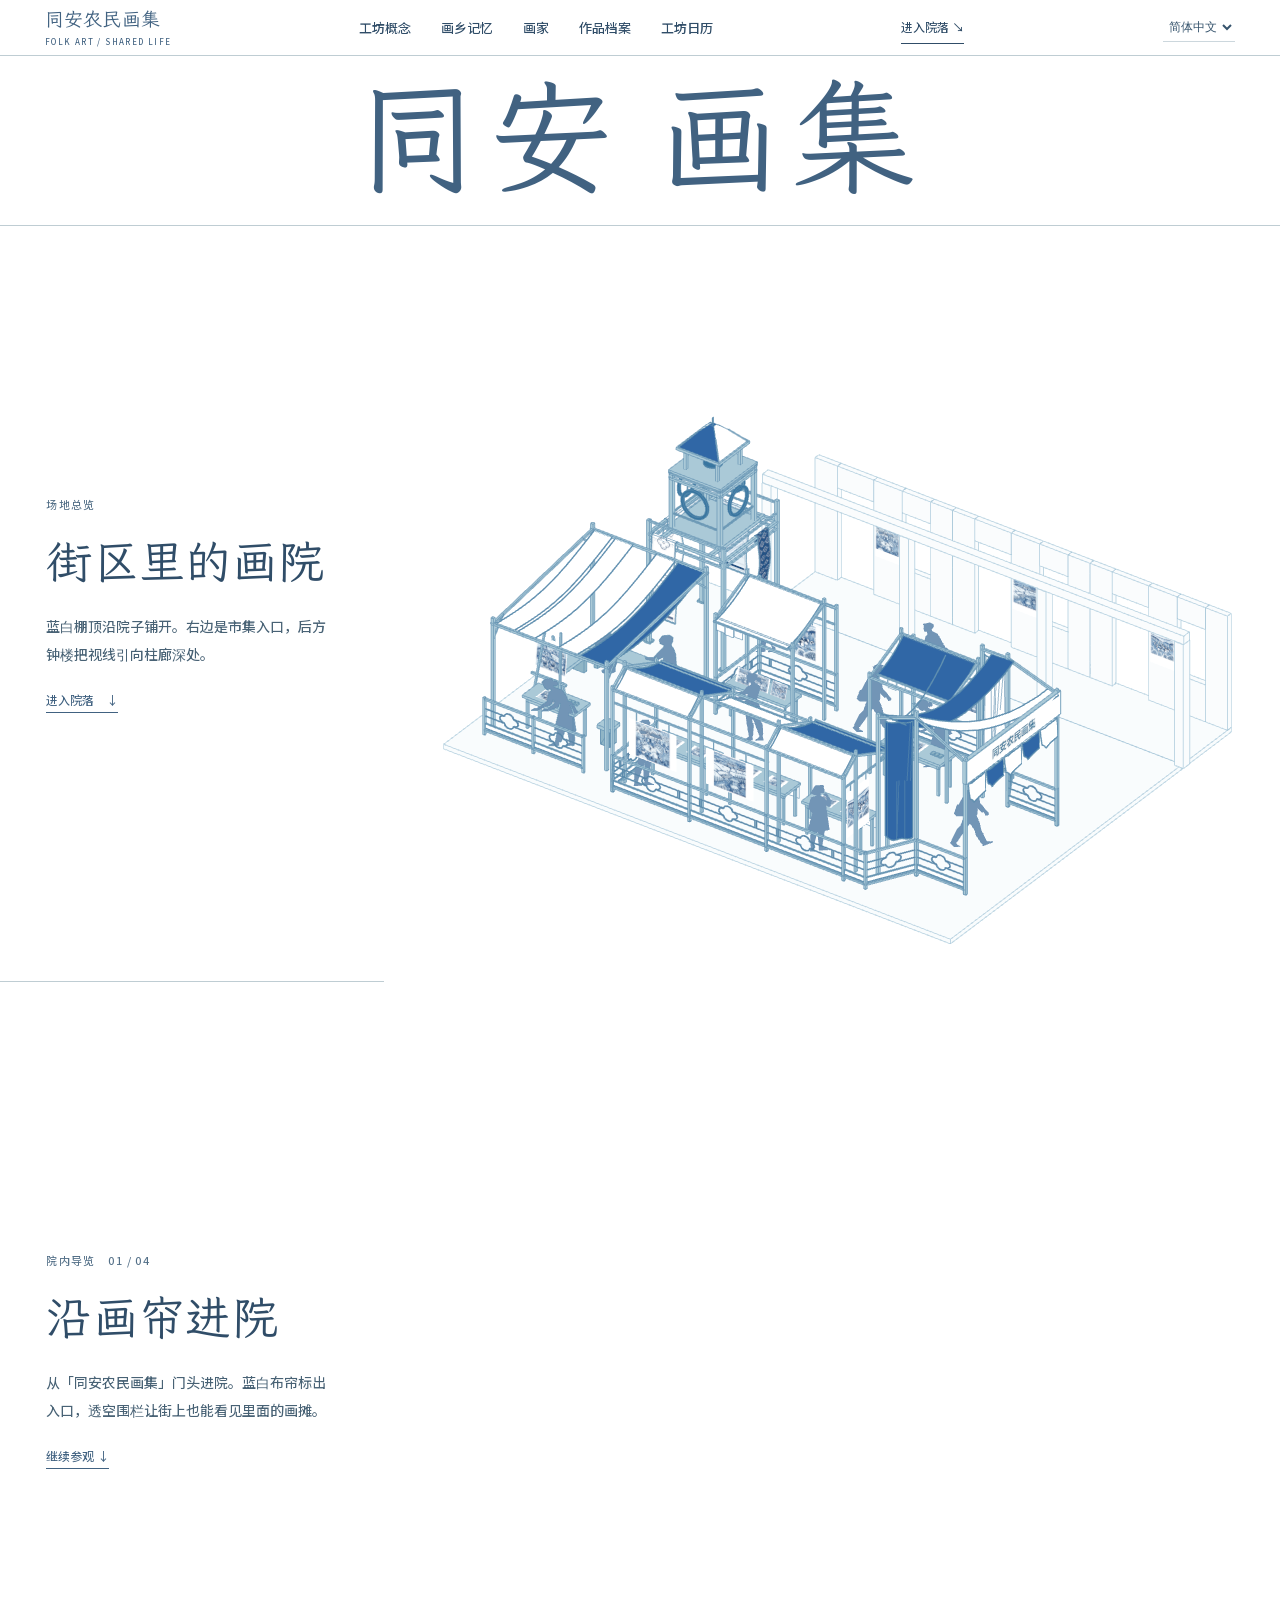
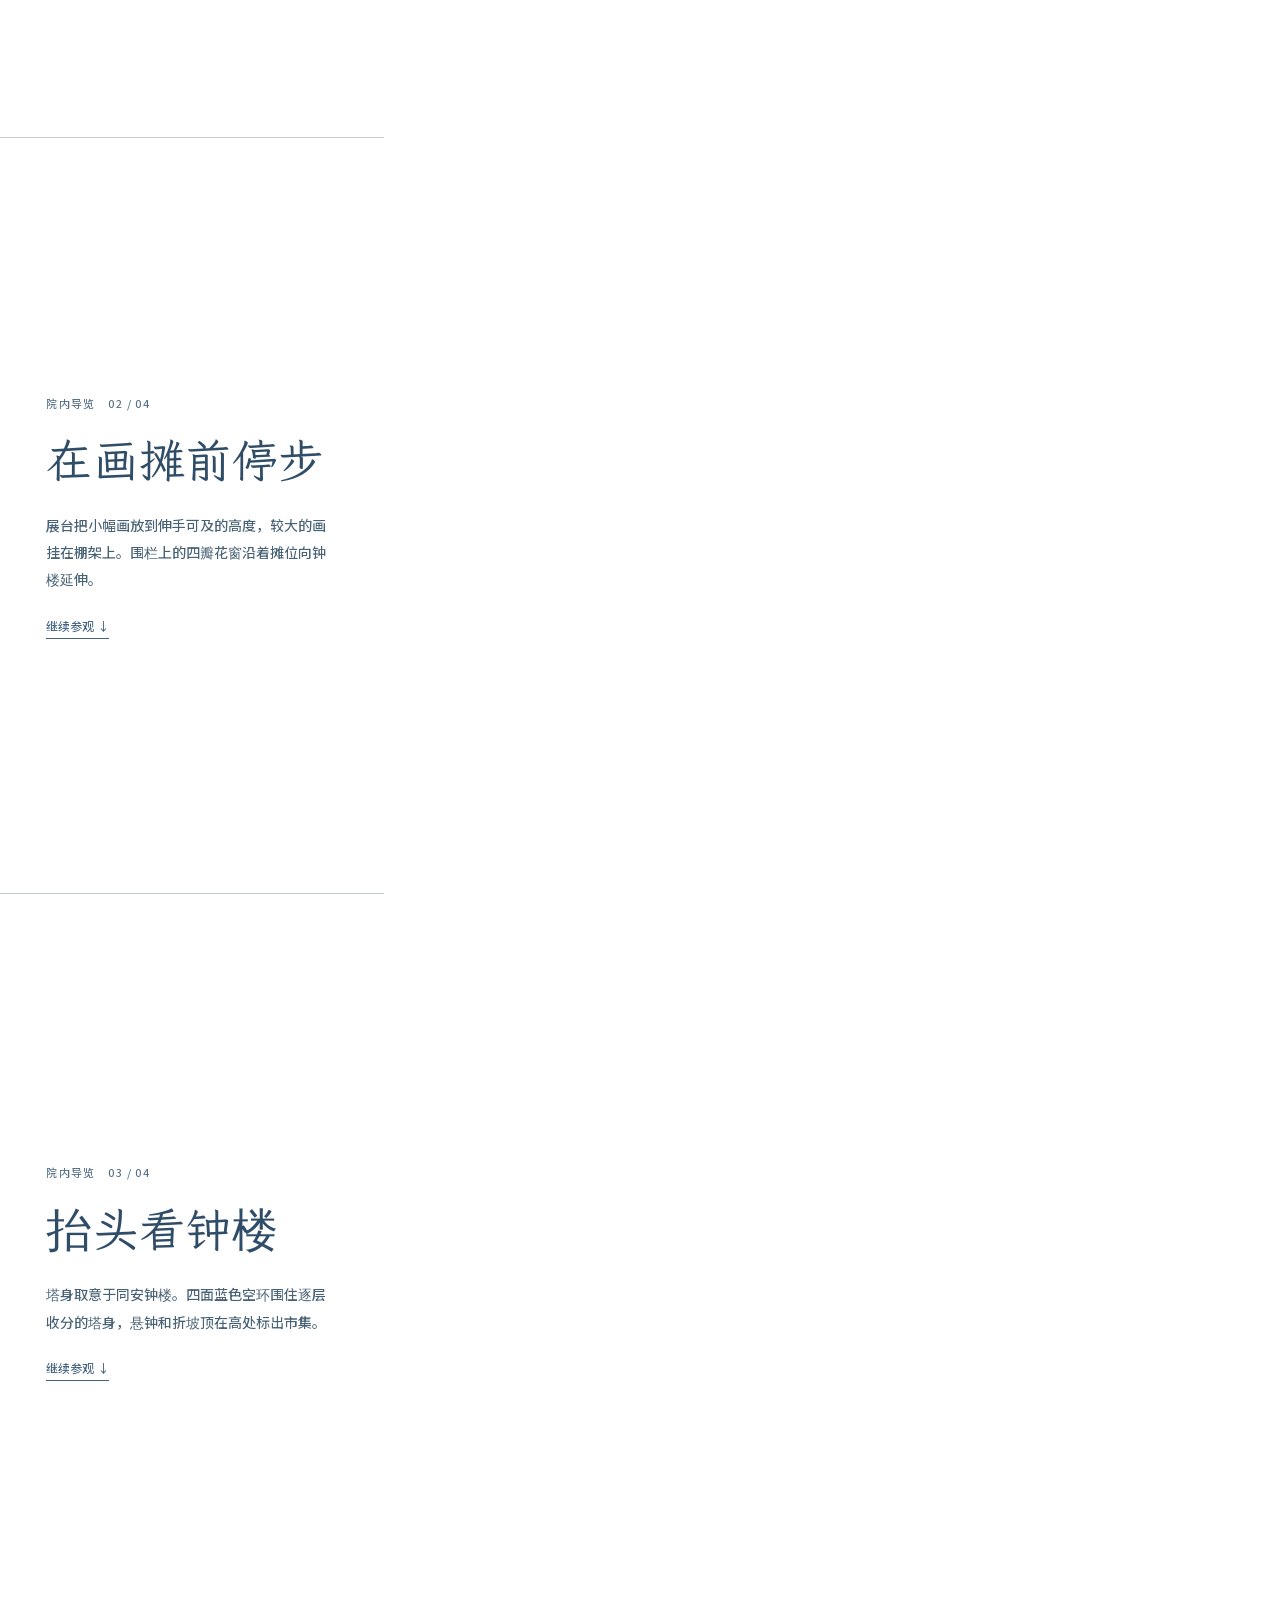
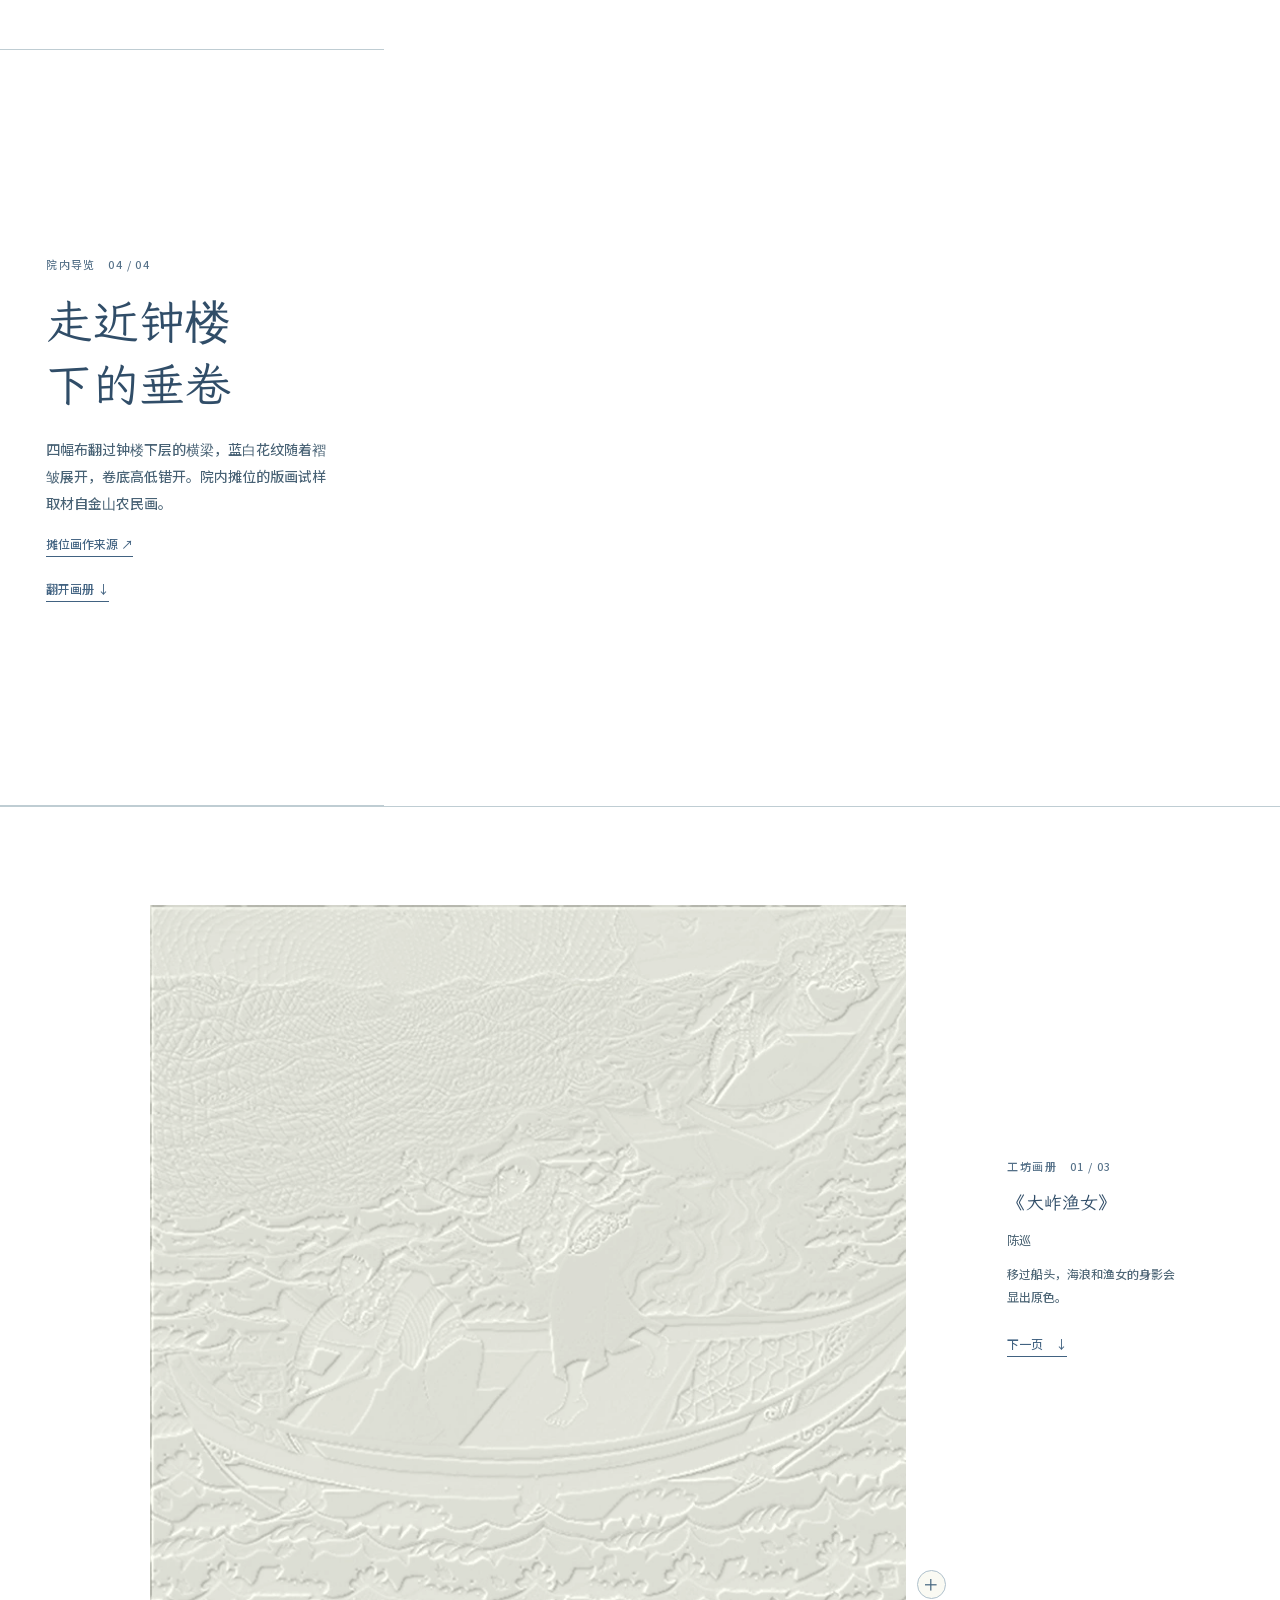
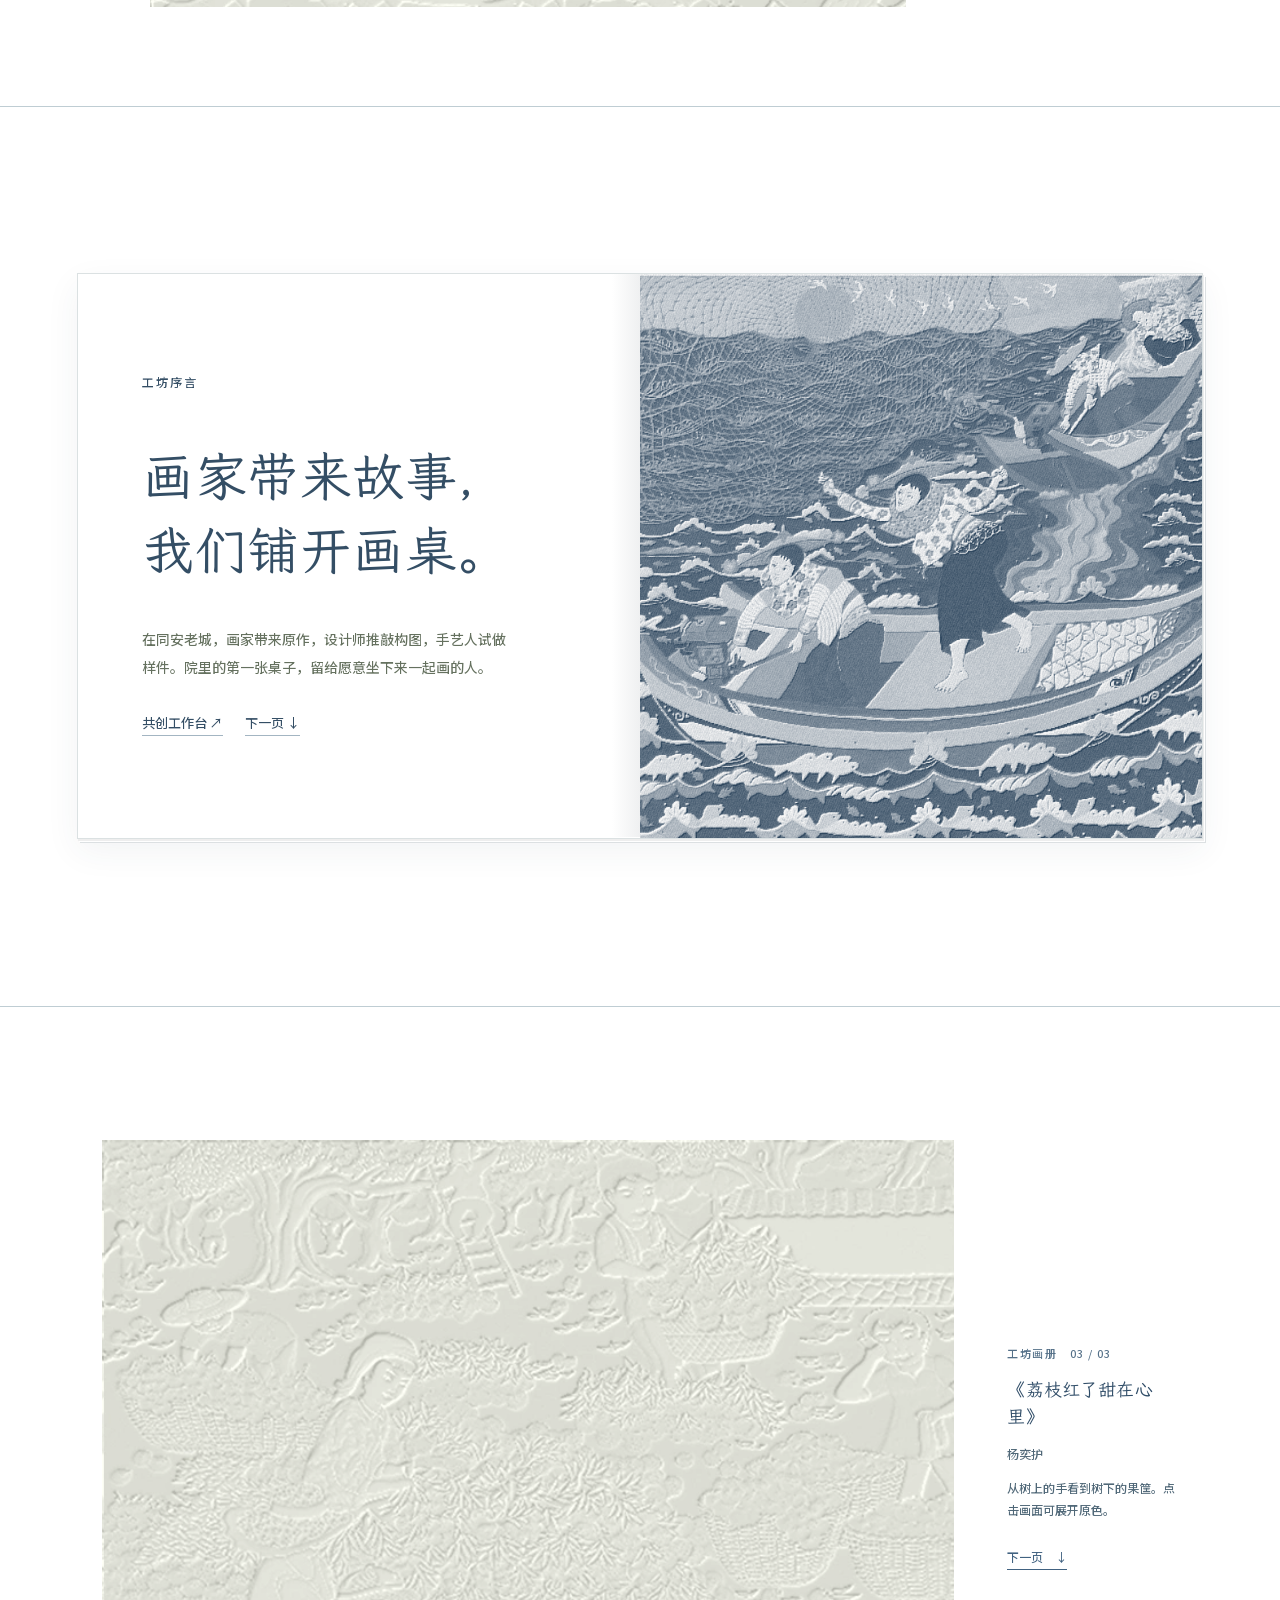
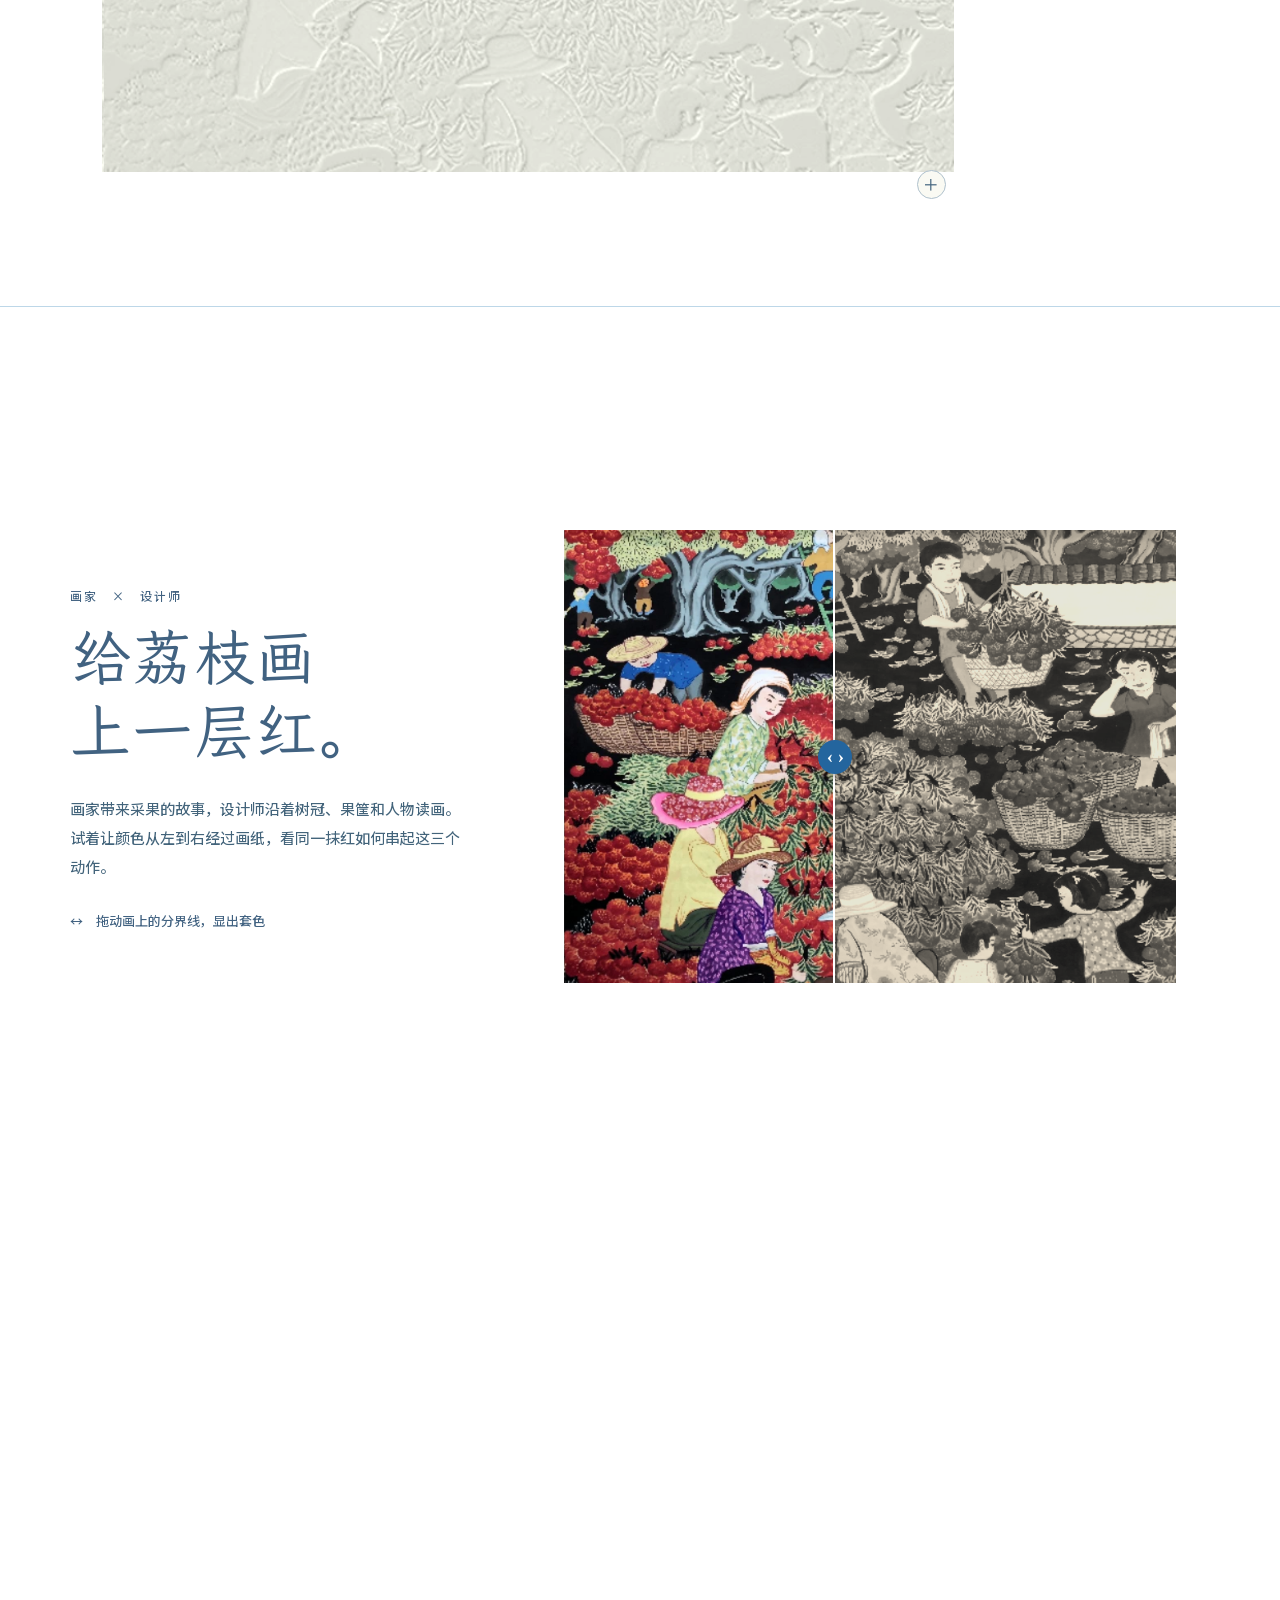
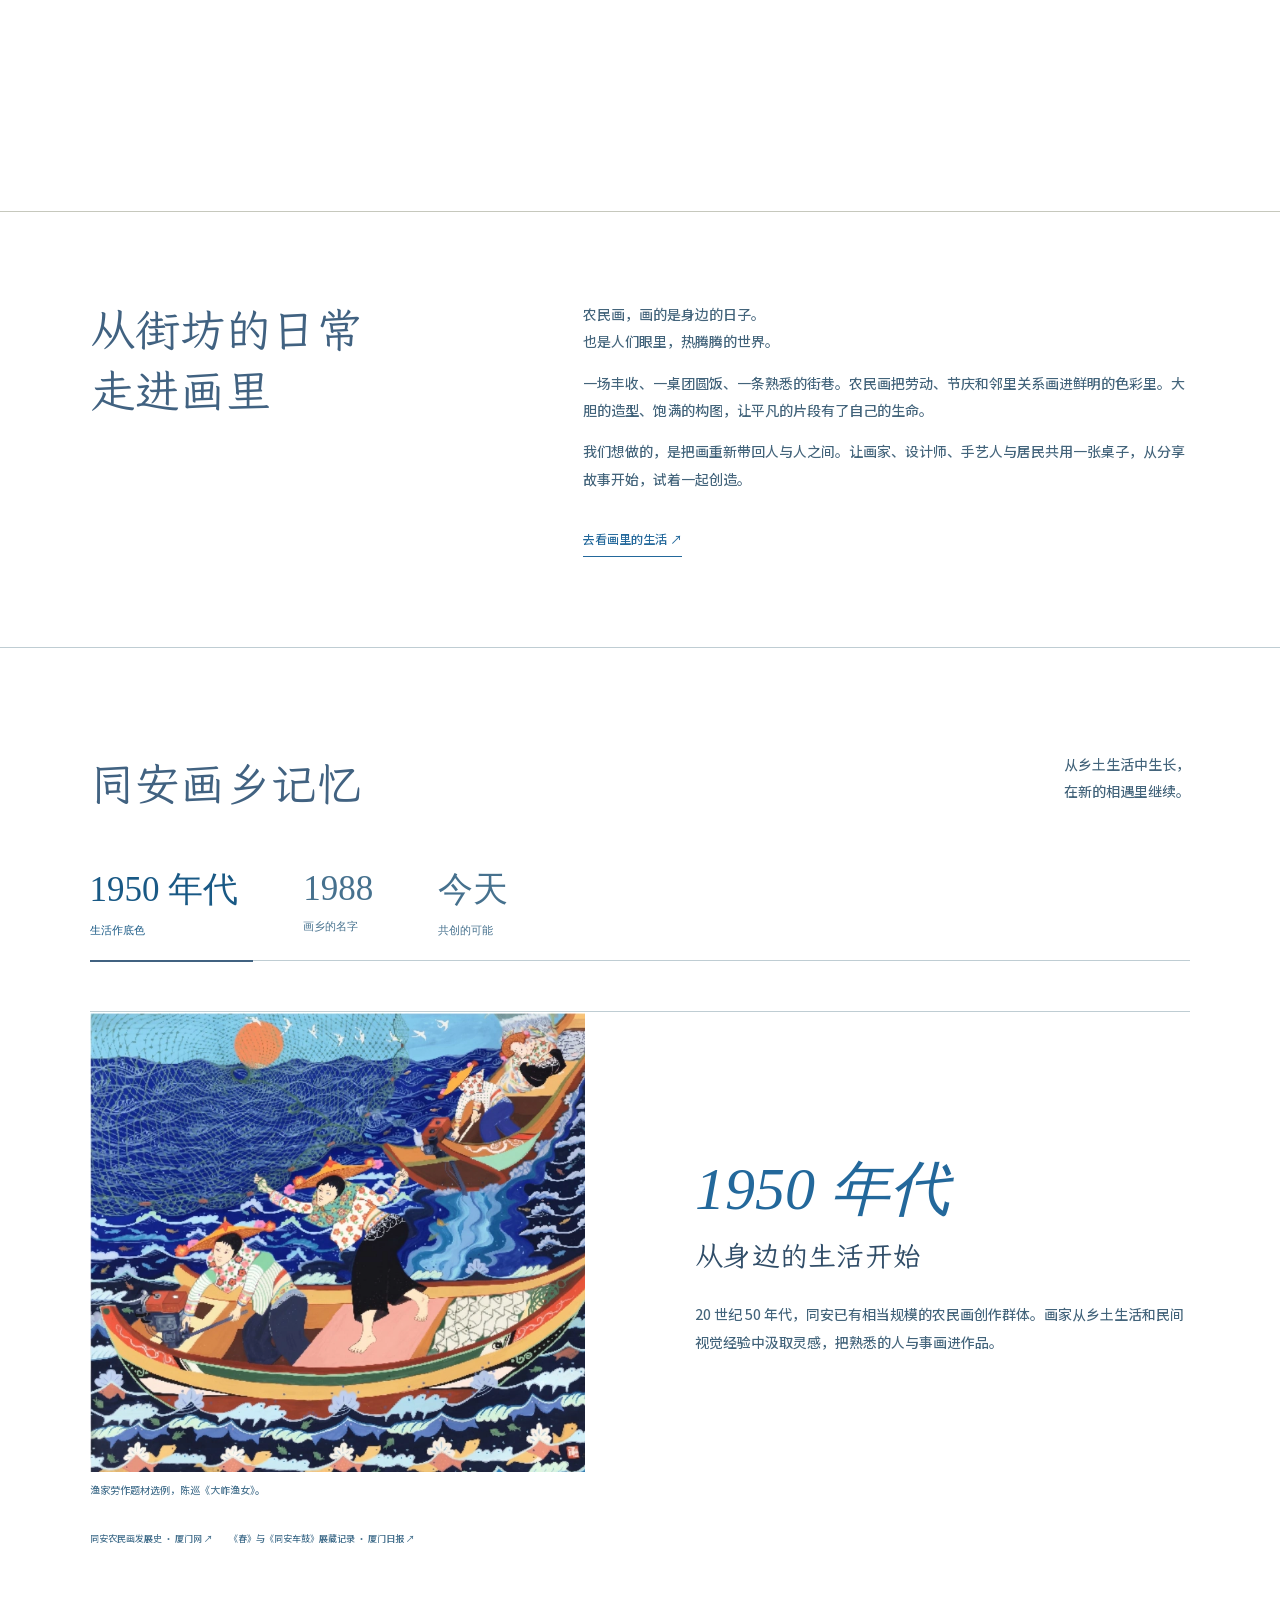
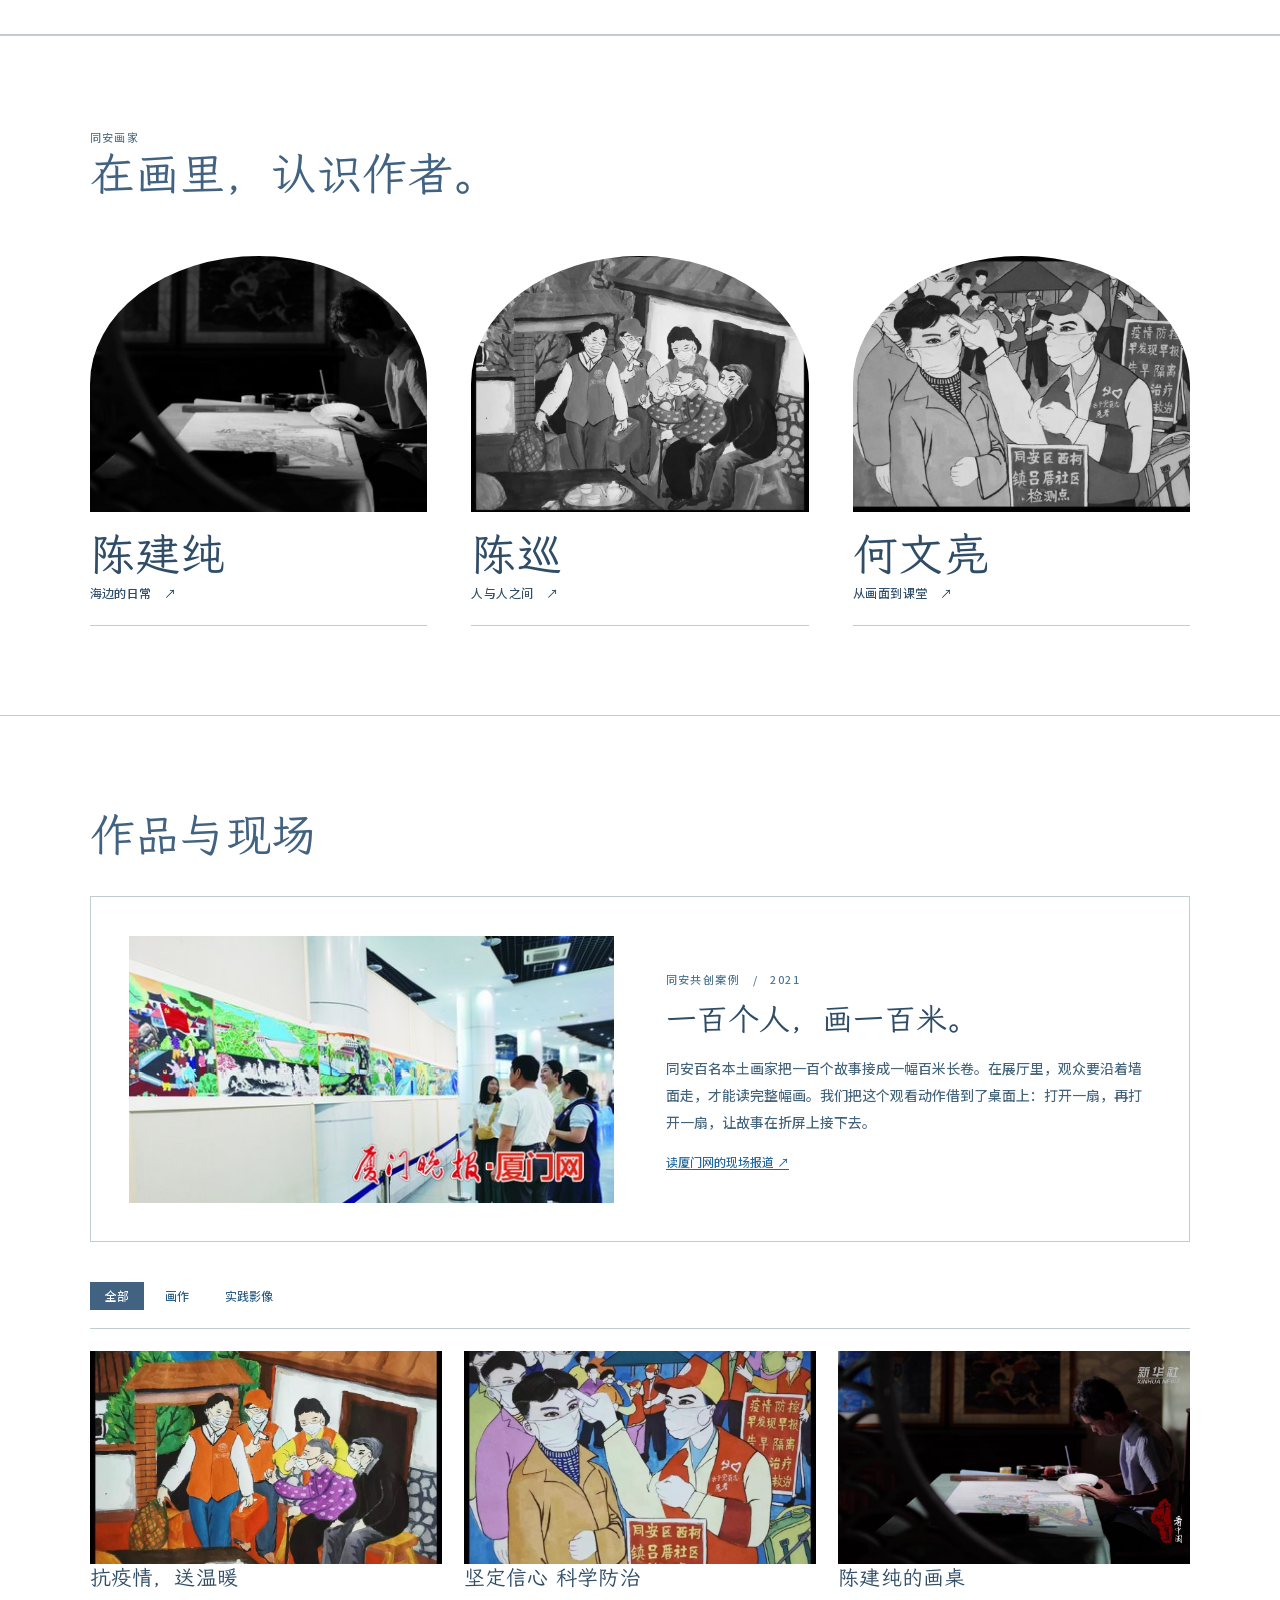
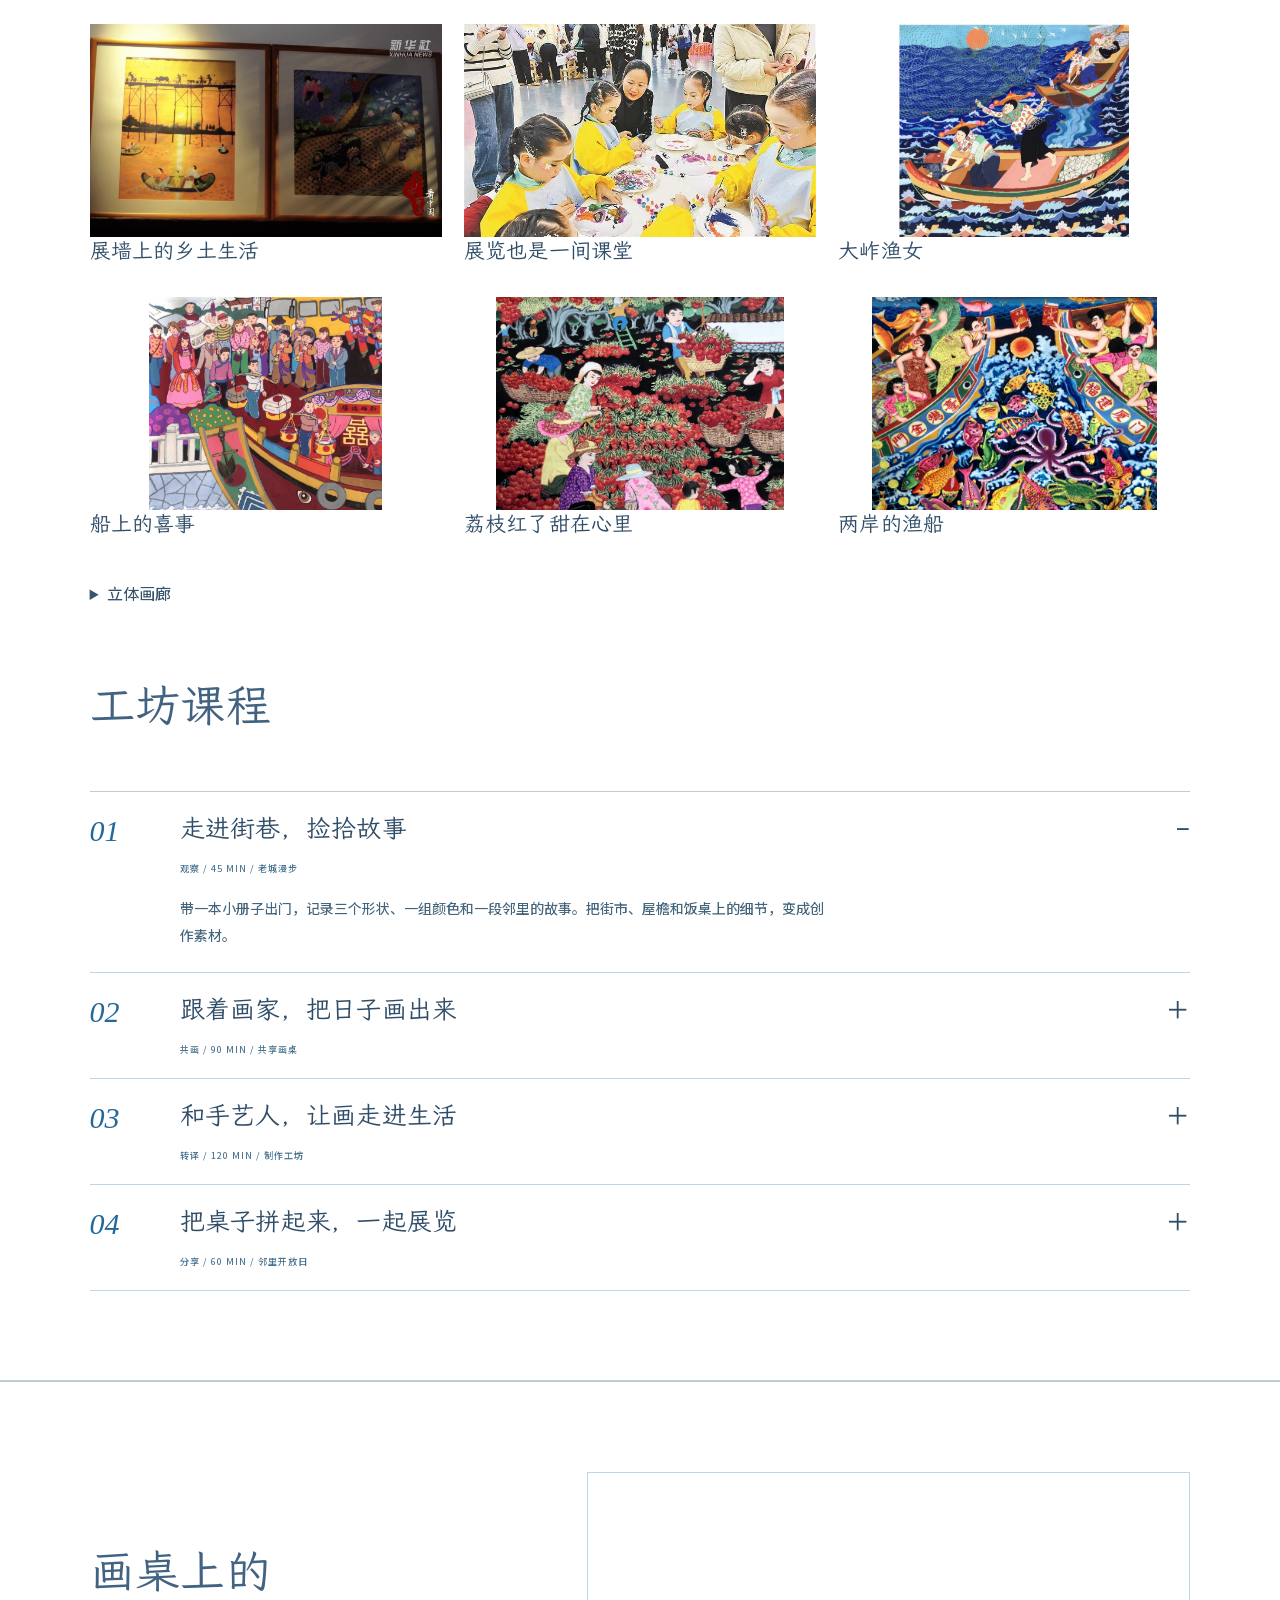
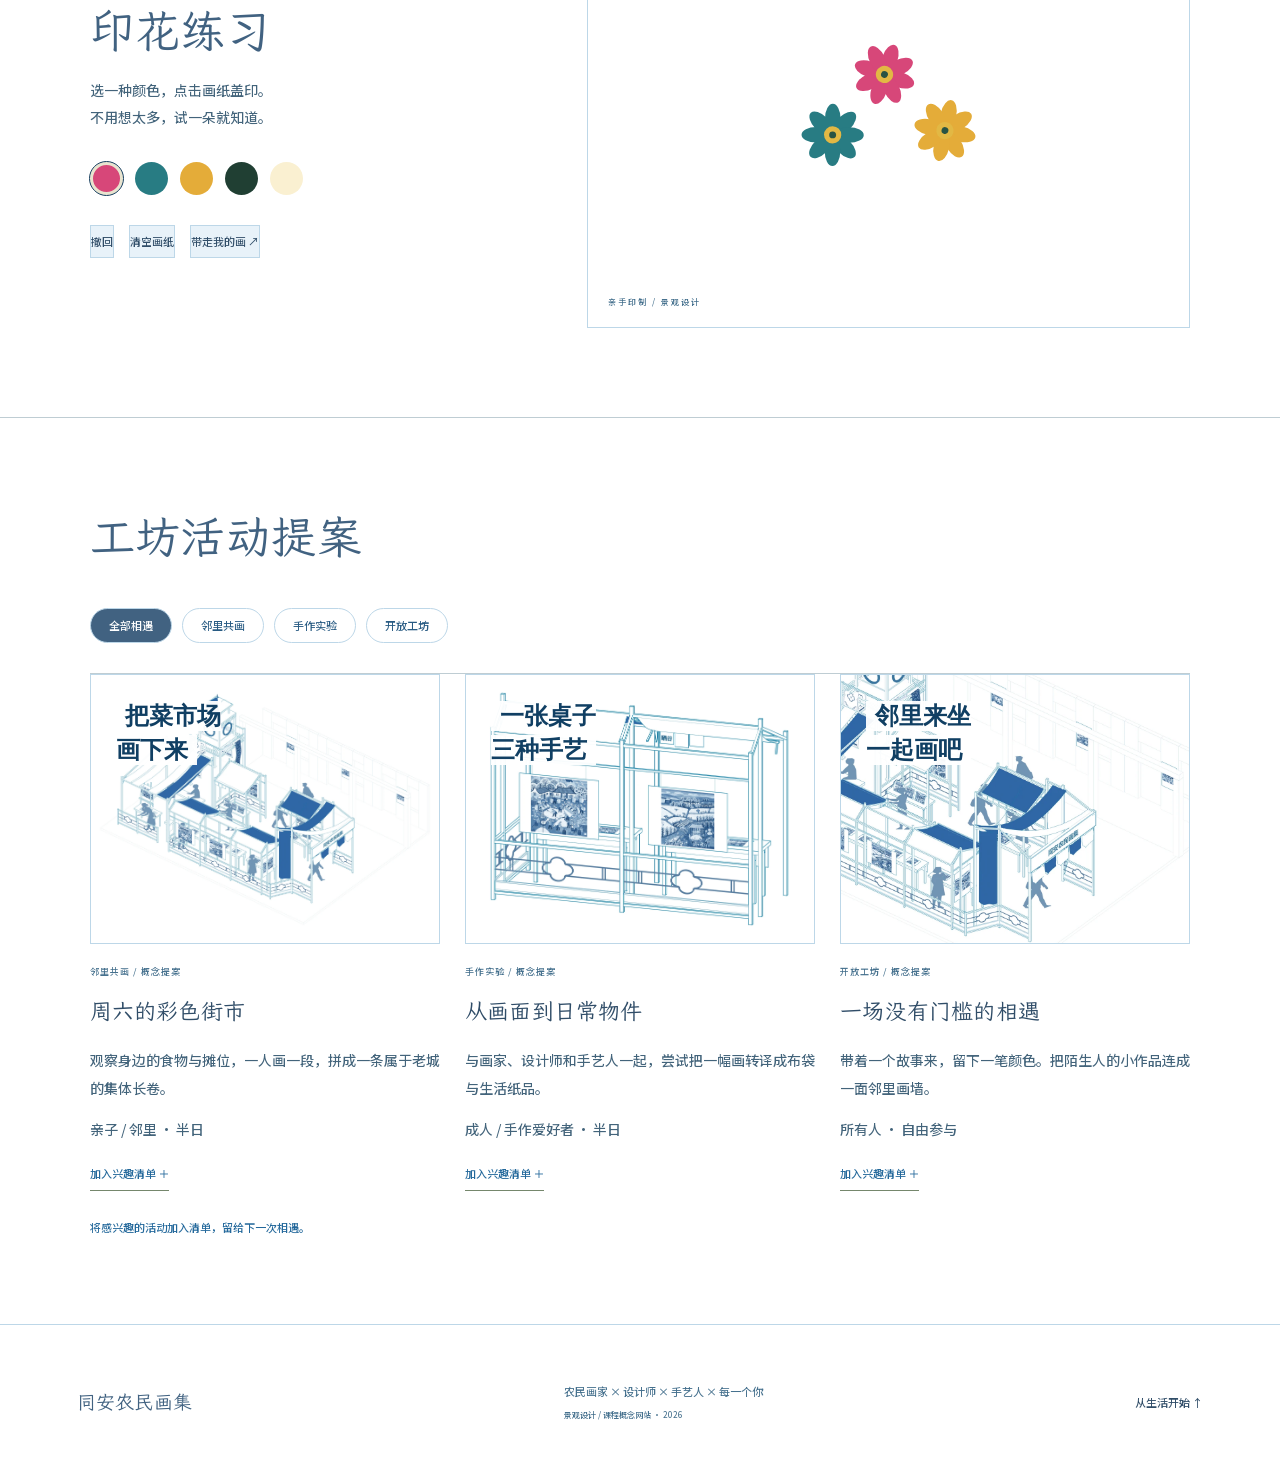
==== index.html @ f21d1964 "Tour the updated bell tower courtyard" ====
<!doctype html><html lang="zh-CN"><head><meta charset="utf-8"><link rel="icon" href="data:,"><meta name="viewport" content="width=device-width,initial-scale=1"><title>同安农民画集</title><link rel="stylesheet" href="v2.css?v=20e"><link rel="stylesheet" href="atelier.css?v=20e"><link rel="stylesheet" href="exhibition.css?v=20e"><link rel="stylesheet" href="studio-story.css?v=20e"><link rel="stylesheet" href="bench.css?v=20e"><link rel="stylesheet" href="courtyard.css?v=belltower1"><link rel="stylesheet" href="edition.css?v=20e"><link rel="stylesheet" href="tour.css?v=belltower1"><script type="importmap">{"imports":{"three":"./vendor/three.module.js"}}</script></head><body><header><a class="logo" href="#"><span>同安农民画集<small>FOLK ART / SHARED LIFE</small></span></a><nav><a href="#concept">工坊概念</a><a href="#history">画乡记忆</a><a href="#artists">画家</a><a href="#studio">作品档案</a><a href="#events">工坊日历</a></nav><a class="nav-cta" href="#visit-0">进入院落 ↘</a><label class="language-picker"><select data-language aria-label="语言"><option lang="zh-CN" value="zh-CN">简体中文</option><option lang="zh-HK" value="zh-HK">香港繁體</option><option lang="en" value="en">English</option><option lang="ja" value="ja">日本語</option></select></label></header><main><section class="court-hero" id="home"><h1 class="market-mast" aria-label="同安画集"><span>同安</span><span>画集</span></h1><div class="tour-story"><div class="tour-stage"><figure class="court-stage"><div id="court-viewport" tabindex="0" aria-label="院落三维模型，拖动或按左右方向键旋转，Home 回到当前导览视角"><img src="assets/court-plan.webp?v=belltower1" alt="同安农民画集院落轴测，右侧入口、前排画摊与后方钟楼"></div>
</figure></div><div class="tour-text"><section class="tour-stop" id="site-context"><div><small>场地总览</small><h2>街区里的画院</h2><p>蓝白棚顶沿院子铺开。右边是市集入口，后方钟楼把视线引向柱廊深处。</p><a class="tour-next" href="#visit-0">进入院落　↓</a></div></section><section class="tour-stop" id="visit-0"><div><small>院内导览　01 / 04</small><h2>沿画帘进院</h2><p>从「同安农民画集」门头进院。蓝白布帘标出入口，透空围栏让街上也能看见里面的画摊。</p><a class="tour-next" href="#visit-1">继续参观 ↓</a></div></section><section class="tour-stop" id="visit-1"><div><small>院内导览　02 / 04</small><h2>在画摊前停步</h2><p>展台把小幅画放到伸手可及的高度，较大的画挂在棚架上。围栏上的四瓣花窗沿着摊位向钟楼延伸。</p><a class="tour-next" href="#visit-2">继续参观 ↓</a></div></section><section class="tour-stop" id="visit-2"><div><small>院内导览　03 / 04</small><h2>抬头看钟楼</h2><p>塔身取意于同安钟楼。四面蓝色空环围住逐层收分的塔身，悬钟和折坡顶在高处标出市集。</p><a class="tour-next" href="#visit-3">继续参观 ↓</a></div></section><section class="tour-stop" id="visit-3"><div><small>院内导览　04 / 04</small><h2>走近钟楼下的垂卷</h2><p>四幅布翻过钟楼下层的横梁，蓝白花纹随着褶皱展开，卷底高低错开。院内摊位的版画试样取材自金山农民画。</p><a target="_blank" rel="noopener" href="https://www.thepaper.cn/newsDetail_forward_20449765">摊位画作来源 ↗</a><a class="tour-next" href="#print-sea">翻开画册 ↓</a></div></section></div></div></section><section class="folio" id="print-sea"><button class="rub-print" data-art="sea" aria-label="显影或收起《大岞渔女》" aria-pressed="false"><span class="impression"></span><span class="pigment"></span><b class="folio-plus">＋</b></button><aside><small>工坊画册　01 / 03</small><h2>《大岞渔女》</h2><p>陈巡</p><p>移过船头，海浪和渔女的身影会显出原色。</p><a href="#print-guide">下一页　↓</a></aside></section><section id="print-guide" class="folio-guide"><article class="guide-spread"><div class="guide-copy"><small>工坊序言</small><h2>画家带来故事，<br>我们铺开画桌。</h2><p>在同安老城，画家带来原作，设计师推敲构图，手艺人试做样件。院里的第一张桌子，留给愿意坐下来一起画的人。</p><nav><a href="#concept">共创工作台 ↗</a><a href="#print-lychee">下一页 ↓</a></nav></div><button class="guide-plate" aria-label="显影或收起渔女画稿" aria-pressed="false"><span class="plate-ink"></span></button></article></section><section class="folio" id="print-lychee"><button class="rub-print" data-art="lychee" aria-label="显影或收起《荔枝红了甜在心里》" aria-pressed="false"><span class="impression"></span><span class="pigment"></span><b class="folio-plus">＋</b></button><aside><small>工坊画册　03 / 03</small><h2>《荔枝红了甜在心里》</h2><p>杨奕护</p><p>从树上的手看到树下的果筐。点击画面可展开原色。</p><a href="#concept">下一页　↓</a></aside></section><section id="concept" aria-label="同安工坊互动故事">
<div class="bench-sticky">
<div class="bench-layout"><div class="bench-copy">
<small id="bench-role">画家　×　设计师</small>
<h2 id="bench-title">给荔枝画<br><em>上一层红。</em></h2>
<p id="bench-body">画家带来采果的故事，设计师沿着树冠、果筐和人物读画。试着让颜色从左到右经过画纸，看同一抹红如何串起这三个动作。</p>
<div class="bench-action" id="bench-hint">↔　拖动画上的分界线，显出套色</div>
</div><div class="bench-visual">
<div class="bench-scene print-scene"><div class="edition-paper"><div class="paper-meta"><b>同安画坊</b><span>套色试印</span></div><div class="print-field"><img src="assets/journal-lychee.webp" class="underprint" alt="荔枝采收图的单色试印"><img class="overprint" src="assets/journal-lychee.webp" alt=""><span class="ruler-handle"><b>‹ ›</b></span><input type="range" min="0" max="100" value="58" aria-label="套色覆盖范围"></div><div class="paper-meta"><i>荔枝红了甜在心里</i><span>套色试印</span></div></div></div>
<div class="bench-scene sample-scene" id="product-plate" hidden><div id="screen-model"></div><small>荔枝采收　/　桌屏试样</small></div>
<div class="bench-scene dispatch-scene" hidden><div class="ticket"><div class="ticket-head"><b>同安工坊</b><span>样件流转单</span></div><img src="assets/journal-lychee.webp" alt="流转单上的荔枝画样"><h3>荔枝三折屏</h3><div class="ticket-line"><span>制作</span><b>收到预订后，小批打样</b></div><div class="ticket-line"><span>交付</span><b id="delivery"></b></div><i class="seal" id="channel-stamp"></i></div><div class="bench-options"><button data-channel="0">街边小店</button><button data-channel="1">线上预订</button></div></div>
<div class="bench-scene feedback-scene" hidden><div class="edition-paper proof-paper"><div class="paper-meta"><b>试样记录</b><span id="proof-ver">初样</span></div><div class="proof-art"></div><div class="paper-meta"><i id="proof-label">采果全景</i><span>工作台留样</span></div></div><div class="bench-options"><button data-revise="0">保留全景</button><button data-revise="1">放大采果人</button></div></div>
</div></div></div></section><section id="story" class="story section"><div class="section-index">01 / THE EVERYDAY IS EXTRAORDINARY</div><div class="story-grid"><h2>从街坊的日常<br>走进画里</h2><div><p class="lead">农民画，画的是身边的日子。<br>也是人们眼里，热腾腾的世界。</p><p>一场丰收、一桌团圆饭、一条熟悉的街巷。农民画把劳动、节庆和邻里关系画进鲜明的色彩里。大胆的造型、饱满的构图，让平凡的片段有了自己的生命。</p><p>我们想做的，是把画重新带回人与人之间。让画家、设计师、手艺人与居民共用一张桌子，从分享故事开始，试着一起创造。</p><a class="text-link" href="#studio">去看画里的生活 ↗</a></div></div><div hidden class="motif-strip"><article><div class="motif flower">✳</div><span>01 / 色彩</span><h3>大胆一点，也没关系。</h3><p>让桃红、湖蓝和明黄相遇，用颜色讲心情。</p></article><article><div class="motif fish">◒</div><span>02 / 造型</span><h3>不必“像”，要有自己的样子。</h3><p>夸张一条鱼，放大一朵花，画出独有的观察。</p></article><article><div class="motif people">♧</div><span>03 / 故事</span><h3>画里的主角，就是我们。</h3><p>把劳动、相聚和日常的细节连成一个故事。</p></article></div></section><section class="history section" id="history"><div class="section-index">02 / ROOTED IN TONG’AN</div><div class="section-head"><h2>同安画乡记忆</h2><p>从乡土生活中生长，<br>在新的相遇里继续。</p></div><div class="history-tabs" role="tablist" aria-label="农民画发展阶段"><button role="tab" aria-selected="true" data-era="0">1950 年代 <span>生活作底色</span></button><button role="tab" aria-selected="false" data-era="1">1988 <span>画乡的名字</span></button><button role="tab" aria-selected="false" data-era="2">今天 <span>共创的可能</span></button></div><div class="history-body"><figure class="archive-history"><button class="zoom-photo"><img src="assets/real-tongan-0.jpg" alt="新华社报道中陈列的两幅同安农民画"></button><figcaption>2024 年影像资料 · 同安农民画陈列，新华社 / 同安区融媒体中心</figcaption></figure><div id="era-copy"></div></div><a class="source-link" href="https://zt.xmnn.cn/politics/2022/xds/xmjy/202107/t20210723_40410.html" target="_blank" rel="noopener">同安农民画发展史 · 厦门网 ↗</a>　<a class="source-link" target="_blank" rel="noopener" href="https://www.mnw.cn/xiamen/zhanwu/1716818.html">《春》与《同安车鼓》展藏记录 · 厦门日报 ↗</a></section><section class="makers section" id="artists"><small>同安画家</small><h2>在画里，认识作者。</h2><div class="maker-list"><a href="artist-chen-jianchun.html"><span>陈建纯<small>海边的日常　↗</small></span><img loading="lazy" src="assets/real-tongan-1.jpg" alt=""></a><a href="artist-chen-xun.html"><span>陈巡<small>人与人之间　↗</small></span><img loading="lazy" src="assets/work-chen-xun.jpg" alt=""></a><a href="artist-he-wenliang.html"><span>何文亮<small>从画面到课堂　↗</small></span><img loading="lazy" src="assets/work-he-wenliang.jpg" alt=""></a></div></section><section id="studio" class="section studio"><div class="section-index">同安 · 作品与实践</div><div class="section-head"><h2>作品与现场</h2></div>
<figure class="scroll-case"><img loading="lazy" src="assets/local-scroll.jpg" alt="观众在展厅观看集体创作的同安百米农民画长卷"><figcaption><small>同安共创案例　/　2021</small><h3>一百个人，画一百米。</h3><p>同安百名本土画家把一百个故事接成一幅百米长卷。在展厅里，观众要沿着墙面走，才能读完整幅画。我们把这个观看动作借到了桌面上：打开一扇，再打开一扇，让故事在折屏上接下去。</p><a target="_blank" rel="noopener" href="https://zt.xmnn.cn/politics/2022/xds/xmjy/202107/t20210723_40410.html">读厦门网的现场报道 ↗</a></figcaption></figure><div class="archive-filters" aria-label="展品分类"><button data-kind="全部" aria-pressed="true">全部</button><button data-kind="作品">画作</button><button data-kind="实践">实践影像</button></div><div class="archive-wall" id="archive-wall"></div>
<details id="original-paint"><summary>立体画廊</summary><div class="art-picker" role="group" aria-label="选择作品"><button type="button" data-artwork="cloth" data-file="painting-texture.png" aria-pressed="true">层叠花布</button><button type="button" data-artwork="sea" data-file="journal-sea.webp" aria-pressed="false">大岞渔女</button><button type="button" data-artwork="wedding" data-file="journal-wedding.webp" aria-pressed="false">船上的喜事</button><button type="button" data-artwork="lychee" data-file="journal-lychee.webp" aria-pressed="false">荔枝红了甜在心里</button><button type="button" data-artwork="boats" data-file="journal-boats.webp" aria-pressed="false">两岸的渔船</button><button type="button" data-artwork="work-chen-xun" data-file="work-chen-xun.jpg" aria-pressed="false">抗疫情，送温暖</button><button type="button" data-artwork="work-he-wenliang" data-file="work-he-wenliang.jpg" aria-pressed="false">坚定信心 科学防治</button></div><div class="room-window"><div id="model" aria-label="立体画作，拖动或使用左右方向键旋转"><span id="room-status" role="status">正在搭起画架…</span></div><div id="relief-model" hidden tabindex="0" aria-label="立体画作，拖动或使用左右方向键旋转"><img hidden alt=""></div><div class="camera-bar"><span>拖动查看层次</span><div class="weave-views"><button data-camera="room" aria-pressed="true">原画视角</button><button data-camera="table" aria-pressed="false">靠近画桌</button><button data-camera="side" aria-pressed="false">侧看</button></div><div class="relief-views" hidden><button data-relief-view="front" aria-pressed="true">原画视角</button><button data-relief-view="detail">观看细节</button><button data-relief-view="side">侧看</button></div></div></div></details><h2 class="course-heading">工坊课程</h2><div class="course-list"><button class="course active" aria-expanded="true"><span>01</span><div><h3>走进街巷，捡拾故事</h3><small>观察 / 45 MIN / 老城漫步</small><p>带一本小册子出门，记录三个形状、一组颜色和一段邻里的故事。把街市、屋檐和饭桌上的细节，变成创作素材。</p></div><b>−</b></button><button class="course" aria-expanded="false"><span>02</span><div><h3>跟着画家，把日子画出来</h3><small>共画 / 90 MIN / 共享画桌</small><p>试着用夸张的造型与自由的构图表达生活。从一个人、一朵花开始，画出属于自己的同安故事。</p></div><b>＋</b></button><button class="course" aria-expanded="false"><span>03</span><div><h3>和手艺人，让画走进生活</h3><small>转译 / 120 MIN / 制作工坊</small><p>将画面拆解、重组，尝试转印、拼贴和纸品制作。让一幅画成为布袋、卡片或一件陪伴日常的小物。</p></div><b>＋</b></button><button class="course" aria-expanded="false"><span>04</span><div><h3>把桌子拼起来，一起展览</h3><small>分享 / 60 MIN / 邻里开放日</small><p>把各自的作品摆在一起，讲讲画背后的故事。邀请路过的邻居坐下，也为下一次共创留下新的线索。</p></div><b>＋</b></button></div></section><section class="play section" id="play"><div class="play-left"><div class="section-index">04 / YOUR FIRST LITTLE CREATION</div><h2>画桌上的<br>印花练习</h2><p>选一种颜色，点击画纸盖印。<br>不用想太多，试一朵就知道。</p><div class="palette" aria-label="选择花朵颜色"></div><div class="drawing-actions"><button id="undo">撤回</button><button id="clear">清空画纸</button><button id="download">带走我的画 ↗</button></div></div><div class="paper-frame"><svg id="drawing" viewBox="0 0 650 450" role="img" aria-label="点击画纸印花"></svg><span>亲手印制 / 景观设计</span></div></section><section class="section events" id="events"><div class="section-index">05 / GOOD THINGS HAPPEN TOGETHER</div><div class="section-head"><h2>工坊活动提案</h2></div><div class="filters"><button class="selected" data-filter="all">全部相遇</button><button data-filter="邻里共画">邻里共画</button><button data-filter="手作实验">手作实验</button><button data-filter="开放工坊">开放工坊</button></div><div class="event-grid" id="event-grid"></div><div class="interest-summary" id="interest-summary">将感兴趣的活动加入清单，留给下一次相遇。</div></section></main><footer><a class="logo" href="#"><span>同安农民画集</span></a><p>农民画家 × 设计师 × 手艺人 × 每一个你<br><small>景观设计 / 课程概念网站 · 2026</small></p><a href="#story">从生活开始 ↑</a></footer><dialog id="photo-view"><button id="photo-close">关闭 ×</button><img alt=""><p></p></dialog><script src="archive.js?v=course4" defer></script><script src="rub-print.js?v=21c" defer></script><script src="bench.js?v=20e" defer></script><script type="module" src="folding-screen.js?v=20e"></script><div id="toast" role="status"></div><script src="v2.js?v=course4"></script><script type="module" src="courtyard.js?v=belltower1"></script><script type="module" src="painting-reliefs.js"></script><script defer src="languages.js?v=belltower1"></script><script defer src="language-switch.js?v=1"></script></body></html>
---- v2.css ----
:root{--paper:#f3eedc;--dark:#142f29;--pink:#da527e;--orange:#de994d;--muted:#7b8877}*{box-sizing:border-box}html{scroll-behavior:smooth;scroll-padding-top:90px}body{margin:0;background:var(--paper);color:var(--dark);font-family:'Microsoft YaHei',Arial,sans-serif}button,a{-webkit-tap-highlight-color:transparent}button{font:inherit;cursor:pointer}a{color:inherit;text-decoration:none}button:focus-visible,a:focus-visible{outline:3px solid var(--pink);outline-offset:5px}header{height:90px;padding:0 5%;display:flex;align-items:center;justify-content:space-between;border-bottom:1px solid #a9b29c;position:relative;z-index:10}.logo{display:flex;gap:14px;align-items:center;font:900 38px Georgia}.logo span{font:700 20px 'SimSun',serif;border-left:1px solid #a6b29b;padding-left:14px}.logo small{display:block;font:8px Arial;letter-spacing:1.4px;margin-top:6px}nav{display:flex;gap:30px;font-size:12px}.nav-cta{font-size:12px;border-bottom:1px solid;padding:9px 0}.hero{height:810px;min-height:650px;max-height:calc(100svh - 90px);position:relative;overflow:hidden;background:radial-gradient(ellipse at 70% 60%,#e4e3c8,transparent 60%)}.hero-type{position:absolute;z-index:2;left:6%;top:15%;pointer-events:none}.hero-type a{pointer-events:auto}.overline,.section-index{font-size:10px;letter-spacing:2px}.hero h1{font:900 clamp(50px,5.5vw,87px)/1.25 'SimSun','Songti SC',serif;letter-spacing:-3px;margin:35px 0 22px}.hero h1 span{color:var(--pink)}.hero-copy{font-size:13px;line-height:2;color:#687665}.pill{display:inline-block;background:var(--dark);border-radius:40px;padding:17px 27px;color:var(--paper);font-size:12px;margin-top:20px}.hero-bottom{position:absolute;bottom:24px;left:6%;right:6%;display:flex;justify-content:space-between;font-size:9px;letter-spacing:1px;pointer-events:none}#model{position:absolute;top:0;bottom:0;left:30%;right:0;touch-action:pan-y}#model canvas{width:100%;height:100%;display:block;touch-action:pan-y}#loading{position:absolute;left:40%;top:45%;font-size:12px}#labels{position:absolute;inset:0;pointer-events:none}.model-label{position:absolute;pointer-events:auto;white-space:nowrap;background:#f5eddaed;border:1px solid #b6b89b;border-radius:2px;padding:8px 12px;font-size:10px;transform:translate(-50%,-50%);box-shadow:2px 3px 0 #253d2522}.model-label b{color:#c24e71;margin-right:8px}.model-tools{position:absolute;bottom:75px;right:6%;display:flex;gap:15px}.model-tools button{font-size:10px;background:#f6f0decc;border:1px solid #a7b59b;padding:10px}.hero-caption{position:absolute;bottom:119px;right:6%;font-size:10px;color:#697864}.side-note{position:absolute;right:22px;top:70px;writing-mode:vertical-rl;font-size:10px;letter-spacing:4px;color:#6d806b}.ribbon{padding:25px 4%;background:var(--dark);color:var(--paper);display:flex;justify-content:space-around;align-items:center;gap:20px;font:18px 'SimSun',serif}.ribbon i{color:var(--pink);font-style:normal;font-size:27px}.section{padding:110px 8%;scroll-margin-top:0}.section-index{color:#74816b;margin-bottom:45px}h2{font:700 clamp(35px,3.8vw,60px)/1.4 'SimSun','Songti SC',serif;margin:0;letter-spacing:-1px}h2 em{font-style:normal;color:var(--pink)}p{font-size:13px;line-height:2;color:#65715f}.story-grid{display:grid;grid-template-columns:1fr 1fr;gap:12%}.lead{font-size:19px;line-height:1.9;color:var(--dark);margin-top:0}.text-link{font-size:12px;border-bottom:1px solid;padding:10px 0;display:inline-block;margin-top:15px}.motif-strip{display:grid;grid-template-columns:repeat(3,1fr);margin-top:80px}.motif-strip article{padding:10px 30px;border-left:1px solid #bfc5ae}.motif-strip article:first-child{padding-left:0;border:0}.motif{height:130px;font:130px Georgia;line-height:1;color:var(--pink);margin-bottom:35px}.fish{color:#4e9499;transform:rotate(-15deg)}.people{color:#c69339}.motif-strip span{font-size:10px;color:#819077}.motif-strip h3{font:700 21px 'SimSun',serif;margin-top:20px}.motif-strip p{font-size:11px}.history{background:#dfe4ce}.section-head{display:flex;justify-content:space-between;align-items:end;gap:40px}.section-head>p{margin-bottom:10px}.history-tabs{display:flex;border-bottom:1px solid #9ba68a;margin-top:65px}.history-tabs button{background:none;border:0;color:#7d8b72;font:35px Georgia;padding:20px 30px 22px 0;margin-right:35px;position:relative;text-align:left}.history-tabs span{font:11px 'Microsoft YaHei';display:block;margin-top:10px}.history-tabs button[aria-selected=true]{color:var(--dark)}.history-tabs button[aria-selected=true]:after{content:'';position:absolute;bottom:-2px;left:0;right:15px;height:4px;background:var(--pink)}.history-body{display:grid;grid-template-columns:1fr 1fr;gap:10%;align-items:center;margin-top:50px}.history-art{height:330px;background:#2c6561;position:relative;overflow:hidden;border:9px solid #e6bf6e}.sun-shape{color:#e9b53d;font:200px Georgia;position:absolute;top:-60px;right:25px}.hill{position:absolute;border-radius:50%;width:600px;height:270px;background:repeating-radial-gradient(ellipse at center,#e15a80 0 3px,#b9446d 5px 8px);transform:rotate(-15deg);left:-60px;bottom:-170px}.hill.h2{left:170px;bottom:-200px;transform:rotate(30deg);background:repeating-radial-gradient(ellipse at center,#eddeb3 0 3px,#588c82 5px 8px)}.history-art-text{font:700 43px/1.5 'SimSun',serif;position:absolute;left:30px;top:25px;color:#f6e7b7}.history-art small{position:absolute;bottom:15px;left:20px;font-size:9px;color:#fff0d5}#era-copy h3{font:700 28px 'SimSun';margin-top:10px}#era-copy .year{font:italic 60px Georgia;color:#b34c6d}.source-link{font-size:9px;opacity:.6;display:inline-block;margin-top:25px}.course-list{margin-top:55px;border-top:1px solid #acb59d}.course{display:flex;width:100%;gap:40px;text-align:left;padding:30px 0;border:0;border-bottom:1px solid #b8c0a9;background:transparent;color:var(--dark)}.course>span{font:italic 30px Georgia;color:#bc5a77;min-width:50px}.course>div{flex:1}.course h3{font:700 25px 'SimSun';margin:0 0 13px}.course small{font-size:9px;letter-spacing:1px;color:#7d886e}.course p{max-height:0;overflow:hidden;margin:0;transition:.3s;max-width:650px}.course.active p{max-height:180px;margin-top:20px}.course b{font-weight:400;font-size:24px}.play{display:grid;grid-template-columns:1fr 1.4fr;gap:6%;background:#dce2ca;align-items:center}.play .section-index{font-size:9px}.play h2{font-size:48px}.palette{display:flex;gap:12px;margin:30px 0}.palette button{width:33px;height:33px;border-radius:50%;border:3px solid transparent}.palette .active{outline:1px solid var(--dark);border-color:#e9e4cf}.drawing-actions{display:flex;gap:15px;flex-wrap:wrap}.drawing-actions button{background:none;border:0;border-bottom:1px solid #93a083;padding:9px 0;color:var(--dark);font-size:11px}.paper-frame{background:#f7efd7;padding:20px;transform:rotate(2deg);box-shadow:12px 15px 0 #abb59b55}.paper-frame svg{width:100%;background:#ede2bf;display:block;cursor:crosshair}.paper-frame>span{display:block;font-size:8px;letter-spacing:2px;padding-top:15px;color:#8b9275}.filters{display:flex;gap:10px;margin:40px 0 30px}.filters button{border:1px solid #abb59e;border-radius:30px;background:none;padding:10px 18px;font-size:11px;color:var(--dark)}.filters .selected{background:var(--dark);color:var(--paper)}.event-grid{display:grid;grid-template-columns:repeat(3,1fr);gap:25px}.event-card .poster{height:270px;position:relative;overflow:hidden;padding:25px;color:#f6e8bf}.poster strong{font:700 35px/1.4 'SimSun',serif;position:relative;z-index:1}.poster:after{content:'✺';font:250px Georgia;position:absolute;right:-30px;bottom:-95px;color:#e5b94e}.poster.p1{background:repeating-linear-gradient(45deg,#286763 0 3px,#326e69 3px 24px)}.poster.p2{background:#d04d76}.poster.p2:after{content:'✳';color:#f0dca9;bottom:-50px}.poster.p3{background:#508fa0}.poster.p3:after{content:'♧';color:#233f35;bottom:-60px}.event-card .event-meta{font-size:9px;color:#b24b6d;margin-top:22px;letter-spacing:1px}.event-card h3{font:700 22px 'SimSun'}.event-card p{font-size:11px}.event-card button{background:none;border:0;border-bottom:1px solid #75876c;padding:10px 0;color:var(--dark);font-size:11px}.interest-summary{margin-top:30px;font-size:11px;color:#718366}.location{display:grid;grid-template-columns:1fr 1.2fr;gap:9%;background:#e3e6d4;align-items:center}.location .lead{margin-top:35px}.fine{font-size:10px;opacity:.7}.town-map{height:430px;position:relative;background:#d0d7bd;overflow:hidden}.map-road{position:absolute;background:#efe9d5;width:45px;height:600px;left:45%;top:-70px;transform:rotate(24deg)}.r2{transform:rotate(-62deg);left:55%;top:-80px}.north{position:absolute;top:15px;left:20px;font:14px Georgia}.block{position:absolute;border:0;color:#3e624f;background:#b8c5a4;font:700 16px 'SimSun';padding:22px;transition:.2s}.block:hover{background:#f0dcae;transform:translateY(-3px)}.block small{display:block;font:9px 'Microsoft YaHei';margin-top:10px}.historic{right:15px;top:30px;transform:rotate(-5deg)}.resident{left:15px;top:98px;transform:rotate(5deg)}.shops{bottom:74px;left:20px;transform:rotate(-8deg)}.public{right:15px;bottom:62px;transform:rotate(6deg)}.map-em{position:absolute;left:45%;top:42%;background:var(--pink);color:#faecd0;padding:17px;font:700 26px Georgia;transform:rotate(-8deg);box-shadow:6px 8px 0 #183c3233;text-align:center}.map-em small{font:9px 'Microsoft YaHei';display:block;margin-top:7px}#zone-detail{position:absolute;bottom:0;width:100%;padding:12px 20px;background:#f1eddcd9;font-size:10px;line-height:1.6;margin:0;min-height:49px}.closing{text-align:center;background:var(--dark);color:#efe6ca;padding:100px 20px}.closing p{color:#b5bea3;font-size:12px}.closing h2{font-size:80px;margin:30px 0}.closing .pill{background:#ebd8aa;color:var(--dark)}footer{display:flex;padding:45px 6%;align-items:center;justify-content:space-between}footer p{font-size:11px}footer small{font-size:8px}footer>a:last-child{font-size:11px}#toast{position:fixed;bottom:35px;left:50%;transform:translateX(-50%);padding:15px 25px;background:var(--dark);color:var(--paper);font-size:12px;z-index:30;opacity:0;pointer-events:none;transition:.3s}#toast.show{opacity:1}@media(min-width:1700px){.section{padding-left:15%;padding-right:15%}}@media(max-width:850px){header{height:75px;padding:0 5%}nav{display:none}.logo{font-size:30px}.logo span{font-size:17px}.nav-cta{font-size:10px}.hero{max-height:none;height:900px}.hero-type{top:45px}.hero h1{font-size:58px;margin-top:20px}.hero-copy{font-size:12px}#model{top:300px;left:0;right:0;bottom:80px}.hero-bottom{font-size:7px;bottom:20px}.hero-bottom span:first-child{display:none}.hero-bottom{justify-content:center}.side-note{display:none}.hero-caption{bottom:103px;right:7%}.model-tools{bottom:55px;left:6%;right:6%;justify-content:center}.ribbon{font-size:12px;flex-wrap:wrap;gap:12px;padding:20px}.ribbon i{font-size:18px}.section{padding:70px 7%}.section-index{font-size:8px;margin-bottom:30px}.story-grid,.history-body,.play,.location{grid-template-columns:1fr;gap:35px}h2{font-size:38px}.lead{font-size:17px}.motif-strip{margin-top:45px;grid-template-columns:1fr}.motif-strip article{border:0;border-top:1px solid #bbc2ac;padding:30px 0;display:grid;grid-template-columns:90px 1fr;column-gap:20px}.motif-strip article:first-child{padding-top:25px}.motif{grid-row:span 3;height:80px;font-size:85px;margin:0}.motif-strip h3{font-size:20px;margin:12px 0 0}.motif-strip p{margin-bottom:0}.section-head{display:block}.section-head p{margin-top:25px}.history-tabs{margin-top:25px}.history-tabs button{font-size:27px;margin-right:10px;padding-right:15px}.history-tabs span{font-size:10px}.history-art{height:280px}.course{gap:14px}.course>span{min-width:30px;font-size:24px}.course h3{font-size:21px;line-height:1.5}.course small{font-size:8px}.play h2{font-size:38px}.paper-frame{margin-top:10px}.event-grid{grid-template-columns:1fr}.event-card{margin-bottom:25px}.event-card .poster{height:270px}.filters{gap:6px;flex-wrap:wrap}.filters button{padding:9px 13px}.town-map{height:400px}.block{padding:18px 12px;font-size:14px}.closing{padding:70px 15px}.closing h2{font-size:50px}footer{gap:20px;flex-wrap:wrap}footer p{font-size:9px}}@media(prefers-reduced-motion:reduce){html{scroll-behavior:auto}*{transition:none!important}}
---- atelier.css ----
.hero{isolation:isolate;color:#fff2d4;background:#10241a;height:clamp(580px,56vw,860px);min-height:0;max-height:none}.hero-type{top:12%;left:5.5%}.hero h1{font-size:clamp(48px,5.4vw,88px);text-shadow:0 2px 16px #091b1880}.hero h1 span{color:#f47f9b}.hero-copy{color:#f5e9ca}.hero .pill{background:#f8e8c4;color:#17392c}.hero-bottom{z-index:4;color:#fff1d5;text-shadow:0 1px 5px #132317}.hero-bottom a{pointer-events:auto}#model{position:absolute;inset:0;z-index:-2;background:#10241a url(assets/hero-art-v3.png) center/cover no-repeat}#model canvas{touch-action:pan-y}.hero:after{content:'';position:absolute;inset:0;background:linear-gradient(90deg,#0c2119a8,transparent 44%),linear-gradient(0deg,#09180df0,transparent 12%);z-index:-1;pointer-events:none}.stage-pins{pointer-events:none;position:absolute;inset:0}.pin{position:absolute;pointer-events:auto;font-size:12px;color:#fff6df;text-shadow:0 1px 4px #000;background:#153125de;border:1px solid #dfc58e;border-radius:22px;padding:5px 12px 5px 5px}.pin span{display:inline-grid;place-items:center;background:#e8c58c;color:#182e22;border-radius:100%;width:23px;height:23px;margin-right:5px}.pin-a{left:68%;top:35%}.pin-b{left:57%;top:71%}.stage-tools{position:absolute;bottom:58px;right:5.5%;display:flex;gap:7px}.stage-tools button{background:#11281de6;border:1px solid #ddc38e;color:#ffefca;padding:10px 15px;border-radius:20px;font-size:11px}.motif-strip[hidden]{display:none}.archive{margin:60px 0}.feature-case,.concept-intro{display:grid;grid-template-columns:1.4fr 1fr;gap:7%;align-items:center}.archive h3{font:700 28px/1.5 SimSun,serif;margin:15px 0}.archive small,.concept-intro small{font-size:11px;color:#945234;letter-spacing:2px}.archive figure,.archive-history,.concept-intro figure{margin:0}.zoom-photo{display:block;border:0;padding:0;background:transparent;width:100%;cursor:zoom-in}.zoom-photo img{display:block;width:100%;height:auto}.archive figcaption,.archive-history figcaption,.concept-intro figcaption{font-size:10px;line-height:1.6;color:#717866;padding:10px 0}.feature-case figure{padding:14px 14px 0;background:#e8dec4}.case-pair{display:grid;grid-template-columns:1fr 1fr;gap:5%;margin-top:65px}.case-pair img{height:clamp(180px,24vw,360px);object-fit:cover}.concept-intro{background:#193a31;color:#f4e8c8;padding:25px;margin:70px 0 0}.concept-intro small,.concept-intro p,.concept-intro figcaption{color:#eadfc5}.concept-intro h2{margin-top:24px}.concept-intro em{color:#ff97ab}#photo-view{border:0;padding:16px;background:#eee6d0;max-width:90vw;color:#17392c}#photo-view::backdrop{background:#081b19dd}#photo-view img{display:block;max-width:85vw;max-height:75vh;margin:auto}#photo-close{float:right;margin-bottom:8px;border:1px solid;background:transparent;padding:7px 12px}#photo-view p{clear:both;margin:8px 0 0}.ribbon{border-top:1px solid #cec5a1}.hero-type{max-width:38%}@media(max-width:850px){.hero{height:760px}.hero-type{top:26px;max-width:94%}.hero h1{font-size:44px;margin:16px 0}.hero-copy{line-height:1.6}.hero .pill{margin-top:4px;padding:12px 17px}#model{inset:275px 0 40px;background-position:68% center}.hero:after{background:linear-gradient(180deg,#10241a 27%,transparent 48%,transparent 85%,#10241a)}.stage-tools{bottom:35px}.hero-bottom{bottom:12px}.pin-a{left:56%;top:52%}.pin-b{left:30%;top:74%}.case-pair,.feature-case,.concept-intro{grid-template-columns:1fr;gap:25px}.case-pair article+article{margin-top:25px}.archive{margin:35px 0}.concept-intro{padding:18px;margin:40px 0}.case-pair img{height:auto}}
---- exhibition.css ----
:root{--night:#16181b;--light:#eeeadf;--brass:#ddbf92;--rule:#454649;--paper:#efece3;--dark:#242a29;--pink:#9c7563}body,header,footer{background:var(--night);color:var(--light)}header{height:74px;border-color:var(--rule)}header nav{font-size:13px}.nav-cta,.entry-link{color:var(--brass)}.room-hero{display:grid;grid-template-columns:minmax(230px,.82fr) minmax(0,2fr);align-items:center;gap:3vw;padding:36px 4vw 42px 6vw;max-width:1900px;margin:auto;border-bottom:1px solid var(--rule)}.eyebrow,.archive-note{font-size:11px;letter-spacing:.12em;color:var(--brass)}.exhibit-title h1{font:500 clamp(70px,7.3vw,118px)/1.08 'STZhongsong','SimSun',serif;letter-spacing:.055em;margin:30px 0 20px}.exhibit-title h1 i{font-style:normal;color:#dec7a1}.exhibit-title .subtitle{font:500 clamp(18px,1.7vw,27px) 'SimSun',serif;color:var(--light)}.exhibit-title p{color:#bbbcb8;font-size:14px;line-height:1.95}.entry-link{display:inline-flex;border-bottom:1px solid #887e6c;font-size:13px;padding:9px 0;margin-top:15px}.room-window{height:clamp(480px,72vh,740px);position:relative;background:radial-gradient(ellipse at 49% 54%,#4c4e59,#292d35 63%,#222529);border:1px solid #373a3d;isolation:isolate}.room-window #model{inset:0 0 55px;z-index:0;background:none;cursor:grab;touch-action:pan-y}.room-window #model:active{cursor:grabbing}#room-status{position:absolute;top:48%;width:100%;text-align:center;color:#ece1c8;font-size:13px}.camera-bar{position:absolute;bottom:0;left:22px;right:22px;height:55px;border-top:1px solid #ffffff29;display:flex;align-items:center;justify-content:space-between;color:#d7d6d0;font-size:11px}.camera-bar>span:before{content:'↔';margin-right:9px}.camera-bar button,.archive-filters button{color:#cccecb;border:0;background:none;font-size:12px;padding:7px 15px}.camera-bar button[aria-pressed=true],.archive-filters button[aria-pressed=true]{background:#dfcbab;color:#242627}.section{padding:clamp(60px,7vw,115px) max(7vw,calc((100vw - 1320px)/2))}.section h2{font-size:clamp(33px,3.5vw,58px);font-weight:500;line-height:1.35}.section p{font-size:14px;line-height:1.95}.section-index{color:#a69a87;margin-bottom:30px}.story,.play,.location{background:#eeeadf;color:#232c29}.story-grid{grid-template-columns:.8fr 1.2fr;gap:8%}.history,.studio,.events{background:var(--night);color:var(--light)}.history,.studio{border-bottom:1px solid var(--rule)}.history p,.studio p,.events p{color:#c2c2bc}.history-tabs{margin-top:30px;border-color:var(--rule)}.history-tabs button{color:#a8aba3}.history-tabs button[aria-selected=true],#era-copy .year,.course>span,.event-card button,.event-card .event-meta,.interest-summary{color:var(--brass)}.history-tabs button[aria-selected=true]:after{background:var(--brass);height:2px}.archive-history figcaption,.source-link{color:#b4b5ab}.source-link{opacity:1}.archive-filters{display:flex;gap:6px;margin:26px 0 22px;padding-bottom:18px;border-bottom:1px solid var(--rule)}.archive-wall{display:grid;grid-template-columns:repeat(3,minmax(0,1fr));gap:30px 22px}.archive-item{border:0;background:none;text-align:left;padding:0;color:inherit}.archive-item img{width:100%;aspect-ratio:1.65;object-fit:cover;display:block;transition:transform .25s}.archive-item:hover img{transform:translateY(-4px)}.archive-item small{display:block;margin:14px 0 8px;font-size:10px;color:var(--brass)}.archive-item strong{font:500 21px 'SimSun',serif}.archive-note{margin:22px 0;color:#acada6}.concept-intro{background:#27292c;margin-top:70px}.course{color:var(--light);border-color:var(--rule);padding:22px 0}.course small{color:#b9bcb6}.filters button{color:var(--light);border-color:#62645a}.filters .selected{background:var(--brass);color:var(--night)}.paper-frame{transform:none}.gallery-dialog{width:min(1100px,95vw);max-height:90svh;background:#202226!important;color:var(--light)!important;padding:24px!important}.gallery-dialog .detail-grid{display:grid;grid-template-columns:1.6fr 1fr;clear:both;gap:26px;align-items:center}.gallery-dialog .detail-grid img{max-width:100%!important;max-height:70vh!important}.gallery-dialog h3{font:400 30px/1.3 'SimSun',serif}.gallery-dialog p{color:#c6c7be;font-size:14px}.gallery-dialog small,.gallery-dialog a{color:var(--brass);font-size:12px}.gallery-dialog #photo-close{color:var(--light);border-color:#686860}footer p{color:#b4b7b0}@media(max-width:850px){.room-hero{grid-template-columns:1fr;padding:30px 5% 26px;gap:22px}.exhibit-title{position:relative}.exhibit-title h1{font-size:48px;margin:12px 0 8px}.exhibit-title h1 br{display:none}.exhibit-title p:not(.subtitle){display:none}.exhibit-title .subtitle{font-size:17px;margin:0}.entry-link{position:absolute;right:0;bottom:0}.room-window{height:clamp(340px,94vw,500px)}.room-window #model{inset:0 0 48px}.camera-bar{height:48px;left:12px;right:12px}.camera-bar button{padding:7px 10px}.archive-wall{grid-template-columns:repeat(2,minmax(0,1fr));gap:20px 13px}.archive-item strong{font-size:17px}.story-grid,.gallery-dialog .detail-grid{grid-template-columns:1fr}.gallery-dialog .detail-grid img{max-height:45vh!important}.section{padding:58px 6%}}
.room-hero{grid-template-columns:minmax(210px,.70fr) minmax(0,1.7fr);max-width:1350px;padding-top:20px;padding-bottom:24px}.room-window{height:clamp(565px,80svh,980px);border:0;background:radial-gradient(ellipse at 51% 48%,#262e29 0,#1a1e1d 44%,#16181b 76%)}.camera-bar{left:14%;right:14%}.exhibit-title p{max-width:25em}.room-window #model{inset:0 0 46px}.camera-bar{height:45px}@media(max-width:850px){.room-hero{grid-template-columns:1fr;padding:22px 5%}.room-window{height:clamp(480px,134vw,690px)}.camera-bar{left:0;right:0}}
---- studio-story.css ----
.room-hero{--accent:#f6a68d;display:grid;grid-template-columns:minmax(255px,.81fr) minmax(0,1.44fr);gap:0 4%;align-items:center;max-width:none;padding:25px max(6%,calc((100vw - 1510px)/2)) 20px;background:radial-gradient(ellipse at 73% 36%,#283c33 0,transparent 53%),#17221e;color:#f2e9d8}
header{background:#17221e;border-color:#415249}
.exhibit-title{max-width:485px}.exhibit-title .eyebrow,.concept-lede .eyebrow{font-size:11px;color:#d1ba91;letter-spacing:.12em}
.exhibit-title h1{font:500 clamp(70px,8.25vw,142px)/1.03 'STZhongsong','Songti SC','SimSun',serif;letter-spacing:-.055em;margin:32px 0 42px}.exhibit-title h1 i{display:block;color:var(--accent);font-style:normal}
.episode-copy{min-height:148px;max-width:25em}.episode-copy small,.book-text small,.scroll-case small{font-size:11px;letter-spacing:.13em;color:var(--accent)}.episode-copy h2{font:500 clamp(23px,2.2vw,36px)/1.45 'SimSun',serif;margin:8px 0}.exhibit-title .episode-copy p{display:block;font-size:14px;line-height:1.9;color:#d3d8ca;margin:7px 0}.entry-link{position:static;margin-top:12px;font-size:13px;color:#f3d6af}.entry-link span{padding-left:22px}
.room-window{height:clamp(450px,70svh,820px);background:transparent;border:0}.room-window #model{inset:0 0 42px}.camera-bar{left:8%;right:8%;font-size:11px}.camera-bar button{border-radius:25px}
.episode-controls{grid-column:1/-1;display:flex;align-items:center;gap:4%;margin-top:18px}.episode-stops{flex:1;display:grid;grid-template-columns:repeat(4,1fr);gap:16px}.episode-stops button,#play-story{background:transparent;border:0;color:#b4c2b8;text-align:left;font:italic 13px Georgia,serif;position:relative}.episode-stops button{padding:12px 0 4px;border-top:1px solid #647068}.episode-stops button b{font:400 13px 'Microsoft YaHei',sans-serif;display:inline-block;margin-left:7px}.episode-stops button[aria-pressed=true]{color:#ffd8be;border-color:var(--accent)}.episode-stops button[aria-pressed=true]:before{content:'';position:absolute;background:var(--accent);height:3px;top:-2px;left:0;width:var(--played,0%)}#play-story{font:12px 'Microsoft YaHei',sans-serif;border:1px solid #7a887e;padding:9px 14px;border-radius:24px;color:#e4e5d6;white-space:nowrap}
.scene-plate{position:absolute;inset:0;display:grid;place-content:center;justify-items:center;background:#20342c;overflow:hidden}.scene-plate[hidden]{display:none}.scene-plate figure{margin:0;width:100%;height:100%;display:grid;align-content:center;justify-items:center;padding:5%}.scene-plate figure img{max-width:100%;max-height:53vh;object-fit:contain;box-shadow:0 15px 36px #0a181977}.scene-plate figcaption,.scene-plate>small{color:#d9c7a6;font:italic 12px Georgia,serif;letter-spacing:.04em;text-align:center;margin:16px 0}.scene-plate:not([hidden]){animation:scene-in .65s ease both}#paint-plate{background:radial-gradient(ellipse at top right,#684a43,#2e292b 65%)}#product-plate{display:block;background:radial-gradient(ellipse at 55% 30%,#4c5850,#24342d 70%)}#product-plate[hidden]{display:none}#screen-model{position:absolute;inset:0 0 44px;display:grid;place-items:center;color:#e2d5c2}#screen-model canvas{width:100%;height:100%;display:block}#product-plate>small{position:absolute;bottom:5px;left:0;right:0}#return-plate{background:#e6e0d1;color:#253d33;gap:25px;padding:6%}#return-plate img{max-width:100%;max-height:24vh;mix-blend-mode:multiply}.loop-story{text-align:center}.loop-story span{font-size:12px;letter-spacing:.22em}.loop-story strong{display:block;font:500 clamp(34px,5vw,78px)/1.4 'SimSun',serif}.loop-story div{display:flex;align-items:center;justify-content:center;gap:0}.loop-story i{font-style:normal;font-size:12px;padding:9px 6px}.loop-story i+i:before{content:'→';margin-right:12px;color:#99543c}
@keyframes scene-in{from{opacity:0;transform:translateY(12px)}to{opacity:1;transform:translateY(0)}}.episode-copy.changing{animation:scene-in .45s ease}.concept-chapter{background:#f2ecdc;color:#27372f}.concept-lede{display:grid;grid-template-columns:1.1fr .9fr;align-items:end;gap:10%}.concept-lede .eyebrow{color:#826149}.concept-lede h2{font-weight:500;font-size:clamp(36px,4.4vw,72px);line-height:1.22;letter-spacing:-.035em;margin:18px 0 0}.concept-lede h3{margin:0;font:500 21px 'SimSun',serif}.concept-lede p{margin:8px 0 0;color:#48594c}
.concept-book{margin-top:38px;background:#fbf8ed;border:1px solid #cecbb9}.book-nav{display:grid;grid-template-columns:repeat(4,1fr)}.book-nav button,.book-foot button,#journal-view button{font:inherit;cursor:pointer}.book-nav button{border:0;border-bottom:1px solid #d5d0c0;background:#e7e3d4;color:#404d43;padding:15px 6px;font-size:14px}.book-nav button[aria-pressed=true]{background:#28473b;color:#f6eedb}.book-nav button+button{border-left:1px solid #c9c6b5}#concept-panel{display:grid;grid-template-columns:1fr 1.2fr;gap:7%;padding:clamp(24px,4vw,65px);align-items:center;min-height:315px}.book-text small,.scroll-case small{color:#8a543e}.book-text h3,.scroll-case h3{font:500 clamp(25px,2.4vw,41px)/1.35 'SimSun',serif;margin:12px 0}.book-text p{margin:8px 0;color:#34453a}.book-text p:last-child{color:#685b4a}#concept-panel figure{margin:0}#book-image{width:100%;max-height:220px;object-fit:contain;mix-blend-mode:multiply}#concept-panel figcaption{font-size:11px;color:#706e61;text-align:center;margin-top:12px}.book-foot{display:flex;justify-content:space-between;align-items:center;gap:10px;padding:14px clamp(18px,4vw,65px);border-top:1px solid #d5d0c0}.book-foot button,#journal-view button{background:none;border:none;color:#334e3f;padding:5px 0;font-size:13px}.book-foot button:hover{text-decoration:underline}#journal-view{width:min(1100px,95vw);max-height:90svh;padding:20px;background:#f8f6ee;color:#28382e;border:0}#journal-view::backdrop{background:#102219d9}#journal-view>div{display:flex;align-items:center;justify-content:space-between}#journal-view a{display:inline-block;color:#72533e;font-size:13px;border-bottom:1px solid;margin:12px 0}#journal-view img{width:100%;display:block}
.scroll-case{display:grid;grid-template-columns:1fr 1fr;align-items:center;gap:5%;margin:30px 0 40px;padding:clamp(16px,3vw,42px);background:#263930;color:#eee7d9}.scroll-case img{width:100%}.scroll-case small{color:#e4bca2}.scroll-case a{font-size:12px;color:#f3c4a6;border-bottom:1px solid}.archive-item img[src*="journal-"]{object-fit:contain;background:#252a27}.section.story{border-top:1px solid #c6c8bd}.archive-note{line-height:1.8}
@media(max-width:850px){.room-hero{padding:20px 5% 23px;grid-template-columns:1fr;gap:0}.exhibit-title{max-width:none}.exhibit-title h1{font-size:clamp(50px,9vw,72px);margin:13px 0 16px}.exhibit-title h1 i{display:inline}.episode-copy{min-height:94px;max-width:38em}.episode-copy h2{font-size:22px;margin:5px 0}.exhibit-title .episode-copy p{font-size:12px;line-height:1.7}.entry-link{margin:0;padding:2px 0;font-size:11px}.room-window{height:clamp(345px,99vw,560px);margin-top:15px}.camera-bar{left:0;right:0}.episode-controls{margin-top:12px;gap:8px}.episode-stops{gap:5px}.episode-stops button b{margin-left:3px;font-size:11px}.episode-stops button{font-size:10px}#play-story{font-size:10px;padding:7px}.concept-lede,#concept-panel,.scroll-case{grid-template-columns:1fr;gap:22px}#concept-panel{min-height:370px}.book-nav button{font-size:12px}.scroll-case img{max-height:300px;object-fit:contain}.scene-plate figure img{max-height:39vh}.scene-plate figcaption{font-size:10px}.exhibit-title .eyebrow{font-size:10px}}
@media(prefers-reduced-motion:reduce){*,*:before{animation-duration:.001ms!important;scroll-behavior:auto!important}}


.camera-bar[hidden]{display:none}.fold-control{position:absolute;bottom:42px;left:50%;transform:translateX(-50%);display:flex;align-items:center;white-space:nowrap;font-size:12px;color:#f1ddbd;background:#203229d9;padding:6px 12px;border-radius:20px}.fold-control input{width:90px;accent-color:#f6ac90}.fold-control[hidden]{display:none}#studio .archive-item strong{line-height:1.4}#concept,#studio{scroll-margin-top:0}
---- bench.css ----
:root{--ink:#2a332d;--rouge:#99452f;--sand:#f7f2e5}
#concept{height:345svh;position:relative;background:var(--sand);color:var(--ink);scroll-margin:0}html{scroll-padding-top:0}
.bench-sticky{position:sticky;top:0;height:100svh;min-height:520px;display:flex;flex-direction:column;padding:clamp(15px,3.6vh,50px) max(5.5vw,calc((100vw - 1510px)/2));overflow:hidden}
.bench-mast,.bench-nav{display:flex;align-items:center;justify-content:space-between;border-bottom:1px solid #736f5c65;padding-bottom:13px;font:12px/1.5 'Microsoft YaHei',sans-serif;letter-spacing:.14em}.bench-mast span:first-child{font-weight:650}.bench-mast i{color:var(--rouge);padding:0 .6em}.bench-layout{flex:1;min-height:0;display:grid;grid-template-columns:minmax(0,.75fr) minmax(0,1.3fr);gap:6%;align-items:center;padding:22px 0}.bench-copy{max-width:31em}.bench-copy small{font-size:12px;letter-spacing:.16em;color:var(--rouge)}.bench-copy h2{font:500 clamp(43px,4.75vw,88px)/1.22 'STZhongsong','SimSun',serif;margin:18px 0 25px;letter-spacing:-.055em}.bench-copy em{color:var(--rouge);font-style:normal}.bench-copy p{font:15px/1.95 'Microsoft YaHei',sans-serif;color:#475247;max-width:29em}.bench-action{font-size:13px;font-weight:600;margin-top:30px}.bench-visual{position:relative;height:100%;max-height:640px;min-height:0;isolation:isolate;background-color:#e5dcc6;background-image:repeating-linear-gradient(94deg,transparent 0 7px,#87724809 8px 9px)}.bench-scene{position:absolute;inset:0;display:grid;align-content:center;justify-items:center;overflow:hidden}.bench-scene[hidden]{display:none!important}.edition-paper{background:#f9f6eb;padding:3% 3% 1.8%;box-shadow:1px 12px 22px #41351e36;transform:rotate(-3deg);width:min(83%,64vh);position:relative}.paper-meta{display:flex;align-items:center;justify-content:space-between;font:10px/1.4 Georgia,'Microsoft YaHei',serif;letter-spacing:.09em}.paper-meta:first-child{padding-bottom:2%}.paper-meta:last-child{padding-top:2%}.print-field,.proof-art{position:relative;aspect-ratio:745/553;isolation:isolate;overflow:hidden;background:#ebcfac}.print-field img{width:100%;height:100%;object-fit:cover;position:absolute;inset:0}.underprint{filter:grayscale(1) sepia(.45) contrast(.8);mix-blend-mode:multiply}.overprint{clip-path:inset(0 calc(100% - var(--ink-pos,58%)) 0 0)}.print-field input{position:absolute;inset:0;width:100%;height:100%;margin:0;opacity:0;cursor:ew-resize;touch-action:pan-y}.print-field:focus-within{outline:3px solid #a9442c;outline-offset:4px}.ruler-handle{position:absolute;left:var(--ink-pos,58%);top:0;bottom:0;border-left:2px solid #ffe9c7;pointer-events:none}.ruler-handle b{position:absolute;top:50%;left:0;transform:translate(-50%,-50%);border-radius:50%;width:34px;height:34px;display:grid;place-items:center;background:#faf0d7;color:#402d21;font:700 19px Georgia;box-shadow:0 2px 7px #33291b66}
.bench-nav{border:0;border-top:1px solid #736f5c65;padding:14px 0 0;gap:7%}.bench-page{font:italic 25px Georgia;color:var(--rouge)}.bench-page i{font-size:13px;color:#645f51}.bench-nav>div{display:flex;flex:1;gap:14px}.bench-nav button{flex:1;text-align:left;padding:10px 0;border:none;border-top:2px solid #b8b5a5;background:none;color:#575e53;font-size:13px}.bench-nav button[aria-current=step]{color:var(--rouge);border-color:var(--rouge);font-weight:bold}
#concept #product-plate{position:absolute;inset:0;background:radial-gradient(ellipse at center,#546451,#263d33);display:grid}#concept #screen-model{inset:4% 3% 10%}#concept #product-plate>small{bottom:2%;font-size:12px}#concept .fold-control{bottom:9%}
.dispatch-scene{background:#aabbb0}.ticket{position:relative;background:#faf4dc;padding:5%;width:min(68%,43vh);color:#354d40;box-shadow:0 11px 22px #344c3b36;transform:rotate(3deg);margin-bottom:10px}.ticket-head,.ticket-line{display:flex;justify-content:space-between;align-items:center;font-size:11px;gap:8px}.ticket-head{border-bottom:1px dashed #978e79;padding-bottom:8px}.ticket img{width:100%;height:clamp(70px,15vh,145px);object-fit:cover;margin:12px 0 0}.ticket h3{font:500 25px 'SimSun',serif;margin:9px 0}.ticket-line{border-top:1px solid #c9c4ad;padding:6px 0}.seal{position:absolute;right:0;top:35%;transform:translateX(24%) rotate(-11deg);border:3px double #a33c30;color:#a33c30;background:#f9ebd6;font:bold 17px 'SimSun',serif;padding:7px 11px}.bench-options{position:relative;display:flex;gap:3px;padding:3px;background:#293c32;border-radius:30px;margin-top:8px}.bench-options button{border:0;background:none;color:#f1e8d3;border-radius:22px;font-size:12px;padding:8px 14px}.bench-options button[aria-pressed=true]{background:#f2e6cb;color:#24352a}.feedback-scene{background:#d4b7a3}.proof-paper{transform:rotate(2deg);width:min(70%,49vh);margin-bottom:15px}.proof-art{background:url('assets/journal-lychee.webp') 50% 50% / 100% auto;transition:background-size .8s,background-position .8s}.revised .proof-art{background-size:185% auto;background-position:34% 42%}.bench-scene.arriving{animation:bench-wipe .8s cubic-bezier(.2,.7,.18,1) both}.bench-scene.arriving .edition-paper,.bench-scene.arriving .ticket{animation:paper-down .8s ease-out}@keyframes bench-wipe{from{clip-path:inset(0 100% 0 0)}to{clip-path:inset(0)}}@keyframes paper-down{from{translate:5% -2%}to{translate:0 0}}
.room-window{animation:bench-wipe 1.15s ease-out}.room-hero .entry-link{padding:12px 21px;background:#e9cc9e;border-radius:25px;color:#203228;border:0}
@media(max-width:750px){#concept{height:300svh}.bench-sticky{padding:12px 5%;min-height:420px}.bench-mast{font-size:10px;padding-bottom:7px}.bench-layout{display:flex;flex-direction:column;align-items:stretch;padding:12px 0;gap:10px}.bench-copy{max-width:none}.bench-copy h2{font-size:clamp(27px,7vw,43px);margin:4px 0}.bench-copy h2 br{display:none}.bench-copy p{font-size:12px;line-height:1.6;max-width:none;margin:6px 0}.bench-action{font-size:11px;margin:7px 0 0}.bench-visual{flex:1}.edition-paper{width:min(80%,41svh)}.bench-nav{gap:10px;padding-top:5px}.bench-nav>div{gap:6px}.bench-nav button{font-size:11px}.bench-page{font-size:17px}.ticket{width:min(66%,35svh);padding:3%}.ticket img{height:10svh}.ticket-line{font-size:9px}.bench-options button{padding:5px 12px}.proof-paper{width:min(68%,33svh)}}
@media(max-height:550px){#concept{height:auto}.bench-sticky{position:relative;height:auto;min-height:500px}.bench-visual{min-height:255px}.bench-layout{min-height:350px}.edition-paper{width:min(68%,320px)}}
---- courtyard.css ----
:root{--line:#bdd7e8;--navy:#194e79;--blue:#2968a2;--wash:#eef6fb;--night:#fff;--light:#184e77;--brass:#2968a2;--paper:#fff;--dark:#153d5c;--accent:#266ba5;--ink:#184870;--sand:#f8fbfd;--rouge:#2467a4;--rule:#c0d8e8;--pink:#2b75ad}
body,header,footer{color:var(--navy);background:white}header{height:74px;border-color:var(--line)}.logo{color:var(--blue)}.logo span{border-color:var(--line)}.nav-cta,header nav a{color:var(--navy)}
.court-hero{padding:clamp(24px,3.8vw,75px) max(5.5%,calc((100vw - 1580px)/2)) 24px;display:grid;grid-template-columns:minmax(220px,.68fr) minmax(0,1.7fr);gap:0 2%;align-items:center;background:#fff}.court-intro{position:relative;z-index:2}.court-kicker{display:flex;align-items:center;gap:10px;font-size:11px;color:#517a99;letter-spacing:.11em}.court-kicker i{width:25px;border-top:1px solid #72a6c8}.court-intro h1{font:500 clamp(66px,6vw,110px)/1.07 'STZhongsong','SimSun',serif;letter-spacing:-.065em;margin:28px 0 23px}.court-intro em{font-style:normal;color:var(--blue)}.court-intro p{font-size:14px;line-height:2;color:#446782;margin:0}.court-entry{display:inline-flex;align-items:center;gap:25px;margin-top:28px;padding:11px 18px;background:#2968a2;color:#fff;font-size:13px}.court-stage{min-width:0;margin:0}#court-viewport{width:100%;position:relative;height:clamp(340px,62svh,820px);overflow:hidden;cursor:grab;background:#fff;touch-action:pan-y}#court-viewport:active{cursor:grabbing}#court-viewport:focus-visible{outline:1px solid var(--blue)}#court-viewport img,#court-viewport canvas{width:100%;height:100%;position:absolute;inset:0;display:block}#court-viewport img{object-fit:contain;pointer-events:none;transition:transform .65s ease-out}#court-viewport img[hidden]{display:none}#court-caption{display:flex;gap:15px;align-items:baseline;margin:10px 0 0;line-height:1.7;color:#547a95;font-size:11px}#court-caption strong{color:var(--blue);white-space:nowrap;font-size:14px}.court-route{grid-column:1/-1;display:flex;gap:30px;align-items:center;border-top:1px solid var(--line);margin-top:22px;padding:12px 0 0}.court-route>span{font-size:12px}.court-route>div{display:flex;flex-wrap:wrap;gap:5px}.court-route button{padding:8px 14px;border:1px solid transparent;background:transparent;color:#366b92;font-size:13px}.court-route button[aria-pressed=true]{color:#194f7e;background:#edf5fb;border-color:#b5d3e6}.court-route button:hover{background:#eff7fb}
#concept,.section,.history,.studio,.events,.location,.story,.play{background:#fff;color:var(--navy)}#concept,.section,footer{border-top:1px solid var(--line)}.bench-sticky{background:#f6fafd}.bench-mast,.bench-nav,.book-foot{border-color:var(--line)}.bench-copy p,.section p,.history p,.studio p,.events p,.location p,.section-head p{color:#43647b}.bench-copy h2 em,.bench-copy small,.bench-nav button[aria-current=step]{color:var(--blue)}.bench-nav button{border-color:#cadce8;color:#57788d}.bench-nav button[aria-current=step]{border-color:var(--blue)}.bench-page i{color:#5b7f98}.bench-visual,.dispatch-scene,.feedback-scene{background-color:#edf6fc;background-image:linear-gradient(#d3e4ef66 1px,transparent 1px),linear-gradient(90deg,#d3e4ef66 1px,transparent 1px);background-size:32px 32px}.edition-paper,.ticket,.paper-frame,.paper-frame svg{background:white;color:var(--navy)}.edition-paper,.ticket{box-shadow:0 4px 16px #163e6821;border:1px solid #cae0ee}.ruler-handle{border-color:white}.ruler-handle b,.fold-control,.bench-options{background:#24659e;color:white}.bench-options button[aria-pressed=true]{background:#fff;color:#1e5686}.seal{background:white;color:#28659b;border-color:#28659b}.ticket-head,.ticket-line{border-color:var(--line)}#concept #product-plate{background:radial-gradient(ellipse,#f9fcff,#deebf5)}#product-plate>small{color:#295b82}.bench-action,.section-index,.source-link,.archive-note,.archive-history figcaption,.event-card .event-meta,.course small,.scroll-case small,.concept-intro small,.concept-intro figcaption,.history-tabs button,.paper-frame>span,footer p,.interest-summary{color:#46718e}.scroll-case,.concept-intro{background:var(--wash);color:var(--navy)}.scroll-case a,.archive-item small,.course>span,#era-copy .year,.interest-summary,.event-card button,.section .text-link{color:#23689b}.section .archive-item strong{color:var(--navy)}.archive-filters button,.filters button{border-color:var(--line);color:#285b83}.archive-filters button[aria-pressed=true],.filters .selected{color:white;background:var(--blue)}.archive-item img[src*="journal-"]{background:#edf5fb}.history-tabs button[aria-selected=true]{color:#195985}.history-tabs button[aria-selected=true]:after{background:var(--blue)}.course{color:var(--navy);border-color:var(--line)}.gallery-dialog{background:#fff!important;color:var(--navy)!important}.gallery-dialog #photo-close,.gallery-dialog small,.gallery-dialog a,.gallery-dialog p{color:var(--navy)}.paper-frame{box-shadow:none;border:1px solid var(--line)}.drawing-actions button,.town-map .block,.map-em{background:#e8f2f9;color:var(--navy);border:1px solid var(--line)}.town-map{background:#f4f9fc}.map-road{background:white;border-color:var(--line)}#zone-detail{background:#ffffffed;color:#325b7a}.poster.p1,.poster.p2,.poster.p3{background-color:#eef6fb;background-position:center;background-size:contain;background-repeat:no-repeat;color:#103f63;border:1px solid var(--line)}.poster.p1{background-image:url('assets/court-plan.webp?v=belltower1')}.poster.p2{background-image:url('assets/court-stalls.webp?v=belltower1')}.poster.p3{background-image:url('assets/court-plan.webp?v=belltower1');background-size:155%;background-position:80% 60%}.poster:after{display:none}.poster strong{background:#fffffff2;padding:2px 9px;font-size:24px;box-decoration-break:clone}#original-paint{border-block:1px solid var(--line);margin-top:26px}#original-paint summary{cursor:pointer;padding:18px 0}#original-paint .room-window{background:#eff5f8}.camera-bar button,.camera-bar{color:#255a7e}.camera-bar button[aria-pressed=true]{color:#fff;background:var(--blue)}
@media(max-width:780px){.court-hero{padding:25px 5% 15px;grid-template-columns:1fr}.court-intro h1{font-size:clamp(46px,9vw,70px);margin:14px 0}.court-intro h1 br{display:none}.court-intro p{font-size:12px}.court-entry{margin:12px 0 0;padding:7px 11px}.court-stage{margin-top:10px}#court-viewport{height:clamp(250px,70vw,490px)}#court-caption{gap:8px;font-size:10px}.court-route{gap:8px;margin-top:12px;flex-wrap:wrap}.court-route button{padding:6px 9px;font-size:12px}}
---- edition.css ----
:root{--stock:#eeeee6;--plaster:#e6e7de;--cobalt:#205ca0;--rule:#b5c7d0;--navy:#184e85;--blue:#205ca0}
body,header,footer,.court-hero,.section,.studio,.history,.story,.play,.location,.events,#concept,.bench-sticky{background-color:var(--stock)}
header{height:56px;padding:0 3.5%;border-bottom:1px solid var(--rule)}header .logo{font-size:28px}.logo span{font-size:16px}
.court-hero{padding:0;grid-template-columns:30% 70%;gap:0}.market-mast{display:flex;justify-content:space-around;align-items:center;grid-column:1/-1;position:relative;border-bottom:1px solid var(--rule);padding:1.4vw 3.5vw 1.9vw;color:var(--cobalt);overflow:hidden}.market-mast>span{font:900 clamp(82px,12.8vw,238px)/.97 'STZhongsong','SimSun',serif;letter-spacing:.035em;transform:scaleY(1.07)}.market-mast>a{height:clamp(48px,8vw,126px);width:clamp(38px,6.7vw,100px);display:flex;align-items:center;justify-content:center;position:relative;background:repeating-linear-gradient(89deg,#e3e6de 0 16%,#f6f6f0 18% 35%);clip-path:polygon(0 8%,32% 0,67% 9%,100% 0,98% 91%,66% 100%,32% 92%,2% 100%)}.market-mast b{font:700 clamp(10px,1vw,18px)/1.4 'Microsoft YaHei';text-align:center;color:#32638c}.court-intro{padding:3vw 3.7vw;height:100%;display:flex;flex-direction:column;align-items:flex-start;justify-content:center;border-right:1px solid var(--rule)}.court-intro h1{font:500 clamp(28px,3.1vw,65px)/1.24 'SimSun',serif;letter-spacing:-.055em;margin:22px 0 12px}.court-intro p{font-size:13px}.court-kicker{font-size:10px}.court-entry{font-size:12px}.court-stage{padding:1.2vw 3.3vw 12px;background:#fdfefb}#court-viewport{height:clamp(280px,48svh,670px);mix-blend-mode:multiply}#court-caption{margin-top:2px}.court-route{margin:0;padding:10px 3.5%;border-bottom:1px solid var(--rule)}.court-route button[aria-pressed=true]{background:var(--cobalt);color:white}
.print-triptych{display:grid;grid-template-columns:1fr .88fr 1fr;border-bottom:1px solid var(--rule);background:var(--plaster)}.print-triptych>*{min-width:0}.rub-print{border:0;background:transparent;position:relative;overflow:hidden;cursor:crosshair;min-height:clamp(310px,34vw,570px);color:var(--navy)}.rub-print .impression,.rub-print .pigment{position:absolute;inset:7% 6% 12%;background-position:center;background-size:cover;pointer-events:none;mask-image:linear-gradient(to bottom,transparent,black 3% 97%,transparent)}[data-art=sea]{--relief:url('assets/relief-sea.webp');--art:url('assets/journal-sea.webp')}[data-art=lychee]{--relief:url('assets/relief-lychee.webp');--art:url('assets/journal-lychee.webp')}.impression{background-image:var(--relief);mix-blend-mode:multiply}.rub-print .pigment{inset:0;background-image:var(--art);background-size:88% 81%;background-repeat:no-repeat;background-position:center 36.85%;mask-image:radial-gradient(circle at var(--x,50%) var(--y,50%),black 0 14%,transparent 28%);opacity:0;transition:opacity .22s}.rub-print .impression{inset:0;background-size:88% 81%;background-repeat:no-repeat;background-position:center 36.85%}.rub-print.explore .pigment,.rub-print:focus-visible .pigment,.rub-print[aria-pressed=true] .pigment{opacity:1}.rub-print[aria-pressed=true] .pigment{mask-image:none}.rub-caption{position:absolute;display:flex;align-items:center;justify-content:space-between;bottom:3%;left:6%;right:6%;font-size:12px}.rub-caption b{font-size:18px}.manifesto{display:grid;place-items:center;padding:28px 12%;border-inline:1px solid var(--rule)}.blue-roll{position:relative;display:flex;flex-direction:column;justify-content:center;padding:38px 13%;width:100%;height:100%;background:linear-gradient(90deg,#225c9f,#205da3 12% 89%,#1c5596);color:#fff}.blue-roll:before,.blue-roll:after{content:'';position:absolute;left:-4%;right:-4%;height:18px;background:#215b9c;border-radius:9px}.blue-roll:before{top:0}.blue-roll:after{bottom:0}.blue-roll small{font-size:10px;letter-spacing:.14em}.blue-roll h2{font:500 clamp(23px,2.1vw,44px)/1.4 'SimSun',serif;margin:18px 0 10px}.blue-roll p{font-size:13px;line-height:1.85;margin:0 0 18px}.blue-roll a{margin-top:auto;padding-top:16px;border-top:1px solid #ffffff66;font-size:12px}.section{border-color:var(--rule)}.section h2,.bench-copy h2{color:var(--cobalt)}.scroll-case,.concept-intro{border:1px solid var(--rule);background:transparent}.history-body,.course-list,.event-grid{border-top:1px solid var(--rule)}.event-card .poster{background-color:#f7f8f2}.bench-visual{background-color:var(--plaster)}
@media(max-width:780px){.court-hero{grid-template-columns:1fr}.market-mast{padding:15px 4%}.market-mast>span{font-size:clamp(51px,14vw,95px)}.court-intro{padding:16px 5%;border:0;border-bottom:1px solid var(--rule);display:grid;grid-template-columns:1fr auto;column-gap:10px}.court-kicker{grid-column:1/-1}.court-intro h1{font-size:24px;margin:6px 0}.court-intro p{grid-column:1/-1;font-size:12px}.court-entry{grid-column:2;grid-row:2;margin:0}.court-stage{padding:8px 4%}.court-route{padding:8px 4%}.print-triptych{grid-template-columns:1fr 1fr}.manifesto{grid-row:2;grid-column:1/-1;padding:12px 7%;border:0;border-top:1px solid var(--rule)}.blue-roll{padding:20px 7%;display:grid;grid-template-columns:1fr 1.4fr;column-gap:12px}.blue-roll small,.blue-roll h2{grid-column:1}.blue-roll h2{margin:7px 0;font-size:22px}.blue-roll p{grid-column:2;grid-row:1/4;margin:0;font-size:11px}.blue-roll a{font-size:11px;padding-top:7px}.blue-roll:before,.blue-roll:after{height:9px}.rub-print{min-height:49vw}.rub-caption{font-size:9px}.rub-print:last-child{border-left:1px solid var(--rule)}}
---- tour.css ----
:root{--blue:rgb(65,98,129);--cobalt:rgb(65,98,129);--navy:#304d68;--ink:#304d68;--rouge:#416281;--rule:#bfcdd3;--stock:#f5f5ef;--brass:#416281}
.logo span{border:0;padding:0}.market-mast>a{color:var(--blue)}.court-hero{display:block}.tour-story{display:grid;grid-template-columns:30% 70%;align-items:start;position:relative}.tour-stage{grid-column:2;grid-row:1;position:sticky;top:0;align-self:start;height:100svh;display:flex;flex-direction:column;justify-content:center;background:#fcfcf8;border-left:1px solid var(--rule)}.tour-stage .court-stage{padding:12px 3% 15px;background:transparent}.tour-stage #court-viewport{height:clamp(250px,72svh,900px)}.tour-stage .court-route{padding:12px 3%;gap:14px}.tour-text{grid-area:1/1}.tour-stop{display:grid;align-items:center;min-height:92svh;padding:35px 12%;border-bottom:1px solid var(--rule);scroll-margin-top:0}.tour-stop small,.folio aside small,.makers>small,.artist-bio main small{font-size:11px;letter-spacing:.13em;color:#547088}.tour-stop h2{font:500 clamp(30px,3.6vw,64px)/1.25 SimSun,serif;letter-spacing:-.05em;margin:19px 0}.tour-stop p{font-size:14px;line-height:1.95;color:#486275}.tour-stop a,.folio a{display:block;width:fit-content;color:#416281;border-bottom:1px solid;font-size:12px;padding:5px 0}.tour-next{margin-top:20px}
.folio,.folio-guide{min-height:100svh;display:grid;align-content:center;border-block-start:1px solid var(--rule);padding:5vw 8vw;background:#f4f4ec}.folio{grid-template-columns:minmax(0,1fr) minmax(128px,.20fr);gap:5%;align-items:center}.folio aside h2{font:500 18px/1.5 SimSun,serif;margin:16px 0 0}.folio aside p{font-size:12px;line-height:1.85;color:#506878}.folio aside a{margin-top:24px}.folio .rub-print{width:100%;height:min(78svh,66vw);background:transparent;min-height:0}.folio .impression,.folio .pigment{inset:0;background-size:contain;background-position:center;mask-image:none}.folio .pigment{mask-image:radial-gradient(circle at var(--x,50%) var(--y,50%),black 0 10%,transparent 23%)}.folio .rub-print[aria-pressed=true] .pigment{mask-image:none}.folio-plus{position:absolute;bottom:8px;right:8px;color:#476780;border-radius:50%;border:1px solid #aec0cc;background:#fafaf3;width:29px;line-height:27px}.folio-guide{place-items:center;background:#e6e9e4}.folio-guide .blue-roll{width:min(550px,85%);min-height:min(65svh,620px);padding:55px 8%;height:auto;background:#416281;display:flex}.blue-roll:before,.blue-roll:after,.court-entry{background:#416281}.folio-guide h2{font-size:clamp(29px,3.1vw,54px)}.folio-guide .blue-roll p{color:white}.folio-guide .blue-roll a{margin-top:10px}.makers h2{margin-bottom:30px}.maker-list{display:grid;grid-template-columns:repeat(3,1fr);gap:4%}.maker-list a{display:flex;flex-direction:column-reverse;justify-content:space-between;border-bottom:1px solid var(--rule);padding:20px 0}.maker-list img{width:100%;height:clamp(185px,20vw,360px);object-fit:cover;border-radius:50% 50% 0 0;filter:grayscale(1);transition:filter .35s}.maker-list a:hover img,.maker-list a:focus-visible img{filter:grayscale(0)}.maker-list span{display:block;font:500 clamp(27px,3.5vw,58px) SimSun,serif;margin-top:16px}.maker-list small{display:block;font:12px/2 'Microsoft YaHei'}
.artist-bio{color:#364f67;background:#f7f7f1;margin:0;font:15px/1.9 'Microsoft YaHei',sans-serif}.artist-bio a{color:inherit;text-decoration:none}.artist-bio header,.artist-bio footer{display:flex;align-items:center;justify-content:space-between;border-bottom:1px solid #b8c8d1;padding:16px 6%;font-size:13px}.artist-bio footer{border-top:1px solid #b8c8d1}.artist-bio main{max-width:1400px;margin:auto;display:grid;align-items:center;grid-template-columns:1fr .85fr;gap:10%;min-height:73vh;padding:4vw 7%}.artist-bio h1{font:500 clamp(55px,8vw,132px)/1.2 SimSun,serif;margin:15px 0 32px;color:#416281}.artist-bio h2{font:500 26px SimSun,serif}.artist-bio figure{margin:0}.artist-bio figure img{width:100%;max-height:67vh;object-fit:cover;border-radius:48% 48% 0 0;outline:1px solid #6d8ba3;outline-offset:7px}.artist-bio figcaption{font-size:11px;margin-top:12px}.bio-refs{display:flex;gap:16px;flex-wrap:wrap;font-size:12px}.bio-refs a{border-bottom:1px solid}.court-route button[aria-pressed=true],.archive-filters button[aria-pressed=true],.filters .selected{background:#416281}
@media(max-width:780px){.tour-story{display:block}.tour-stage{top:0;height:51svh;z-index:2;border:0;justify-content:flex-start}.tour-stage #court-viewport{height:32svh;min-height:130px}.tour-stage .court-route{padding:3px 4%;gap:4px}.tour-stage .court-stage{padding:3px 4%}.tour-stage #court-caption{line-height:1.4}.tour-text{margin-top:-51svh;padding-top:51svh}.tour-stop{min-height:64svh;padding:12px 7%;align-content:start;scroll-margin-top:51svh}.tour-stop h2{font-size:32px;margin:12px 0}.tour-stop p{font-size:13px}.folio{grid-template-columns:1fr;padding:8%;gap:14px;min-height:94svh}.folio .rub-print{height:56svh}.folio aside h2{margin:5px 0}.folio aside p{margin:3px 0}.folio aside a{margin-top:5px}.folio-guide .blue-roll{padding:30px 8%}.maker-list{grid-template-columns:1fr}.maker-list a{flex-direction:row;align-items:center}.maker-list img{width:35%;height:125px}.artist-bio main{grid-template-columns:1fr;padding:35px 8%;gap:30px}.artist-bio main figure{max-width:450px}.artist-bio h1{margin:8px 0 20px}}

@font-face{font-family:StudioKai;src:url(assets/studio-kai.woff2) format('woff2');font-display:swap;font-weight:400 700}
@font-face{font-family:StudioSans;src:url(assets/studio-sans.woff2) format('woff2');font-display:swap;font-weight:400 600}
:root{--stock:#fff;--sand:#fff;--plaster:#fff;--wash:#fff;--paper:#fff;--night:#fff}
html,body,header,footer,main,section,.section,.section.history,.section.studio,.section.play,.section.story,.section.events,.artist-bio,.court-hero,.tour-stage,.court-stage,.folio,.folio-guide,.bench-sticky,.bench-visual,.bench-scene,#concept,#concept #product-plate,.ticket,.edition-paper,.paper-frame,.paper-frame svg,.archive-item img[src*="journal-"],.poster,.artist-bio main{background-color:white!important}
.bench-visual,#concept #product-plate{background-image:none!important}.print-field{background:#fff}.section-index,.bench-mast,.bench-nav{display:none}.rub-print .impression{mix-blend-mode:normal}.bench-layout{flex:1}
body,button,.artist-bio,.bench-copy p,.tour-stop p,.court-route button,.folio aside p,.maker-list small,.blue-roll p,small,nav{font-family:StudioSans,"Microsoft YaHei",sans-serif}
h1,h2,h3,.logo span,.market-mast>span,.tour-stop h2,.bench-copy h2,.folio aside h2,.folio-guide h2,.maker-list span,.artist-bio h1,.artist-bio h2,.section h2,.archive-item strong,.course h3,.scroll-case h3,.blue-roll h2{font-family:StudioKai,KaiTi,serif!important;font-weight:400!important;letter-spacing:.01em}
.market-mast>span{font-size:clamp(64px,9.8vw,150px);line-height:1.14;transform:none;letter-spacing:.07em}.market-mast{padding:1vw 5%}.logo span{font-size:19px}.logo small{font-family:StudioSans,sans-serif;font-size:8px}.tour-stop{min-height:84svh}.tour-stop h2{line-height:1.37}.folio-guide .blue-roll{background:#416281}.folio-guide .blue-roll p{color:white}.course-heading{margin-top:55px}.bench-action{color:#416281}
@media(max-width:780px){.tour-stop{min-height:64svh}.market-mast>span{font-size:clamp(50px,12vw,95px)}}

.market-mast{display:flex;justify-content:center;gap:.3em;margin:0;font-size:clamp(58px,9vw,142px)}
.tour-stage #court-viewport{height:83svh}.tour-stage{border-left:0}.archive-item strong{margin-top:12px}
.folio-guide{padding:8vh 6vw;min-height:100svh}.guide-spread{width:min(1140px,100%);display:grid;grid-template-columns:1fr 1fr;color:#344e65;border:1px solid #dbe1e2;background:#fff;box-shadow:1px 2px 0 #eee,2px 3px 0 #fff,3px 4px 0 #dce0e2,0 12px 32px #313d5710}
.guide-copy{display:flex;flex-direction:column;justify-content:center;align-items:flex-start;padding:clamp(26px,5vw,78px);background:linear-gradient(90deg,#fff 95%,#eff0f1);min-width:0}.guide-copy small{font-size:12px;letter-spacing:.18em}.guide-copy h2{font-size:clamp(31px,3.8vw,62px);line-height:1.4;margin:1em 0 .45em;text-wrap:balance}.guide-copy p{line-height:2;font-size:14px;max-width:26em}.guide-copy nav{display:flex;gap:1.8em;margin-top:1.6em;flex-wrap:wrap}.guide-copy a{font-size:13px;border-bottom:1px solid #a3b5c2;padding-bottom:4px;color:inherit}
.guide-plate{display:block;position:relative;min-height:clamp(390px,44vw,650px);overflow:hidden;padding:0;border:0;cursor:crosshair;background:#4c6880 url(assets/journal-sea.webp) center/cover;isolation:isolate}.guide-plate canvas,.plate-ink{position:absolute;inset:0;width:100%;height:100%;object-fit:cover}.plate-ink{z-index:1;background:url(assets/journal-sea.webp) center/cover;opacity:0;mask-image:radial-gradient(ellipse 110px 120px at var(--x,50%) var(--y,50%),black 25%,transparent 100%);transition:opacity .22s}.guide-plate:hover .plate-ink,.guide-plate:focus-visible .plate-ink,.guide-plate[aria-pressed=true] .plate-ink{opacity:1}.guide-plate[aria-pressed=true] .plate-ink{mask-image:none}.guide-plate:focus-visible{outline:2px solid #416281;outline-offset:4px}
@media(max-width:780px){.tour-stage{height:47svh}.tour-stage #court-viewport{height:46svh}.tour-text{margin-top:-47svh;padding-top:47svh}.tour-stop{scroll-margin-top:47svh}.guide-spread{grid-template-columns:1fr}.guide-copy{background:#fff;padding:8%}.guide-copy h2{margin:.5em 0}.guide-copy p{margin:.3em 0}.guide-copy nav{margin-top:.8em}.guide-plate{min-height:270px;aspect-ratio:1.85}.folio-guide{padding:7vh 6%}}
@media(max-height:550px) and (min-width:781px){#concept{height:340svh}.bench-sticky{position:sticky;top:0;height:100svh;min-height:0}.bench-layout{min-height:0}}

@font-face{font-family:StudioHK;src:url(assets/type-hk.woff2) format('woff2');font-style:normal;font-weight:400;font-display:swap}
@font-face{font-family:StudioEnglish;src:url(assets/type-en.woff2) format('woff2');font-style:normal;font-weight:400;font-display:swap}
@font-face{font-family:StudioJapanese;src:url(assets/type-jp.woff2) format('woff2');font-style:normal;font-weight:400;font-display:swap}
html:lang(zh-HK){--display-face:StudioHK,"Songti TC",serif;--body-face:"PingFang HK","Microsoft JhengHei",StudioHK,sans-serif}
html:lang(en){--display-face:StudioEnglish,Georgia,serif;--body-face:"Segoe UI",Arial,sans-serif}
html:lang(ja){--display-face:StudioJapanese,"Yu Mincho",serif;--body-face:"Yu Gothic","Hiragino Sans",StudioJapanese,sans-serif}
html:not(:lang(zh-CN)) :is(body,button,p,small,nav,.artist-bio,.court-route button){font-family:var(--body-face)!important}
html:not(:lang(zh-CN)) :is(h1,h2,h3,.market-mast>span,.logo span,.maker-list span,.archive-item strong,.year){font-family:var(--display-face)!important}
.language-picker{display:inline-flex;align-items:center;flex:0 0 auto;margin-left:12px}.language-picker select{color:#36546d;background:#fff;border:0;border-bottom:1px solid #ccd7dd;padding:6px 2px;cursor:pointer;font:12px/1.5 system-ui,sans-serif}
html:lang(en) .market-mast>span{font-size:clamp(46px,7.2vw,136px);letter-spacing:-.035em}
html:lang(en) .tour-stop h2,html:lang(en) .guide-copy h2{line-height:1.1;overflow-wrap:break-word}
html:lang(en) .artist-bio h1{font-size:clamp(44px,6.8vw,100px)}
@media(max-width:780px){header{column-gap:5px}.language-picker{margin-left:0}.language-picker select{max-width:84px;font-size:11px}.nav-cta{white-space:nowrap}.artist-bio header{flex-wrap:wrap}}

.guide-copy{container-type:inline-size}.guide-copy h2{width:100%;font-size:clamp(23px,12cqw,52px);line-height:1.42;text-wrap:initial}.tour-stop h2{text-wrap:balance}
html:lang(en) .guide-copy h2{font-size:clamp(27px,11.4cqw,50px);line-height:1.14}


#concept .bench-scene,#concept .bench-visual,#concept .edition-paper,#concept .ticket,#original-paint .room-window,#original-paint .camera-bar,#original-paint #model,#original-paint #relief-model{background:#fff!important;border:0;box-shadow:none}
#concept .edition-paper,#concept .ticket{padding:0;transform:none;rotate:none;width:min(90%,72vh)}
#concept .edition-paper .paper-meta,#concept .ticket-head,#concept .ticket .seal{display:none}
#concept .ticket-line{border:none}#concept .ticket img{margin:0}
#concept .edition-paper .proof-art{margin:0}#concept .bench-scene.arriving .edition-paper,#concept .bench-scene.arriving .ticket{animation:none}
#original-paint{border:0}#original-paint summary{color:#36546d}#original-paint .room-window{position:relative}
#relief-model{position:absolute;inset:0 0 50px;overflow:hidden;touch-action:pan-y;cursor:grab}
#relief-model:active{cursor:grabbing}#relief-model canvas,#relief-model img{display:block;width:100%;height:100%;object-fit:contain}
#original-paint [hidden]{display:none!important}.art-picker{display:flex;flex-wrap:wrap;gap:.45em 1.1em;padding:12px 0 20px}
.art-picker button,.show-relief{font:inherit;font-size:13px;color:#416281;padding:.45em 0;border:0;border-bottom:1px solid transparent;background:white;cursor:pointer}
.art-picker button[aria-pressed=true],.show-relief{border-bottom-color:currentColor}.show-relief{display:block;margin-top:15px}
#original-paint .relief-views{display:flex;gap:1em;justify-content:flex-end}.art-picker button:focus-visible,#relief-model:focus-visible{outline:2px solid #416281;outline-offset:3px}


@media(max-width:780px){.guide-spread{grid-template-columns:minmax(0,1fr)}.guide-plate{width:100%;min-width:0;aspect-ratio:auto}.tour-stage #court-viewport{height:calc(47svh - 16px)}}
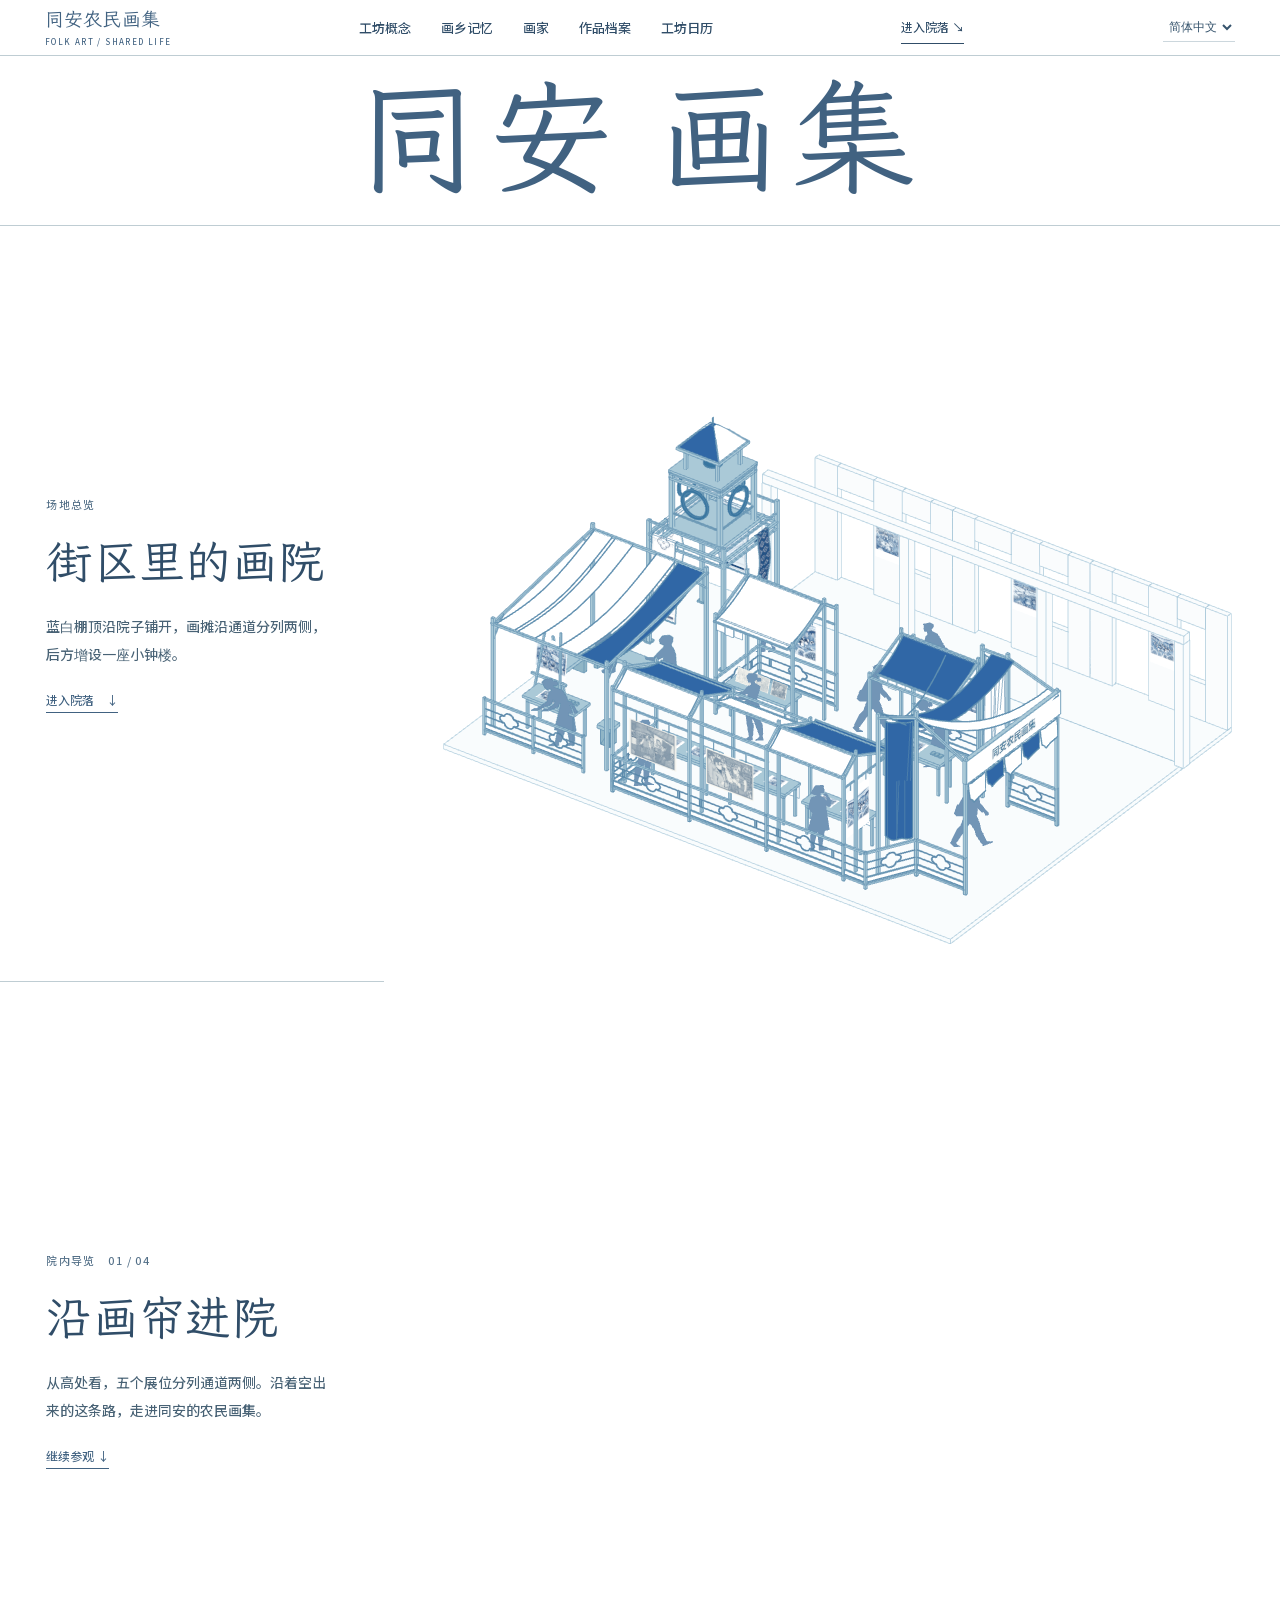
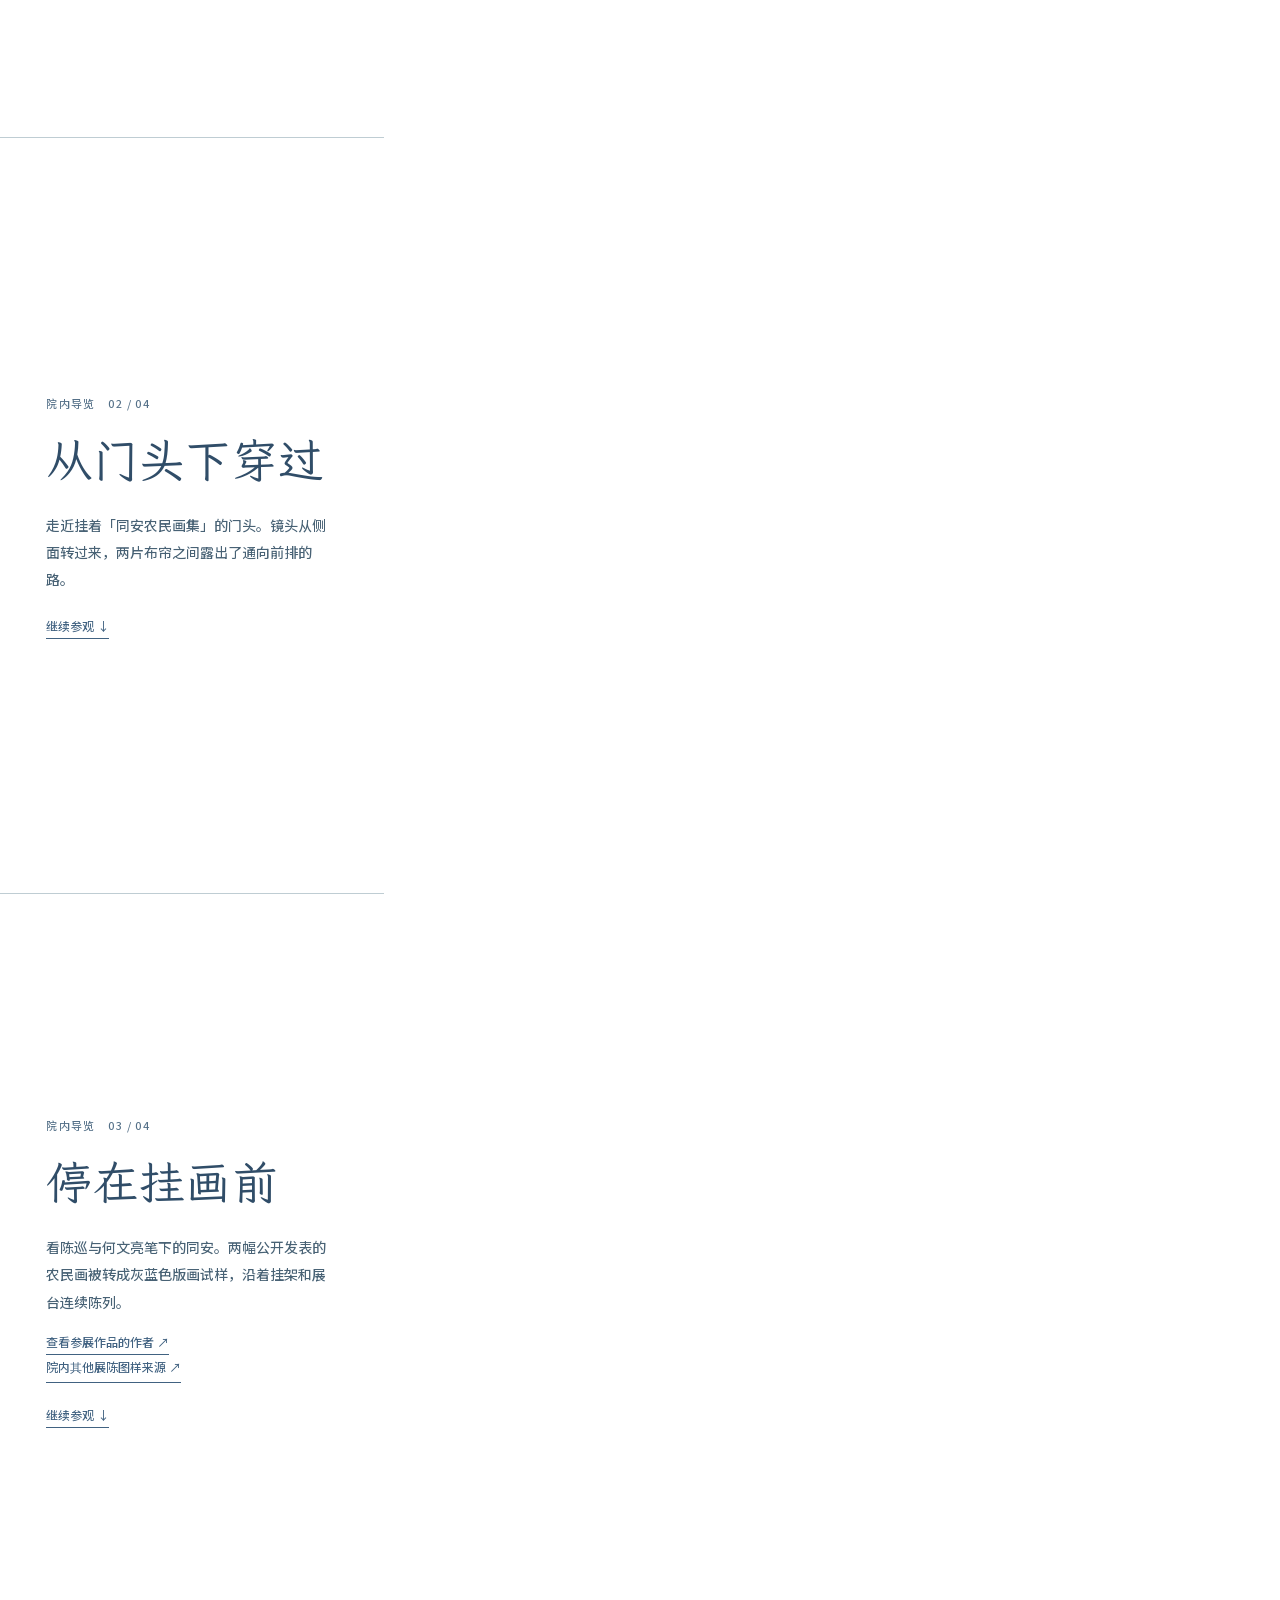
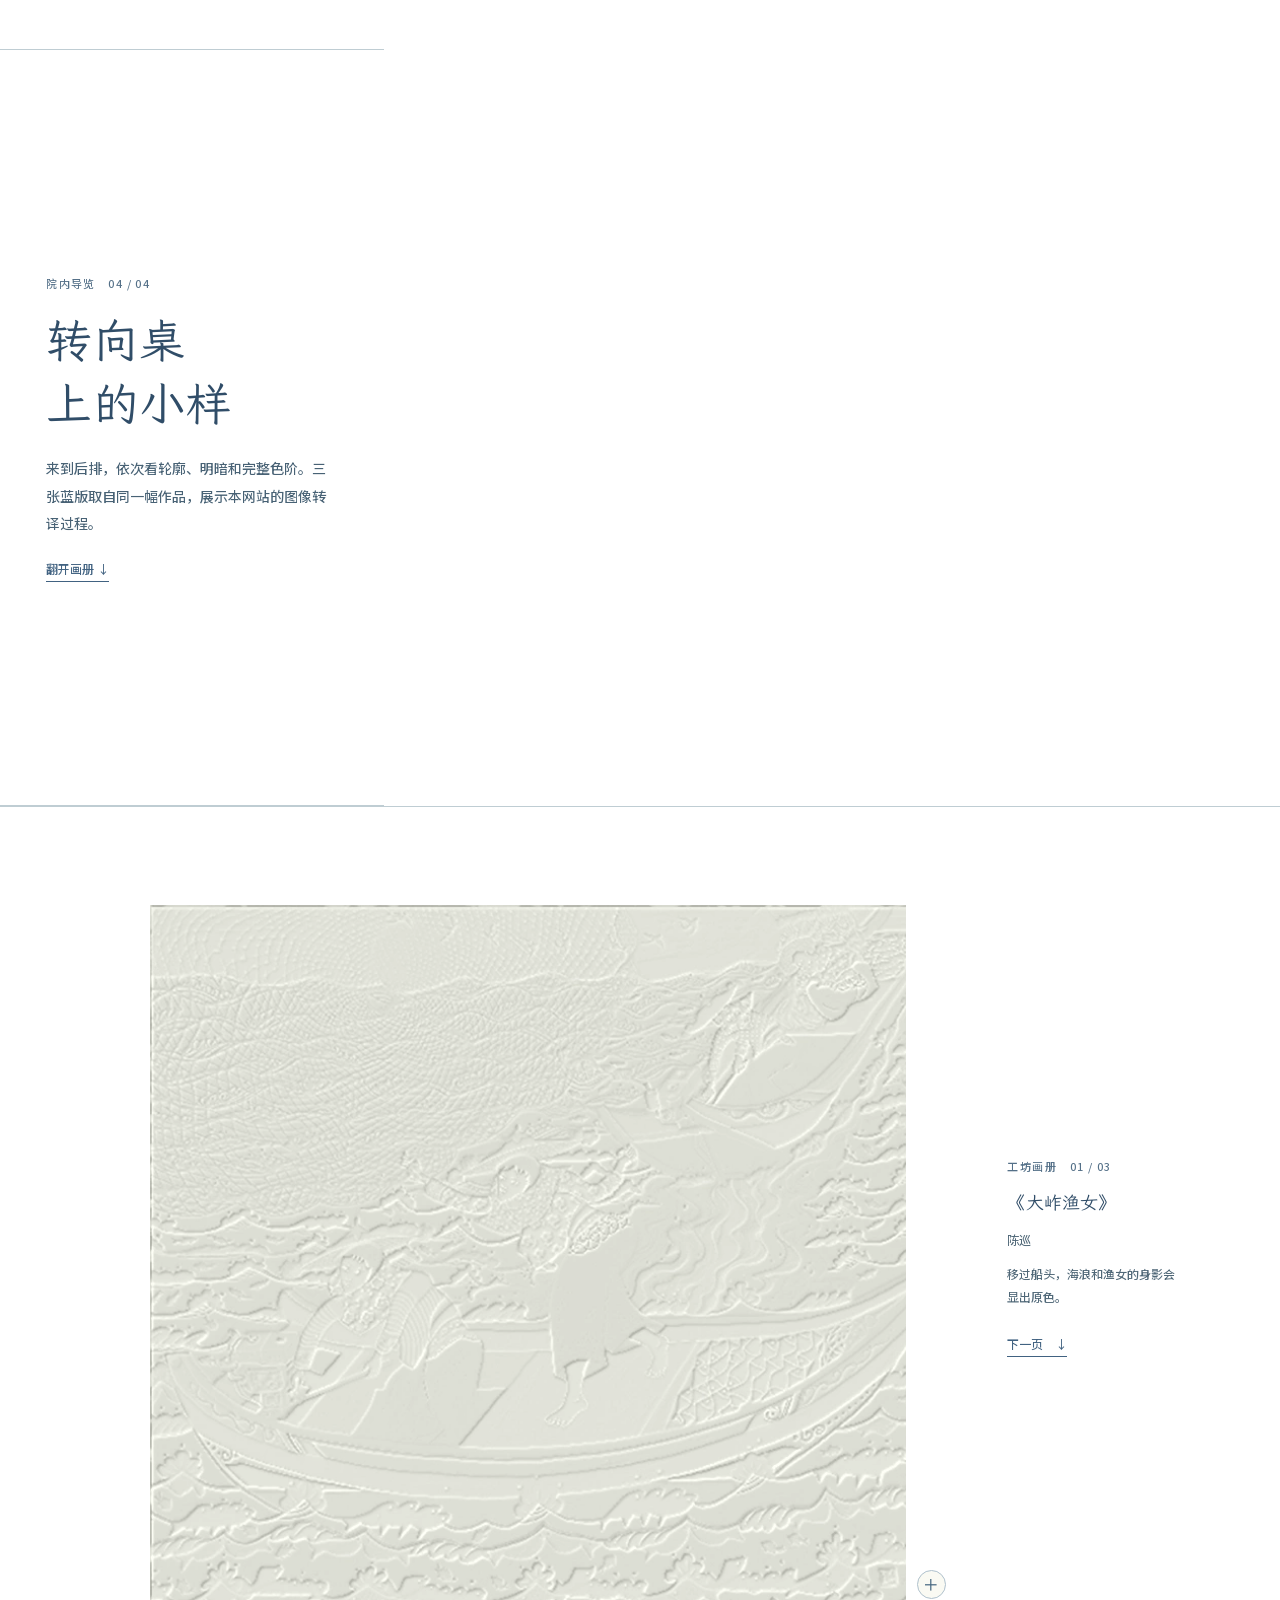
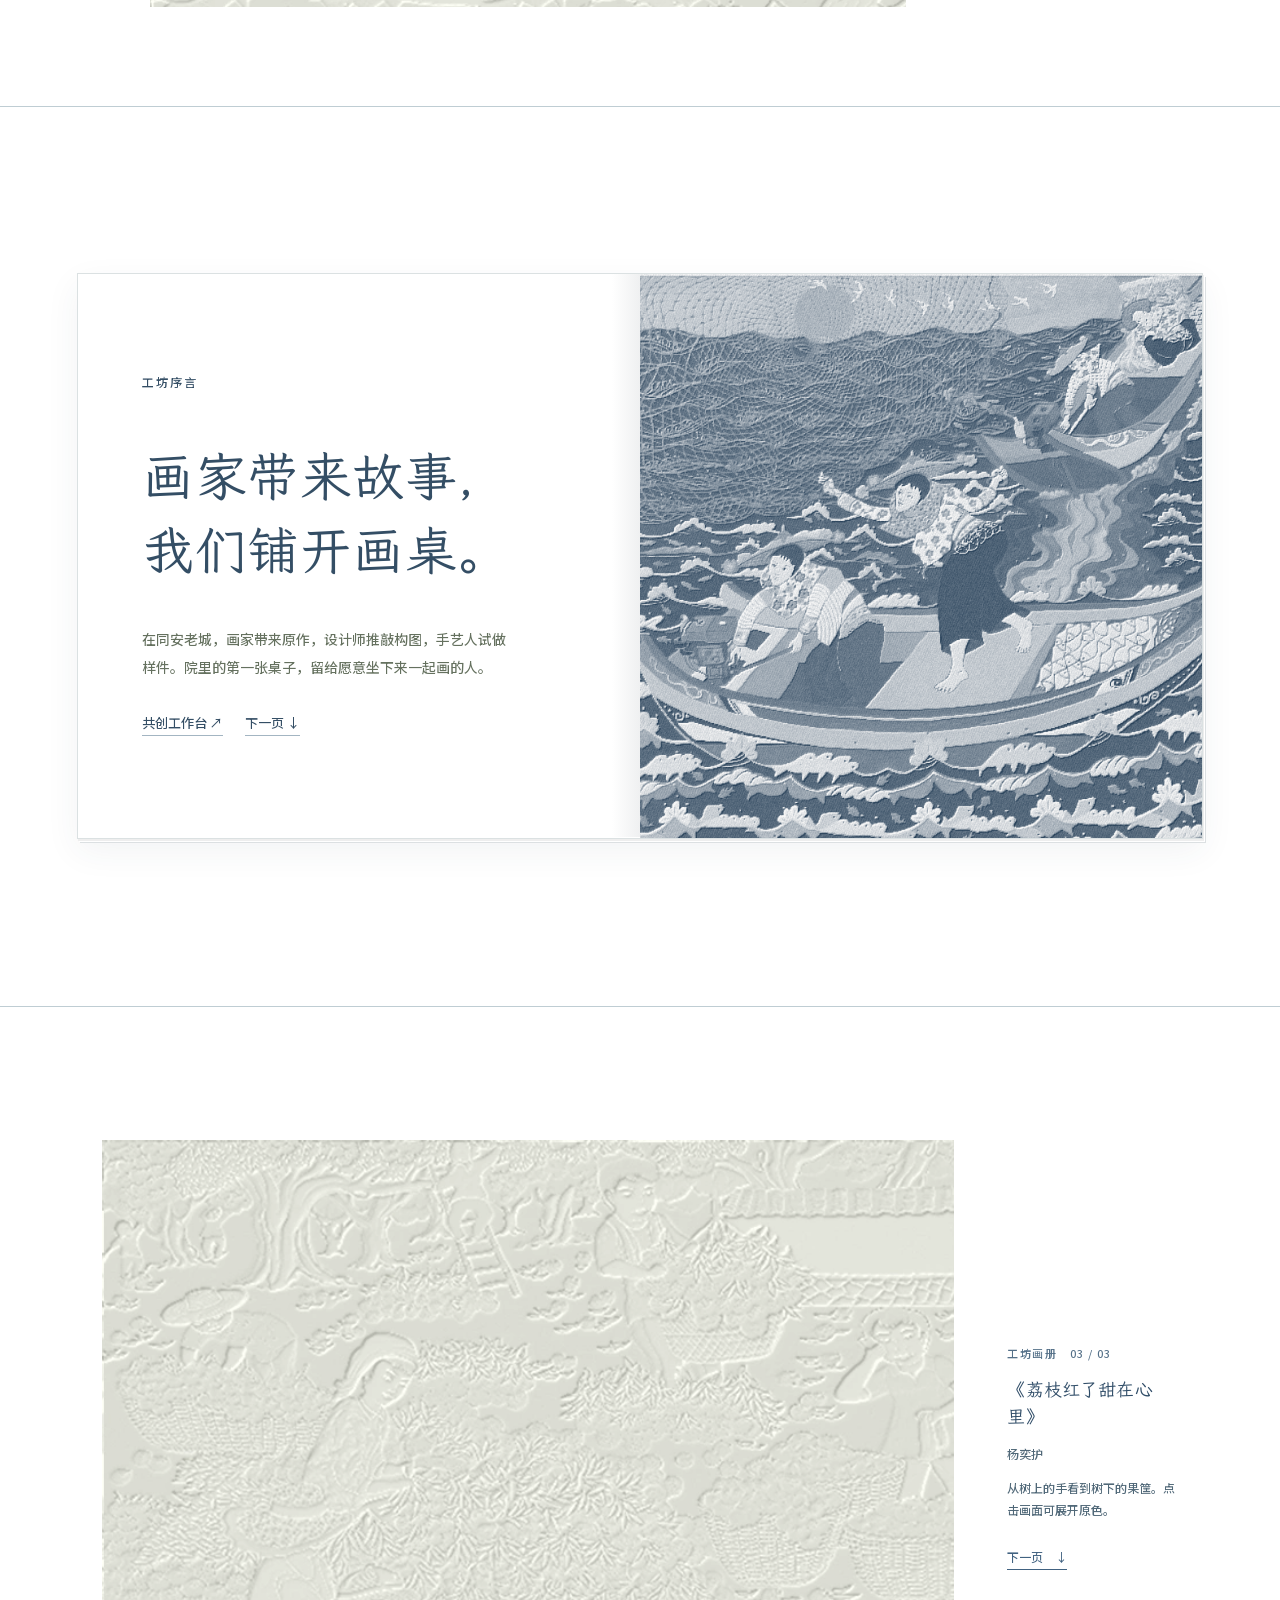
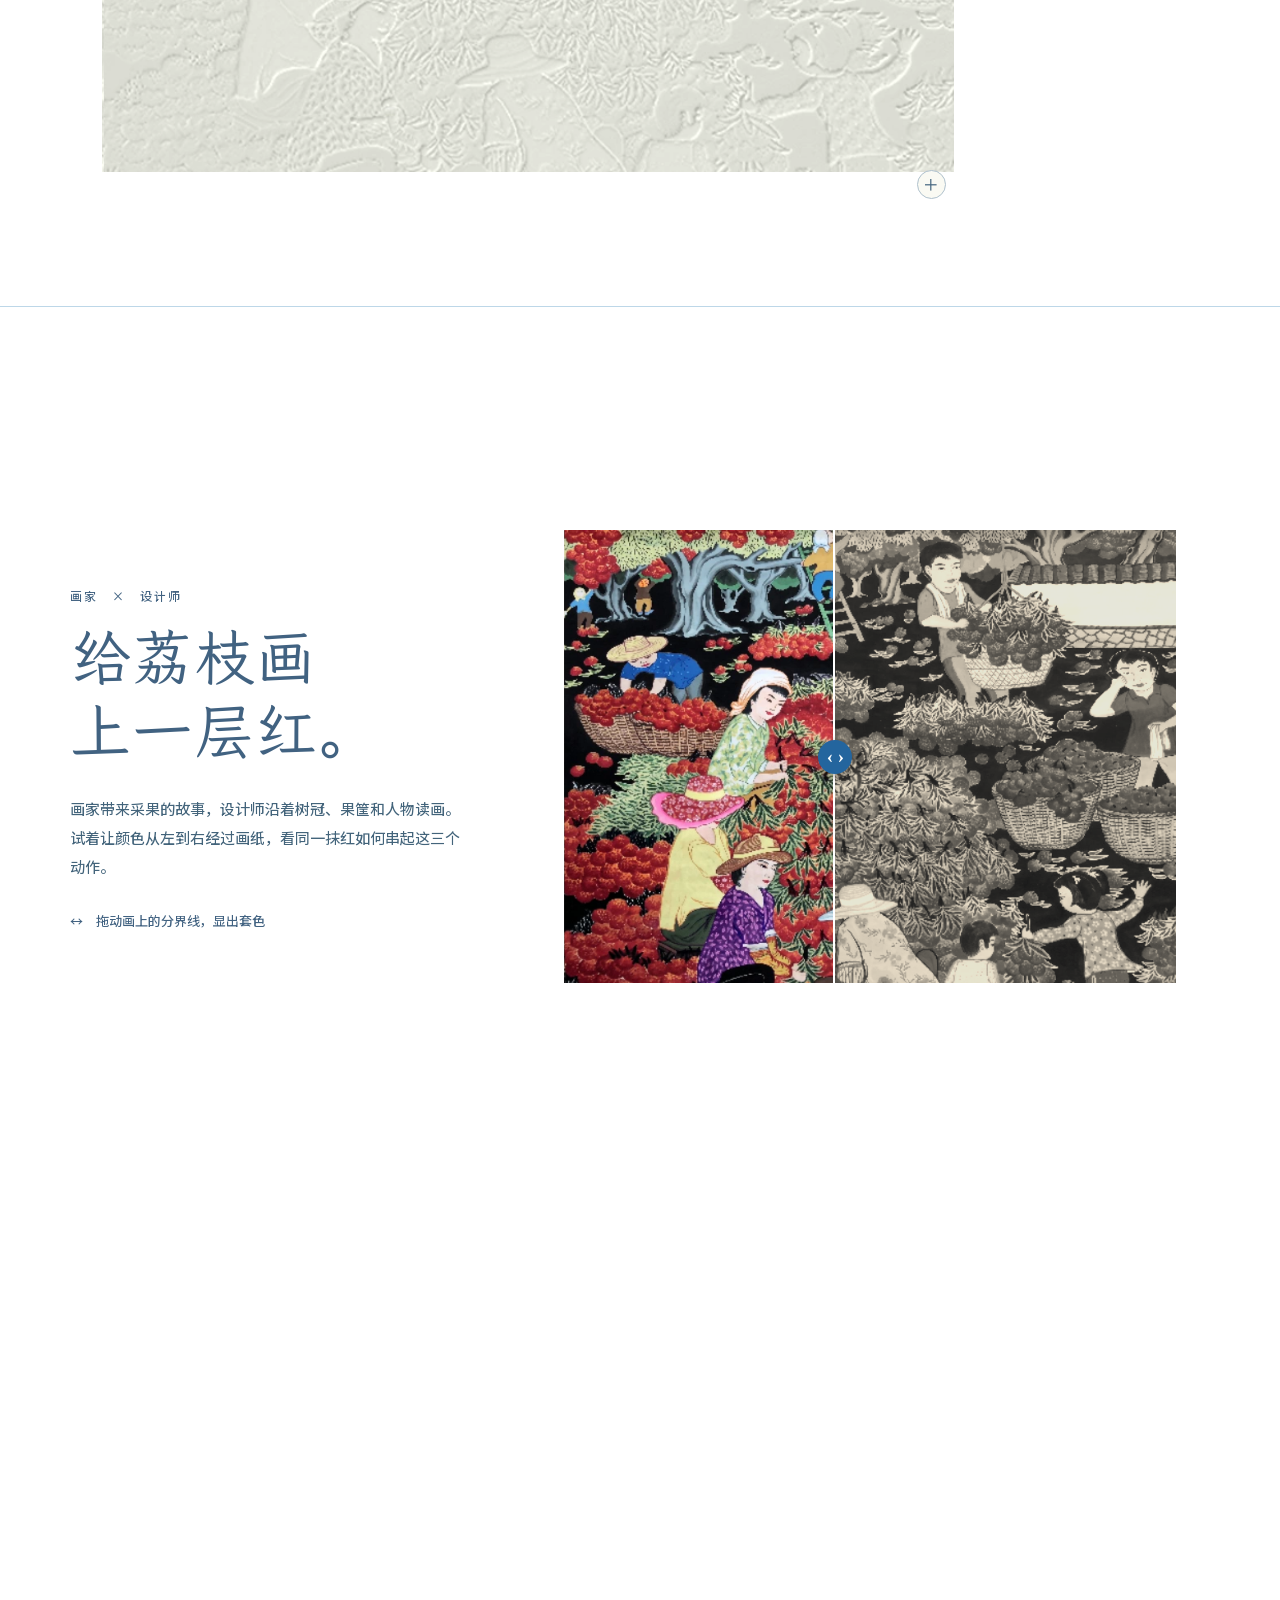
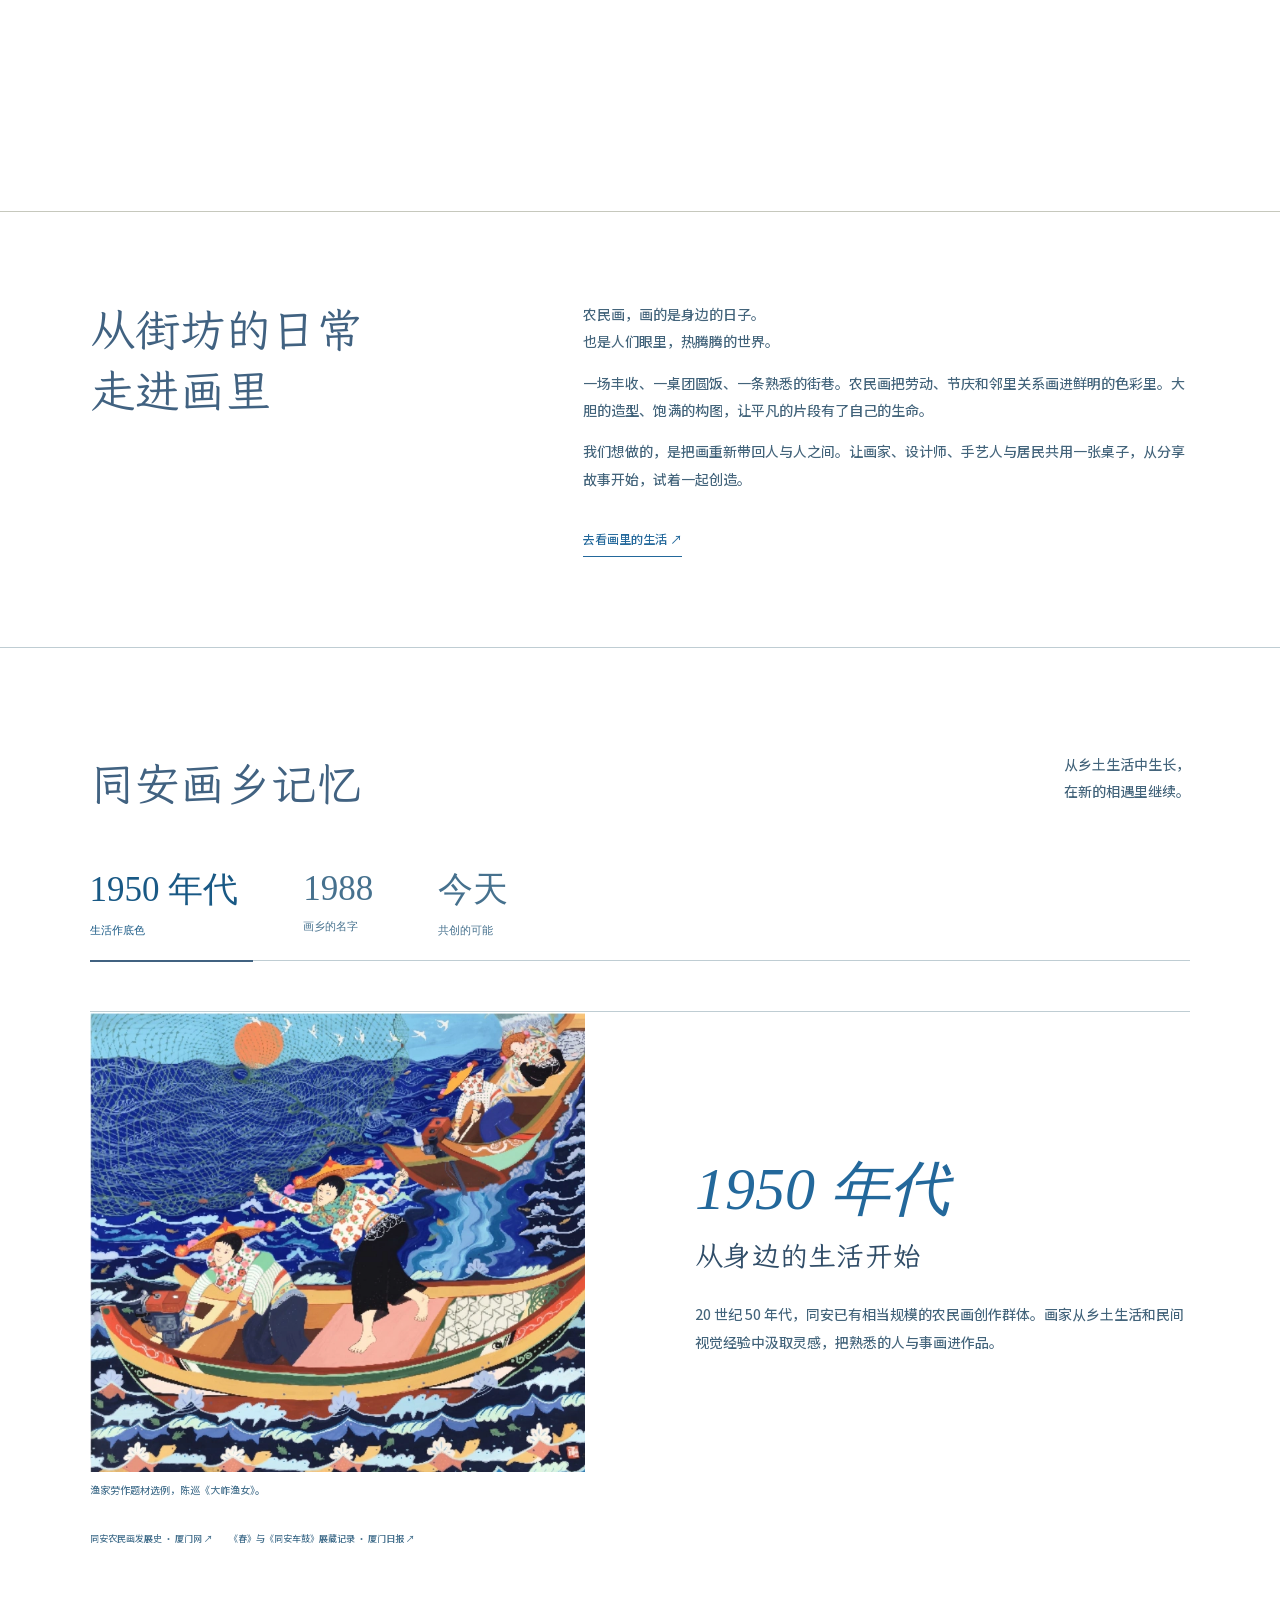
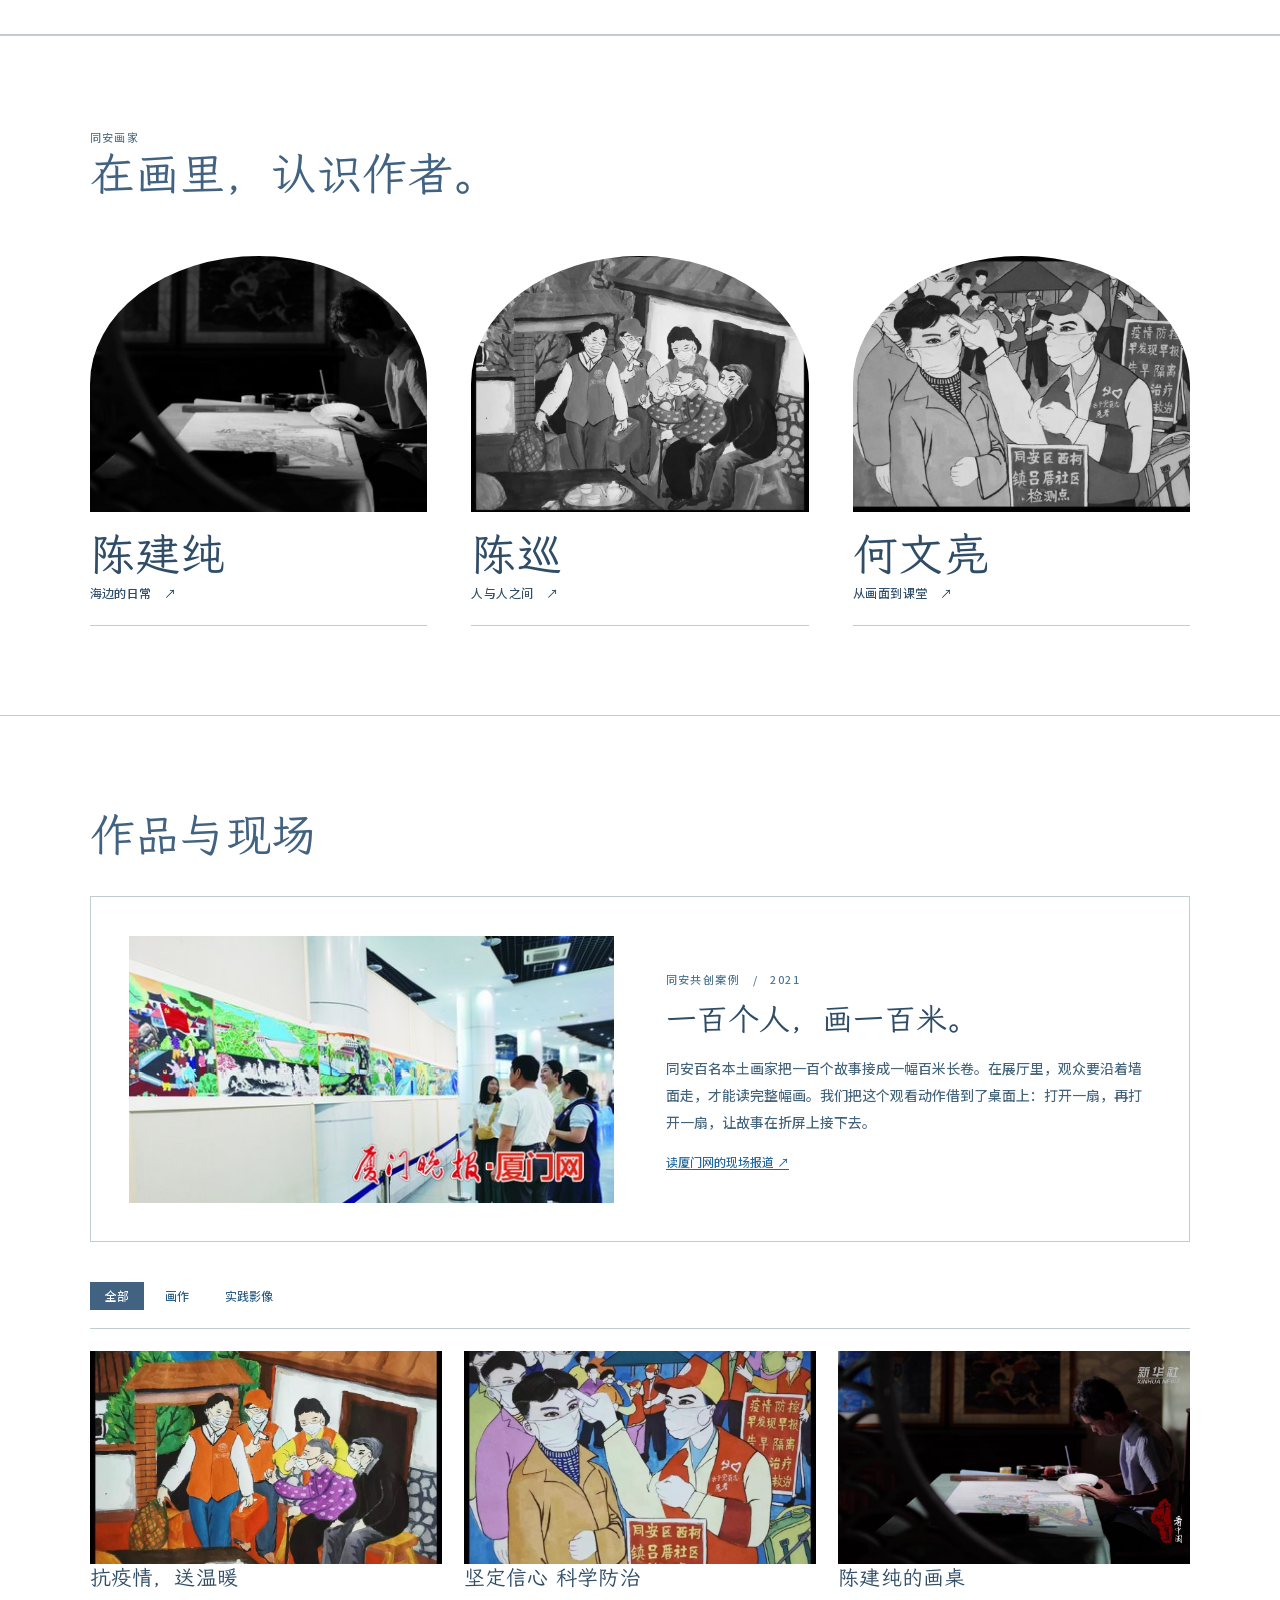
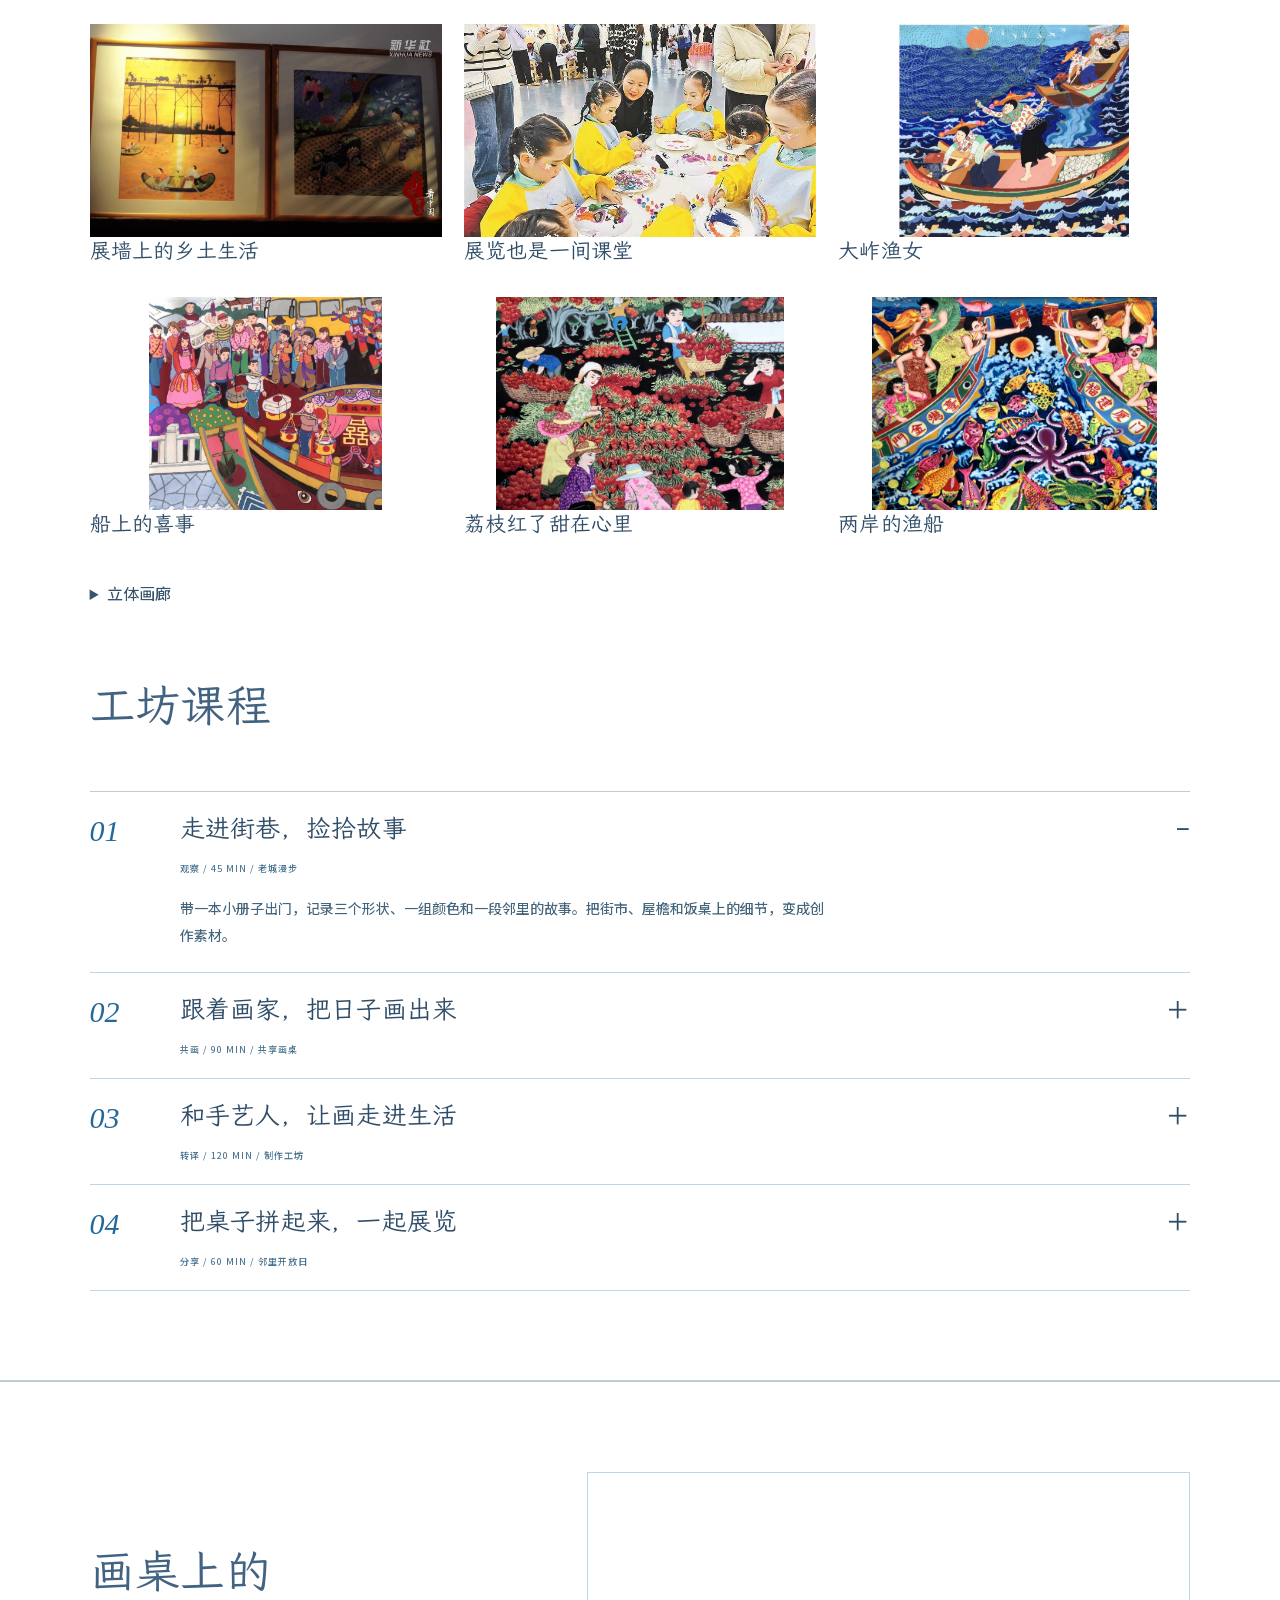
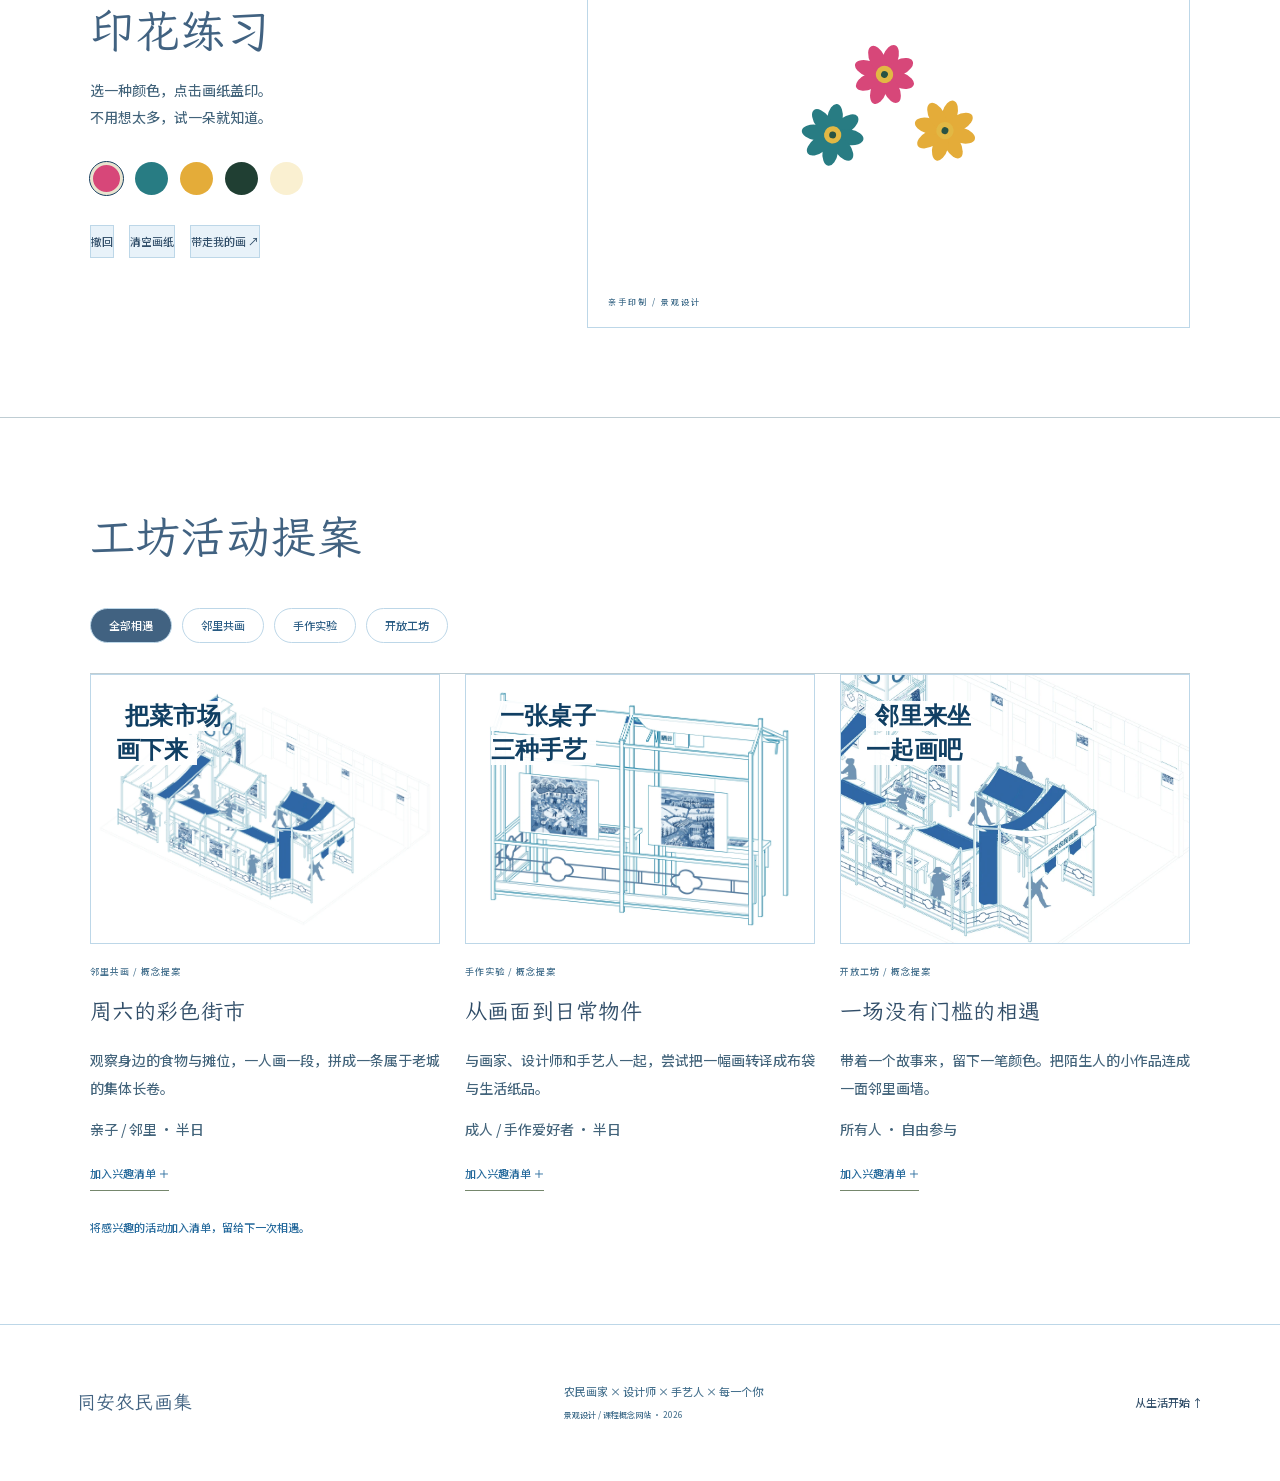
==== commit 61697e0d: "Restore painting stalls and artist table on the courtyard tour" ====
--- a/index.html
+++ b/index.html
@@ -1,5 +1,5 @@
 <!doctype html><html lang="zh-CN"><head><meta charset="utf-8"><link rel="icon" href="data:,"><meta name="viewport" content="width=device-width,initial-scale=1"><title>同安农民画集</title><link rel="stylesheet" href="v2.css?v=20e"><link rel="stylesheet" href="atelier.css?v=20e"><link rel="stylesheet" href="exhibition.css?v=20e"><link rel="stylesheet" href="studio-story.css?v=20e"><link rel="stylesheet" href="bench.css?v=20e"><link rel="stylesheet" href="courtyard.css?v=belltower1"><link rel="stylesheet" href="edition.css?v=20e"><link rel="stylesheet" href="tour.css?v=belltower1"><script type="importmap">{"imports":{"three":"./vendor/three.module.js"}}</script></head><body><header><a class="logo" href="#"><span>同安农民画集<small>FOLK ART / SHARED LIFE</small></span></a><nav><a href="#concept">工坊概念</a><a href="#history">画乡记忆</a><a href="#artists">画家</a><a href="#studio">作品档案</a><a href="#events">工坊日历</a></nav><a class="nav-cta" href="#visit-0">进入院落 ↘</a><label class="language-picker"><select data-language aria-label="语言"><option lang="zh-CN" value="zh-CN">简体中文</option><option lang="zh-HK" value="zh-HK">香港繁體</option><option lang="en" value="en">English</option><option lang="ja" value="ja">日本語</option></select></label></header><main><section class="court-hero" id="home"><h1 class="market-mast" aria-label="同安画集"><span>同安</span><span>画集</span></h1><div class="tour-story"><div class="tour-stage"><figure class="court-stage"><div id="court-viewport" tabindex="0" aria-label="院落三维模型，拖动或按左右方向键旋转，Home 回到当前导览视角"><img src="assets/court-plan.webp?v=belltower1" alt="同安农民画集院落轴测，右侧入口、前排画摊与后方钟楼"></div>
-</figure></div><div class="tour-text"><section class="tour-stop" id="site-context"><div><small>场地总览</small><h2>街区里的画院</h2><p>蓝白棚顶沿院子铺开。右边是市集入口，后方钟楼把视线引向柱廊深处。</p><a class="tour-next" href="#visit-0">进入院落　↓</a></div></section><section class="tour-stop" id="visit-0"><div><small>院内导览　01 / 04</small><h2>沿画帘进院</h2><p>从「同安农民画集」门头进院。蓝白布帘标出入口，透空围栏让街上也能看见里面的画摊。</p><a class="tour-next" href="#visit-1">继续参观 ↓</a></div></section><section class="tour-stop" id="visit-1"><div><small>院内导览　02 / 04</small><h2>在画摊前停步</h2><p>展台把小幅画放到伸手可及的高度，较大的画挂在棚架上。围栏上的四瓣花窗沿着摊位向钟楼延伸。</p><a class="tour-next" href="#visit-2">继续参观 ↓</a></div></section><section class="tour-stop" id="visit-2"><div><small>院内导览　03 / 04</small><h2>抬头看钟楼</h2><p>塔身取意于同安钟楼。四面蓝色空环围住逐层收分的塔身，悬钟和折坡顶在高处标出市集。</p><a class="tour-next" href="#visit-3">继续参观 ↓</a></div></section><section class="tour-stop" id="visit-3"><div><small>院内导览　04 / 04</small><h2>走近钟楼下的垂卷</h2><p>四幅布翻过钟楼下层的横梁，蓝白花纹随着褶皱展开，卷底高低错开。院内摊位的版画试样取材自金山农民画。</p><a target="_blank" rel="noopener" href="https://www.thepaper.cn/newsDetail_forward_20449765">摊位画作来源 ↗</a><a class="tour-next" href="#print-sea">翻开画册 ↓</a></div></section></div></div></section><section class="folio" id="print-sea"><button class="rub-print" data-art="sea" aria-label="显影或收起《大岞渔女》" aria-pressed="false"><span class="impression"></span><span class="pigment"></span><b class="folio-plus">＋</b></button><aside><small>工坊画册　01 / 03</small><h2>《大岞渔女》</h2><p>陈巡</p><p>移过船头，海浪和渔女的身影会显出原色。</p><a href="#print-guide">下一页　↓</a></aside></section><section id="print-guide" class="folio-guide"><article class="guide-spread"><div class="guide-copy"><small>工坊序言</small><h2>画家带来故事，<br>我们铺开画桌。</h2><p>在同安老城，画家带来原作，设计师推敲构图，手艺人试做样件。院里的第一张桌子，留给愿意坐下来一起画的人。</p><nav><a href="#concept">共创工作台 ↗</a><a href="#print-lychee">下一页 ↓</a></nav></div><button class="guide-plate" aria-label="显影或收起渔女画稿" aria-pressed="false"><span class="plate-ink"></span></button></article></section><section class="folio" id="print-lychee"><button class="rub-print" data-art="lychee" aria-label="显影或收起《荔枝红了甜在心里》" aria-pressed="false"><span class="impression"></span><span class="pigment"></span><b class="folio-plus">＋</b></button><aside><small>工坊画册　03 / 03</small><h2>《荔枝红了甜在心里》</h2><p>杨奕护</p><p>从树上的手看到树下的果筐。点击画面可展开原色。</p><a href="#concept">下一页　↓</a></aside></section><section id="concept" aria-label="同安工坊互动故事">
+</figure></div><div class="tour-text"><section class="tour-stop" id="site-context"><div><small>场地总览</small><h2>街区里的画院</h2><p>蓝白棚顶沿院子铺开，画摊沿通道分列两侧，后方增设一座小钟楼。</p><a class="tour-next" href="#visit-0">进入院落　↓</a></div></section><section class="tour-stop" id="visit-0"><div><small>院内导览　01 / 04</small><h2>沿画帘进院</h2><p>从高处看，五个展位分列通道两侧。沿着空出来的这条路，走进同安的农民画集。</p><a class="tour-next" href="#visit-1">继续参观 ↓</a></div></section><section class="tour-stop" id="visit-1"><div><small>院内导览　02 / 04</small><h2>从门头下穿过</h2><p>走近挂着「同安农民画集」的门头。镜头从侧面转过来，两片布帘之间露出了通向前排的路。</p><a class="tour-next" href="#visit-2">继续参观 ↓</a></div></section><section class="tour-stop" id="visit-2"><div><small>院内导览　03 / 04</small><h2>停在挂画前</h2><p>看陈巡与何文亮笔下的同安。两幅公开发表的农民画被转成灰蓝色版画试样，沿着挂架和展台连续陈列。</p><a href="#artists">查看参展作品的作者 ↗</a><a href="https://www.thepaper.cn/newsDetail_forward_20449765" target="_blank" rel="noopener">院内其他展陈图样来源 ↗</a><a class="tour-next" href="#visit-3">继续参观 ↓</a></div></section><section class="tour-stop" id="visit-3"><div><small>院内导览　04 / 04</small><h2>转向桌上的小样</h2><p>来到后排，依次看轮廓、明暗和完整色阶。三张蓝版取自同一幅作品，展示本网站的图像转译过程。</p><a class="tour-next" href="#print-sea">翻开画册 ↓</a></div></section></div></div></section><section class="folio" id="print-sea"><button class="rub-print" data-art="sea" aria-label="显影或收起《大岞渔女》" aria-pressed="false"><span class="impression"></span><span class="pigment"></span><b class="folio-plus">＋</b></button><aside><small>工坊画册　01 / 03</small><h2>《大岞渔女》</h2><p>陈巡</p><p>移过船头，海浪和渔女的身影会显出原色。</p><a href="#print-guide">下一页　↓</a></aside></section><section id="print-guide" class="folio-guide"><article class="guide-spread"><div class="guide-copy"><small>工坊序言</small><h2>画家带来故事，<br>我们铺开画桌。</h2><p>在同安老城，画家带来原作，设计师推敲构图，手艺人试做样件。院里的第一张桌子，留给愿意坐下来一起画的人。</p><nav><a href="#concept">共创工作台 ↗</a><a href="#print-lychee">下一页 ↓</a></nav></div><button class="guide-plate" aria-label="显影或收起渔女画稿" aria-pressed="false"><span class="plate-ink"></span></button></article></section><section class="folio" id="print-lychee"><button class="rub-print" data-art="lychee" aria-label="显影或收起《荔枝红了甜在心里》" aria-pressed="false"><span class="impression"></span><span class="pigment"></span><b class="folio-plus">＋</b></button><aside><small>工坊画册　03 / 03</small><h2>《荔枝红了甜在心里》</h2><p>杨奕护</p><p>从树上的手看到树下的果筐。点击画面可展开原色。</p><a href="#concept">下一页　↓</a></aside></section><section id="concept" aria-label="同安工坊互动故事">
 <div class="bench-sticky">
 <div class="bench-layout"><div class="bench-copy">
 <small id="bench-role">画家　×　设计师</small>
@@ -13,7 +13,7 @@
 <div class="bench-scene feedback-scene" hidden><div class="edition-paper proof-paper"><div class="paper-meta"><b>试样记录</b><span id="proof-ver">初样</span></div><div class="proof-art"></div><div class="paper-meta"><i id="proof-label">采果全景</i><span>工作台留样</span></div></div><div class="bench-options"><button data-revise="0">保留全景</button><button data-revise="1">放大采果人</button></div></div>
 </div></div></div></section><section id="story" class="story section"><div class="section-index">01 / THE EVERYDAY IS EXTRAORDINARY</div><div class="story-grid"><h2>从街坊的日常<br>走进画里</h2><div><p class="lead">农民画，画的是身边的日子。<br>也是人们眼里，热腾腾的世界。</p><p>一场丰收、一桌团圆饭、一条熟悉的街巷。农民画把劳动、节庆和邻里关系画进鲜明的色彩里。大胆的造型、饱满的构图，让平凡的片段有了自己的生命。</p><p>我们想做的，是把画重新带回人与人之间。让画家、设计师、手艺人与居民共用一张桌子，从分享故事开始，试着一起创造。</p><a class="text-link" href="#studio">去看画里的生活 ↗</a></div></div><div hidden class="motif-strip"><article><div class="motif flower">✳</div><span>01 / 色彩</span><h3>大胆一点，也没关系。</h3><p>让桃红、湖蓝和明黄相遇，用颜色讲心情。</p></article><article><div class="motif fish">◒</div><span>02 / 造型</span><h3>不必“像”，要有自己的样子。</h3><p>夸张一条鱼，放大一朵花，画出独有的观察。</p></article><article><div class="motif people">♧</div><span>03 / 故事</span><h3>画里的主角，就是我们。</h3><p>把劳动、相聚和日常的细节连成一个故事。</p></article></div></section><section class="history section" id="history"><div class="section-index">02 / ROOTED IN TONG’AN</div><div class="section-head"><h2>同安画乡记忆</h2><p>从乡土生活中生长，<br>在新的相遇里继续。</p></div><div class="history-tabs" role="tablist" aria-label="农民画发展阶段"><button role="tab" aria-selected="true" data-era="0">1950 年代 <span>生活作底色</span></button><button role="tab" aria-selected="false" data-era="1">1988 <span>画乡的名字</span></button><button role="tab" aria-selected="false" data-era="2">今天 <span>共创的可能</span></button></div><div class="history-body"><figure class="archive-history"><button class="zoom-photo"><img src="assets/real-tongan-0.jpg" alt="新华社报道中陈列的两幅同安农民画"></button><figcaption>2024 年影像资料 · 同安农民画陈列，新华社 / 同安区融媒体中心</figcaption></figure><div id="era-copy"></div></div><a class="source-link" href="https://zt.xmnn.cn/politics/2022/xds/xmjy/202107/t20210723_40410.html" target="_blank" rel="noopener">同安农民画发展史 · 厦门网 ↗</a>　<a class="source-link" target="_blank" rel="noopener" href="https://www.mnw.cn/xiamen/zhanwu/1716818.html">《春》与《同安车鼓》展藏记录 · 厦门日报 ↗</a></section><section class="makers section" id="artists"><small>同安画家</small><h2>在画里，认识作者。</h2><div class="maker-list"><a href="artist-chen-jianchun.html"><span>陈建纯<small>海边的日常　↗</small></span><img loading="lazy" src="assets/real-tongan-1.jpg" alt=""></a><a href="artist-chen-xun.html"><span>陈巡<small>人与人之间　↗</small></span><img loading="lazy" src="assets/work-chen-xun.jpg" alt=""></a><a href="artist-he-wenliang.html"><span>何文亮<small>从画面到课堂　↗</small></span><img loading="lazy" src="assets/work-he-wenliang.jpg" alt=""></a></div></section><section id="studio" class="section studio"><div class="section-index">同安 · 作品与实践</div><div class="section-head"><h2>作品与现场</h2></div>
 <figure class="scroll-case"><img loading="lazy" src="assets/local-scroll.jpg" alt="观众在展厅观看集体创作的同安百米农民画长卷"><figcaption><small>同安共创案例　/　2021</small><h3>一百个人，画一百米。</h3><p>同安百名本土画家把一百个故事接成一幅百米长卷。在展厅里，观众要沿着墙面走，才能读完整幅画。我们把这个观看动作借到了桌面上：打开一扇，再打开一扇，让故事在折屏上接下去。</p><a target="_blank" rel="noopener" href="https://zt.xmnn.cn/politics/2022/xds/xmjy/202107/t20210723_40410.html">读厦门网的现场报道 ↗</a></figcaption></figure><div class="archive-filters" aria-label="展品分类"><button data-kind="全部" aria-pressed="true">全部</button><button data-kind="作品">画作</button><button data-kind="实践">实践影像</button></div><div class="archive-wall" id="archive-wall"></div>
-<details id="original-paint"><summary>立体画廊</summary><div class="art-picker" role="group" aria-label="选择作品"><button type="button" data-artwork="cloth" data-file="painting-texture.png" aria-pressed="true">层叠花布</button><button type="button" data-artwork="sea" data-file="journal-sea.webp" aria-pressed="false">大岞渔女</button><button type="button" data-artwork="wedding" data-file="journal-wedding.webp" aria-pressed="false">船上的喜事</button><button type="button" data-artwork="lychee" data-file="journal-lychee.webp" aria-pressed="false">荔枝红了甜在心里</button><button type="button" data-artwork="boats" data-file="journal-boats.webp" aria-pressed="false">两岸的渔船</button><button type="button" data-artwork="work-chen-xun" data-file="work-chen-xun.jpg" aria-pressed="false">抗疫情，送温暖</button><button type="button" data-artwork="work-he-wenliang" data-file="work-he-wenliang.jpg" aria-pressed="false">坚定信心 科学防治</button></div><div class="room-window"><div id="model" aria-label="立体画作，拖动或使用左右方向键旋转"><span id="room-status" role="status">正在搭起画架…</span></div><div id="relief-model" hidden tabindex="0" aria-label="立体画作，拖动或使用左右方向键旋转"><img hidden alt=""></div><div class="camera-bar"><span>拖动查看层次</span><div class="weave-views"><button data-camera="room" aria-pressed="true">原画视角</button><button data-camera="table" aria-pressed="false">靠近画桌</button><button data-camera="side" aria-pressed="false">侧看</button></div><div class="relief-views" hidden><button data-relief-view="front" aria-pressed="true">原画视角</button><button data-relief-view="detail">观看细节</button><button data-relief-view="side">侧看</button></div></div></div></details><h2 class="course-heading">工坊课程</h2><div class="course-list"><button class="course active" aria-expanded="true"><span>01</span><div><h3>走进街巷，捡拾故事</h3><small>观察 / 45 MIN / 老城漫步</small><p>带一本小册子出门，记录三个形状、一组颜色和一段邻里的故事。把街市、屋檐和饭桌上的细节，变成创作素材。</p></div><b>−</b></button><button class="course" aria-expanded="false"><span>02</span><div><h3>跟着画家，把日子画出来</h3><small>共画 / 90 MIN / 共享画桌</small><p>试着用夸张的造型与自由的构图表达生活。从一个人、一朵花开始，画出属于自己的同安故事。</p></div><b>＋</b></button><button class="course" aria-expanded="false"><span>03</span><div><h3>和手艺人，让画走进生活</h3><small>转译 / 120 MIN / 制作工坊</small><p>将画面拆解、重组，尝试转印、拼贴和纸品制作。让一幅画成为布袋、卡片或一件陪伴日常的小物。</p></div><b>＋</b></button><button class="course" aria-expanded="false"><span>04</span><div><h3>把桌子拼起来，一起展览</h3><small>分享 / 60 MIN / 邻里开放日</small><p>把各自的作品摆在一起，讲讲画背后的故事。邀请路过的邻居坐下，也为下一次共创留下新的线索。</p></div><b>＋</b></button></div></section><section class="play section" id="play"><div class="play-left"><div class="section-index">04 / YOUR FIRST LITTLE CREATION</div><h2>画桌上的<br>印花练习</h2><p>选一种颜色，点击画纸盖印。<br>不用想太多，试一朵就知道。</p><div class="palette" aria-label="选择花朵颜色"></div><div class="drawing-actions"><button id="undo">撤回</button><button id="clear">清空画纸</button><button id="download">带走我的画 ↗</button></div></div><div class="paper-frame"><svg id="drawing" viewBox="0 0 650 450" role="img" aria-label="点击画纸印花"></svg><span>亲手印制 / 景观设计</span></div></section><section class="section events" id="events"><div class="section-index">05 / GOOD THINGS HAPPEN TOGETHER</div><div class="section-head"><h2>工坊活动提案</h2></div><div class="filters"><button class="selected" data-filter="all">全部相遇</button><button data-filter="邻里共画">邻里共画</button><button data-filter="手作实验">手作实验</button><button data-filter="开放工坊">开放工坊</button></div><div class="event-grid" id="event-grid"></div><div class="interest-summary" id="interest-summary">将感兴趣的活动加入清单，留给下一次相遇。</div></section></main><footer><a class="logo" href="#"><span>同安农民画集</span></a><p>农民画家 × 设计师 × 手艺人 × 每一个你<br><small>景观设计 / 课程概念网站 · 2026</small></p><a href="#story">从生活开始 ↑</a></footer><dialog id="photo-view"><button id="photo-close">关闭 ×</button><img alt=""><p></p></dialog><script src="archive.js?v=course4" defer></script><script src="rub-print.js?v=21c" defer></script><script src="bench.js?v=20e" defer></script><script type="module" src="folding-screen.js?v=20e"></script><div id="toast" role="status"></div><script src="v2.js?v=course4"></script><script type="module" src="courtyard.js?v=belltower1"></script><script type="module" src="painting-reliefs.js"></script><script defer src="languages.js?v=belltower1"></script><script defer src="language-switch.js?v=1"></script></body></html>
+<details id="original-paint"><summary>立体画廊</summary><div class="art-picker" role="group" aria-label="选择作品"><button type="button" data-artwork="cloth" data-file="painting-texture.png" aria-pressed="true">层叠花布</button><button type="button" data-artwork="sea" data-file="journal-sea.webp" aria-pressed="false">大岞渔女</button><button type="button" data-artwork="wedding" data-file="journal-wedding.webp" aria-pressed="false">船上的喜事</button><button type="button" data-artwork="lychee" data-file="journal-lychee.webp" aria-pressed="false">荔枝红了甜在心里</button><button type="button" data-artwork="boats" data-file="journal-boats.webp" aria-pressed="false">两岸的渔船</button><button type="button" data-artwork="work-chen-xun" data-file="work-chen-xun.jpg" aria-pressed="false">抗疫情，送温暖</button><button type="button" data-artwork="work-he-wenliang" data-file="work-he-wenliang.jpg" aria-pressed="false">坚定信心 科学防治</button></div><div class="room-window"><div id="model" aria-label="立体画作，拖动或使用左右方向键旋转"><span id="room-status" role="status">正在搭起画架…</span></div><div id="relief-model" hidden tabindex="0" aria-label="立体画作，拖动或使用左右方向键旋转"><img hidden alt=""></div><div class="camera-bar"><span>拖动查看层次</span><div class="weave-views"><button data-camera="room" aria-pressed="true">原画视角</button><button data-camera="table" aria-pressed="false">靠近画桌</button><button data-camera="side" aria-pressed="false">侧看</button></div><div class="relief-views" hidden><button data-relief-view="front" aria-pressed="true">原画视角</button><button data-relief-view="detail">观看细节</button><button data-relief-view="side">侧看</button></div></div></div></details><h2 class="course-heading">工坊课程</h2><div class="course-list"><button class="course active" aria-expanded="true"><span>01</span><div><h3>走进街巷，捡拾故事</h3><small>观察 / 45 MIN / 老城漫步</small><p>带一本小册子出门，记录三个形状、一组颜色和一段邻里的故事。把街市、屋檐和饭桌上的细节，变成创作素材。</p></div><b>−</b></button><button class="course" aria-expanded="false"><span>02</span><div><h3>跟着画家，把日子画出来</h3><small>共画 / 90 MIN / 共享画桌</small><p>试着用夸张的造型与自由的构图表达生活。从一个人、一朵花开始，画出属于自己的同安故事。</p></div><b>＋</b></button><button class="course" aria-expanded="false"><span>03</span><div><h3>和手艺人，让画走进生活</h3><small>转译 / 120 MIN / 制作工坊</small><p>将画面拆解、重组，尝试转印、拼贴和纸品制作。让一幅画成为布袋、卡片或一件陪伴日常的小物。</p></div><b>＋</b></button><button class="course" aria-expanded="false"><span>04</span><div><h3>把桌子拼起来，一起展览</h3><small>分享 / 60 MIN / 邻里开放日</small><p>把各自的作品摆在一起，讲讲画背后的故事。邀请路过的邻居坐下，也为下一次共创留下新的线索。</p></div><b>＋</b></button></div></section><section class="play section" id="play"><div class="play-left"><div class="section-index">04 / YOUR FIRST LITTLE CREATION</div><h2>画桌上的<br>印花练习</h2><p>选一种颜色，点击画纸盖印。<br>不用想太多，试一朵就知道。</p><div class="palette" aria-label="选择花朵颜色"></div><div class="drawing-actions"><button id="undo">撤回</button><button id="clear">清空画纸</button><button id="download">带走我的画 ↗</button></div></div><div class="paper-frame"><svg id="drawing" viewBox="0 0 650 450" role="img" aria-label="点击画纸印花"></svg><span>亲手印制 / 景观设计</span></div></section><section class="section events" id="events"><div class="section-index">05 / GOOD THINGS HAPPEN TOGETHER</div><div class="section-head"><h2>工坊活动提案</h2></div><div class="filters"><button class="selected" data-filter="all">全部相遇</button><button data-filter="邻里共画">邻里共画</button><button data-filter="手作实验">手作实验</button><button data-filter="开放工坊">开放工坊</button></div><div class="event-grid" id="event-grid"></div><div class="interest-summary" id="interest-summary">将感兴趣的活动加入清单，留给下一次相遇。</div></section></main><footer><a class="logo" href="#"><span>同安农民画集</span></a><p>农民画家 × 设计师 × 手艺人 × 每一个你<br><small>景观设计 / 课程概念网站 · 2026</small></p><a href="#story">从生活开始 ↑</a></footer><dialog id="photo-view"><button id="photo-close">关闭 ×</button><img alt=""><p></p></dialog><script src="archive.js?v=course4" defer></script><script src="rub-print.js?v=21c" defer></script><script src="bench.js?v=20e" defer></script><script type="module" src="folding-screen.js?v=20e"></script><div id="toast" role="status"></div><script src="v2.js?v=course4"></script><script type="module" src="courtyard.js?v=paint-route2"></script><script type="module" src="painting-reliefs.js"></script><script defer src="languages.js?v=paint-route2"></script><script defer src="language-switch.js?v=1"></script></body></html>
 
 
 
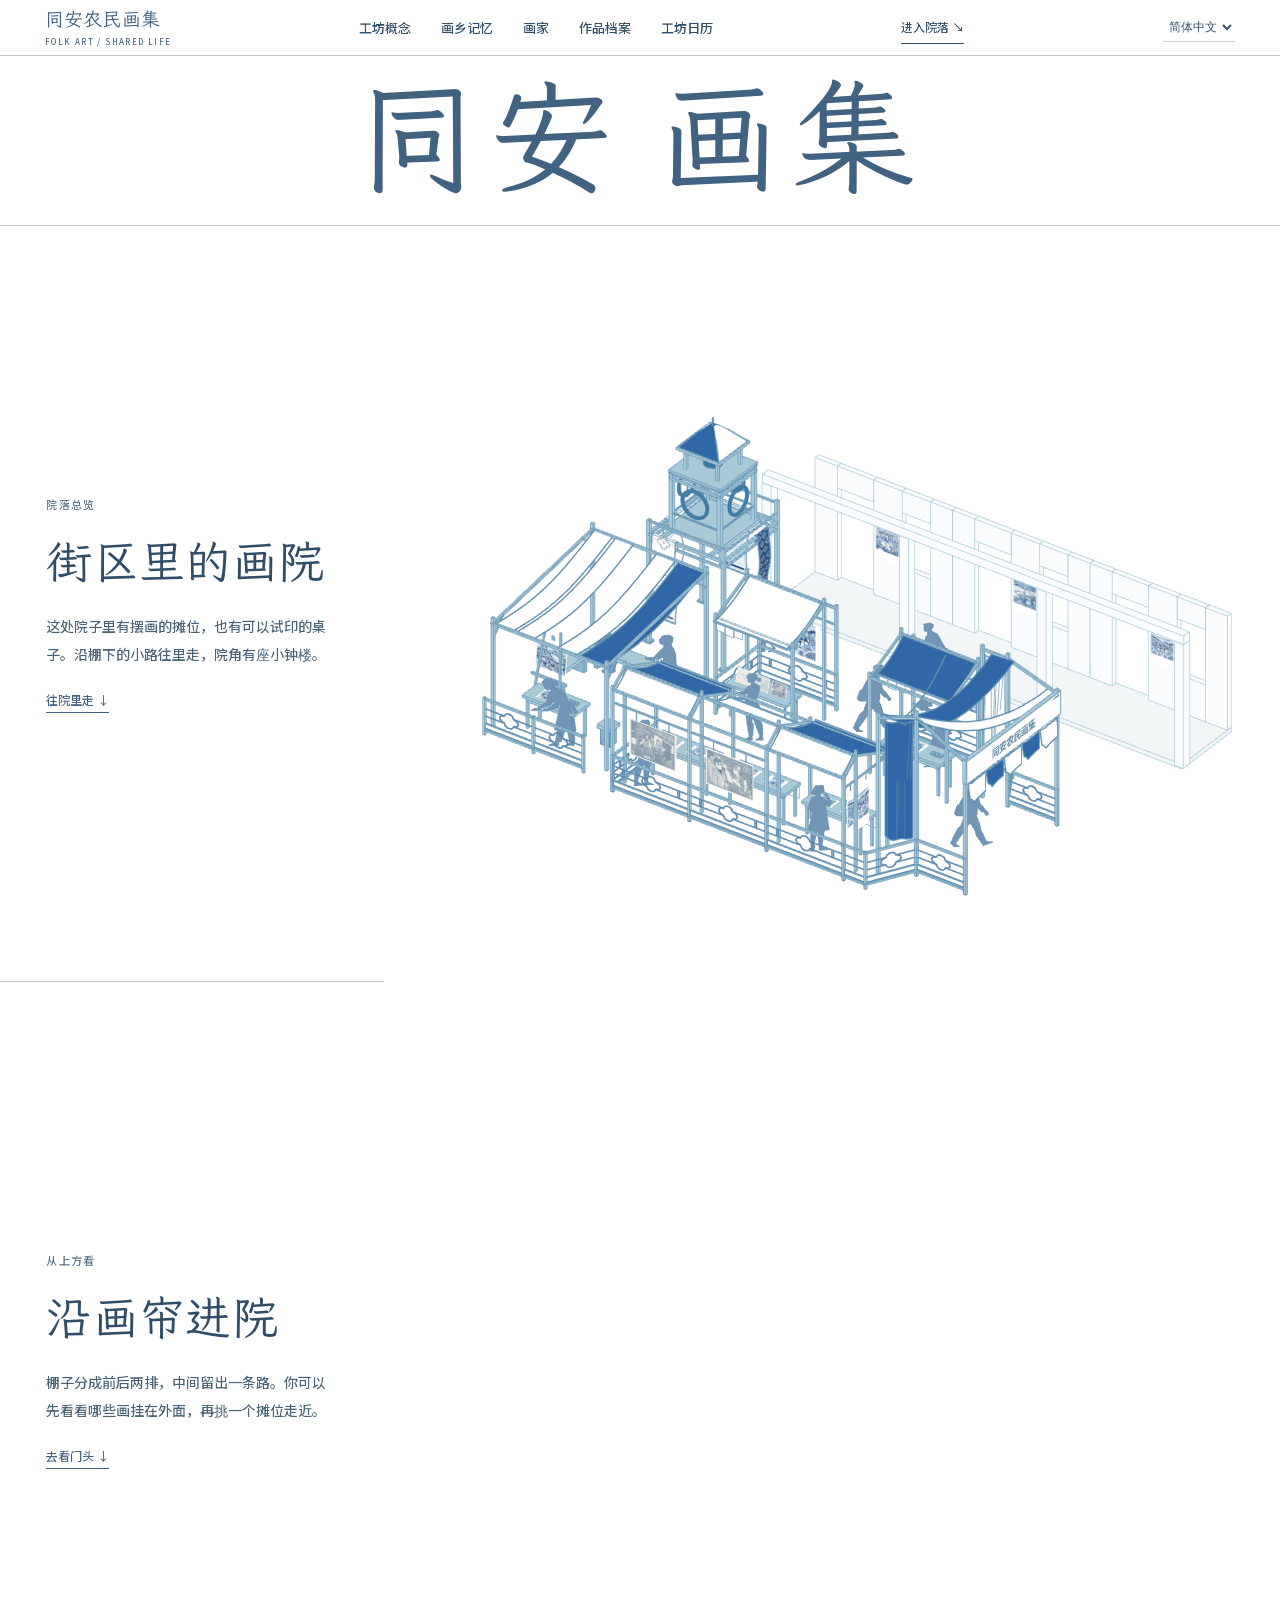
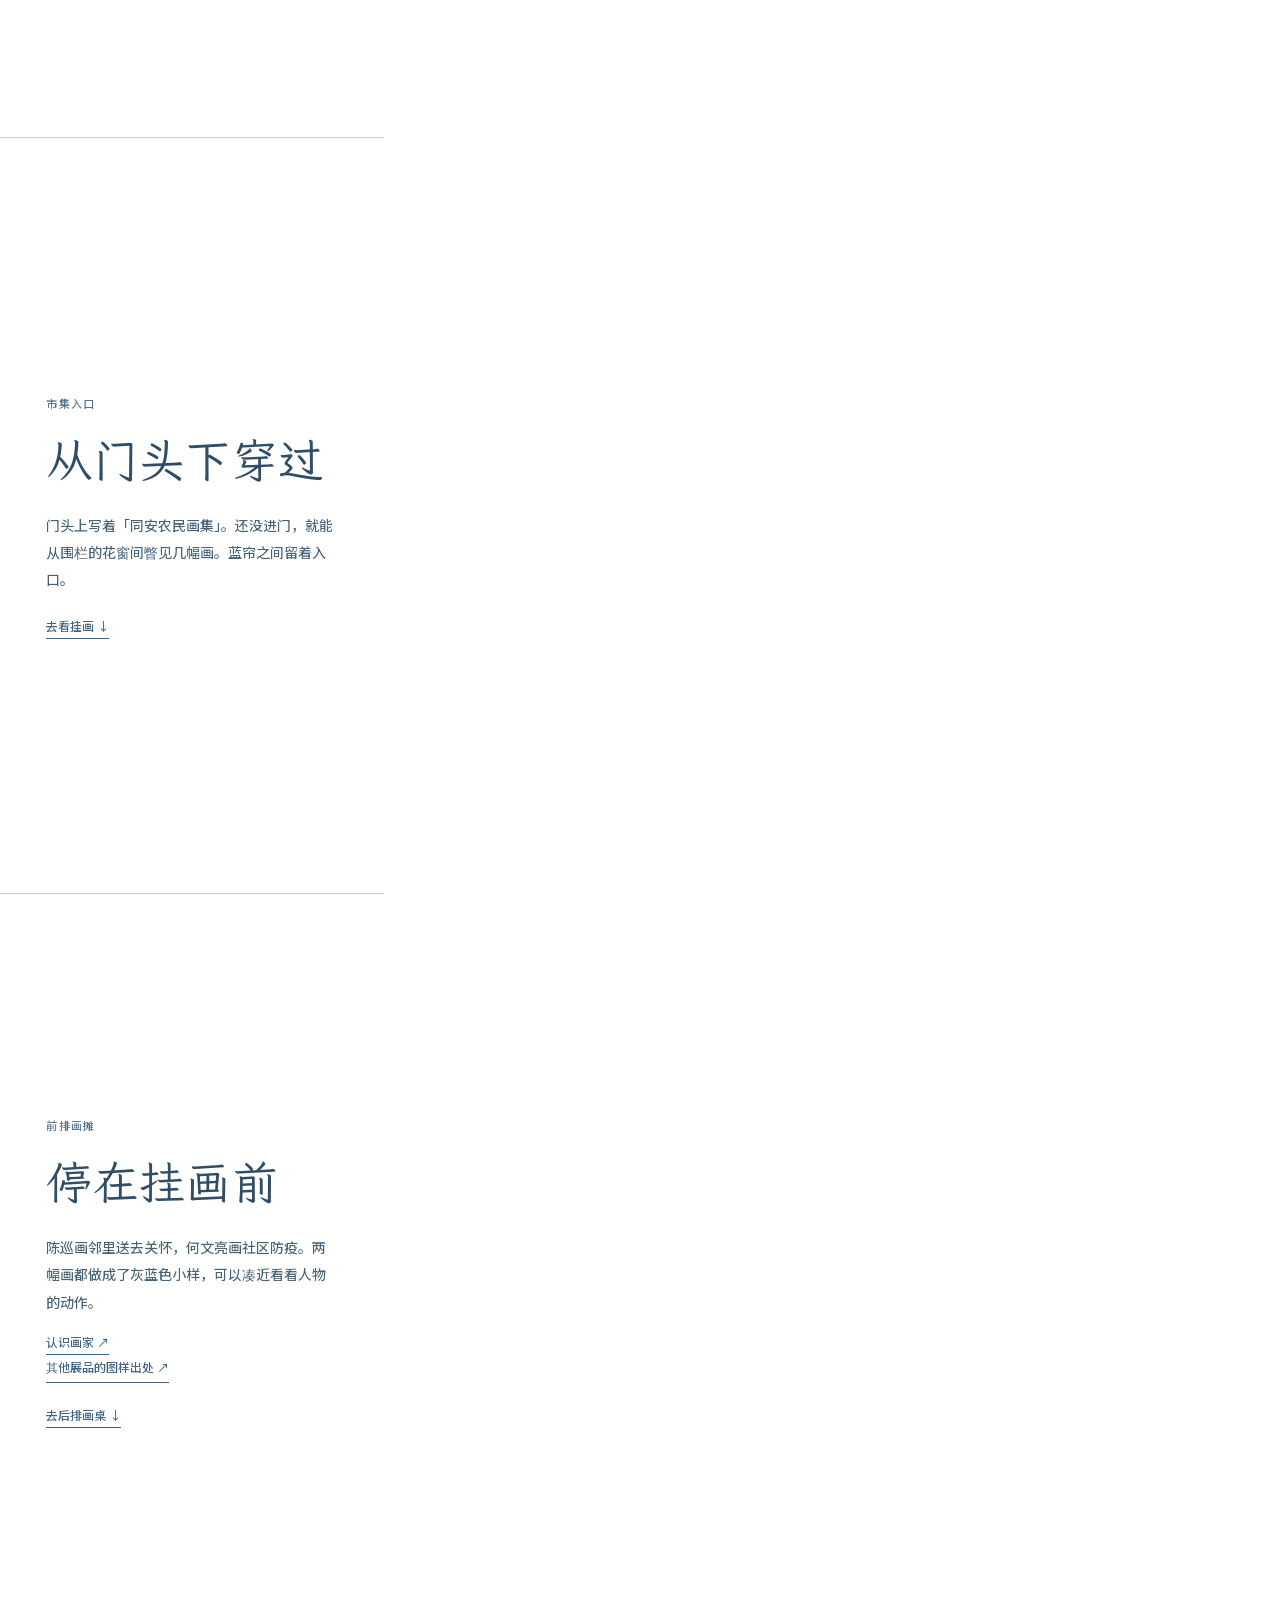
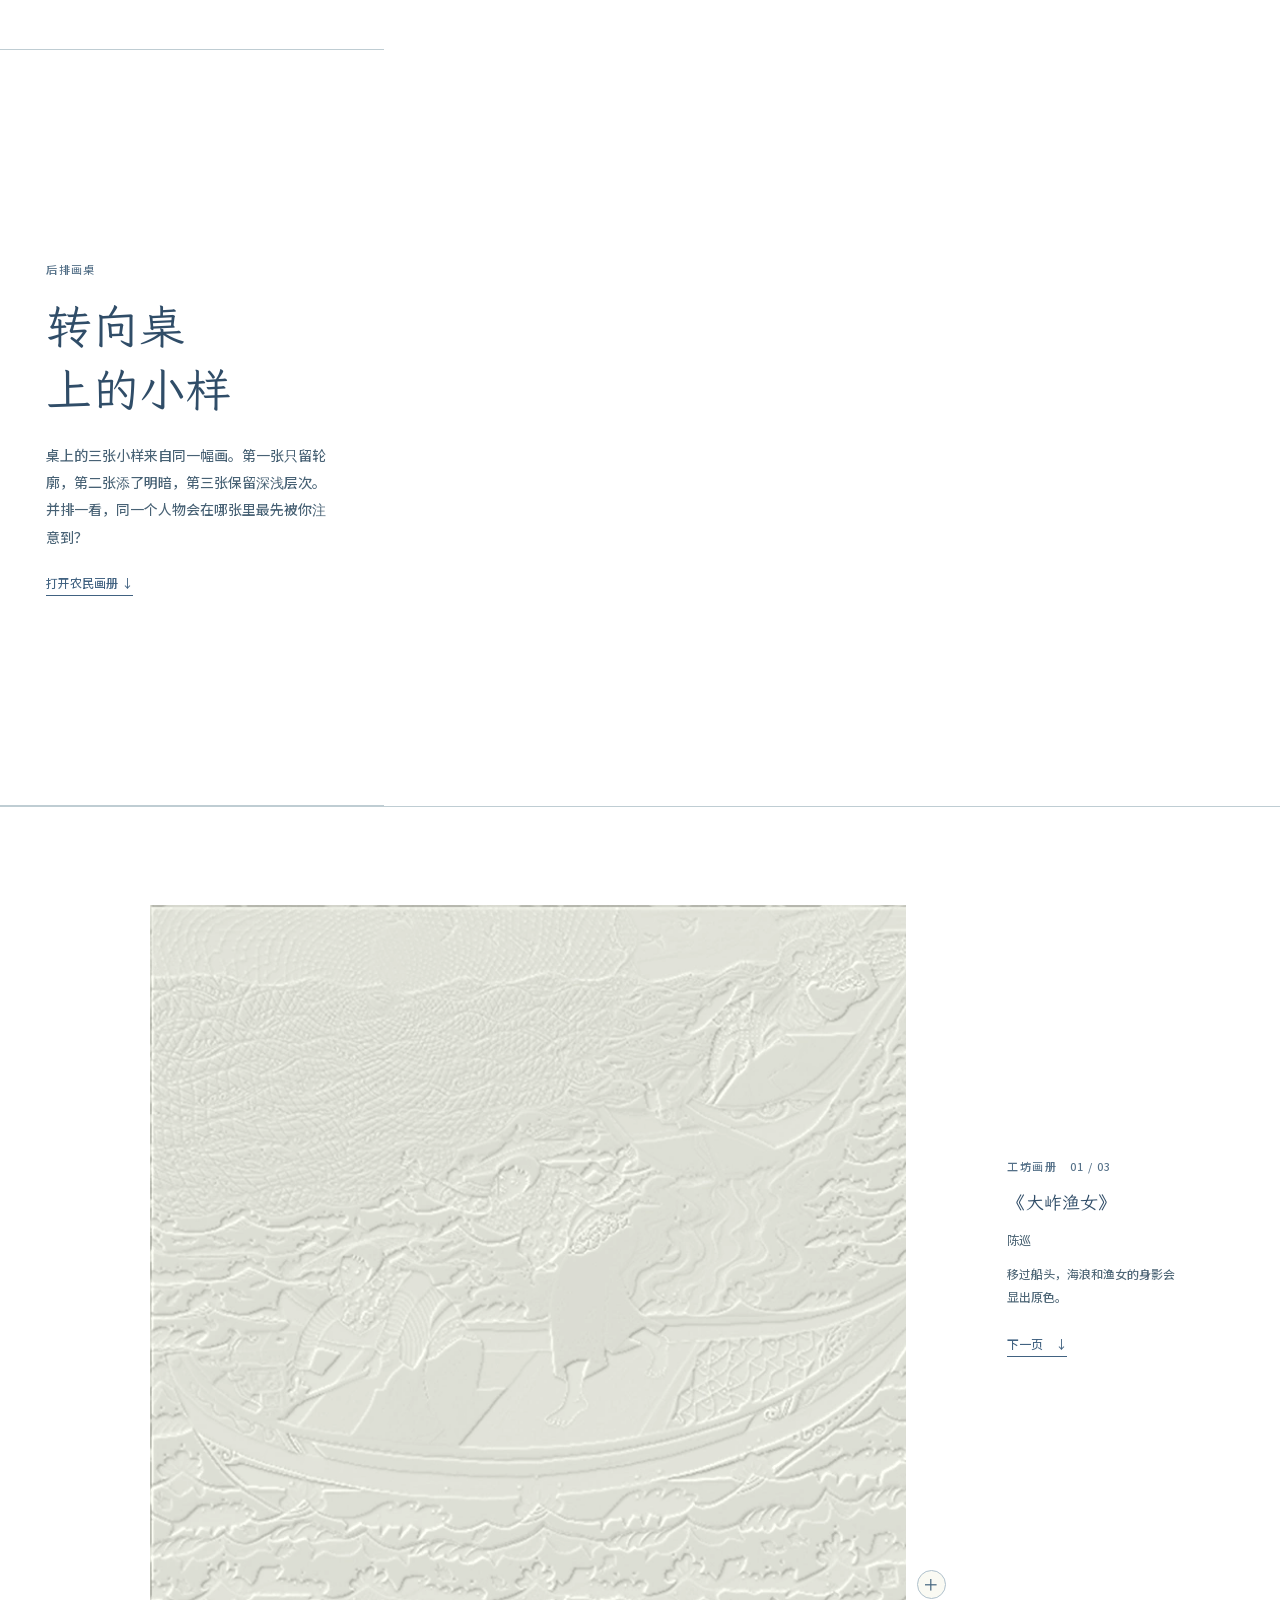
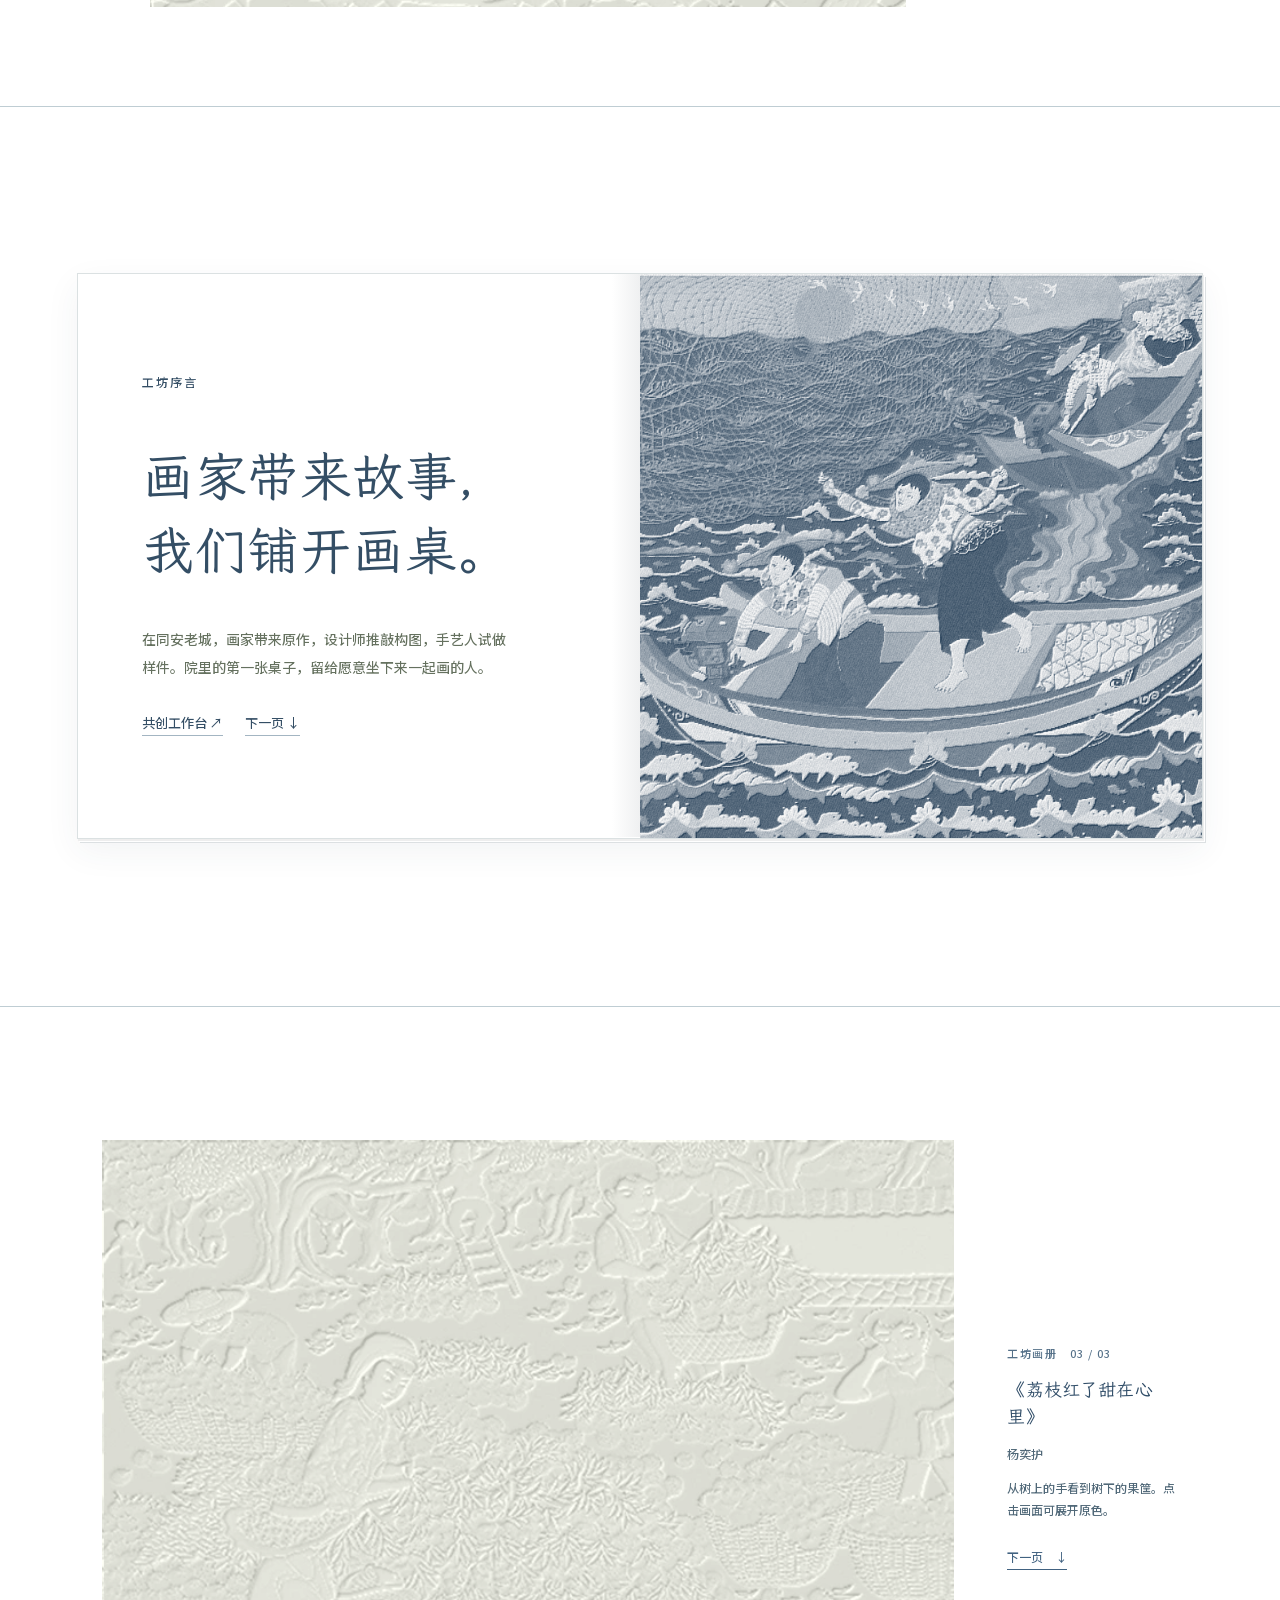
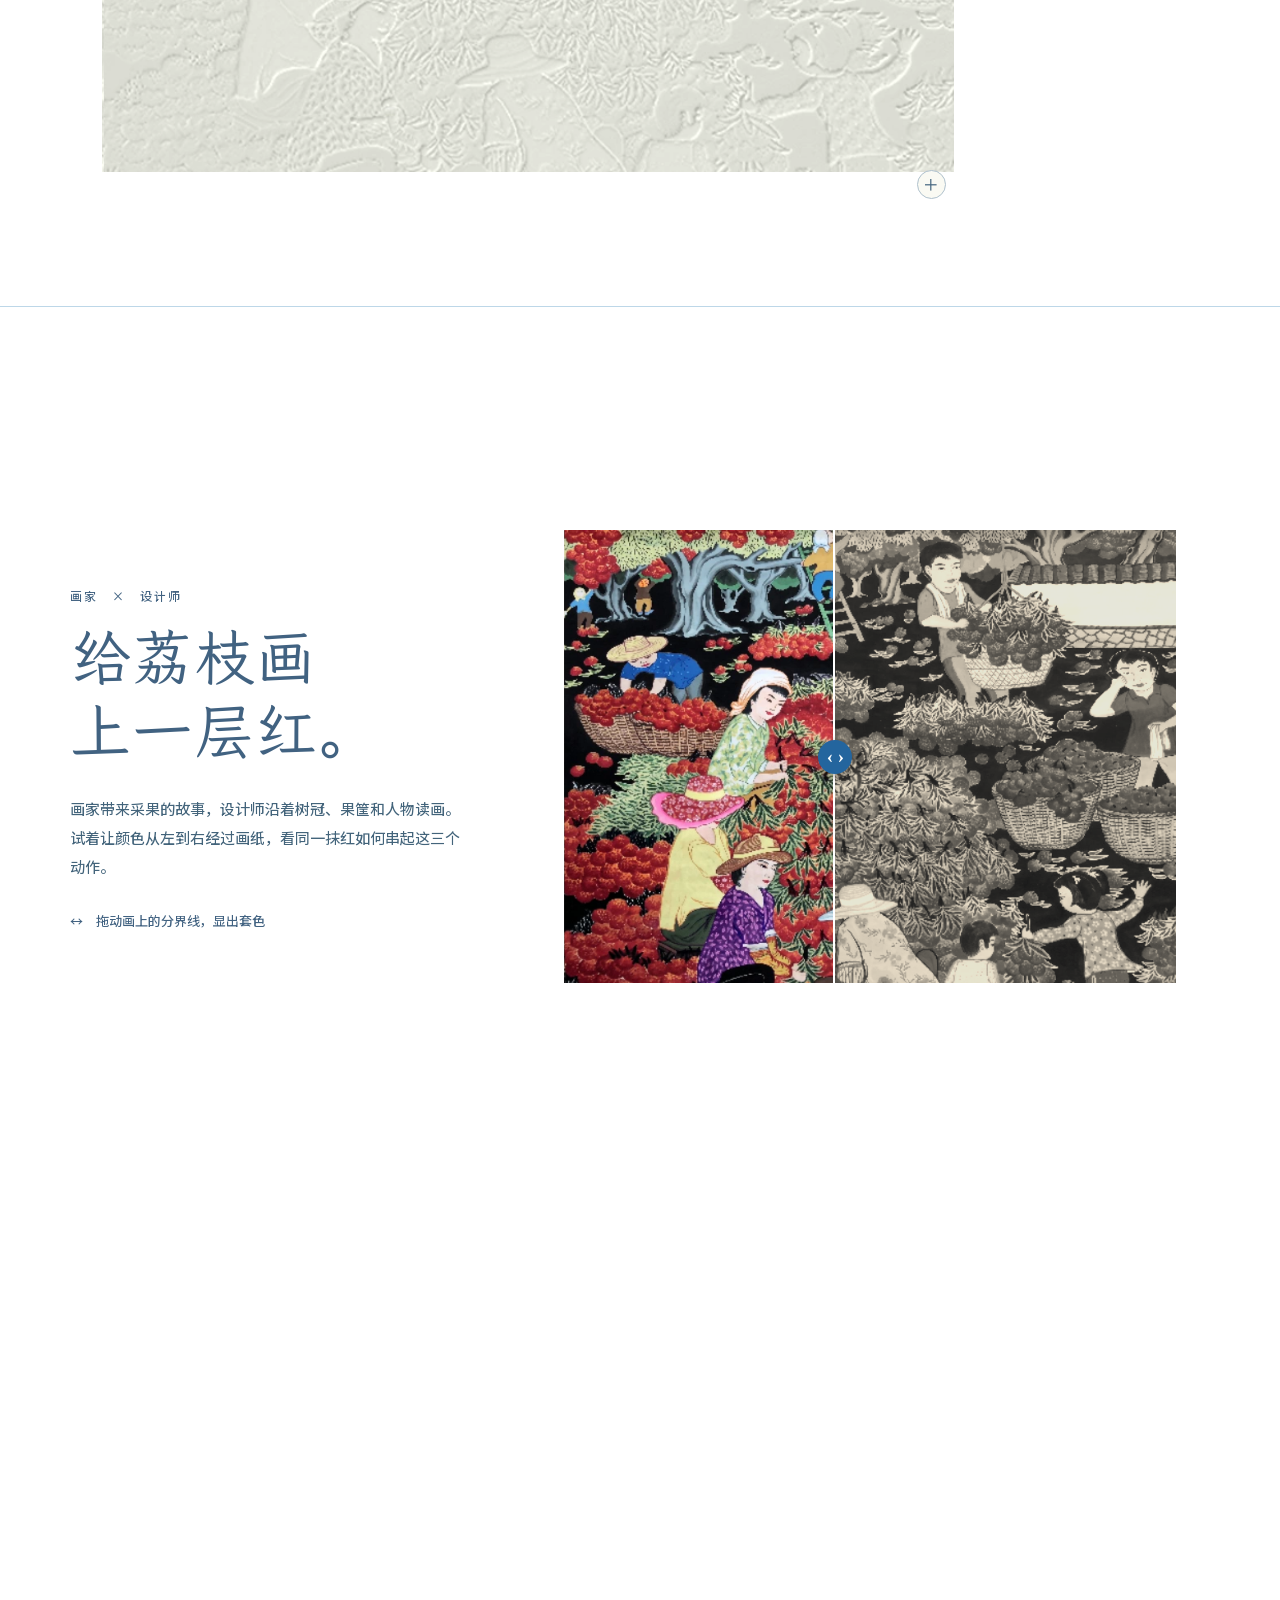
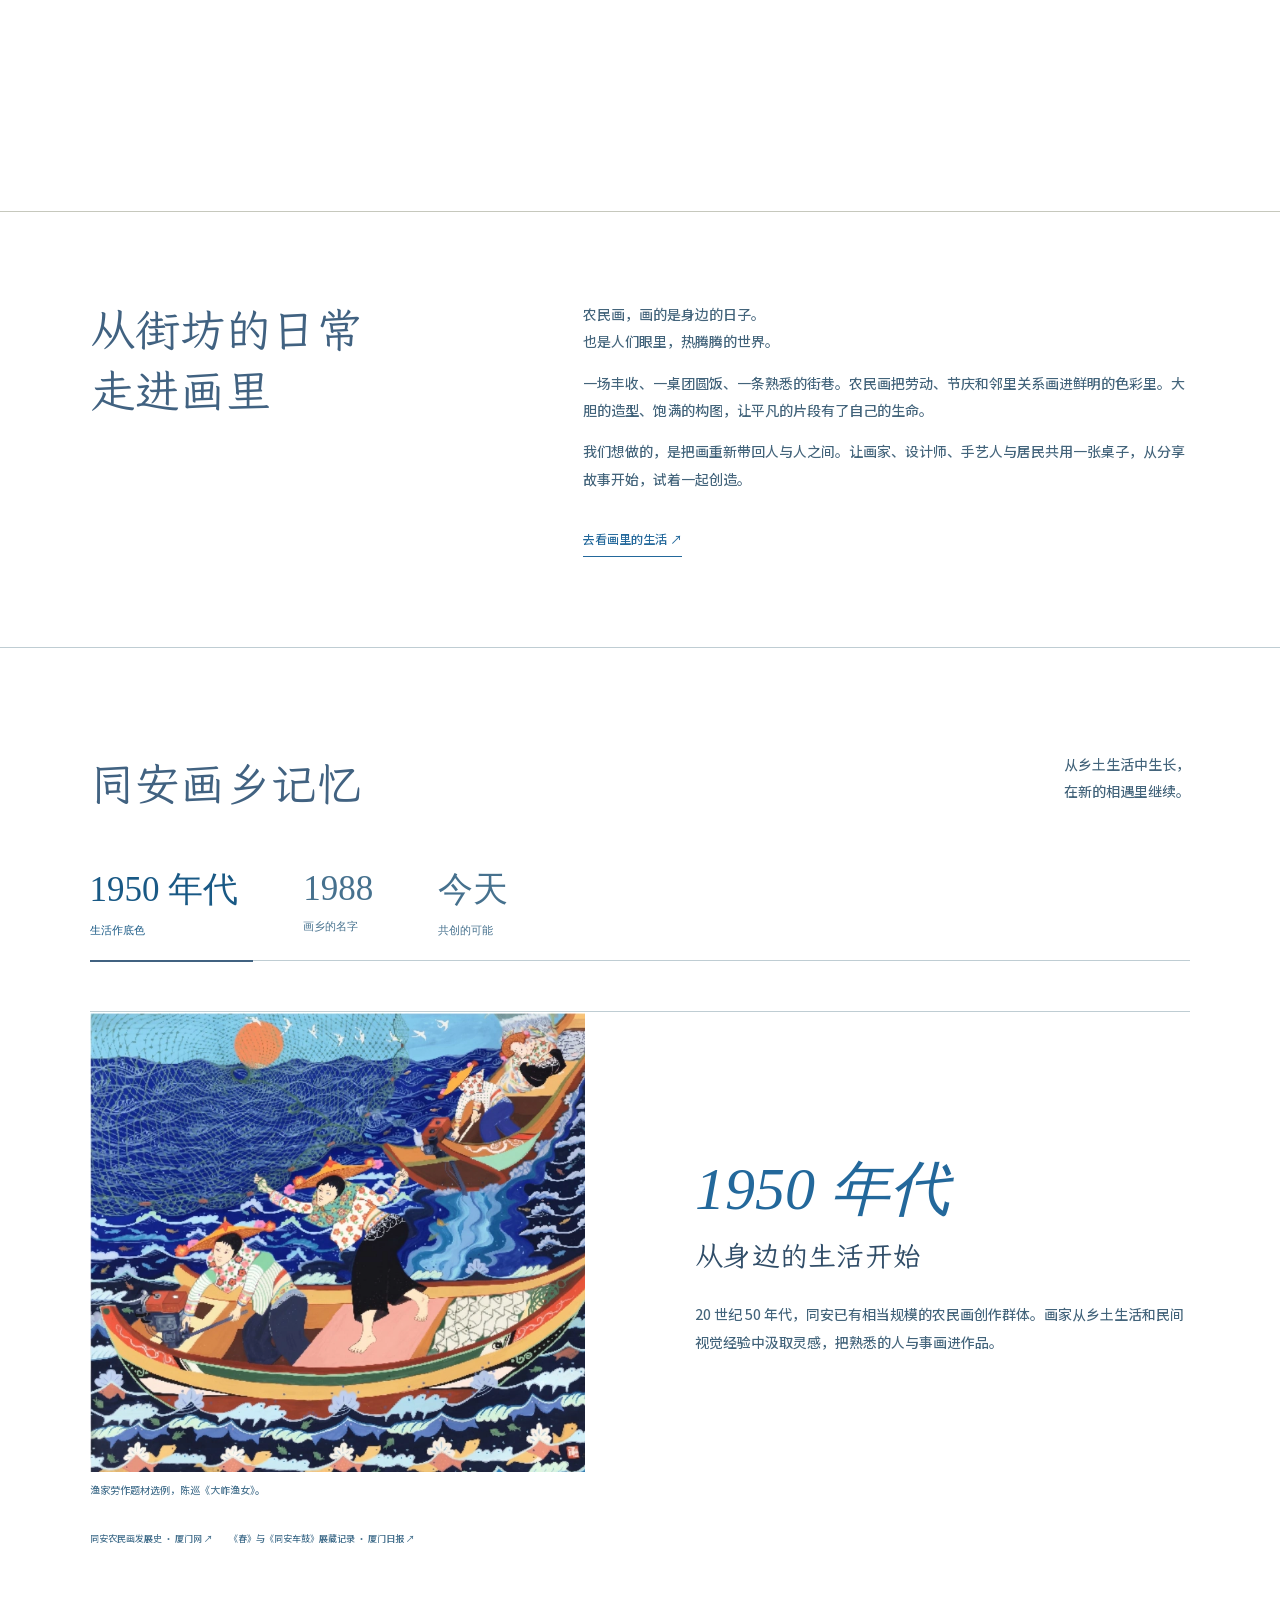
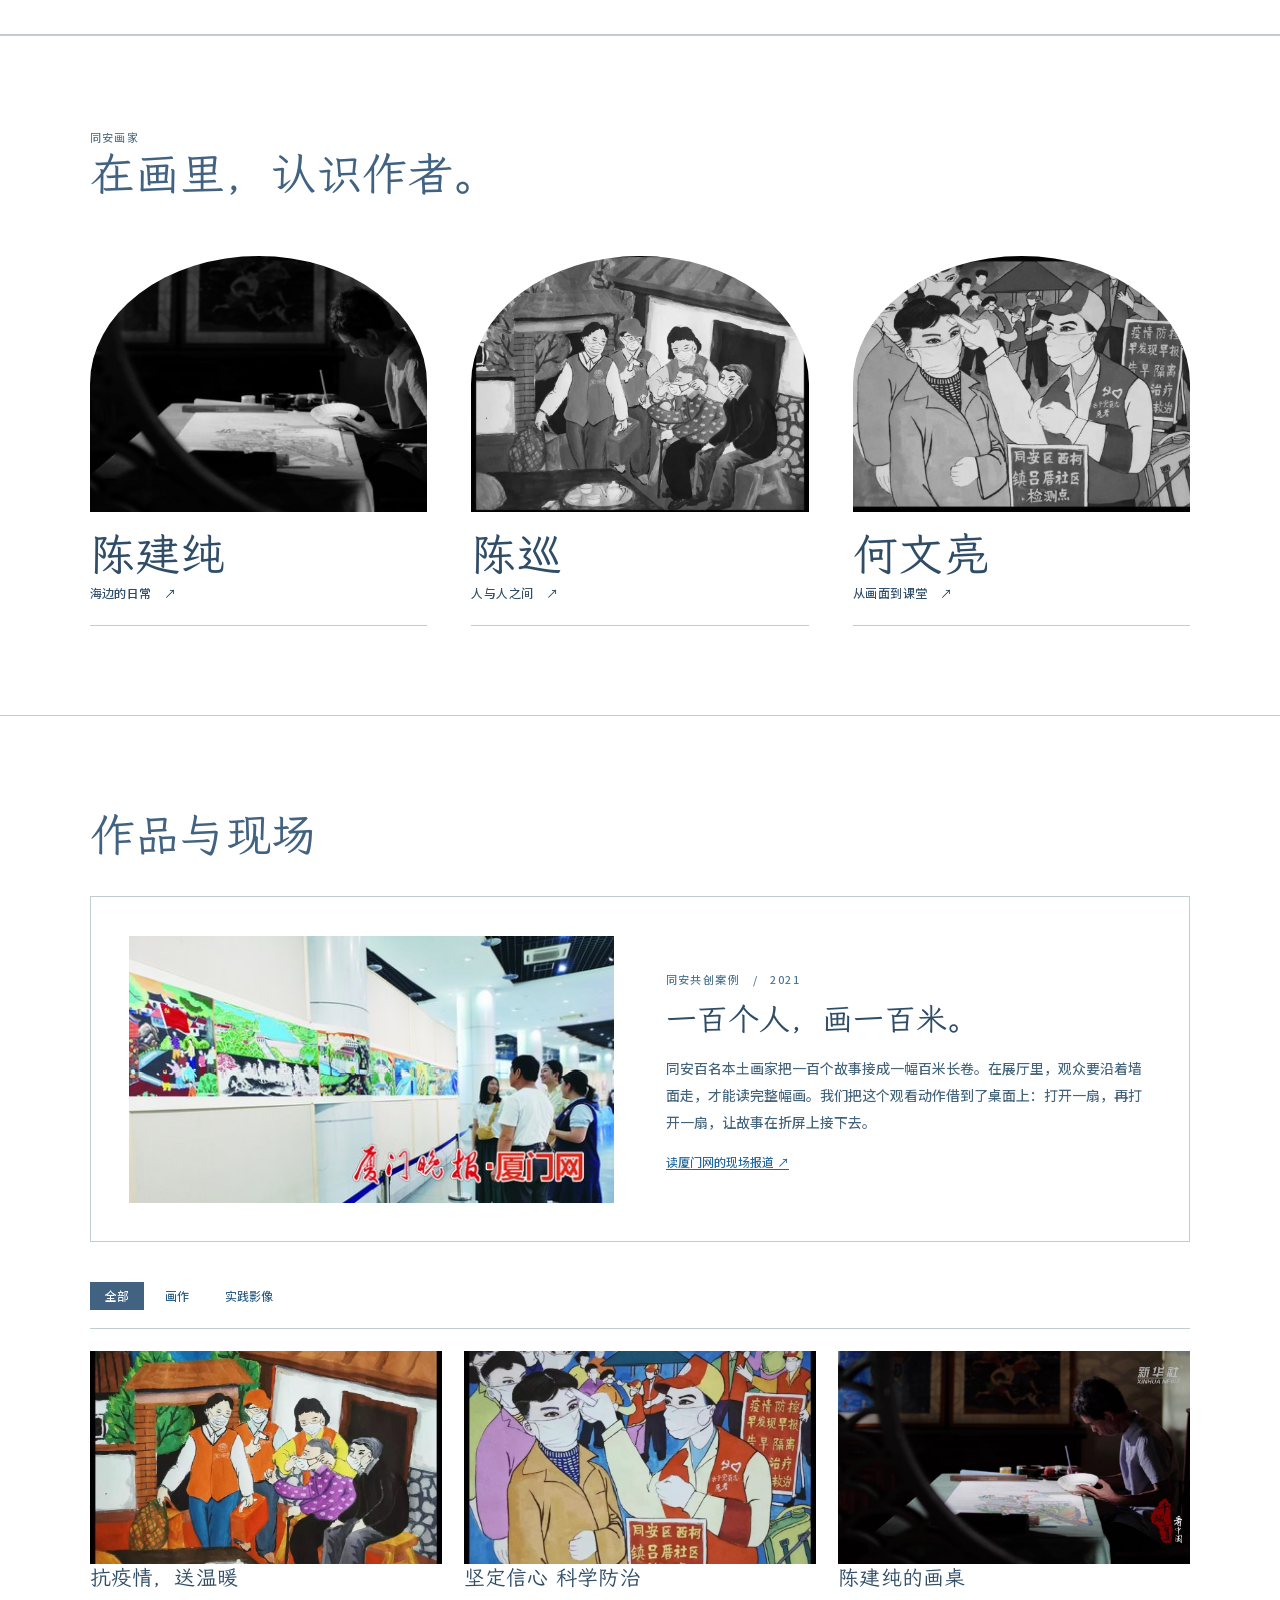
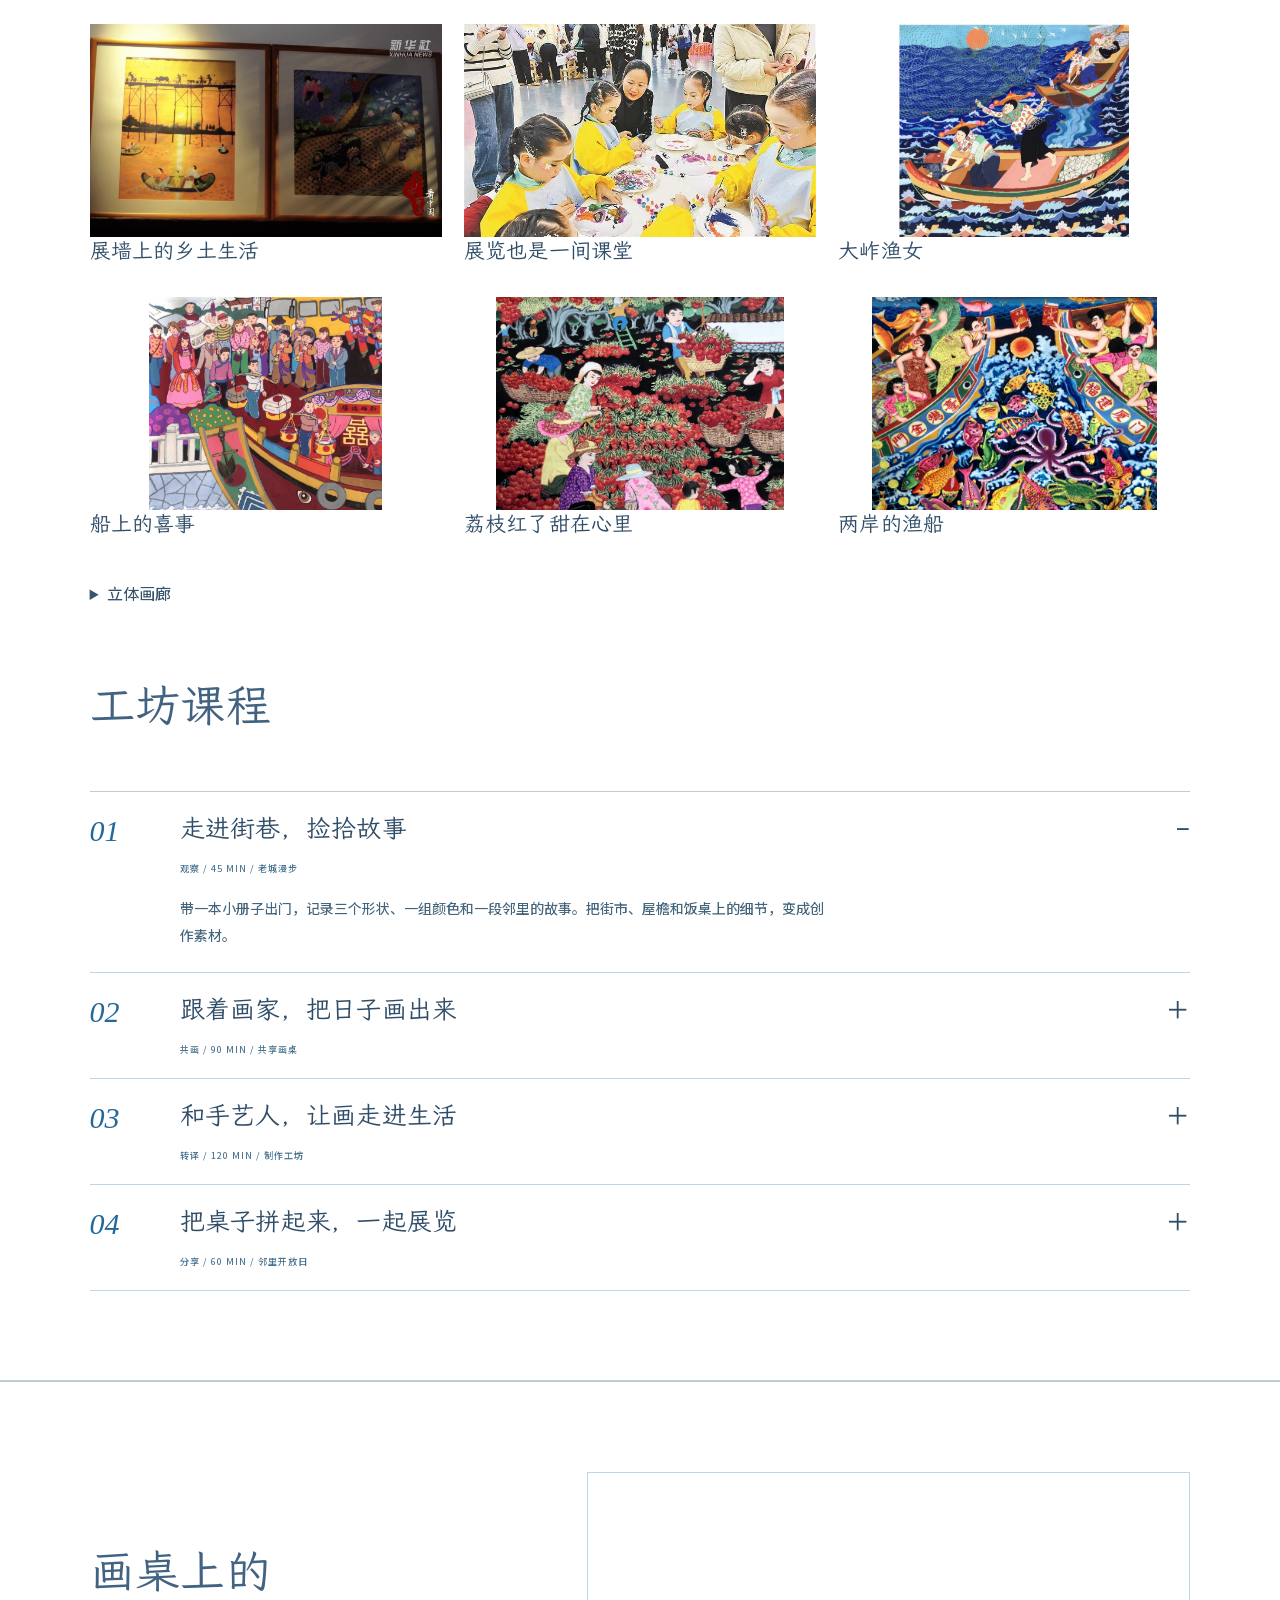
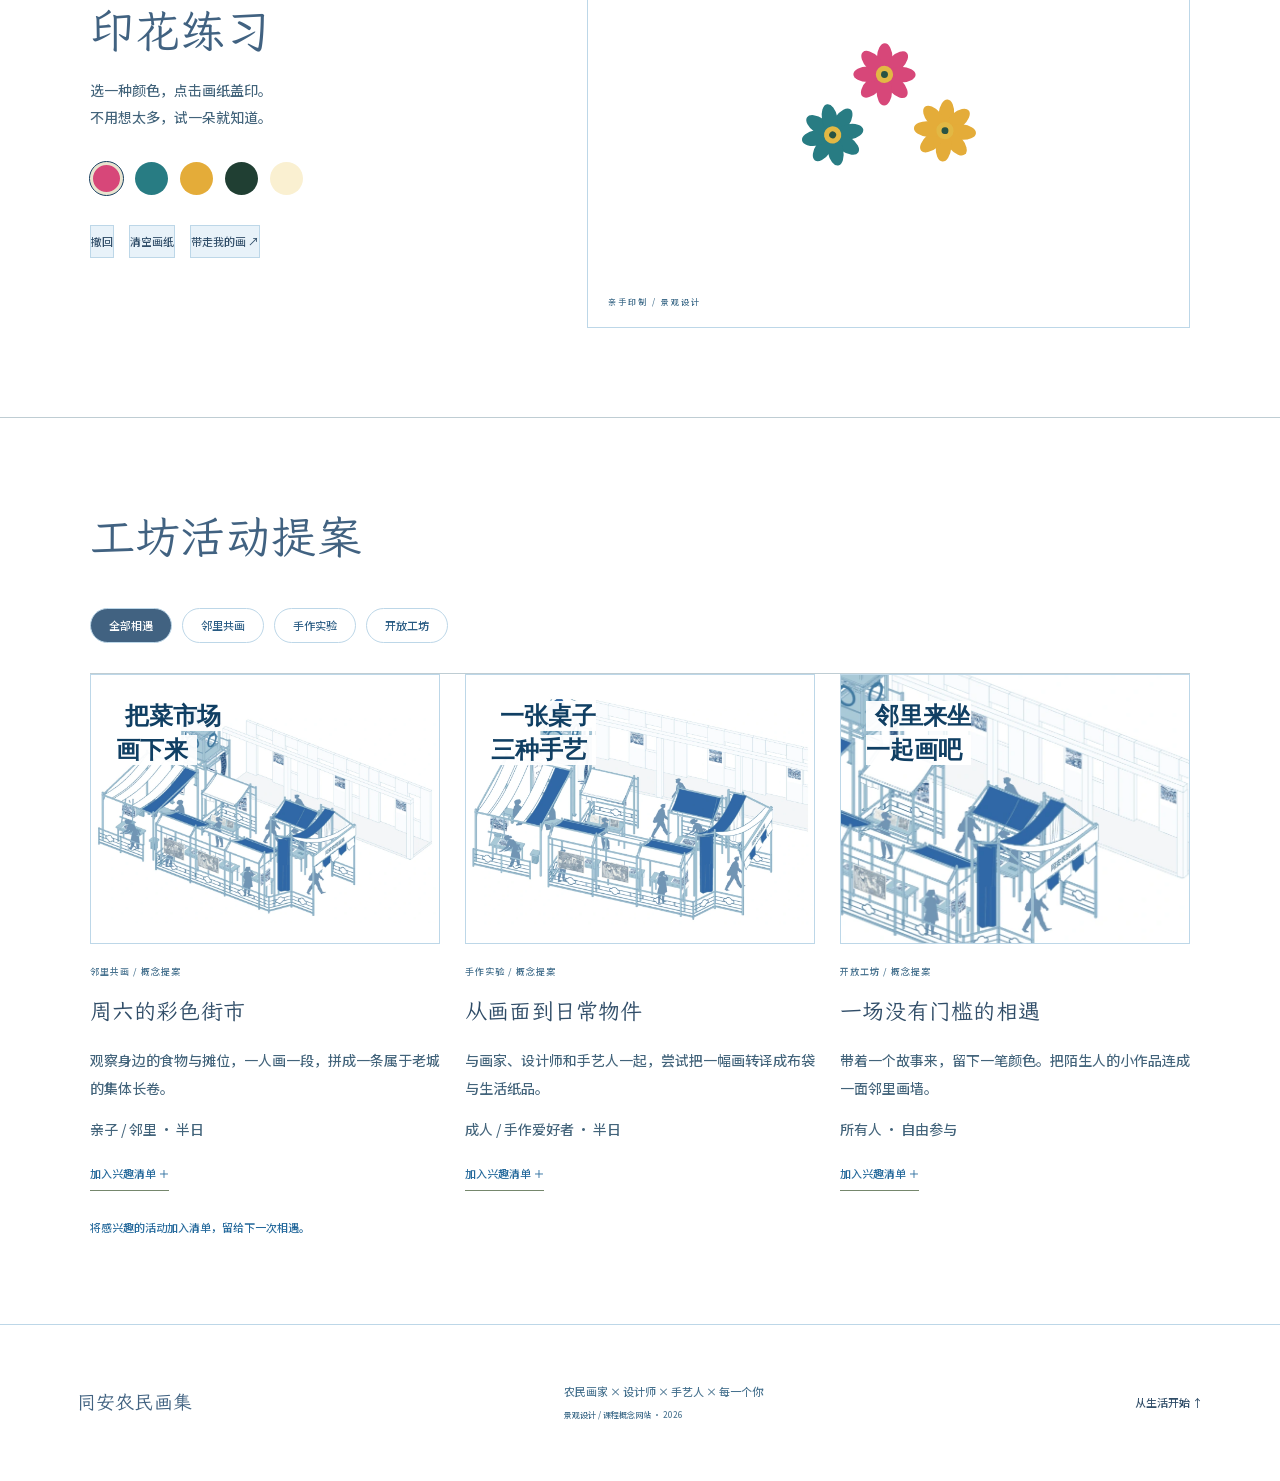
==== commit 1c0ed905: "Rewrite courtyard tour copy and remove the display base" ====
--- a/index.html
+++ b/index.html
@@ -1,5 +1,5 @@
-<!doctype html><html lang="zh-CN"><head><meta charset="utf-8"><link rel="icon" href="data:,"><meta name="viewport" content="width=device-width,initial-scale=1"><title>同安农民画集</title><link rel="stylesheet" href="v2.css?v=20e"><link rel="stylesheet" href="atelier.css?v=20e"><link rel="stylesheet" href="exhibition.css?v=20e"><link rel="stylesheet" href="studio-story.css?v=20e"><link rel="stylesheet" href="bench.css?v=20e"><link rel="stylesheet" href="courtyard.css?v=belltower1"><link rel="stylesheet" href="edition.css?v=20e"><link rel="stylesheet" href="tour.css?v=belltower1"><script type="importmap">{"imports":{"three":"./vendor/three.module.js"}}</script></head><body><header><a class="logo" href="#"><span>同安农民画集<small>FOLK ART / SHARED LIFE</small></span></a><nav><a href="#concept">工坊概念</a><a href="#history">画乡记忆</a><a href="#artists">画家</a><a href="#studio">作品档案</a><a href="#events">工坊日历</a></nav><a class="nav-cta" href="#visit-0">进入院落 ↘</a><label class="language-picker"><select data-language aria-label="语言"><option lang="zh-CN" value="zh-CN">简体中文</option><option lang="zh-HK" value="zh-HK">香港繁體</option><option lang="en" value="en">English</option><option lang="ja" value="ja">日本語</option></select></label></header><main><section class="court-hero" id="home"><h1 class="market-mast" aria-label="同安画集"><span>同安</span><span>画集</span></h1><div class="tour-story"><div class="tour-stage"><figure class="court-stage"><div id="court-viewport" tabindex="0" aria-label="院落三维模型，拖动或按左右方向键旋转，Home 回到当前导览视角"><img src="assets/court-plan.webp?v=belltower1" alt="同安农民画集院落轴测，右侧入口、前排画摊与后方钟楼"></div>
-</figure></div><div class="tour-text"><section class="tour-stop" id="site-context"><div><small>场地总览</small><h2>街区里的画院</h2><p>蓝白棚顶沿院子铺开，画摊沿通道分列两侧，后方增设一座小钟楼。</p><a class="tour-next" href="#visit-0">进入院落　↓</a></div></section><section class="tour-stop" id="visit-0"><div><small>院内导览　01 / 04</small><h2>沿画帘进院</h2><p>从高处看，五个展位分列通道两侧。沿着空出来的这条路，走进同安的农民画集。</p><a class="tour-next" href="#visit-1">继续参观 ↓</a></div></section><section class="tour-stop" id="visit-1"><div><small>院内导览　02 / 04</small><h2>从门头下穿过</h2><p>走近挂着「同安农民画集」的门头。镜头从侧面转过来，两片布帘之间露出了通向前排的路。</p><a class="tour-next" href="#visit-2">继续参观 ↓</a></div></section><section class="tour-stop" id="visit-2"><div><small>院内导览　03 / 04</small><h2>停在挂画前</h2><p>看陈巡与何文亮笔下的同安。两幅公开发表的农民画被转成灰蓝色版画试样，沿着挂架和展台连续陈列。</p><a href="#artists">查看参展作品的作者 ↗</a><a href="https://www.thepaper.cn/newsDetail_forward_20449765" target="_blank" rel="noopener">院内其他展陈图样来源 ↗</a><a class="tour-next" href="#visit-3">继续参观 ↓</a></div></section><section class="tour-stop" id="visit-3"><div><small>院内导览　04 / 04</small><h2>转向桌上的小样</h2><p>来到后排，依次看轮廓、明暗和完整色阶。三张蓝版取自同一幅作品，展示本网站的图像转译过程。</p><a class="tour-next" href="#print-sea">翻开画册 ↓</a></div></section></div></div></section><section class="folio" id="print-sea"><button class="rub-print" data-art="sea" aria-label="显影或收起《大岞渔女》" aria-pressed="false"><span class="impression"></span><span class="pigment"></span><b class="folio-plus">＋</b></button><aside><small>工坊画册　01 / 03</small><h2>《大岞渔女》</h2><p>陈巡</p><p>移过船头，海浪和渔女的身影会显出原色。</p><a href="#print-guide">下一页　↓</a></aside></section><section id="print-guide" class="folio-guide"><article class="guide-spread"><div class="guide-copy"><small>工坊序言</small><h2>画家带来故事，<br>我们铺开画桌。</h2><p>在同安老城，画家带来原作，设计师推敲构图，手艺人试做样件。院里的第一张桌子，留给愿意坐下来一起画的人。</p><nav><a href="#concept">共创工作台 ↗</a><a href="#print-lychee">下一页 ↓</a></nav></div><button class="guide-plate" aria-label="显影或收起渔女画稿" aria-pressed="false"><span class="plate-ink"></span></button></article></section><section class="folio" id="print-lychee"><button class="rub-print" data-art="lychee" aria-label="显影或收起《荔枝红了甜在心里》" aria-pressed="false"><span class="impression"></span><span class="pigment"></span><b class="folio-plus">＋</b></button><aside><small>工坊画册　03 / 03</small><h2>《荔枝红了甜在心里》</h2><p>杨奕护</p><p>从树上的手看到树下的果筐。点击画面可展开原色。</p><a href="#concept">下一页　↓</a></aside></section><section id="concept" aria-label="同安工坊互动故事">
+<!doctype html><html lang="zh-CN"><head><meta charset="utf-8"><link rel="icon" href="data:,"><meta name="viewport" content="width=device-width,initial-scale=1"><title>同安农民画集</title><link rel="stylesheet" href="v2.css?v=20e"><link rel="stylesheet" href="atelier.css?v=20e"><link rel="stylesheet" href="exhibition.css?v=20e"><link rel="stylesheet" href="studio-story.css?v=20e"><link rel="stylesheet" href="bench.css?v=20e"><link rel="stylesheet" href="courtyard.css?v=courtyard-white3"><link rel="stylesheet" href="edition.css?v=20e"><link rel="stylesheet" href="tour.css?v=belltower1"><script type="importmap">{"imports":{"three":"./vendor/three.module.js"}}</script></head><body><header><a class="logo" href="#"><span>同安农民画集<small>FOLK ART / SHARED LIFE</small></span></a><nav><a href="#concept">工坊概念</a><a href="#history">画乡记忆</a><a href="#artists">画家</a><a href="#studio">作品档案</a><a href="#events">工坊日历</a></nav><a class="nav-cta" href="#visit-0">进入院落 ↘</a><label class="language-picker"><select data-language aria-label="语言"><option lang="zh-CN" value="zh-CN">简体中文</option><option lang="zh-HK" value="zh-HK">香港繁體</option><option lang="en" value="en">English</option><option lang="ja" value="ja">日本語</option></select></label></header><main><section class="court-hero" id="home"><h1 class="market-mast" aria-label="同安画集"><span>同安</span><span>画集</span></h1><div class="tour-story"><div class="tour-stage"><figure class="court-stage"><div id="court-viewport" tabindex="0" aria-label="院落三维模型，拖动或按左右方向键旋转，Home 回到当前导览视角"><img src="assets/court-plan.webp?v=courtyard-white3" alt="同安农民画集院落轴测，右侧入口、前排画摊与后方钟楼"></div>
+</figure></div><div class="tour-text"><section class="tour-stop" id="site-context"><div><small>院落总览</small><h2>街区里的画院</h2><p>这处院子里有摆画的摊位，也有可以试印的桌子。沿棚下的小路往里走，院角有座小钟楼。</p><a class="tour-next" href="#visit-0">往院里走 ↓</a></div></section><section class="tour-stop" id="visit-0"><div><small>从上方看</small><h2>沿画帘进院</h2><p>棚子分成前后两排，中间留出一条路。你可以先看看哪些画挂在外面，再挑一个摊位走近。</p><a class="tour-next" href="#visit-1">去看门头 ↓</a></div></section><section class="tour-stop" id="visit-1"><div><small>市集入口</small><h2>从门头下穿过</h2><p>门头上写着「同安农民画集」。还没进门，就能从围栏的花窗间瞥见几幅画。蓝帘之间留着入口。</p><a class="tour-next" href="#visit-2">去看挂画 ↓</a></div></section><section class="tour-stop" id="visit-2"><div><small>前排画摊</small><h2>停在挂画前</h2><p>陈巡画邻里送去关怀，何文亮画社区防疫。两幅画都做成了灰蓝色小样，可以凑近看看人物的动作。</p><a href="#artists">认识画家 ↗</a><a href="https://www.thepaper.cn/newsDetail_forward_20449765" target="_blank" rel="noopener">其他展品的图样出处 ↗</a><a class="tour-next" href="#visit-3">去后排画桌 ↓</a></div></section><section class="tour-stop" id="visit-3"><div><small>后排画桌</small><h2>转向桌上的小样</h2><p>桌上的三张小样来自同一幅画。第一张只留轮廓，第二张添了明暗，第三张保留深浅层次。并排一看，同一个人物会在哪张里最先被你注意到？</p><a class="tour-next" href="#print-sea">打开农民画册 ↓</a></div></section></div></div></section><section class="folio" id="print-sea"><button class="rub-print" data-art="sea" aria-label="显影或收起《大岞渔女》" aria-pressed="false"><span class="impression"></span><span class="pigment"></span><b class="folio-plus">＋</b></button><aside><small>工坊画册　01 / 03</small><h2>《大岞渔女》</h2><p>陈巡</p><p>移过船头，海浪和渔女的身影会显出原色。</p><a href="#print-guide">下一页　↓</a></aside></section><section id="print-guide" class="folio-guide"><article class="guide-spread"><div class="guide-copy"><small>工坊序言</small><h2>画家带来故事，<br>我们铺开画桌。</h2><p>在同安老城，画家带来原作，设计师推敲构图，手艺人试做样件。院里的第一张桌子，留给愿意坐下来一起画的人。</p><nav><a href="#concept">共创工作台 ↗</a><a href="#print-lychee">下一页 ↓</a></nav></div><button class="guide-plate" aria-label="显影或收起渔女画稿" aria-pressed="false"><span class="plate-ink"></span></button></article></section><section class="folio" id="print-lychee"><button class="rub-print" data-art="lychee" aria-label="显影或收起《荔枝红了甜在心里》" aria-pressed="false"><span class="impression"></span><span class="pigment"></span><b class="folio-plus">＋</b></button><aside><small>工坊画册　03 / 03</small><h2>《荔枝红了甜在心里》</h2><p>杨奕护</p><p>从树上的手看到树下的果筐。点击画面可展开原色。</p><a href="#concept">下一页　↓</a></aside></section><section id="concept" aria-label="同安工坊互动故事">
 <div class="bench-sticky">
 <div class="bench-layout"><div class="bench-copy">
 <small id="bench-role">画家　×　设计师</small>
@@ -13,7 +13,7 @@
 <div class="bench-scene feedback-scene" hidden><div class="edition-paper proof-paper"><div class="paper-meta"><b>试样记录</b><span id="proof-ver">初样</span></div><div class="proof-art"></div><div class="paper-meta"><i id="proof-label">采果全景</i><span>工作台留样</span></div></div><div class="bench-options"><button data-revise="0">保留全景</button><button data-revise="1">放大采果人</button></div></div>
 </div></div></div></section><section id="story" class="story section"><div class="section-index">01 / THE EVERYDAY IS EXTRAORDINARY</div><div class="story-grid"><h2>从街坊的日常<br>走进画里</h2><div><p class="lead">农民画，画的是身边的日子。<br>也是人们眼里，热腾腾的世界。</p><p>一场丰收、一桌团圆饭、一条熟悉的街巷。农民画把劳动、节庆和邻里关系画进鲜明的色彩里。大胆的造型、饱满的构图，让平凡的片段有了自己的生命。</p><p>我们想做的，是把画重新带回人与人之间。让画家、设计师、手艺人与居民共用一张桌子，从分享故事开始，试着一起创造。</p><a class="text-link" href="#studio">去看画里的生活 ↗</a></div></div><div hidden class="motif-strip"><article><div class="motif flower">✳</div><span>01 / 色彩</span><h3>大胆一点，也没关系。</h3><p>让桃红、湖蓝和明黄相遇，用颜色讲心情。</p></article><article><div class="motif fish">◒</div><span>02 / 造型</span><h3>不必“像”，要有自己的样子。</h3><p>夸张一条鱼，放大一朵花，画出独有的观察。</p></article><article><div class="motif people">♧</div><span>03 / 故事</span><h3>画里的主角，就是我们。</h3><p>把劳动、相聚和日常的细节连成一个故事。</p></article></div></section><section class="history section" id="history"><div class="section-index">02 / ROOTED IN TONG’AN</div><div class="section-head"><h2>同安画乡记忆</h2><p>从乡土生活中生长，<br>在新的相遇里继续。</p></div><div class="history-tabs" role="tablist" aria-label="农民画发展阶段"><button role="tab" aria-selected="true" data-era="0">1950 年代 <span>生活作底色</span></button><button role="tab" aria-selected="false" data-era="1">1988 <span>画乡的名字</span></button><button role="tab" aria-selected="false" data-era="2">今天 <span>共创的可能</span></button></div><div class="history-body"><figure class="archive-history"><button class="zoom-photo"><img src="assets/real-tongan-0.jpg" alt="新华社报道中陈列的两幅同安农民画"></button><figcaption>2024 年影像资料 · 同安农民画陈列，新华社 / 同安区融媒体中心</figcaption></figure><div id="era-copy"></div></div><a class="source-link" href="https://zt.xmnn.cn/politics/2022/xds/xmjy/202107/t20210723_40410.html" target="_blank" rel="noopener">同安农民画发展史 · 厦门网 ↗</a>　<a class="source-link" target="_blank" rel="noopener" href="https://www.mnw.cn/xiamen/zhanwu/1716818.html">《春》与《同安车鼓》展藏记录 · 厦门日报 ↗</a></section><section class="makers section" id="artists"><small>同安画家</small><h2>在画里，认识作者。</h2><div class="maker-list"><a href="artist-chen-jianchun.html"><span>陈建纯<small>海边的日常　↗</small></span><img loading="lazy" src="assets/real-tongan-1.jpg" alt=""></a><a href="artist-chen-xun.html"><span>陈巡<small>人与人之间　↗</small></span><img loading="lazy" src="assets/work-chen-xun.jpg" alt=""></a><a href="artist-he-wenliang.html"><span>何文亮<small>从画面到课堂　↗</small></span><img loading="lazy" src="assets/work-he-wenliang.jpg" alt=""></a></div></section><section id="studio" class="section studio"><div class="section-index">同安 · 作品与实践</div><div class="section-head"><h2>作品与现场</h2></div>
 <figure class="scroll-case"><img loading="lazy" src="assets/local-scroll.jpg" alt="观众在展厅观看集体创作的同安百米农民画长卷"><figcaption><small>同安共创案例　/　2021</small><h3>一百个人，画一百米。</h3><p>同安百名本土画家把一百个故事接成一幅百米长卷。在展厅里，观众要沿着墙面走，才能读完整幅画。我们把这个观看动作借到了桌面上：打开一扇，再打开一扇，让故事在折屏上接下去。</p><a target="_blank" rel="noopener" href="https://zt.xmnn.cn/politics/2022/xds/xmjy/202107/t20210723_40410.html">读厦门网的现场报道 ↗</a></figcaption></figure><div class="archive-filters" aria-label="展品分类"><button data-kind="全部" aria-pressed="true">全部</button><button data-kind="作品">画作</button><button data-kind="实践">实践影像</button></div><div class="archive-wall" id="archive-wall"></div>
-<details id="original-paint"><summary>立体画廊</summary><div class="art-picker" role="group" aria-label="选择作品"><button type="button" data-artwork="cloth" data-file="painting-texture.png" aria-pressed="true">层叠花布</button><button type="button" data-artwork="sea" data-file="journal-sea.webp" aria-pressed="false">大岞渔女</button><button type="button" data-artwork="wedding" data-file="journal-wedding.webp" aria-pressed="false">船上的喜事</button><button type="button" data-artwork="lychee" data-file="journal-lychee.webp" aria-pressed="false">荔枝红了甜在心里</button><button type="button" data-artwork="boats" data-file="journal-boats.webp" aria-pressed="false">两岸的渔船</button><button type="button" data-artwork="work-chen-xun" data-file="work-chen-xun.jpg" aria-pressed="false">抗疫情，送温暖</button><button type="button" data-artwork="work-he-wenliang" data-file="work-he-wenliang.jpg" aria-pressed="false">坚定信心 科学防治</button></div><div class="room-window"><div id="model" aria-label="立体画作，拖动或使用左右方向键旋转"><span id="room-status" role="status">正在搭起画架…</span></div><div id="relief-model" hidden tabindex="0" aria-label="立体画作，拖动或使用左右方向键旋转"><img hidden alt=""></div><div class="camera-bar"><span>拖动查看层次</span><div class="weave-views"><button data-camera="room" aria-pressed="true">原画视角</button><button data-camera="table" aria-pressed="false">靠近画桌</button><button data-camera="side" aria-pressed="false">侧看</button></div><div class="relief-views" hidden><button data-relief-view="front" aria-pressed="true">原画视角</button><button data-relief-view="detail">观看细节</button><button data-relief-view="side">侧看</button></div></div></div></details><h2 class="course-heading">工坊课程</h2><div class="course-list"><button class="course active" aria-expanded="true"><span>01</span><div><h3>走进街巷，捡拾故事</h3><small>观察 / 45 MIN / 老城漫步</small><p>带一本小册子出门，记录三个形状、一组颜色和一段邻里的故事。把街市、屋檐和饭桌上的细节，变成创作素材。</p></div><b>−</b></button><button class="course" aria-expanded="false"><span>02</span><div><h3>跟着画家，把日子画出来</h3><small>共画 / 90 MIN / 共享画桌</small><p>试着用夸张的造型与自由的构图表达生活。从一个人、一朵花开始，画出属于自己的同安故事。</p></div><b>＋</b></button><button class="course" aria-expanded="false"><span>03</span><div><h3>和手艺人，让画走进生活</h3><small>转译 / 120 MIN / 制作工坊</small><p>将画面拆解、重组，尝试转印、拼贴和纸品制作。让一幅画成为布袋、卡片或一件陪伴日常的小物。</p></div><b>＋</b></button><button class="course" aria-expanded="false"><span>04</span><div><h3>把桌子拼起来，一起展览</h3><small>分享 / 60 MIN / 邻里开放日</small><p>把各自的作品摆在一起，讲讲画背后的故事。邀请路过的邻居坐下，也为下一次共创留下新的线索。</p></div><b>＋</b></button></div></section><section class="play section" id="play"><div class="play-left"><div class="section-index">04 / YOUR FIRST LITTLE CREATION</div><h2>画桌上的<br>印花练习</h2><p>选一种颜色，点击画纸盖印。<br>不用想太多，试一朵就知道。</p><div class="palette" aria-label="选择花朵颜色"></div><div class="drawing-actions"><button id="undo">撤回</button><button id="clear">清空画纸</button><button id="download">带走我的画 ↗</button></div></div><div class="paper-frame"><svg id="drawing" viewBox="0 0 650 450" role="img" aria-label="点击画纸印花"></svg><span>亲手印制 / 景观设计</span></div></section><section class="section events" id="events"><div class="section-index">05 / GOOD THINGS HAPPEN TOGETHER</div><div class="section-head"><h2>工坊活动提案</h2></div><div class="filters"><button class="selected" data-filter="all">全部相遇</button><button data-filter="邻里共画">邻里共画</button><button data-filter="手作实验">手作实验</button><button data-filter="开放工坊">开放工坊</button></div><div class="event-grid" id="event-grid"></div><div class="interest-summary" id="interest-summary">将感兴趣的活动加入清单，留给下一次相遇。</div></section></main><footer><a class="logo" href="#"><span>同安农民画集</span></a><p>农民画家 × 设计师 × 手艺人 × 每一个你<br><small>景观设计 / 课程概念网站 · 2026</small></p><a href="#story">从生活开始 ↑</a></footer><dialog id="photo-view"><button id="photo-close">关闭 ×</button><img alt=""><p></p></dialog><script src="archive.js?v=course4" defer></script><script src="rub-print.js?v=21c" defer></script><script src="bench.js?v=20e" defer></script><script type="module" src="folding-screen.js?v=20e"></script><div id="toast" role="status"></div><script src="v2.js?v=course4"></script><script type="module" src="courtyard.js?v=paint-route2"></script><script type="module" src="painting-reliefs.js"></script><script defer src="languages.js?v=paint-route2"></script><script defer src="language-switch.js?v=1"></script></body></html>
+<details id="original-paint"><summary>立体画廊</summary><div class="art-picker" role="group" aria-label="选择作品"><button type="button" data-artwork="cloth" data-file="painting-texture.png" aria-pressed="true">层叠花布</button><button type="button" data-artwork="sea" data-file="journal-sea.webp" aria-pressed="false">大岞渔女</button><button type="button" data-artwork="wedding" data-file="journal-wedding.webp" aria-pressed="false">船上的喜事</button><button type="button" data-artwork="lychee" data-file="journal-lychee.webp" aria-pressed="false">荔枝红了甜在心里</button><button type="button" data-artwork="boats" data-file="journal-boats.webp" aria-pressed="false">两岸的渔船</button><button type="button" data-artwork="work-chen-xun" data-file="work-chen-xun.jpg" aria-pressed="false">抗疫情，送温暖</button><button type="button" data-artwork="work-he-wenliang" data-file="work-he-wenliang.jpg" aria-pressed="false">坚定信心 科学防治</button></div><div class="room-window"><div id="model" aria-label="立体画作，拖动或使用左右方向键旋转"><span id="room-status" role="status">正在搭起画架…</span></div><div id="relief-model" hidden tabindex="0" aria-label="立体画作，拖动或使用左右方向键旋转"><img hidden alt=""></div><div class="camera-bar"><span>拖动查看层次</span><div class="weave-views"><button data-camera="room" aria-pressed="true">原画视角</button><button data-camera="table" aria-pressed="false">靠近画桌</button><button data-camera="side" aria-pressed="false">侧看</button></div><div class="relief-views" hidden><button data-relief-view="front" aria-pressed="true">原画视角</button><button data-relief-view="detail">观看细节</button><button data-relief-view="side">侧看</button></div></div></div></details><h2 class="course-heading">工坊课程</h2><div class="course-list"><button class="course active" aria-expanded="true"><span>01</span><div><h3>走进街巷，捡拾故事</h3><small>观察 / 45 MIN / 老城漫步</small><p>带一本小册子出门，记录三个形状、一组颜色和一段邻里的故事。把街市、屋檐和饭桌上的细节，变成创作素材。</p></div><b>−</b></button><button class="course" aria-expanded="false"><span>02</span><div><h3>跟着画家，把日子画出来</h3><small>共画 / 90 MIN / 共享画桌</small><p>试着用夸张的造型与自由的构图表达生活。从一个人、一朵花开始，画出属于自己的同安故事。</p></div><b>＋</b></button><button class="course" aria-expanded="false"><span>03</span><div><h3>和手艺人，让画走进生活</h3><small>转译 / 120 MIN / 制作工坊</small><p>将画面拆解、重组，尝试转印、拼贴和纸品制作。让一幅画成为布袋、卡片或一件陪伴日常的小物。</p></div><b>＋</b></button><button class="course" aria-expanded="false"><span>04</span><div><h3>把桌子拼起来，一起展览</h3><small>分享 / 60 MIN / 邻里开放日</small><p>把各自的作品摆在一起，讲讲画背后的故事。邀请路过的邻居坐下，也为下一次共创留下新的线索。</p></div><b>＋</b></button></div></section><section class="play section" id="play"><div class="play-left"><div class="section-index">04 / YOUR FIRST LITTLE CREATION</div><h2>画桌上的<br>印花练习</h2><p>选一种颜色，点击画纸盖印。<br>不用想太多，试一朵就知道。</p><div class="palette" aria-label="选择花朵颜色"></div><div class="drawing-actions"><button id="undo">撤回</button><button id="clear">清空画纸</button><button id="download">带走我的画 ↗</button></div></div><div class="paper-frame"><svg id="drawing" viewBox="0 0 650 450" role="img" aria-label="点击画纸印花"></svg><span>亲手印制 / 景观设计</span></div></section><section class="section events" id="events"><div class="section-index">05 / GOOD THINGS HAPPEN TOGETHER</div><div class="section-head"><h2>工坊活动提案</h2></div><div class="filters"><button class="selected" data-filter="all">全部相遇</button><button data-filter="邻里共画">邻里共画</button><button data-filter="手作实验">手作实验</button><button data-filter="开放工坊">开放工坊</button></div><div class="event-grid" id="event-grid"></div><div class="interest-summary" id="interest-summary">将感兴趣的活动加入清单，留给下一次相遇。</div></section></main><footer><a class="logo" href="#"><span>同安农民画集</span></a><p>农民画家 × 设计师 × 手艺人 × 每一个你<br><small>景观设计 / 课程概念网站 · 2026</small></p><a href="#story">从生活开始 ↑</a></footer><dialog id="photo-view"><button id="photo-close">关闭 ×</button><img alt=""><p></p></dialog><script src="archive.js?v=course4" defer></script><script src="rub-print.js?v=21c" defer></script><script src="bench.js?v=20e" defer></script><script type="module" src="folding-screen.js?v=20e"></script><div id="toast" role="status"></div><script src="v2.js?v=course4"></script><script type="module" src="courtyard.js?v=courtyard-white3"></script><script type="module" src="painting-reliefs.js"></script><script defer src="languages.js?v=courtyard-white3"></script><script defer src="language-switch.js?v=1"></script></body></html>
 
 
 
--- a/courtyard.css
+++ b/courtyard.css
@@ -1,6 +1,6 @@
 :root{--line:#bdd7e8;--navy:#194e79;--blue:#2968a2;--wash:#eef6fb;--night:#fff;--light:#184e77;--brass:#2968a2;--paper:#fff;--dark:#153d5c;--accent:#266ba5;--ink:#184870;--sand:#f8fbfd;--rouge:#2467a4;--rule:#c0d8e8;--pink:#2b75ad}
 body,header,footer{color:var(--navy);background:white}header{height:74px;border-color:var(--line)}.logo{color:var(--blue)}.logo span{border-color:var(--line)}.nav-cta,header nav a{color:var(--navy)}
 .court-hero{padding:clamp(24px,3.8vw,75px) max(5.5%,calc((100vw - 1580px)/2)) 24px;display:grid;grid-template-columns:minmax(220px,.68fr) minmax(0,1.7fr);gap:0 2%;align-items:center;background:#fff}.court-intro{position:relative;z-index:2}.court-kicker{display:flex;align-items:center;gap:10px;font-size:11px;color:#517a99;letter-spacing:.11em}.court-kicker i{width:25px;border-top:1px solid #72a6c8}.court-intro h1{font:500 clamp(66px,6vw,110px)/1.07 'STZhongsong','SimSun',serif;letter-spacing:-.065em;margin:28px 0 23px}.court-intro em{font-style:normal;color:var(--blue)}.court-intro p{font-size:14px;line-height:2;color:#446782;margin:0}.court-entry{display:inline-flex;align-items:center;gap:25px;margin-top:28px;padding:11px 18px;background:#2968a2;color:#fff;font-size:13px}.court-stage{min-width:0;margin:0}#court-viewport{width:100%;position:relative;height:clamp(340px,62svh,820px);overflow:hidden;cursor:grab;background:#fff;touch-action:pan-y}#court-viewport:active{cursor:grabbing}#court-viewport:focus-visible{outline:1px solid var(--blue)}#court-viewport img,#court-viewport canvas{width:100%;height:100%;position:absolute;inset:0;display:block}#court-viewport img{object-fit:contain;pointer-events:none;transition:transform .65s ease-out}#court-viewport img[hidden]{display:none}#court-caption{display:flex;gap:15px;align-items:baseline;margin:10px 0 0;line-height:1.7;color:#547a95;font-size:11px}#court-caption strong{color:var(--blue);white-space:nowrap;font-size:14px}.court-route{grid-column:1/-1;display:flex;gap:30px;align-items:center;border-top:1px solid var(--line);margin-top:22px;padding:12px 0 0}.court-route>span{font-size:12px}.court-route>div{display:flex;flex-wrap:wrap;gap:5px}.court-route button{padding:8px 14px;border:1px solid transparent;background:transparent;color:#366b92;font-size:13px}.court-route button[aria-pressed=true]{color:#194f7e;background:#edf5fb;border-color:#b5d3e6}.court-route button:hover{background:#eff7fb}
-#concept,.section,.history,.studio,.events,.location,.story,.play{background:#fff;color:var(--navy)}#concept,.section,footer{border-top:1px solid var(--line)}.bench-sticky{background:#f6fafd}.bench-mast,.bench-nav,.book-foot{border-color:var(--line)}.bench-copy p,.section p,.history p,.studio p,.events p,.location p,.section-head p{color:#43647b}.bench-copy h2 em,.bench-copy small,.bench-nav button[aria-current=step]{color:var(--blue)}.bench-nav button{border-color:#cadce8;color:#57788d}.bench-nav button[aria-current=step]{border-color:var(--blue)}.bench-page i{color:#5b7f98}.bench-visual,.dispatch-scene,.feedback-scene{background-color:#edf6fc;background-image:linear-gradient(#d3e4ef66 1px,transparent 1px),linear-gradient(90deg,#d3e4ef66 1px,transparent 1px);background-size:32px 32px}.edition-paper,.ticket,.paper-frame,.paper-frame svg{background:white;color:var(--navy)}.edition-paper,.ticket{box-shadow:0 4px 16px #163e6821;border:1px solid #cae0ee}.ruler-handle{border-color:white}.ruler-handle b,.fold-control,.bench-options{background:#24659e;color:white}.bench-options button[aria-pressed=true]{background:#fff;color:#1e5686}.seal{background:white;color:#28659b;border-color:#28659b}.ticket-head,.ticket-line{border-color:var(--line)}#concept #product-plate{background:radial-gradient(ellipse,#f9fcff,#deebf5)}#product-plate>small{color:#295b82}.bench-action,.section-index,.source-link,.archive-note,.archive-history figcaption,.event-card .event-meta,.course small,.scroll-case small,.concept-intro small,.concept-intro figcaption,.history-tabs button,.paper-frame>span,footer p,.interest-summary{color:#46718e}.scroll-case,.concept-intro{background:var(--wash);color:var(--navy)}.scroll-case a,.archive-item small,.course>span,#era-copy .year,.interest-summary,.event-card button,.section .text-link{color:#23689b}.section .archive-item strong{color:var(--navy)}.archive-filters button,.filters button{border-color:var(--line);color:#285b83}.archive-filters button[aria-pressed=true],.filters .selected{color:white;background:var(--blue)}.archive-item img[src*="journal-"]{background:#edf5fb}.history-tabs button[aria-selected=true]{color:#195985}.history-tabs button[aria-selected=true]:after{background:var(--blue)}.course{color:var(--navy);border-color:var(--line)}.gallery-dialog{background:#fff!important;color:var(--navy)!important}.gallery-dialog #photo-close,.gallery-dialog small,.gallery-dialog a,.gallery-dialog p{color:var(--navy)}.paper-frame{box-shadow:none;border:1px solid var(--line)}.drawing-actions button,.town-map .block,.map-em{background:#e8f2f9;color:var(--navy);border:1px solid var(--line)}.town-map{background:#f4f9fc}.map-road{background:white;border-color:var(--line)}#zone-detail{background:#ffffffed;color:#325b7a}.poster.p1,.poster.p2,.poster.p3{background-color:#eef6fb;background-position:center;background-size:contain;background-repeat:no-repeat;color:#103f63;border:1px solid var(--line)}.poster.p1{background-image:url('assets/court-plan.webp?v=belltower1')}.poster.p2{background-image:url('assets/court-stalls.webp?v=belltower1')}.poster.p3{background-image:url('assets/court-plan.webp?v=belltower1');background-size:155%;background-position:80% 60%}.poster:after{display:none}.poster strong{background:#fffffff2;padding:2px 9px;font-size:24px;box-decoration-break:clone}#original-paint{border-block:1px solid var(--line);margin-top:26px}#original-paint summary{cursor:pointer;padding:18px 0}#original-paint .room-window{background:#eff5f8}.camera-bar button,.camera-bar{color:#255a7e}.camera-bar button[aria-pressed=true]{color:#fff;background:var(--blue)}
+#concept,.section,.history,.studio,.events,.location,.story,.play{background:#fff;color:var(--navy)}#concept,.section,footer{border-top:1px solid var(--line)}.bench-sticky{background:#f6fafd}.bench-mast,.bench-nav,.book-foot{border-color:var(--line)}.bench-copy p,.section p,.history p,.studio p,.events p,.location p,.section-head p{color:#43647b}.bench-copy h2 em,.bench-copy small,.bench-nav button[aria-current=step]{color:var(--blue)}.bench-nav button{border-color:#cadce8;color:#57788d}.bench-nav button[aria-current=step]{border-color:var(--blue)}.bench-page i{color:#5b7f98}.bench-visual,.dispatch-scene,.feedback-scene{background-color:#edf6fc;background-image:linear-gradient(#d3e4ef66 1px,transparent 1px),linear-gradient(90deg,#d3e4ef66 1px,transparent 1px);background-size:32px 32px}.edition-paper,.ticket,.paper-frame,.paper-frame svg{background:white;color:var(--navy)}.edition-paper,.ticket{box-shadow:0 4px 16px #163e6821;border:1px solid #cae0ee}.ruler-handle{border-color:white}.ruler-handle b,.fold-control,.bench-options{background:#24659e;color:white}.bench-options button[aria-pressed=true]{background:#fff;color:#1e5686}.seal{background:white;color:#28659b;border-color:#28659b}.ticket-head,.ticket-line{border-color:var(--line)}#concept #product-plate{background:radial-gradient(ellipse,#f9fcff,#deebf5)}#product-plate>small{color:#295b82}.bench-action,.section-index,.source-link,.archive-note,.archive-history figcaption,.event-card .event-meta,.course small,.scroll-case small,.concept-intro small,.concept-intro figcaption,.history-tabs button,.paper-frame>span,footer p,.interest-summary{color:#46718e}.scroll-case,.concept-intro{background:var(--wash);color:var(--navy)}.scroll-case a,.archive-item small,.course>span,#era-copy .year,.interest-summary,.event-card button,.section .text-link{color:#23689b}.section .archive-item strong{color:var(--navy)}.archive-filters button,.filters button{border-color:var(--line);color:#285b83}.archive-filters button[aria-pressed=true],.filters .selected{color:white;background:var(--blue)}.archive-item img[src*="journal-"]{background:#edf5fb}.history-tabs button[aria-selected=true]{color:#195985}.history-tabs button[aria-selected=true]:after{background:var(--blue)}.course{color:var(--navy);border-color:var(--line)}.gallery-dialog{background:#fff!important;color:var(--navy)!important}.gallery-dialog #photo-close,.gallery-dialog small,.gallery-dialog a,.gallery-dialog p{color:var(--navy)}.paper-frame{box-shadow:none;border:1px solid var(--line)}.drawing-actions button,.town-map .block,.map-em{background:#e8f2f9;color:var(--navy);border:1px solid var(--line)}.town-map{background:#f4f9fc}.map-road{background:white;border-color:var(--line)}#zone-detail{background:#ffffffed;color:#325b7a}.poster.p1,.poster.p2,.poster.p3{background-color:#eef6fb;background-position:center;background-size:contain;background-repeat:no-repeat;color:#103f63;border:1px solid var(--line)}.poster.p1{background-image:url('assets/court-plan.webp?v=courtyard-white3')}.poster.p2{background-image:url('assets/court-stalls.webp?v=courtyard-white3')}.poster.p3{background-image:url('assets/court-plan.webp?v=courtyard-white3');background-size:155%;background-position:80% 60%}.poster:after{display:none}.poster strong{background:#fffffff2;padding:2px 9px;font-size:24px;box-decoration-break:clone}#original-paint{border-block:1px solid var(--line);margin-top:26px}#original-paint summary{cursor:pointer;padding:18px 0}#original-paint .room-window{background:#eff5f8}.camera-bar button,.camera-bar{color:#255a7e}.camera-bar button[aria-pressed=true]{color:#fff;background:var(--blue)}
 @media(max-width:780px){.court-hero{padding:25px 5% 15px;grid-template-columns:1fr}.court-intro h1{font-size:clamp(46px,9vw,70px);margin:14px 0}.court-intro h1 br{display:none}.court-intro p{font-size:12px}.court-entry{margin:12px 0 0;padding:7px 11px}.court-stage{margin-top:10px}#court-viewport{height:clamp(250px,70vw,490px)}#court-caption{gap:8px;font-size:10px}.court-route{gap:8px;margin-top:12px;flex-wrap:wrap}.court-route button{padding:6px 9px;font-size:12px}}
 
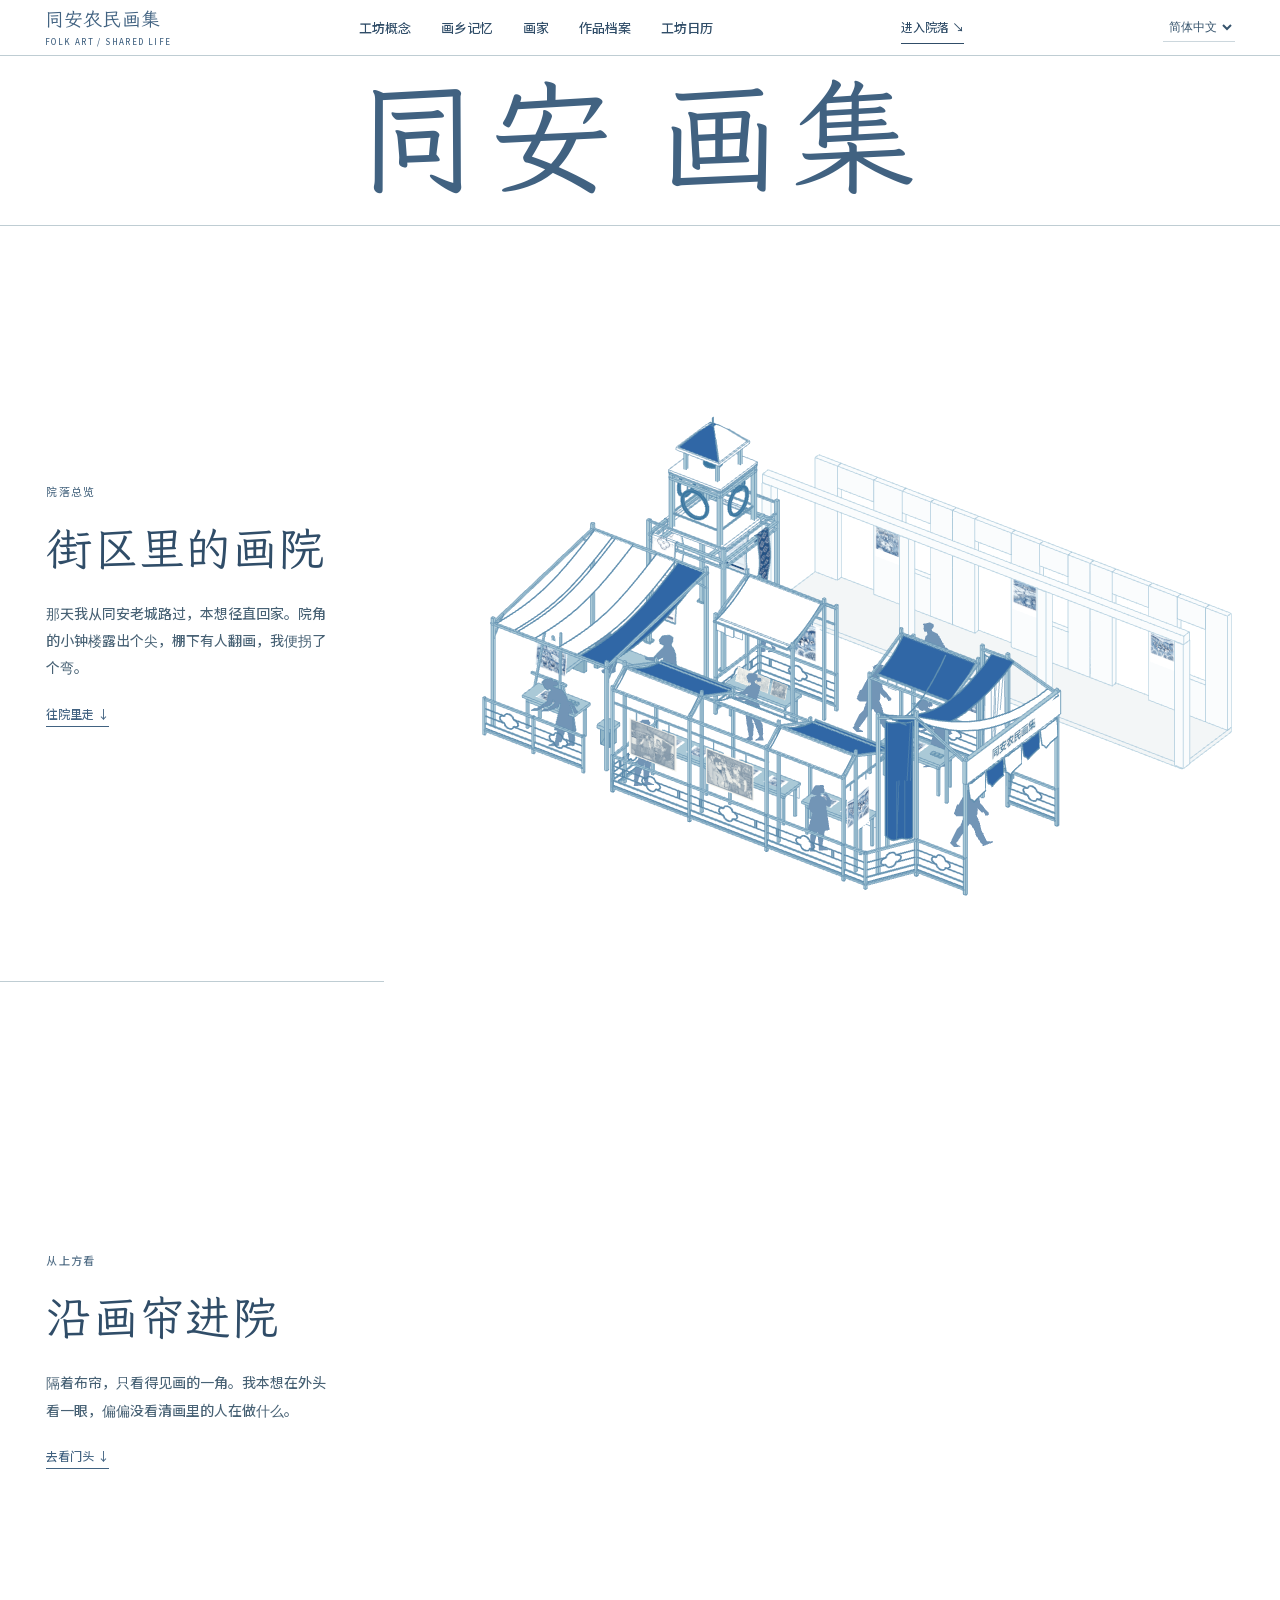
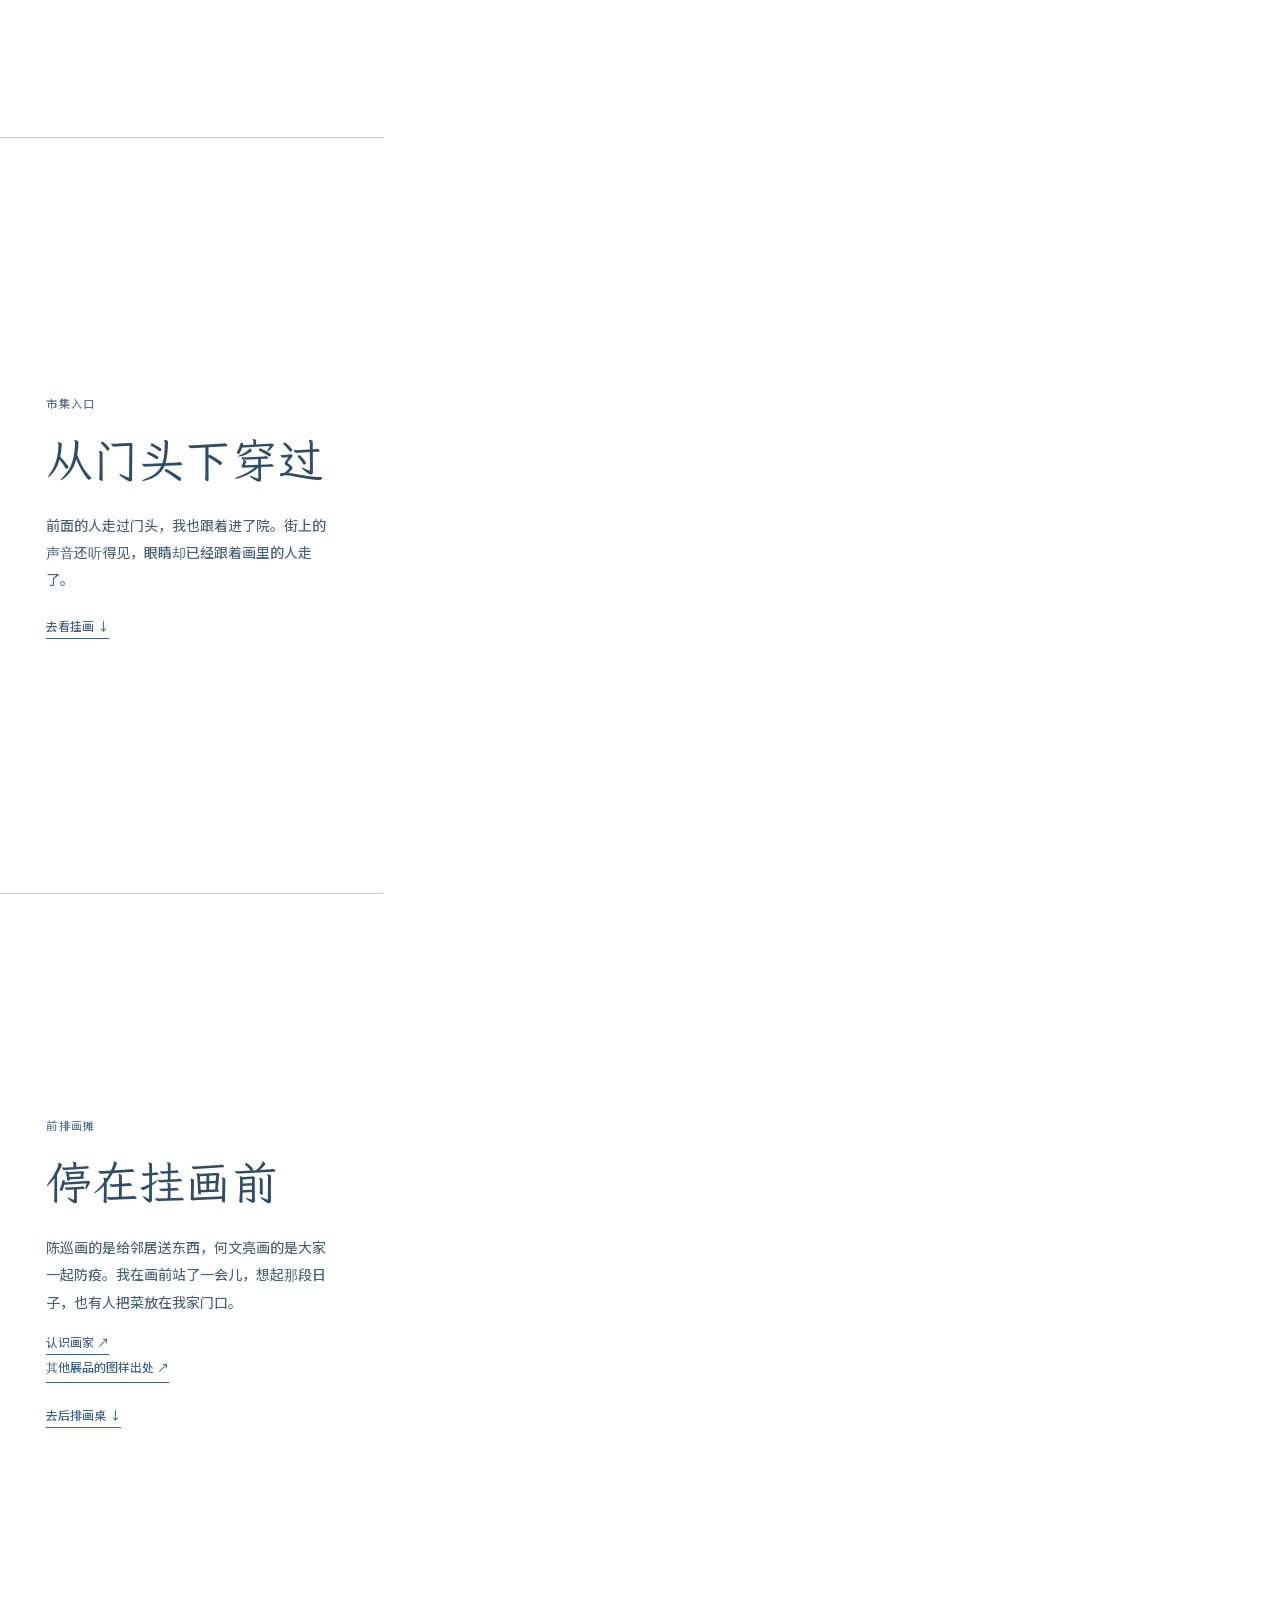
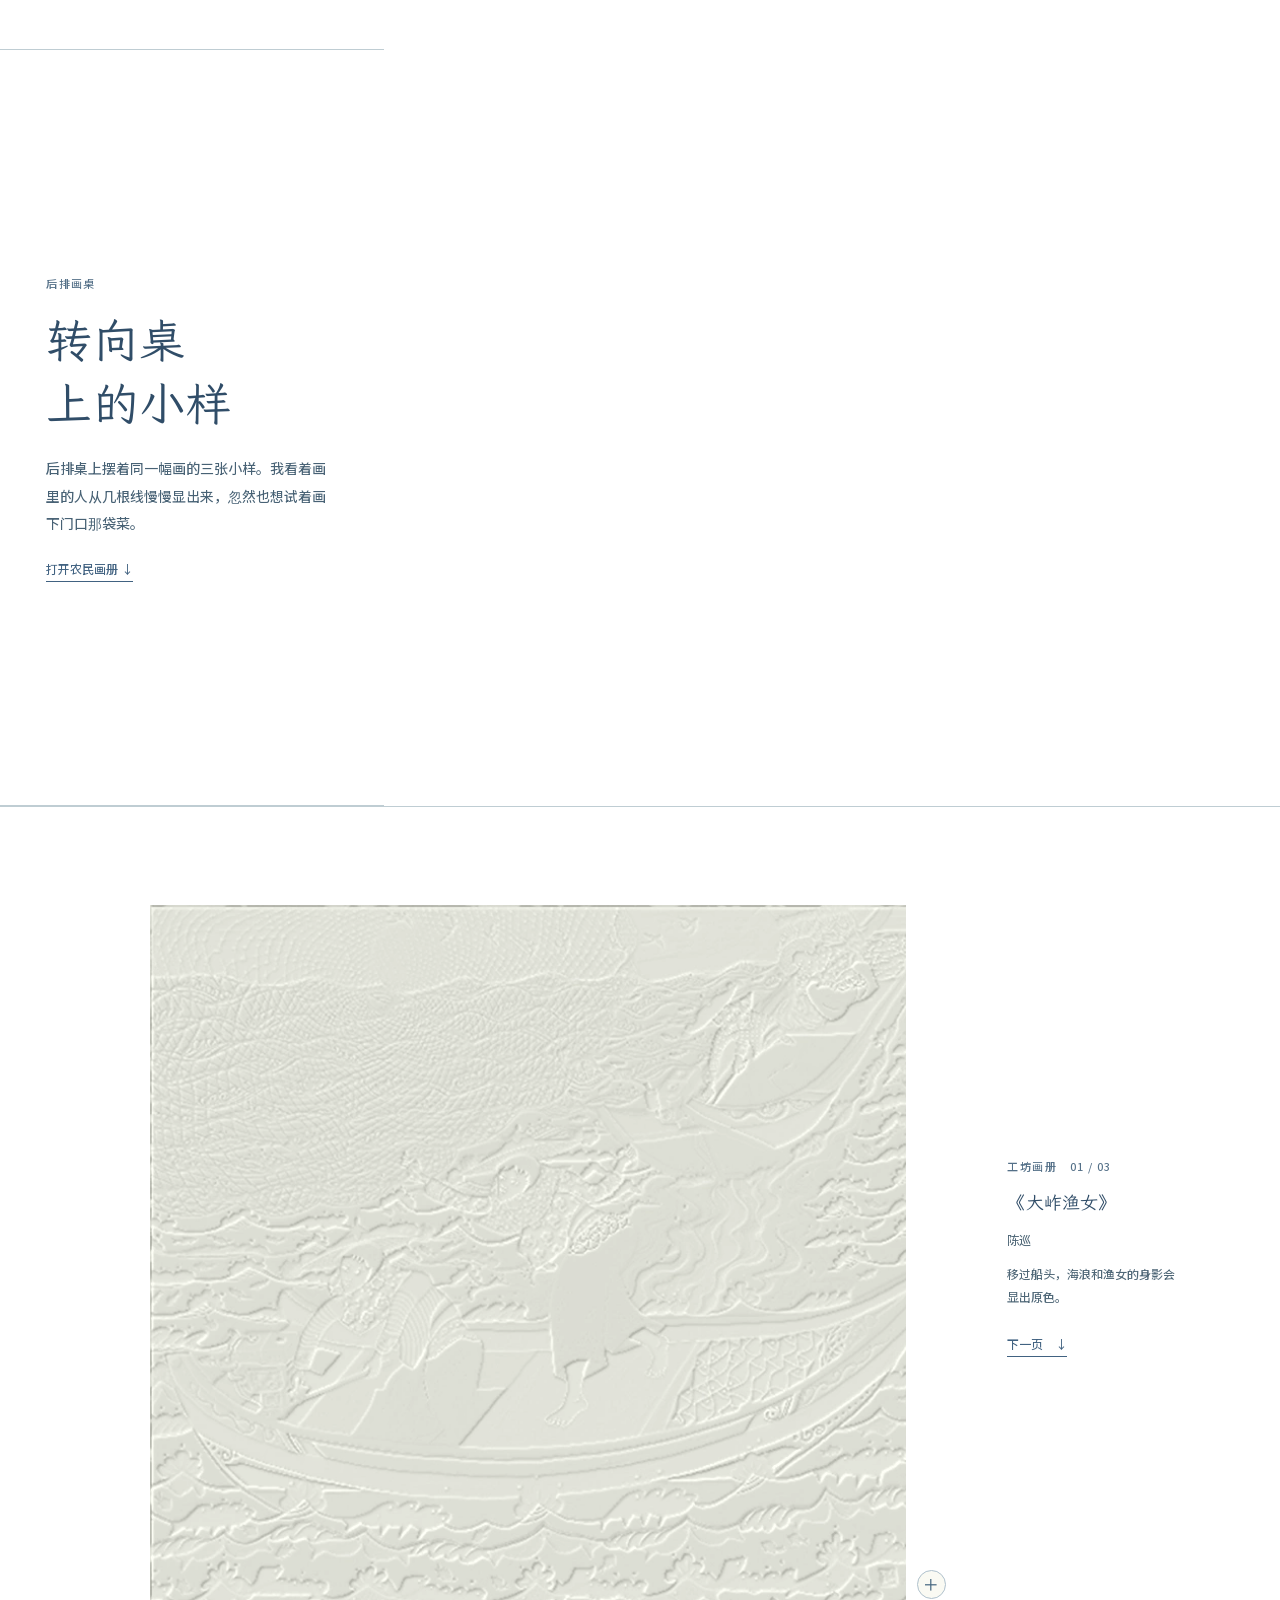
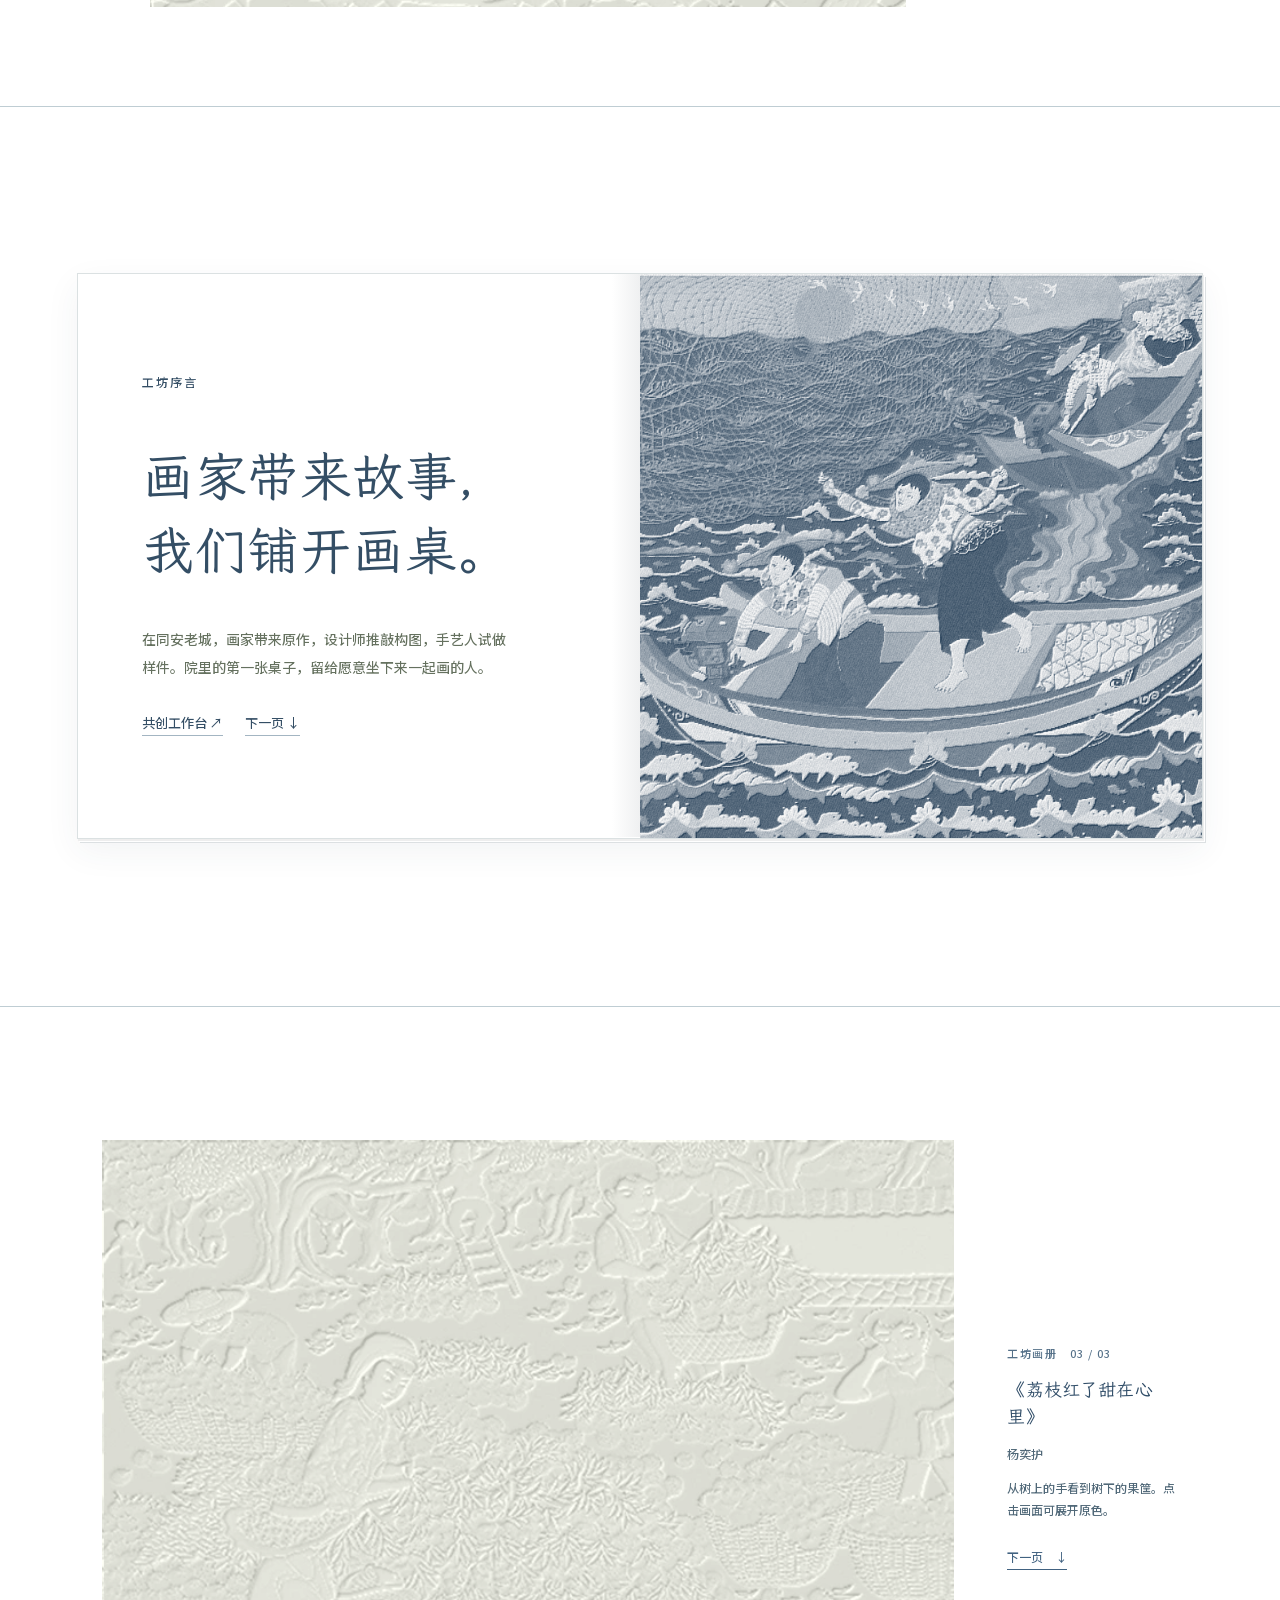
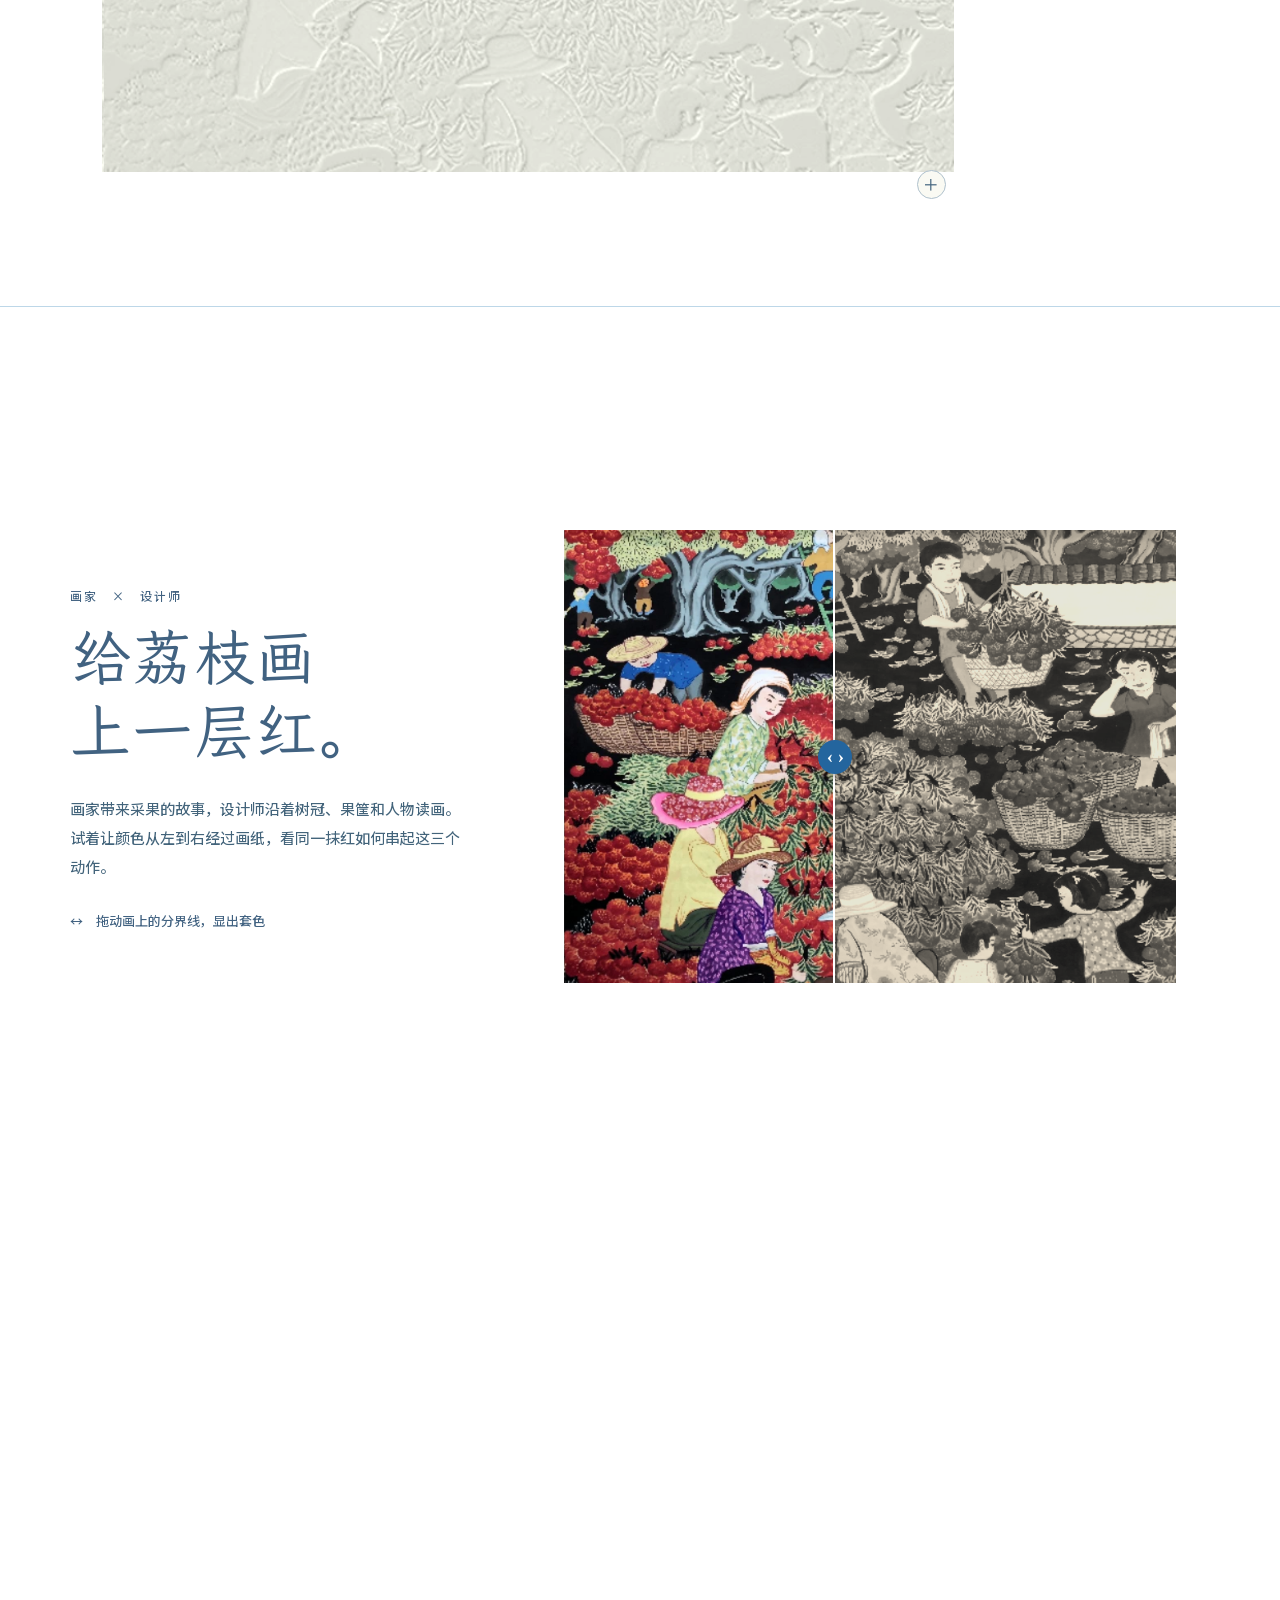
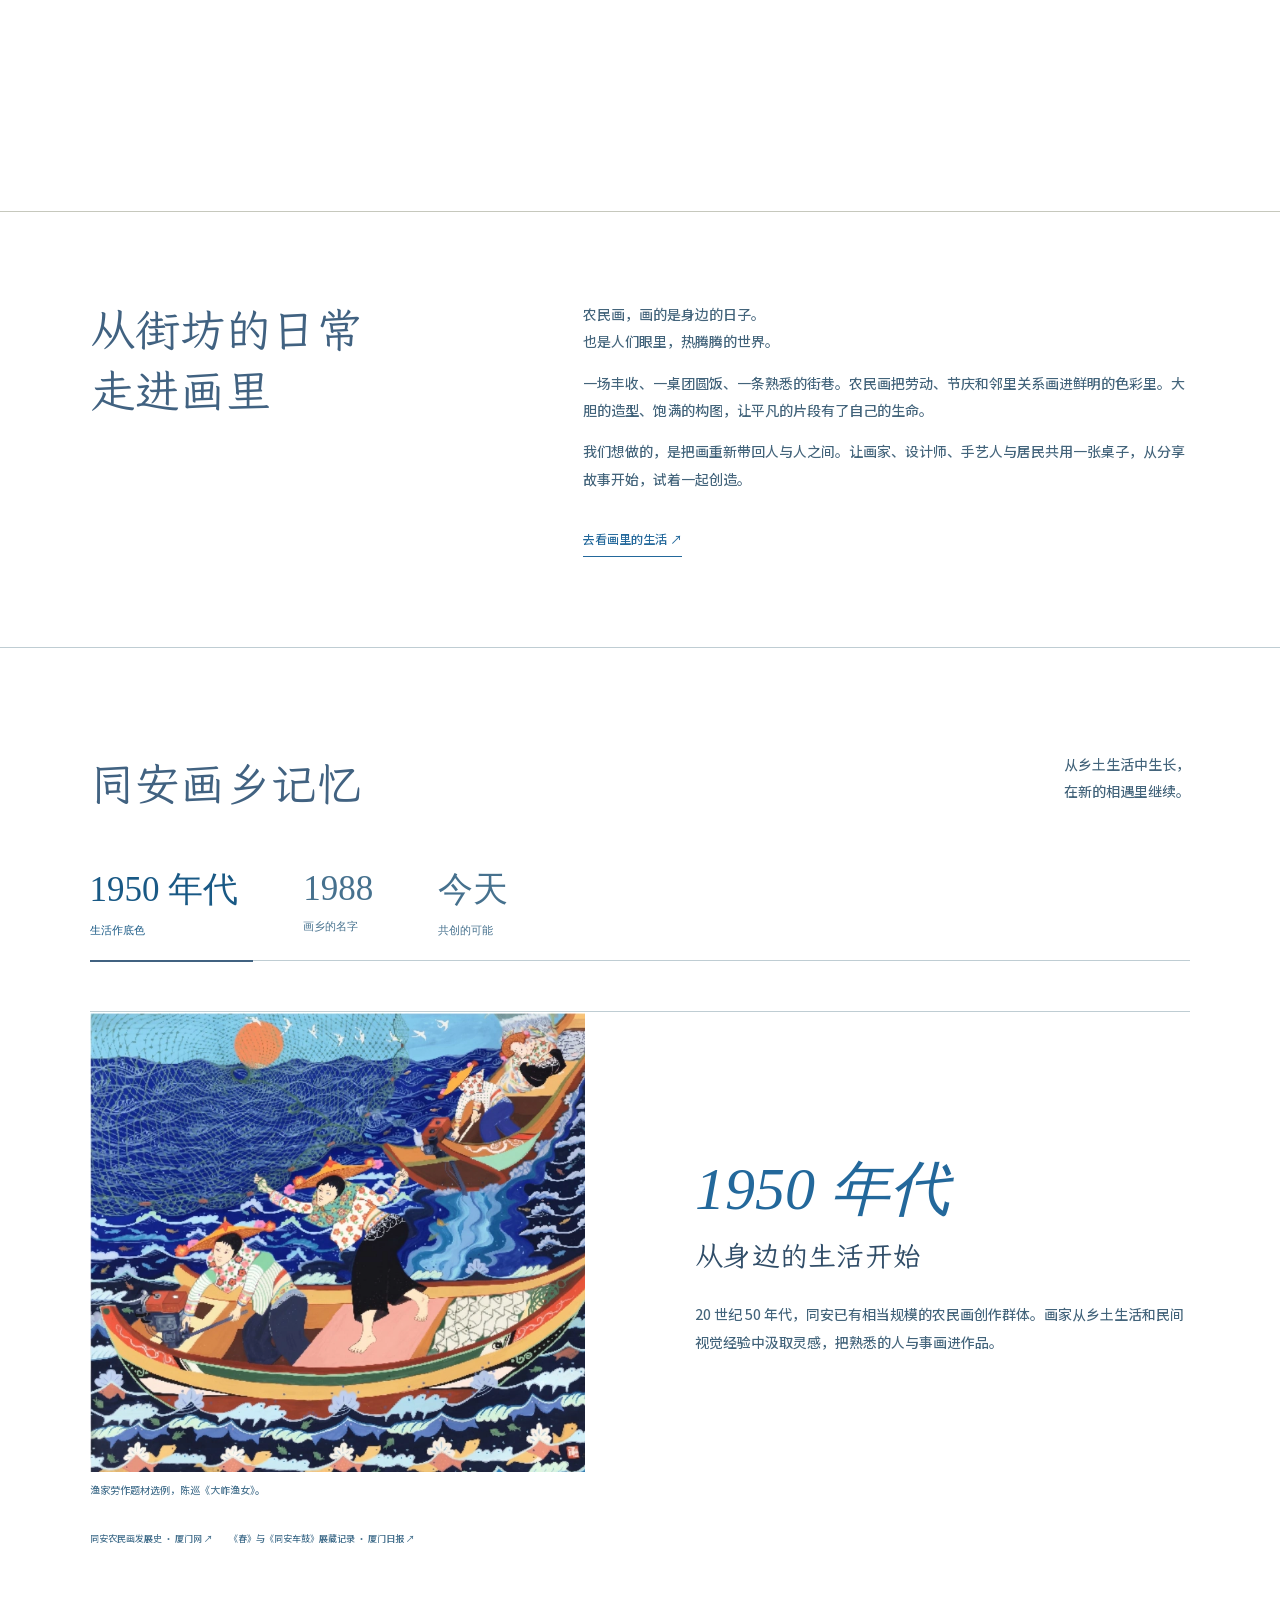
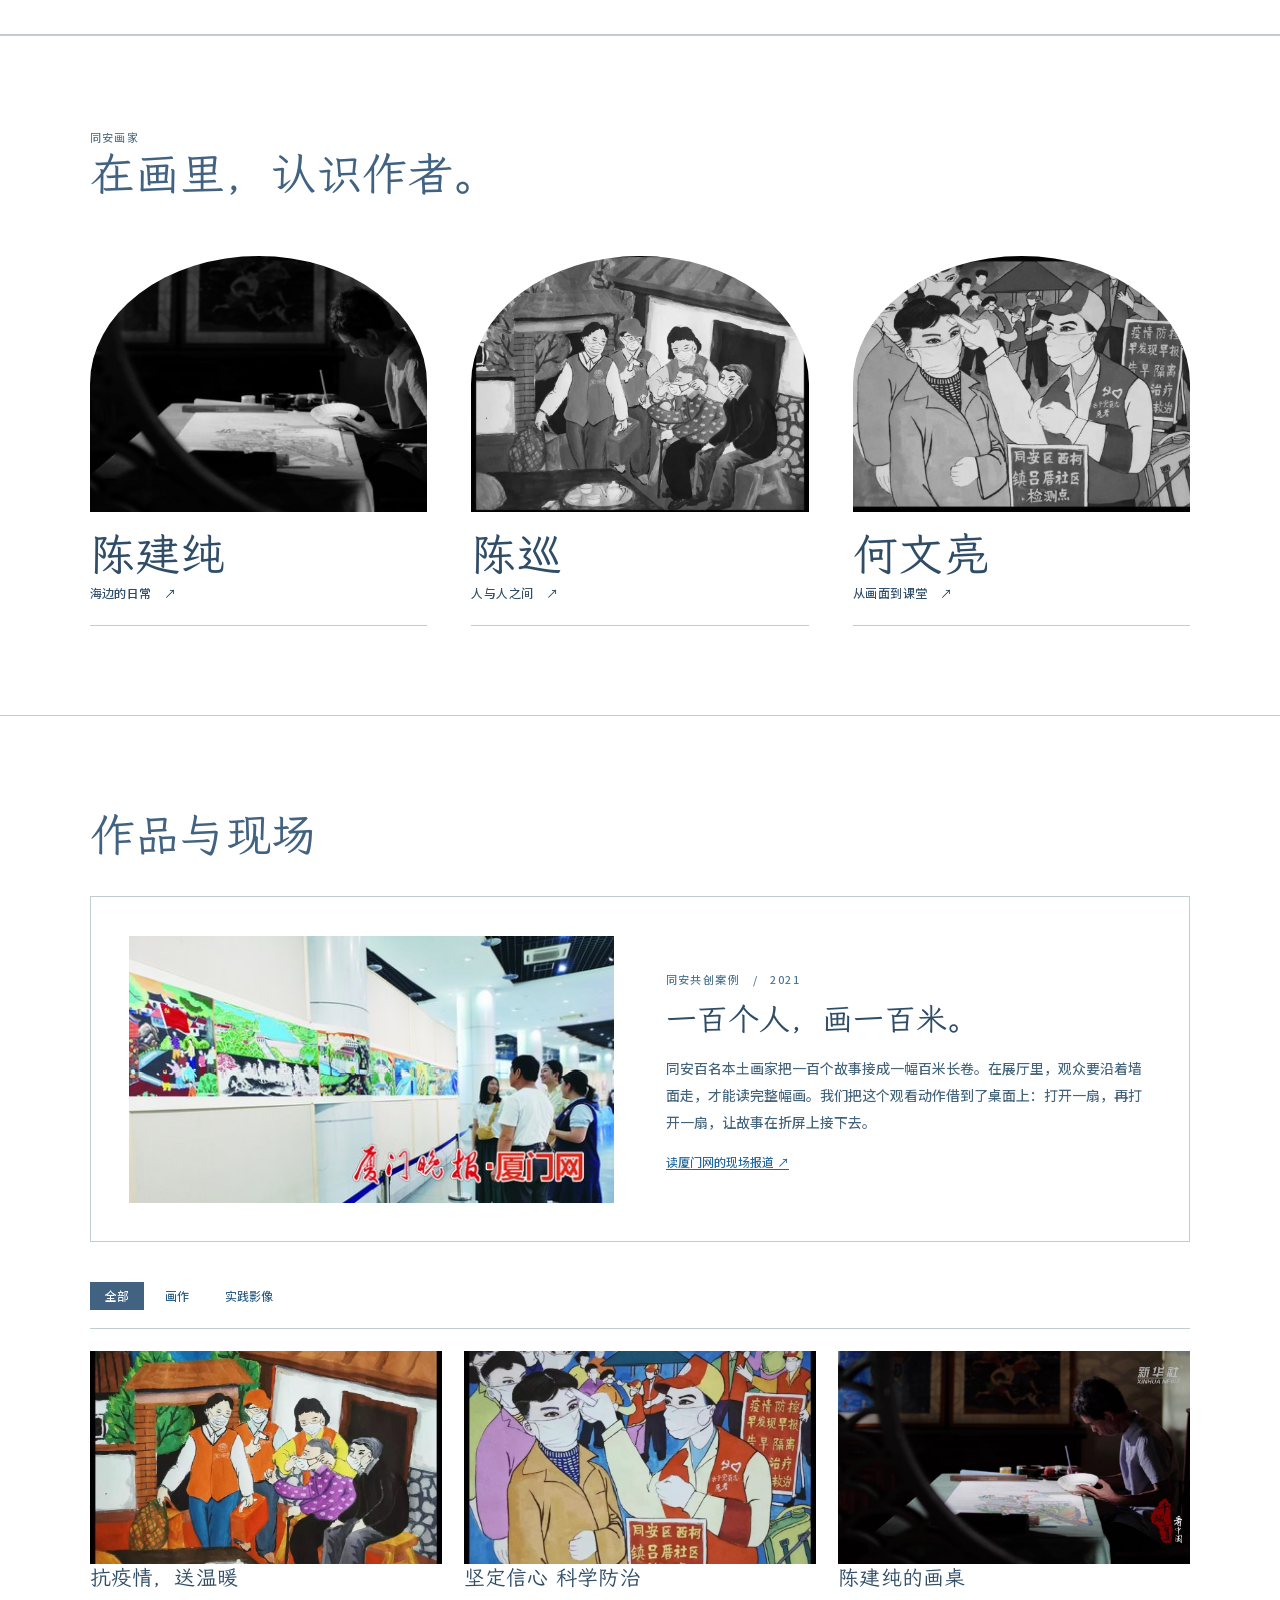
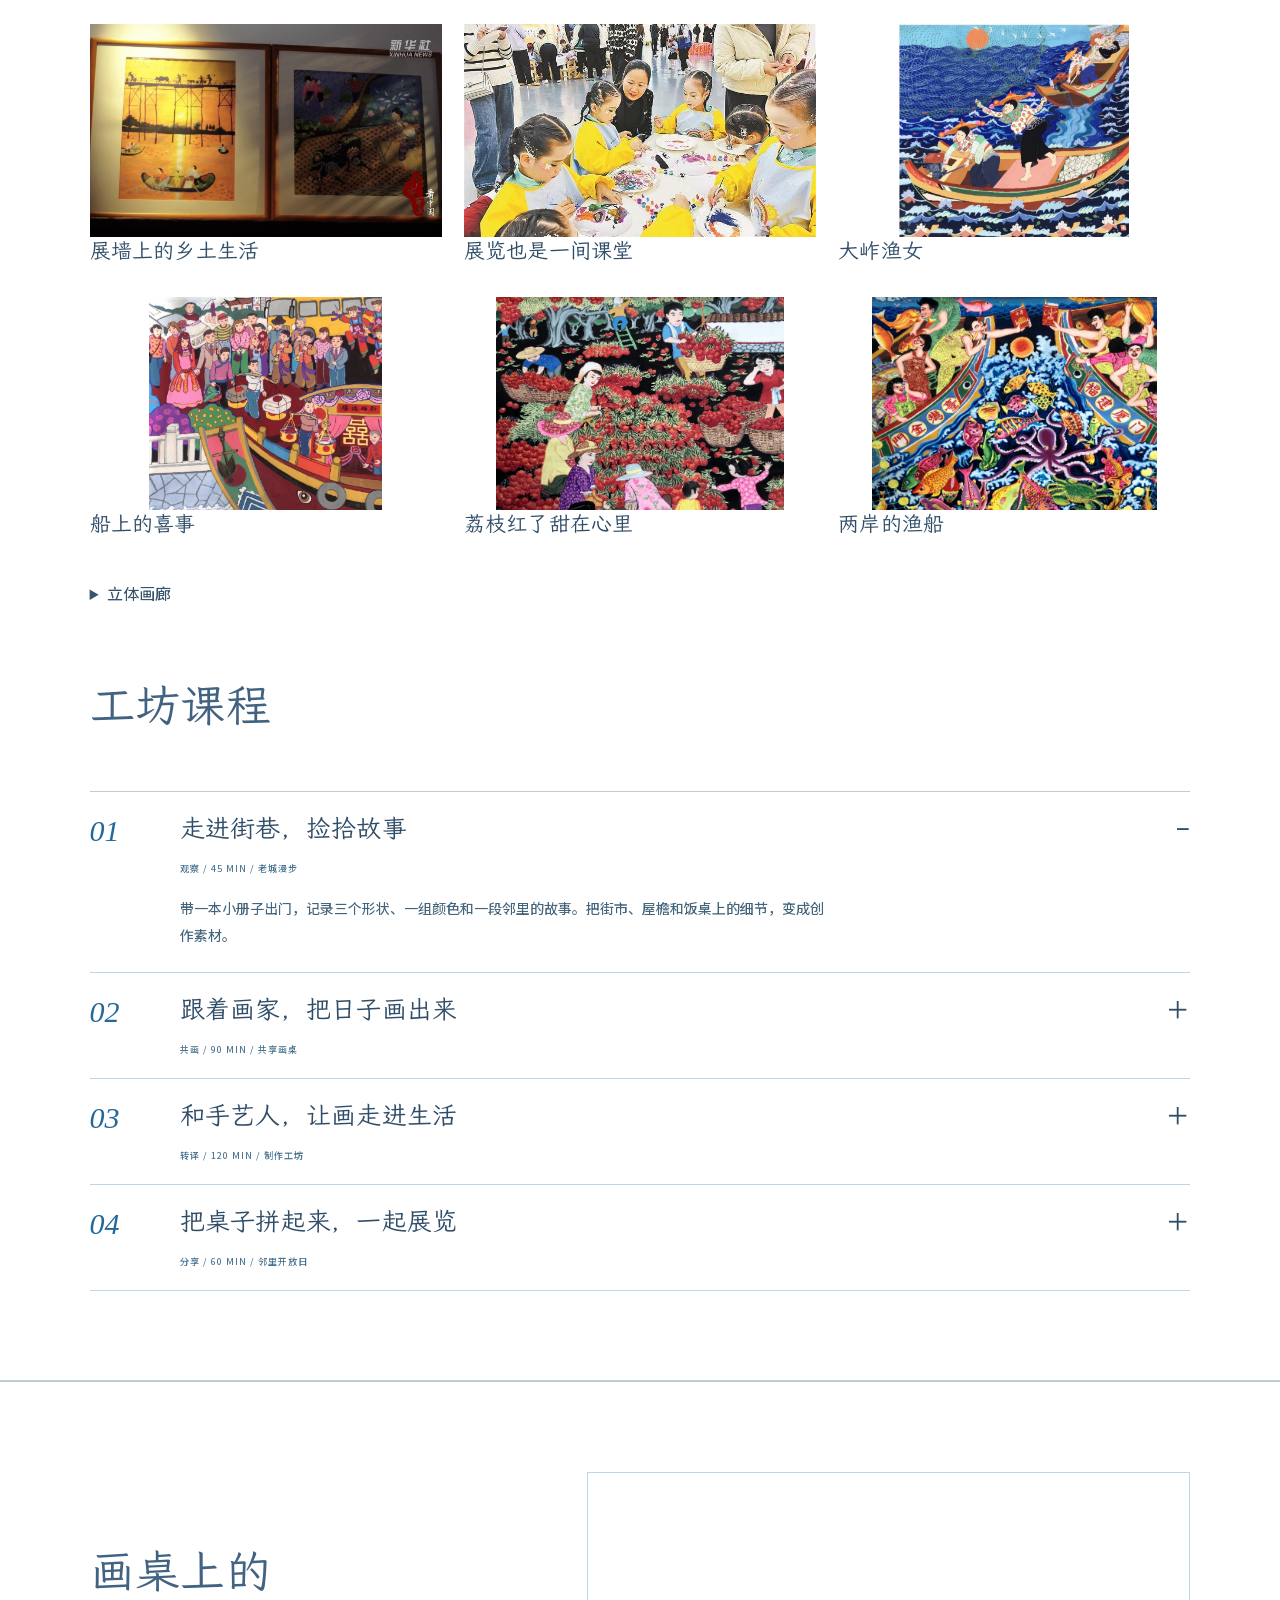
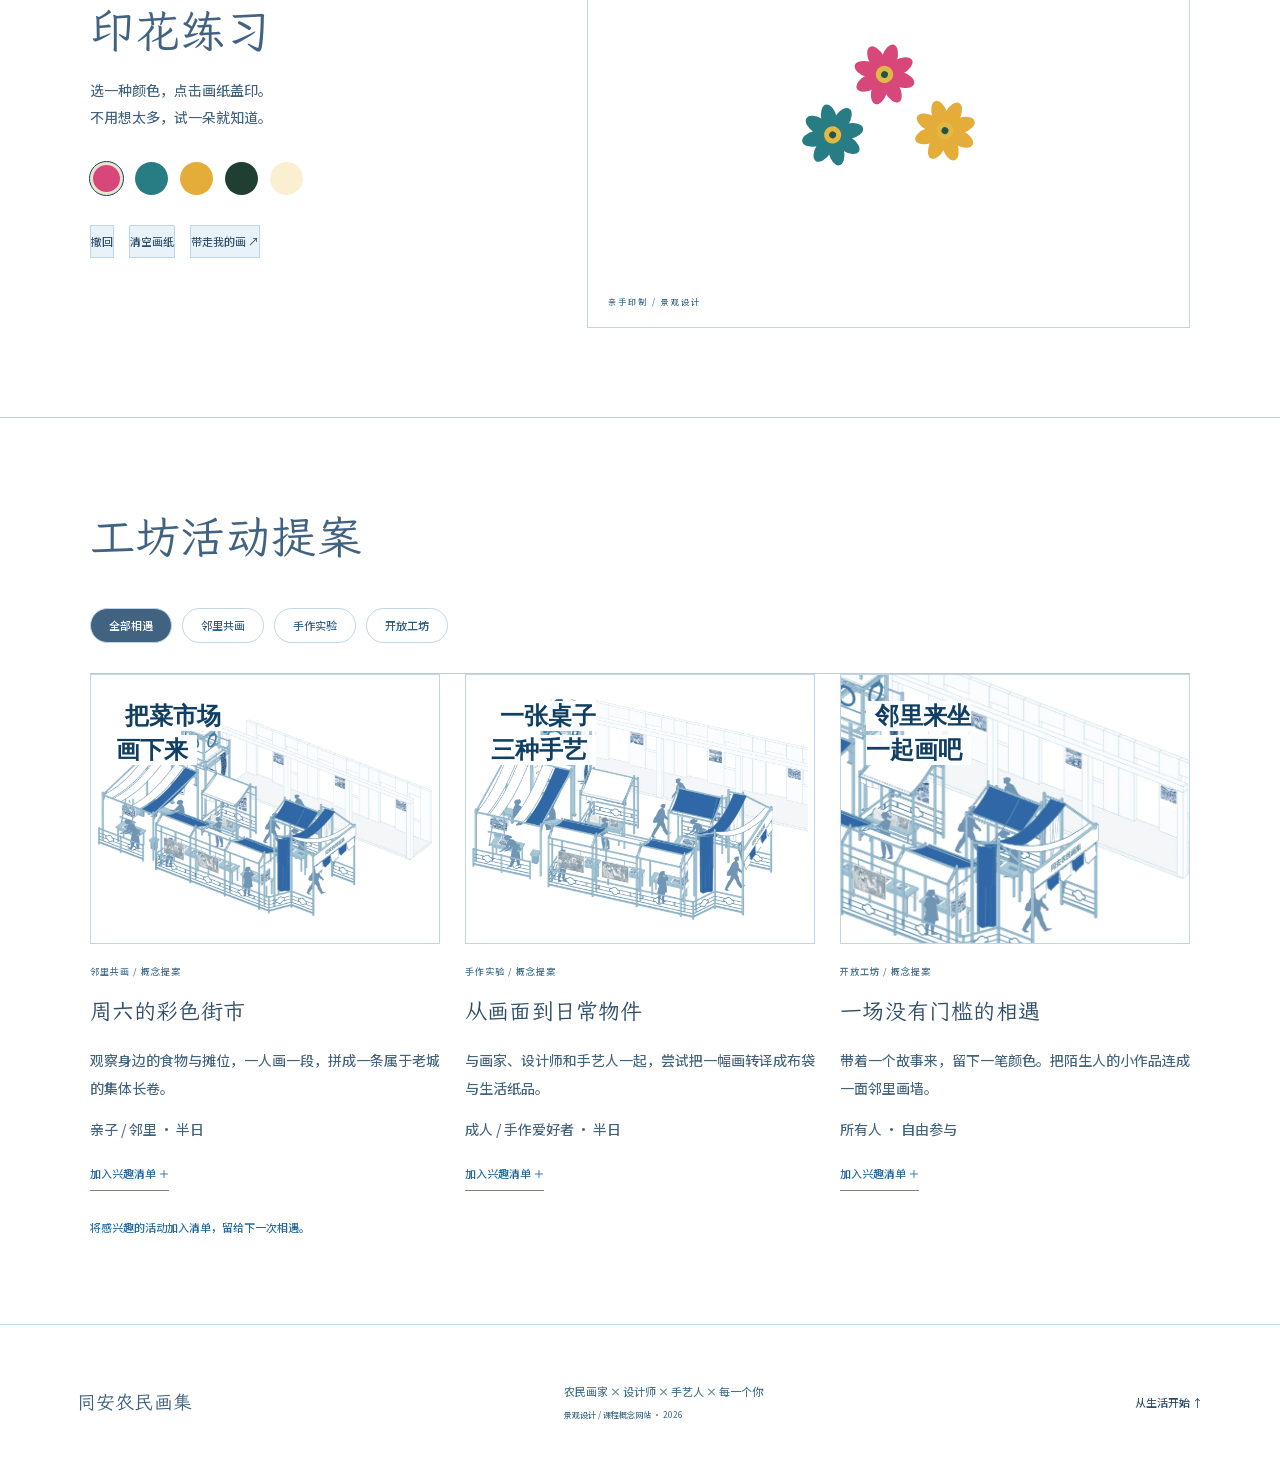
==== commit 609bb65d: "Use white clock tower panels and narrate the courtyard visit" ====
--- a/index.html
+++ b/index.html
@@ -1,5 +1,5 @@
-<!doctype html><html lang="zh-CN"><head><meta charset="utf-8"><link rel="icon" href="data:,"><meta name="viewport" content="width=device-width,initial-scale=1"><title>同安农民画集</title><link rel="stylesheet" href="v2.css?v=20e"><link rel="stylesheet" href="atelier.css?v=20e"><link rel="stylesheet" href="exhibition.css?v=20e"><link rel="stylesheet" href="studio-story.css?v=20e"><link rel="stylesheet" href="bench.css?v=20e"><link rel="stylesheet" href="courtyard.css?v=courtyard-white3"><link rel="stylesheet" href="edition.css?v=20e"><link rel="stylesheet" href="tour.css?v=belltower1"><script type="importmap">{"imports":{"three":"./vendor/three.module.js"}}</script></head><body><header><a class="logo" href="#"><span>同安农民画集<small>FOLK ART / SHARED LIFE</small></span></a><nav><a href="#concept">工坊概念</a><a href="#history">画乡记忆</a><a href="#artists">画家</a><a href="#studio">作品档案</a><a href="#events">工坊日历</a></nav><a class="nav-cta" href="#visit-0">进入院落 ↘</a><label class="language-picker"><select data-language aria-label="语言"><option lang="zh-CN" value="zh-CN">简体中文</option><option lang="zh-HK" value="zh-HK">香港繁體</option><option lang="en" value="en">English</option><option lang="ja" value="ja">日本語</option></select></label></header><main><section class="court-hero" id="home"><h1 class="market-mast" aria-label="同安画集"><span>同安</span><span>画集</span></h1><div class="tour-story"><div class="tour-stage"><figure class="court-stage"><div id="court-viewport" tabindex="0" aria-label="院落三维模型，拖动或按左右方向键旋转，Home 回到当前导览视角"><img src="assets/court-plan.webp?v=courtyard-white3" alt="同安农民画集院落轴测，右侧入口、前排画摊与后方钟楼"></div>
-</figure></div><div class="tour-text"><section class="tour-stop" id="site-context"><div><small>院落总览</small><h2>街区里的画院</h2><p>这处院子里有摆画的摊位，也有可以试印的桌子。沿棚下的小路往里走，院角有座小钟楼。</p><a class="tour-next" href="#visit-0">往院里走 ↓</a></div></section><section class="tour-stop" id="visit-0"><div><small>从上方看</small><h2>沿画帘进院</h2><p>棚子分成前后两排，中间留出一条路。你可以先看看哪些画挂在外面，再挑一个摊位走近。</p><a class="tour-next" href="#visit-1">去看门头 ↓</a></div></section><section class="tour-stop" id="visit-1"><div><small>市集入口</small><h2>从门头下穿过</h2><p>门头上写着「同安农民画集」。还没进门，就能从围栏的花窗间瞥见几幅画。蓝帘之间留着入口。</p><a class="tour-next" href="#visit-2">去看挂画 ↓</a></div></section><section class="tour-stop" id="visit-2"><div><small>前排画摊</small><h2>停在挂画前</h2><p>陈巡画邻里送去关怀，何文亮画社区防疫。两幅画都做成了灰蓝色小样，可以凑近看看人物的动作。</p><a href="#artists">认识画家 ↗</a><a href="https://www.thepaper.cn/newsDetail_forward_20449765" target="_blank" rel="noopener">其他展品的图样出处 ↗</a><a class="tour-next" href="#visit-3">去后排画桌 ↓</a></div></section><section class="tour-stop" id="visit-3"><div><small>后排画桌</small><h2>转向桌上的小样</h2><p>桌上的三张小样来自同一幅画。第一张只留轮廓，第二张添了明暗，第三张保留深浅层次。并排一看，同一个人物会在哪张里最先被你注意到？</p><a class="tour-next" href="#print-sea">打开农民画册 ↓</a></div></section></div></div></section><section class="folio" id="print-sea"><button class="rub-print" data-art="sea" aria-label="显影或收起《大岞渔女》" aria-pressed="false"><span class="impression"></span><span class="pigment"></span><b class="folio-plus">＋</b></button><aside><small>工坊画册　01 / 03</small><h2>《大岞渔女》</h2><p>陈巡</p><p>移过船头，海浪和渔女的身影会显出原色。</p><a href="#print-guide">下一页　↓</a></aside></section><section id="print-guide" class="folio-guide"><article class="guide-spread"><div class="guide-copy"><small>工坊序言</small><h2>画家带来故事，<br>我们铺开画桌。</h2><p>在同安老城，画家带来原作，设计师推敲构图，手艺人试做样件。院里的第一张桌子，留给愿意坐下来一起画的人。</p><nav><a href="#concept">共创工作台 ↗</a><a href="#print-lychee">下一页 ↓</a></nav></div><button class="guide-plate" aria-label="显影或收起渔女画稿" aria-pressed="false"><span class="plate-ink"></span></button></article></section><section class="folio" id="print-lychee"><button class="rub-print" data-art="lychee" aria-label="显影或收起《荔枝红了甜在心里》" aria-pressed="false"><span class="impression"></span><span class="pigment"></span><b class="folio-plus">＋</b></button><aside><small>工坊画册　03 / 03</small><h2>《荔枝红了甜在心里》</h2><p>杨奕护</p><p>从树上的手看到树下的果筐。点击画面可展开原色。</p><a href="#concept">下一页　↓</a></aside></section><section id="concept" aria-label="同安工坊互动故事">
+<!doctype html><html lang="zh-CN"><head><meta charset="utf-8"><link rel="icon" href="data:,"><meta name="viewport" content="width=device-width,initial-scale=1"><title>同安农民画集</title><link rel="stylesheet" href="v2.css?v=20e"><link rel="stylesheet" href="atelier.css?v=20e"><link rel="stylesheet" href="exhibition.css?v=20e"><link rel="stylesheet" href="studio-story.css?v=20e"><link rel="stylesheet" href="bench.css?v=20e"><link rel="stylesheet" href="courtyard.css?v=courtyard-story4"><link rel="stylesheet" href="edition.css?v=20e"><link rel="stylesheet" href="tour.css?v=belltower1"><script type="importmap">{"imports":{"three":"./vendor/three.module.js"}}</script></head><body><header><a class="logo" href="#"><span>同安农民画集<small>FOLK ART / SHARED LIFE</small></span></a><nav><a href="#concept">工坊概念</a><a href="#history">画乡记忆</a><a href="#artists">画家</a><a href="#studio">作品档案</a><a href="#events">工坊日历</a></nav><a class="nav-cta" href="#visit-0">进入院落 ↘</a><label class="language-picker"><select data-language aria-label="语言"><option lang="zh-CN" value="zh-CN">简体中文</option><option lang="zh-HK" value="zh-HK">香港繁體</option><option lang="en" value="en">English</option><option lang="ja" value="ja">日本語</option></select></label></header><main><section class="court-hero" id="home"><h1 class="market-mast" aria-label="同安画集"><span>同安</span><span>画集</span></h1><div class="tour-story"><div class="tour-stage"><figure class="court-stage"><div id="court-viewport" tabindex="0" aria-label="院落三维模型，拖动或按左右方向键旋转，Home 回到当前导览视角"><img src="assets/court-plan.webp?v=courtyard-story4" alt="同安农民画集院落轴测，右侧入口、前排画摊与后方钟楼"></div>
+</figure></div><div class="tour-text"><section class="tour-stop" id="site-context"><div><small>院落总览</small><h2>街区里的画院</h2><p>那天我从同安老城路过，本想径直回家。院角的小钟楼露出个尖，棚下有人翻画，我便拐了个弯。</p><a class="tour-next" href="#visit-0">往院里走 ↓</a></div></section><section class="tour-stop" id="visit-0"><div><small>从上方看</small><h2>沿画帘进院</h2><p>隔着布帘，只看得见画的一角。我本想在外头看一眼，偏偏没看清画里的人在做什么。</p><a class="tour-next" href="#visit-1">去看门头 ↓</a></div></section><section class="tour-stop" id="visit-1"><div><small>市集入口</small><h2>从门头下穿过</h2><p>前面的人走过门头，我也跟着进了院。街上的声音还听得见，眼睛却已经跟着画里的人走了。</p><a class="tour-next" href="#visit-2">去看挂画 ↓</a></div></section><section class="tour-stop" id="visit-2"><div><small>前排画摊</small><h2>停在挂画前</h2><p>陈巡画的是给邻居送东西，何文亮画的是大家一起防疫。我在画前站了一会儿，想起那段日子，也有人把菜放在我家门口。</p><a href="#artists">认识画家 ↗</a><a href="https://www.thepaper.cn/newsDetail_forward_20449765" target="_blank" rel="noopener">其他展品的图样出处 ↗</a><a class="tour-next" href="#visit-3">去后排画桌 ↓</a></div></section><section class="tour-stop" id="visit-3"><div><small>后排画桌</small><h2>转向桌上的小样</h2><p>后排桌上摆着同一幅画的三张小样。我看着画里的人从几根线慢慢显出来，忽然也想试着画下门口那袋菜。</p><a class="tour-next" href="#print-sea">打开农民画册 ↓</a></div></section></div></div></section><section class="folio" id="print-sea"><button class="rub-print" data-art="sea" aria-label="显影或收起《大岞渔女》" aria-pressed="false"><span class="impression"></span><span class="pigment"></span><b class="folio-plus">＋</b></button><aside><small>工坊画册　01 / 03</small><h2>《大岞渔女》</h2><p>陈巡</p><p>移过船头，海浪和渔女的身影会显出原色。</p><a href="#print-guide">下一页　↓</a></aside></section><section id="print-guide" class="folio-guide"><article class="guide-spread"><div class="guide-copy"><small>工坊序言</small><h2>画家带来故事，<br>我们铺开画桌。</h2><p>在同安老城，画家带来原作，设计师推敲构图，手艺人试做样件。院里的第一张桌子，留给愿意坐下来一起画的人。</p><nav><a href="#concept">共创工作台 ↗</a><a href="#print-lychee">下一页 ↓</a></nav></div><button class="guide-plate" aria-label="显影或收起渔女画稿" aria-pressed="false"><span class="plate-ink"></span></button></article></section><section class="folio" id="print-lychee"><button class="rub-print" data-art="lychee" aria-label="显影或收起《荔枝红了甜在心里》" aria-pressed="false"><span class="impression"></span><span class="pigment"></span><b class="folio-plus">＋</b></button><aside><small>工坊画册　03 / 03</small><h2>《荔枝红了甜在心里》</h2><p>杨奕护</p><p>从树上的手看到树下的果筐。点击画面可展开原色。</p><a href="#concept">下一页　↓</a></aside></section><section id="concept" aria-label="同安工坊互动故事">
 <div class="bench-sticky">
 <div class="bench-layout"><div class="bench-copy">
 <small id="bench-role">画家　×　设计师</small>
@@ -13,7 +13,7 @@
 <div class="bench-scene feedback-scene" hidden><div class="edition-paper proof-paper"><div class="paper-meta"><b>试样记录</b><span id="proof-ver">初样</span></div><div class="proof-art"></div><div class="paper-meta"><i id="proof-label">采果全景</i><span>工作台留样</span></div></div><div class="bench-options"><button data-revise="0">保留全景</button><button data-revise="1">放大采果人</button></div></div>
 </div></div></div></section><section id="story" class="story section"><div class="section-index">01 / THE EVERYDAY IS EXTRAORDINARY</div><div class="story-grid"><h2>从街坊的日常<br>走进画里</h2><div><p class="lead">农民画，画的是身边的日子。<br>也是人们眼里，热腾腾的世界。</p><p>一场丰收、一桌团圆饭、一条熟悉的街巷。农民画把劳动、节庆和邻里关系画进鲜明的色彩里。大胆的造型、饱满的构图，让平凡的片段有了自己的生命。</p><p>我们想做的，是把画重新带回人与人之间。让画家、设计师、手艺人与居民共用一张桌子，从分享故事开始，试着一起创造。</p><a class="text-link" href="#studio">去看画里的生活 ↗</a></div></div><div hidden class="motif-strip"><article><div class="motif flower">✳</div><span>01 / 色彩</span><h3>大胆一点，也没关系。</h3><p>让桃红、湖蓝和明黄相遇，用颜色讲心情。</p></article><article><div class="motif fish">◒</div><span>02 / 造型</span><h3>不必“像”，要有自己的样子。</h3><p>夸张一条鱼，放大一朵花，画出独有的观察。</p></article><article><div class="motif people">♧</div><span>03 / 故事</span><h3>画里的主角，就是我们。</h3><p>把劳动、相聚和日常的细节连成一个故事。</p></article></div></section><section class="history section" id="history"><div class="section-index">02 / ROOTED IN TONG’AN</div><div class="section-head"><h2>同安画乡记忆</h2><p>从乡土生活中生长，<br>在新的相遇里继续。</p></div><div class="history-tabs" role="tablist" aria-label="农民画发展阶段"><button role="tab" aria-selected="true" data-era="0">1950 年代 <span>生活作底色</span></button><button role="tab" aria-selected="false" data-era="1">1988 <span>画乡的名字</span></button><button role="tab" aria-selected="false" data-era="2">今天 <span>共创的可能</span></button></div><div class="history-body"><figure class="archive-history"><button class="zoom-photo"><img src="assets/real-tongan-0.jpg" alt="新华社报道中陈列的两幅同安农民画"></button><figcaption>2024 年影像资料 · 同安农民画陈列，新华社 / 同安区融媒体中心</figcaption></figure><div id="era-copy"></div></div><a class="source-link" href="https://zt.xmnn.cn/politics/2022/xds/xmjy/202107/t20210723_40410.html" target="_blank" rel="noopener">同安农民画发展史 · 厦门网 ↗</a>　<a class="source-link" target="_blank" rel="noopener" href="https://www.mnw.cn/xiamen/zhanwu/1716818.html">《春》与《同安车鼓》展藏记录 · 厦门日报 ↗</a></section><section class="makers section" id="artists"><small>同安画家</small><h2>在画里，认识作者。</h2><div class="maker-list"><a href="artist-chen-jianchun.html"><span>陈建纯<small>海边的日常　↗</small></span><img loading="lazy" src="assets/real-tongan-1.jpg" alt=""></a><a href="artist-chen-xun.html"><span>陈巡<small>人与人之间　↗</small></span><img loading="lazy" src="assets/work-chen-xun.jpg" alt=""></a><a href="artist-he-wenliang.html"><span>何文亮<small>从画面到课堂　↗</small></span><img loading="lazy" src="assets/work-he-wenliang.jpg" alt=""></a></div></section><section id="studio" class="section studio"><div class="section-index">同安 · 作品与实践</div><div class="section-head"><h2>作品与现场</h2></div>
 <figure class="scroll-case"><img loading="lazy" src="assets/local-scroll.jpg" alt="观众在展厅观看集体创作的同安百米农民画长卷"><figcaption><small>同安共创案例　/　2021</small><h3>一百个人，画一百米。</h3><p>同安百名本土画家把一百个故事接成一幅百米长卷。在展厅里，观众要沿着墙面走，才能读完整幅画。我们把这个观看动作借到了桌面上：打开一扇，再打开一扇，让故事在折屏上接下去。</p><a target="_blank" rel="noopener" href="https://zt.xmnn.cn/politics/2022/xds/xmjy/202107/t20210723_40410.html">读厦门网的现场报道 ↗</a></figcaption></figure><div class="archive-filters" aria-label="展品分类"><button data-kind="全部" aria-pressed="true">全部</button><button data-kind="作品">画作</button><button data-kind="实践">实践影像</button></div><div class="archive-wall" id="archive-wall"></div>
-<details id="original-paint"><summary>立体画廊</summary><div class="art-picker" role="group" aria-label="选择作品"><button type="button" data-artwork="cloth" data-file="painting-texture.png" aria-pressed="true">层叠花布</button><button type="button" data-artwork="sea" data-file="journal-sea.webp" aria-pressed="false">大岞渔女</button><button type="button" data-artwork="wedding" data-file="journal-wedding.webp" aria-pressed="false">船上的喜事</button><button type="button" data-artwork="lychee" data-file="journal-lychee.webp" aria-pressed="false">荔枝红了甜在心里</button><button type="button" data-artwork="boats" data-file="journal-boats.webp" aria-pressed="false">两岸的渔船</button><button type="button" data-artwork="work-chen-xun" data-file="work-chen-xun.jpg" aria-pressed="false">抗疫情，送温暖</button><button type="button" data-artwork="work-he-wenliang" data-file="work-he-wenliang.jpg" aria-pressed="false">坚定信心 科学防治</button></div><div class="room-window"><div id="model" aria-label="立体画作，拖动或使用左右方向键旋转"><span id="room-status" role="status">正在搭起画架…</span></div><div id="relief-model" hidden tabindex="0" aria-label="立体画作，拖动或使用左右方向键旋转"><img hidden alt=""></div><div class="camera-bar"><span>拖动查看层次</span><div class="weave-views"><button data-camera="room" aria-pressed="true">原画视角</button><button data-camera="table" aria-pressed="false">靠近画桌</button><button data-camera="side" aria-pressed="false">侧看</button></div><div class="relief-views" hidden><button data-relief-view="front" aria-pressed="true">原画视角</button><button data-relief-view="detail">观看细节</button><button data-relief-view="side">侧看</button></div></div></div></details><h2 class="course-heading">工坊课程</h2><div class="course-list"><button class="course active" aria-expanded="true"><span>01</span><div><h3>走进街巷，捡拾故事</h3><small>观察 / 45 MIN / 老城漫步</small><p>带一本小册子出门，记录三个形状、一组颜色和一段邻里的故事。把街市、屋檐和饭桌上的细节，变成创作素材。</p></div><b>−</b></button><button class="course" aria-expanded="false"><span>02</span><div><h3>跟着画家，把日子画出来</h3><small>共画 / 90 MIN / 共享画桌</small><p>试着用夸张的造型与自由的构图表达生活。从一个人、一朵花开始，画出属于自己的同安故事。</p></div><b>＋</b></button><button class="course" aria-expanded="false"><span>03</span><div><h3>和手艺人，让画走进生活</h3><small>转译 / 120 MIN / 制作工坊</small><p>将画面拆解、重组，尝试转印、拼贴和纸品制作。让一幅画成为布袋、卡片或一件陪伴日常的小物。</p></div><b>＋</b></button><button class="course" aria-expanded="false"><span>04</span><div><h3>把桌子拼起来，一起展览</h3><small>分享 / 60 MIN / 邻里开放日</small><p>把各自的作品摆在一起，讲讲画背后的故事。邀请路过的邻居坐下，也为下一次共创留下新的线索。</p></div><b>＋</b></button></div></section><section class="play section" id="play"><div class="play-left"><div class="section-index">04 / YOUR FIRST LITTLE CREATION</div><h2>画桌上的<br>印花练习</h2><p>选一种颜色，点击画纸盖印。<br>不用想太多，试一朵就知道。</p><div class="palette" aria-label="选择花朵颜色"></div><div class="drawing-actions"><button id="undo">撤回</button><button id="clear">清空画纸</button><button id="download">带走我的画 ↗</button></div></div><div class="paper-frame"><svg id="drawing" viewBox="0 0 650 450" role="img" aria-label="点击画纸印花"></svg><span>亲手印制 / 景观设计</span></div></section><section class="section events" id="events"><div class="section-index">05 / GOOD THINGS HAPPEN TOGETHER</div><div class="section-head"><h2>工坊活动提案</h2></div><div class="filters"><button class="selected" data-filter="all">全部相遇</button><button data-filter="邻里共画">邻里共画</button><button data-filter="手作实验">手作实验</button><button data-filter="开放工坊">开放工坊</button></div><div class="event-grid" id="event-grid"></div><div class="interest-summary" id="interest-summary">将感兴趣的活动加入清单，留给下一次相遇。</div></section></main><footer><a class="logo" href="#"><span>同安农民画集</span></a><p>农民画家 × 设计师 × 手艺人 × 每一个你<br><small>景观设计 / 课程概念网站 · 2026</small></p><a href="#story">从生活开始 ↑</a></footer><dialog id="photo-view"><button id="photo-close">关闭 ×</button><img alt=""><p></p></dialog><script src="archive.js?v=course4" defer></script><script src="rub-print.js?v=21c" defer></script><script src="bench.js?v=20e" defer></script><script type="module" src="folding-screen.js?v=20e"></script><div id="toast" role="status"></div><script src="v2.js?v=course4"></script><script type="module" src="courtyard.js?v=courtyard-white3"></script><script type="module" src="painting-reliefs.js"></script><script defer src="languages.js?v=courtyard-white3"></script><script defer src="language-switch.js?v=1"></script></body></html>
+<details id="original-paint"><summary>立体画廊</summary><div class="art-picker" role="group" aria-label="选择作品"><button type="button" data-artwork="cloth" data-file="painting-texture.png" aria-pressed="true">层叠花布</button><button type="button" data-artwork="sea" data-file="journal-sea.webp" aria-pressed="false">大岞渔女</button><button type="button" data-artwork="wedding" data-file="journal-wedding.webp" aria-pressed="false">船上的喜事</button><button type="button" data-artwork="lychee" data-file="journal-lychee.webp" aria-pressed="false">荔枝红了甜在心里</button><button type="button" data-artwork="boats" data-file="journal-boats.webp" aria-pressed="false">两岸的渔船</button><button type="button" data-artwork="work-chen-xun" data-file="work-chen-xun.jpg" aria-pressed="false">抗疫情，送温暖</button><button type="button" data-artwork="work-he-wenliang" data-file="work-he-wenliang.jpg" aria-pressed="false">坚定信心 科学防治</button></div><div class="room-window"><div id="model" aria-label="立体画作，拖动或使用左右方向键旋转"><span id="room-status" role="status">正在搭起画架…</span></div><div id="relief-model" hidden tabindex="0" aria-label="立体画作，拖动或使用左右方向键旋转"><img hidden alt=""></div><div class="camera-bar"><span>拖动查看层次</span><div class="weave-views"><button data-camera="room" aria-pressed="true">原画视角</button><button data-camera="table" aria-pressed="false">靠近画桌</button><button data-camera="side" aria-pressed="false">侧看</button></div><div class="relief-views" hidden><button data-relief-view="front" aria-pressed="true">原画视角</button><button data-relief-view="detail">观看细节</button><button data-relief-view="side">侧看</button></div></div></div></details><h2 class="course-heading">工坊课程</h2><div class="course-list"><button class="course active" aria-expanded="true"><span>01</span><div><h3>走进街巷，捡拾故事</h3><small>观察 / 45 MIN / 老城漫步</small><p>带一本小册子出门，记录三个形状、一组颜色和一段邻里的故事。把街市、屋檐和饭桌上的细节，变成创作素材。</p></div><b>−</b></button><button class="course" aria-expanded="false"><span>02</span><div><h3>跟着画家，把日子画出来</h3><small>共画 / 90 MIN / 共享画桌</small><p>试着用夸张的造型与自由的构图表达生活。从一个人、一朵花开始，画出属于自己的同安故事。</p></div><b>＋</b></button><button class="course" aria-expanded="false"><span>03</span><div><h3>和手艺人，让画走进生活</h3><small>转译 / 120 MIN / 制作工坊</small><p>将画面拆解、重组，尝试转印、拼贴和纸品制作。让一幅画成为布袋、卡片或一件陪伴日常的小物。</p></div><b>＋</b></button><button class="course" aria-expanded="false"><span>04</span><div><h3>把桌子拼起来，一起展览</h3><small>分享 / 60 MIN / 邻里开放日</small><p>把各自的作品摆在一起，讲讲画背后的故事。邀请路过的邻居坐下，也为下一次共创留下新的线索。</p></div><b>＋</b></button></div></section><section class="play section" id="play"><div class="play-left"><div class="section-index">04 / YOUR FIRST LITTLE CREATION</div><h2>画桌上的<br>印花练习</h2><p>选一种颜色，点击画纸盖印。<br>不用想太多，试一朵就知道。</p><div class="palette" aria-label="选择花朵颜色"></div><div class="drawing-actions"><button id="undo">撤回</button><button id="clear">清空画纸</button><button id="download">带走我的画 ↗</button></div></div><div class="paper-frame"><svg id="drawing" viewBox="0 0 650 450" role="img" aria-label="点击画纸印花"></svg><span>亲手印制 / 景观设计</span></div></section><section class="section events" id="events"><div class="section-index">05 / GOOD THINGS HAPPEN TOGETHER</div><div class="section-head"><h2>工坊活动提案</h2></div><div class="filters"><button class="selected" data-filter="all">全部相遇</button><button data-filter="邻里共画">邻里共画</button><button data-filter="手作实验">手作实验</button><button data-filter="开放工坊">开放工坊</button></div><div class="event-grid" id="event-grid"></div><div class="interest-summary" id="interest-summary">将感兴趣的活动加入清单，留给下一次相遇。</div></section></main><footer><a class="logo" href="#"><span>同安农民画集</span></a><p>农民画家 × 设计师 × 手艺人 × 每一个你<br><small>景观设计 / 课程概念网站 · 2026</small></p><a href="#story">从生活开始 ↑</a></footer><dialog id="photo-view"><button id="photo-close">关闭 ×</button><img alt=""><p></p></dialog><script src="archive.js?v=course4" defer></script><script src="rub-print.js?v=21c" defer></script><script src="bench.js?v=20e" defer></script><script type="module" src="folding-screen.js?v=20e"></script><div id="toast" role="status"></div><script src="v2.js?v=course4"></script><script type="module" src="courtyard.js?v=courtyard-story4"></script><script type="module" src="painting-reliefs.js"></script><script defer src="languages.js?v=courtyard-story4"></script><script defer src="language-switch.js?v=1"></script></body></html>
 
 
 
--- a/courtyard.css
+++ b/courtyard.css
@@ -1,6 +1,6 @@
 :root{--line:#bdd7e8;--navy:#194e79;--blue:#2968a2;--wash:#eef6fb;--night:#fff;--light:#184e77;--brass:#2968a2;--paper:#fff;--dark:#153d5c;--accent:#266ba5;--ink:#184870;--sand:#f8fbfd;--rouge:#2467a4;--rule:#c0d8e8;--pink:#2b75ad}
 body,header,footer{color:var(--navy);background:white}header{height:74px;border-color:var(--line)}.logo{color:var(--blue)}.logo span{border-color:var(--line)}.nav-cta,header nav a{color:var(--navy)}
 .court-hero{padding:clamp(24px,3.8vw,75px) max(5.5%,calc((100vw - 1580px)/2)) 24px;display:grid;grid-template-columns:minmax(220px,.68fr) minmax(0,1.7fr);gap:0 2%;align-items:center;background:#fff}.court-intro{position:relative;z-index:2}.court-kicker{display:flex;align-items:center;gap:10px;font-size:11px;color:#517a99;letter-spacing:.11em}.court-kicker i{width:25px;border-top:1px solid #72a6c8}.court-intro h1{font:500 clamp(66px,6vw,110px)/1.07 'STZhongsong','SimSun',serif;letter-spacing:-.065em;margin:28px 0 23px}.court-intro em{font-style:normal;color:var(--blue)}.court-intro p{font-size:14px;line-height:2;color:#446782;margin:0}.court-entry{display:inline-flex;align-items:center;gap:25px;margin-top:28px;padding:11px 18px;background:#2968a2;color:#fff;font-size:13px}.court-stage{min-width:0;margin:0}#court-viewport{width:100%;position:relative;height:clamp(340px,62svh,820px);overflow:hidden;cursor:grab;background:#fff;touch-action:pan-y}#court-viewport:active{cursor:grabbing}#court-viewport:focus-visible{outline:1px solid var(--blue)}#court-viewport img,#court-viewport canvas{width:100%;height:100%;position:absolute;inset:0;display:block}#court-viewport img{object-fit:contain;pointer-events:none;transition:transform .65s ease-out}#court-viewport img[hidden]{display:none}#court-caption{display:flex;gap:15px;align-items:baseline;margin:10px 0 0;line-height:1.7;color:#547a95;font-size:11px}#court-caption strong{color:var(--blue);white-space:nowrap;font-size:14px}.court-route{grid-column:1/-1;display:flex;gap:30px;align-items:center;border-top:1px solid var(--line);margin-top:22px;padding:12px 0 0}.court-route>span{font-size:12px}.court-route>div{display:flex;flex-wrap:wrap;gap:5px}.court-route button{padding:8px 14px;border:1px solid transparent;background:transparent;color:#366b92;font-size:13px}.court-route button[aria-pressed=true]{color:#194f7e;background:#edf5fb;border-color:#b5d3e6}.court-route button:hover{background:#eff7fb}
-#concept,.section,.history,.studio,.events,.location,.story,.play{background:#fff;color:var(--navy)}#concept,.section,footer{border-top:1px solid var(--line)}.bench-sticky{background:#f6fafd}.bench-mast,.bench-nav,.book-foot{border-color:var(--line)}.bench-copy p,.section p,.history p,.studio p,.events p,.location p,.section-head p{color:#43647b}.bench-copy h2 em,.bench-copy small,.bench-nav button[aria-current=step]{color:var(--blue)}.bench-nav button{border-color:#cadce8;color:#57788d}.bench-nav button[aria-current=step]{border-color:var(--blue)}.bench-page i{color:#5b7f98}.bench-visual,.dispatch-scene,.feedback-scene{background-color:#edf6fc;background-image:linear-gradient(#d3e4ef66 1px,transparent 1px),linear-gradient(90deg,#d3e4ef66 1px,transparent 1px);background-size:32px 32px}.edition-paper,.ticket,.paper-frame,.paper-frame svg{background:white;color:var(--navy)}.edition-paper,.ticket{box-shadow:0 4px 16px #163e6821;border:1px solid #cae0ee}.ruler-handle{border-color:white}.ruler-handle b,.fold-control,.bench-options{background:#24659e;color:white}.bench-options button[aria-pressed=true]{background:#fff;color:#1e5686}.seal{background:white;color:#28659b;border-color:#28659b}.ticket-head,.ticket-line{border-color:var(--line)}#concept #product-plate{background:radial-gradient(ellipse,#f9fcff,#deebf5)}#product-plate>small{color:#295b82}.bench-action,.section-index,.source-link,.archive-note,.archive-history figcaption,.event-card .event-meta,.course small,.scroll-case small,.concept-intro small,.concept-intro figcaption,.history-tabs button,.paper-frame>span,footer p,.interest-summary{color:#46718e}.scroll-case,.concept-intro{background:var(--wash);color:var(--navy)}.scroll-case a,.archive-item small,.course>span,#era-copy .year,.interest-summary,.event-card button,.section .text-link{color:#23689b}.section .archive-item strong{color:var(--navy)}.archive-filters button,.filters button{border-color:var(--line);color:#285b83}.archive-filters button[aria-pressed=true],.filters .selected{color:white;background:var(--blue)}.archive-item img[src*="journal-"]{background:#edf5fb}.history-tabs button[aria-selected=true]{color:#195985}.history-tabs button[aria-selected=true]:after{background:var(--blue)}.course{color:var(--navy);border-color:var(--line)}.gallery-dialog{background:#fff!important;color:var(--navy)!important}.gallery-dialog #photo-close,.gallery-dialog small,.gallery-dialog a,.gallery-dialog p{color:var(--navy)}.paper-frame{box-shadow:none;border:1px solid var(--line)}.drawing-actions button,.town-map .block,.map-em{background:#e8f2f9;color:var(--navy);border:1px solid var(--line)}.town-map{background:#f4f9fc}.map-road{background:white;border-color:var(--line)}#zone-detail{background:#ffffffed;color:#325b7a}.poster.p1,.poster.p2,.poster.p3{background-color:#eef6fb;background-position:center;background-size:contain;background-repeat:no-repeat;color:#103f63;border:1px solid var(--line)}.poster.p1{background-image:url('assets/court-plan.webp?v=courtyard-white3')}.poster.p2{background-image:url('assets/court-stalls.webp?v=courtyard-white3')}.poster.p3{background-image:url('assets/court-plan.webp?v=courtyard-white3');background-size:155%;background-position:80% 60%}.poster:after{display:none}.poster strong{background:#fffffff2;padding:2px 9px;font-size:24px;box-decoration-break:clone}#original-paint{border-block:1px solid var(--line);margin-top:26px}#original-paint summary{cursor:pointer;padding:18px 0}#original-paint .room-window{background:#eff5f8}.camera-bar button,.camera-bar{color:#255a7e}.camera-bar button[aria-pressed=true]{color:#fff;background:var(--blue)}
+#concept,.section,.history,.studio,.events,.location,.story,.play{background:#fff;color:var(--navy)}#concept,.section,footer{border-top:1px solid var(--line)}.bench-sticky{background:#f6fafd}.bench-mast,.bench-nav,.book-foot{border-color:var(--line)}.bench-copy p,.section p,.history p,.studio p,.events p,.location p,.section-head p{color:#43647b}.bench-copy h2 em,.bench-copy small,.bench-nav button[aria-current=step]{color:var(--blue)}.bench-nav button{border-color:#cadce8;color:#57788d}.bench-nav button[aria-current=step]{border-color:var(--blue)}.bench-page i{color:#5b7f98}.bench-visual,.dispatch-scene,.feedback-scene{background-color:#edf6fc;background-image:linear-gradient(#d3e4ef66 1px,transparent 1px),linear-gradient(90deg,#d3e4ef66 1px,transparent 1px);background-size:32px 32px}.edition-paper,.ticket,.paper-frame,.paper-frame svg{background:white;color:var(--navy)}.edition-paper,.ticket{box-shadow:0 4px 16px #163e6821;border:1px solid #cae0ee}.ruler-handle{border-color:white}.ruler-handle b,.fold-control,.bench-options{background:#24659e;color:white}.bench-options button[aria-pressed=true]{background:#fff;color:#1e5686}.seal{background:white;color:#28659b;border-color:#28659b}.ticket-head,.ticket-line{border-color:var(--line)}#concept #product-plate{background:radial-gradient(ellipse,#f9fcff,#deebf5)}#product-plate>small{color:#295b82}.bench-action,.section-index,.source-link,.archive-note,.archive-history figcaption,.event-card .event-meta,.course small,.scroll-case small,.concept-intro small,.concept-intro figcaption,.history-tabs button,.paper-frame>span,footer p,.interest-summary{color:#46718e}.scroll-case,.concept-intro{background:var(--wash);color:var(--navy)}.scroll-case a,.archive-item small,.course>span,#era-copy .year,.interest-summary,.event-card button,.section .text-link{color:#23689b}.section .archive-item strong{color:var(--navy)}.archive-filters button,.filters button{border-color:var(--line);color:#285b83}.archive-filters button[aria-pressed=true],.filters .selected{color:white;background:var(--blue)}.archive-item img[src*="journal-"]{background:#edf5fb}.history-tabs button[aria-selected=true]{color:#195985}.history-tabs button[aria-selected=true]:after{background:var(--blue)}.course{color:var(--navy);border-color:var(--line)}.gallery-dialog{background:#fff!important;color:var(--navy)!important}.gallery-dialog #photo-close,.gallery-dialog small,.gallery-dialog a,.gallery-dialog p{color:var(--navy)}.paper-frame{box-shadow:none;border:1px solid var(--line)}.drawing-actions button,.town-map .block,.map-em{background:#e8f2f9;color:var(--navy);border:1px solid var(--line)}.town-map{background:#f4f9fc}.map-road{background:white;border-color:var(--line)}#zone-detail{background:#ffffffed;color:#325b7a}.poster.p1,.poster.p2,.poster.p3{background-color:#eef6fb;background-position:center;background-size:contain;background-repeat:no-repeat;color:#103f63;border:1px solid var(--line)}.poster.p1{background-image:url('assets/court-plan.webp?v=courtyard-story4')}.poster.p2{background-image:url('assets/court-stalls.webp?v=courtyard-story4')}.poster.p3{background-image:url('assets/court-plan.webp?v=courtyard-story4');background-size:155%;background-position:80% 60%}.poster:after{display:none}.poster strong{background:#fffffff2;padding:2px 9px;font-size:24px;box-decoration-break:clone}#original-paint{border-block:1px solid var(--line);margin-top:26px}#original-paint summary{cursor:pointer;padding:18px 0}#original-paint .room-window{background:#eff5f8}.camera-bar button,.camera-bar{color:#255a7e}.camera-bar button[aria-pressed=true]{color:#fff;background:var(--blue)}
 @media(max-width:780px){.court-hero{padding:25px 5% 15px;grid-template-columns:1fr}.court-intro h1{font-size:clamp(46px,9vw,70px);margin:14px 0}.court-intro h1 br{display:none}.court-intro p{font-size:12px}.court-entry{margin:12px 0 0;padding:7px 11px}.court-stage{margin-top:10px}#court-viewport{height:clamp(250px,70vw,490px)}#court-caption{gap:8px;font-size:10px}.court-route{gap:8px;margin-top:12px;flex-wrap:wrap}.court-route button{padding:6px 9px;font-size:12px}}
 
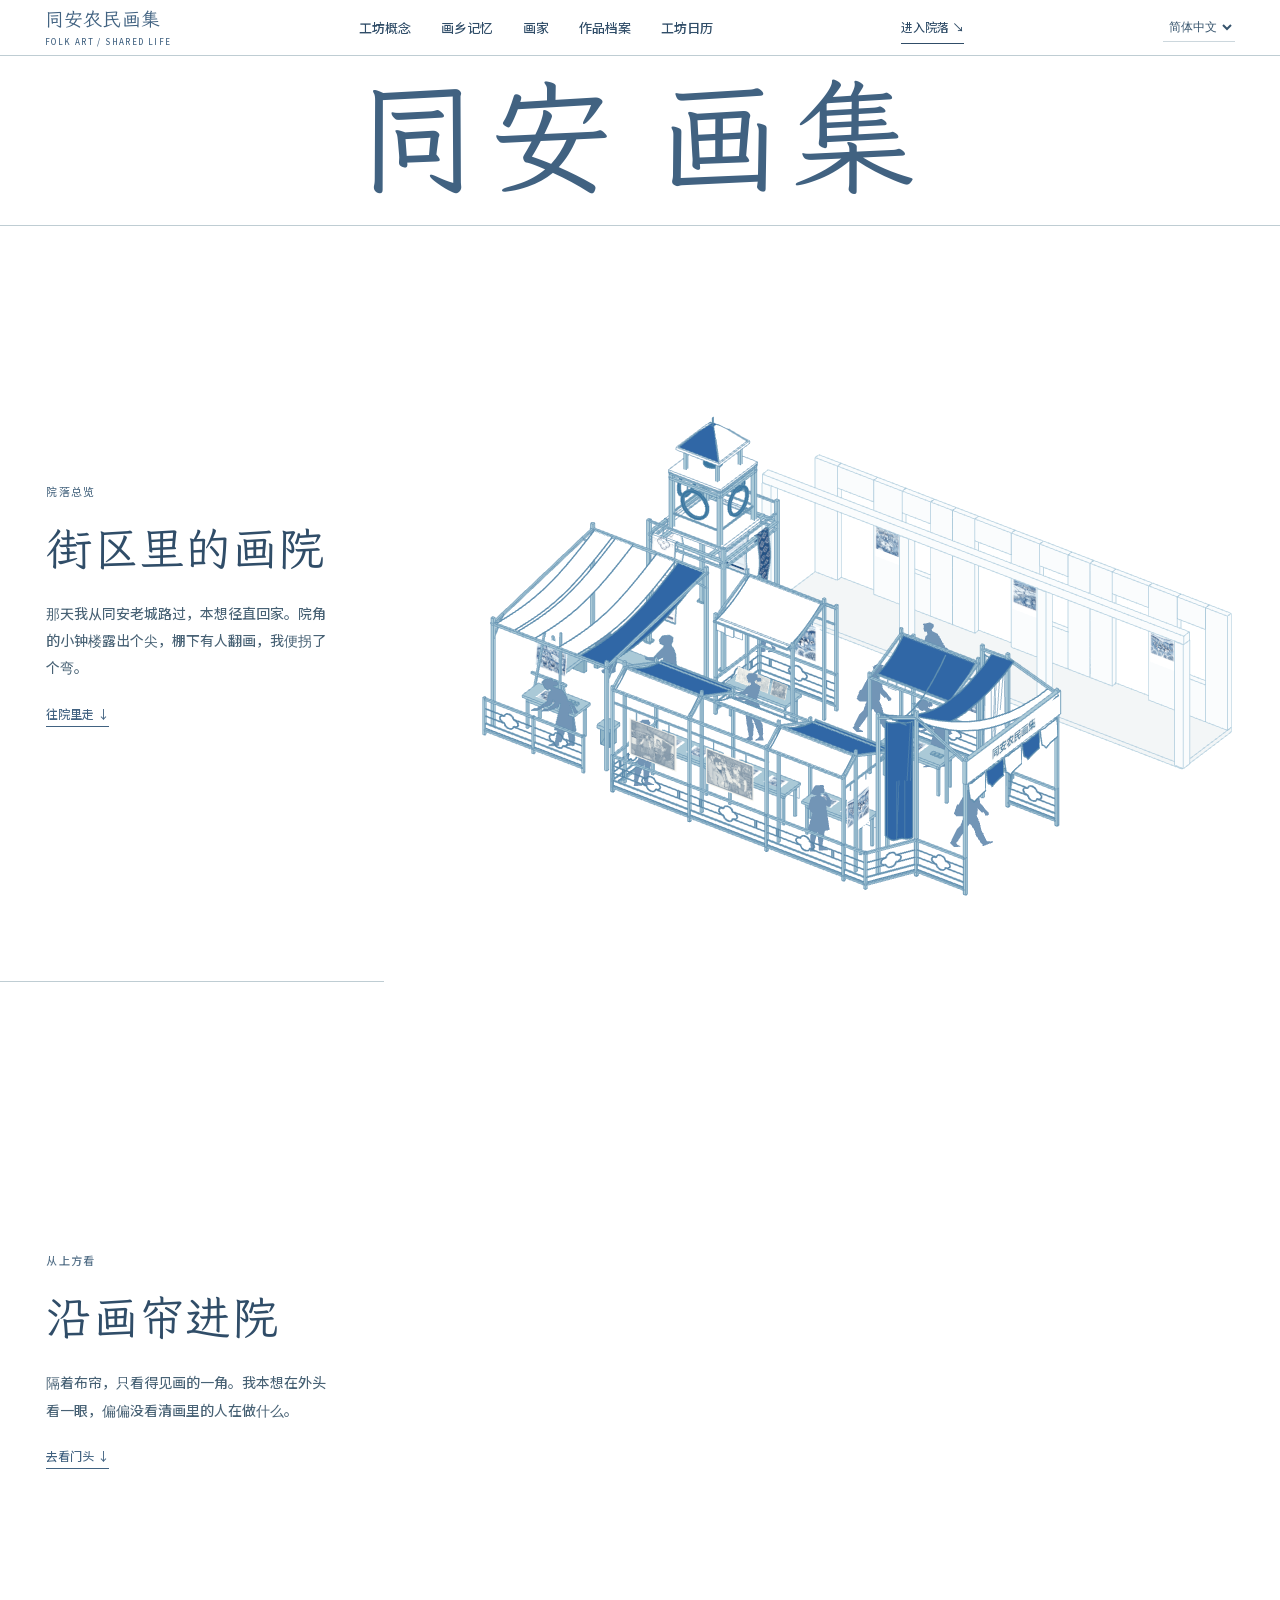
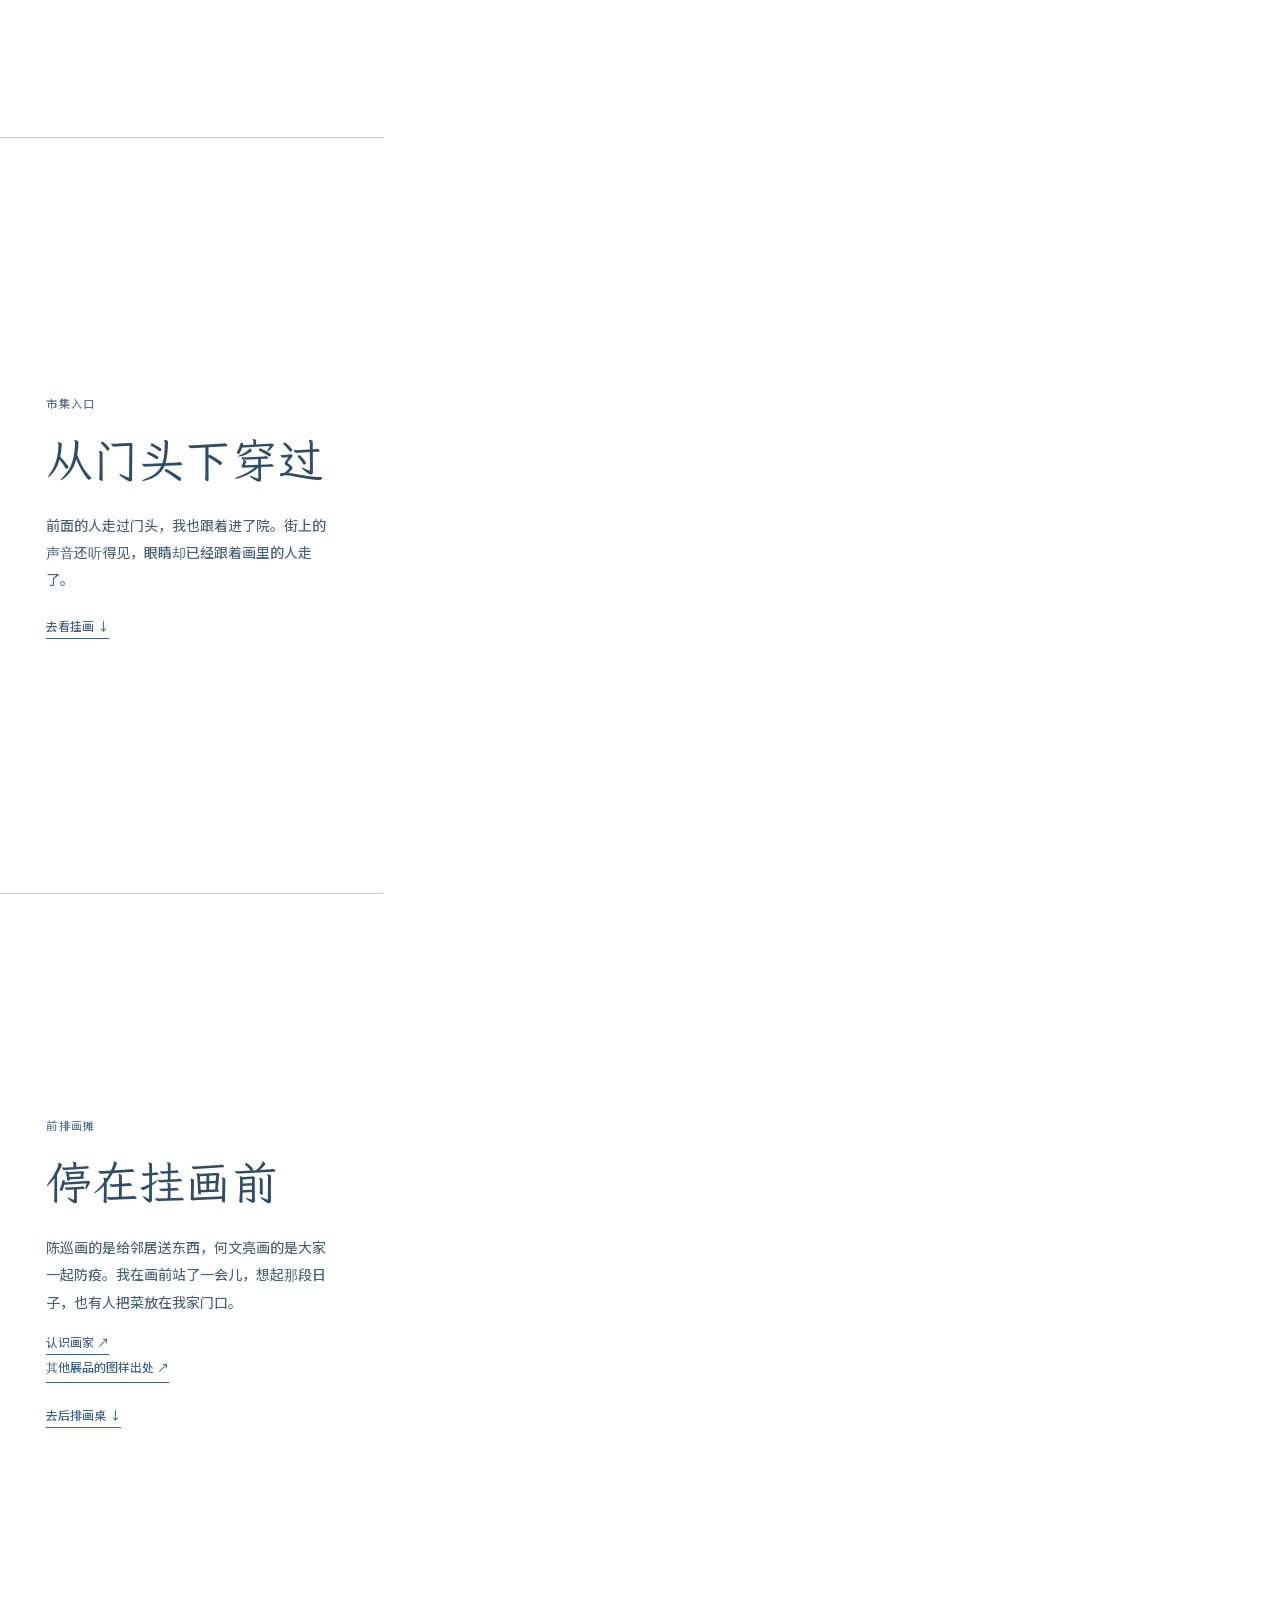
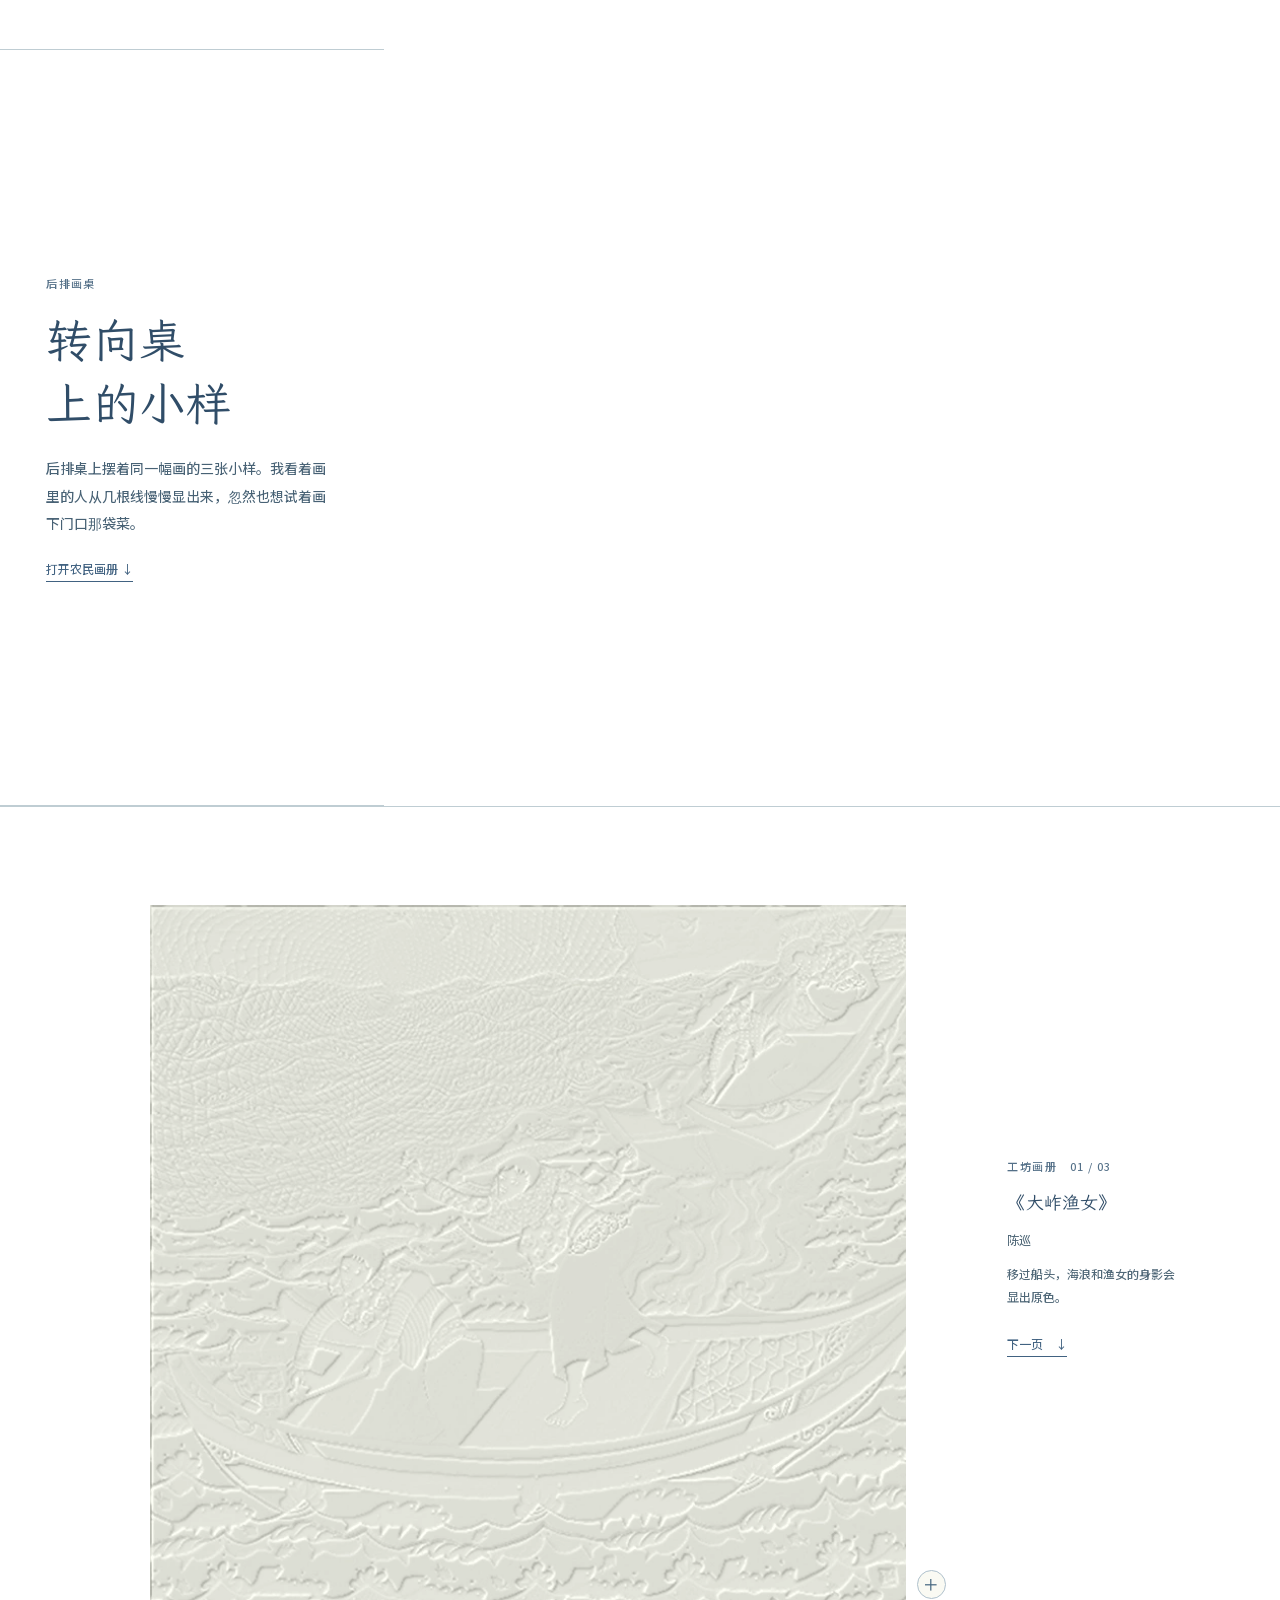
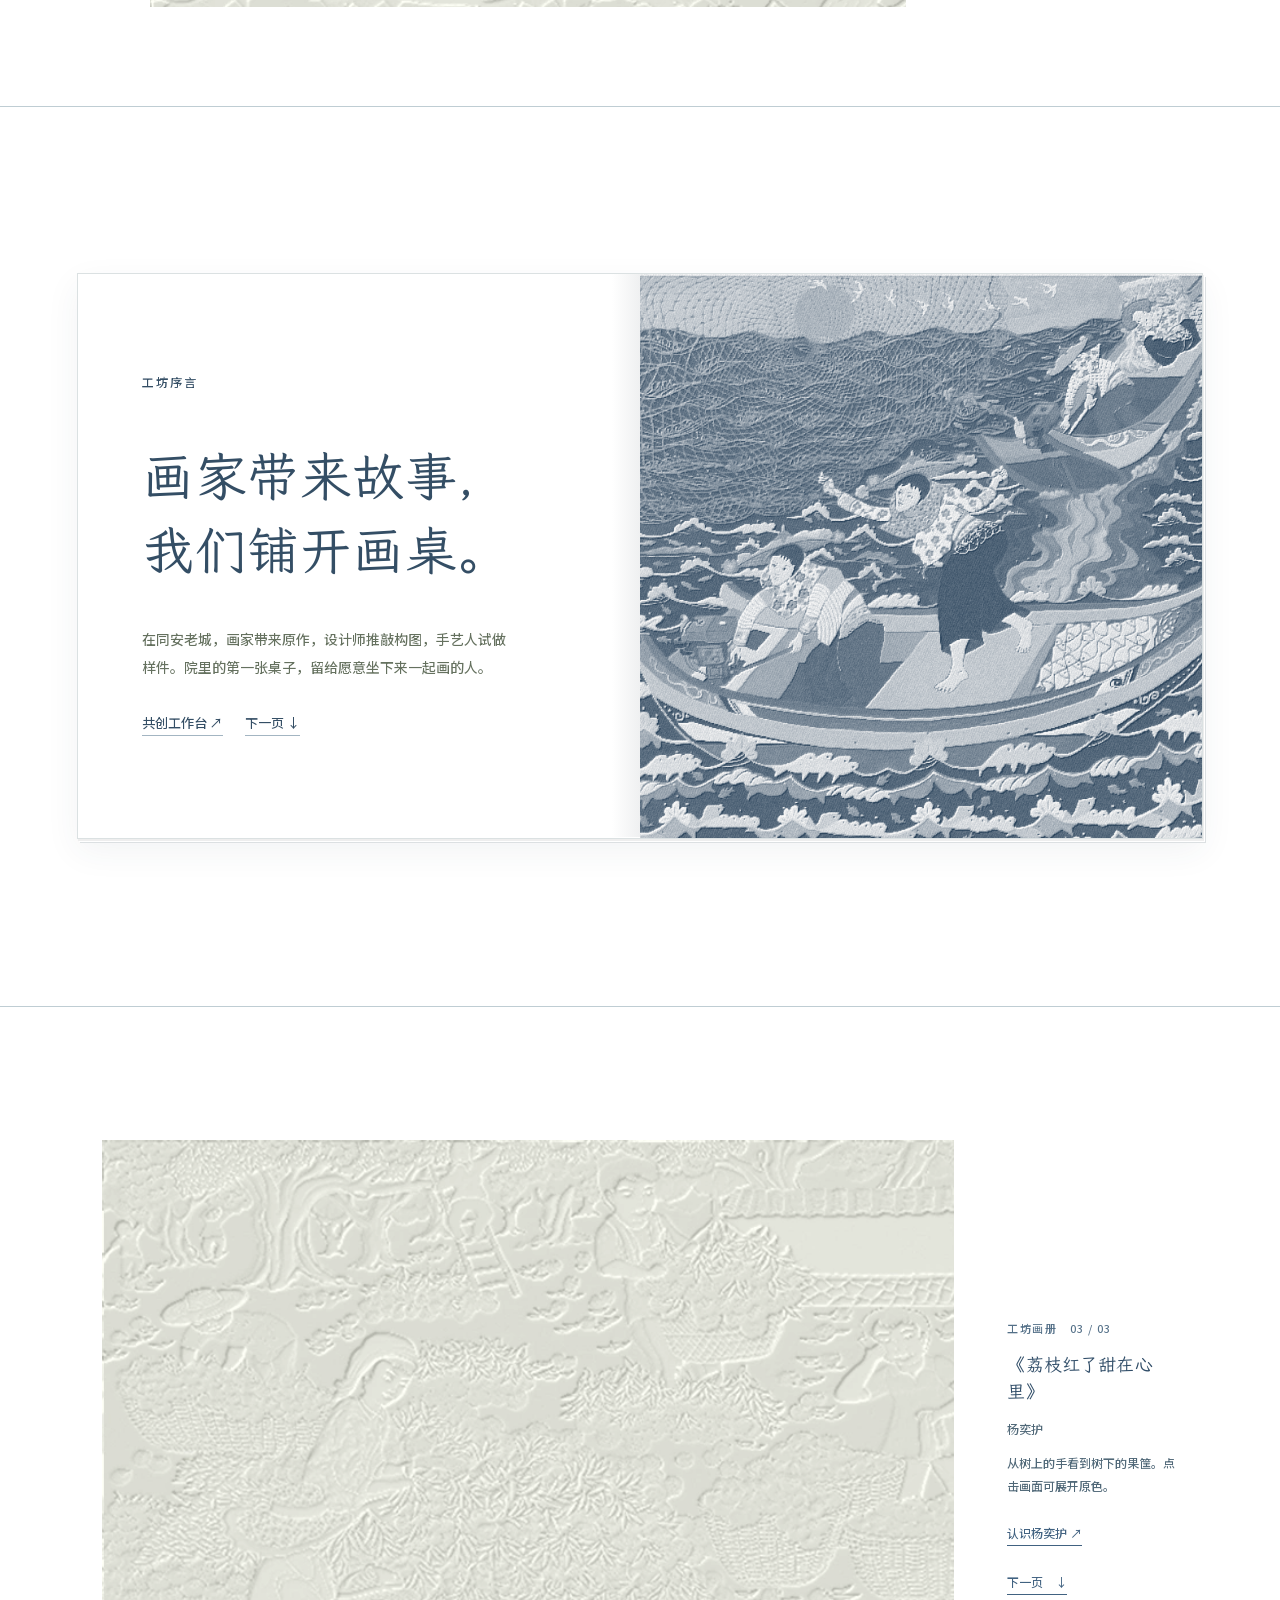
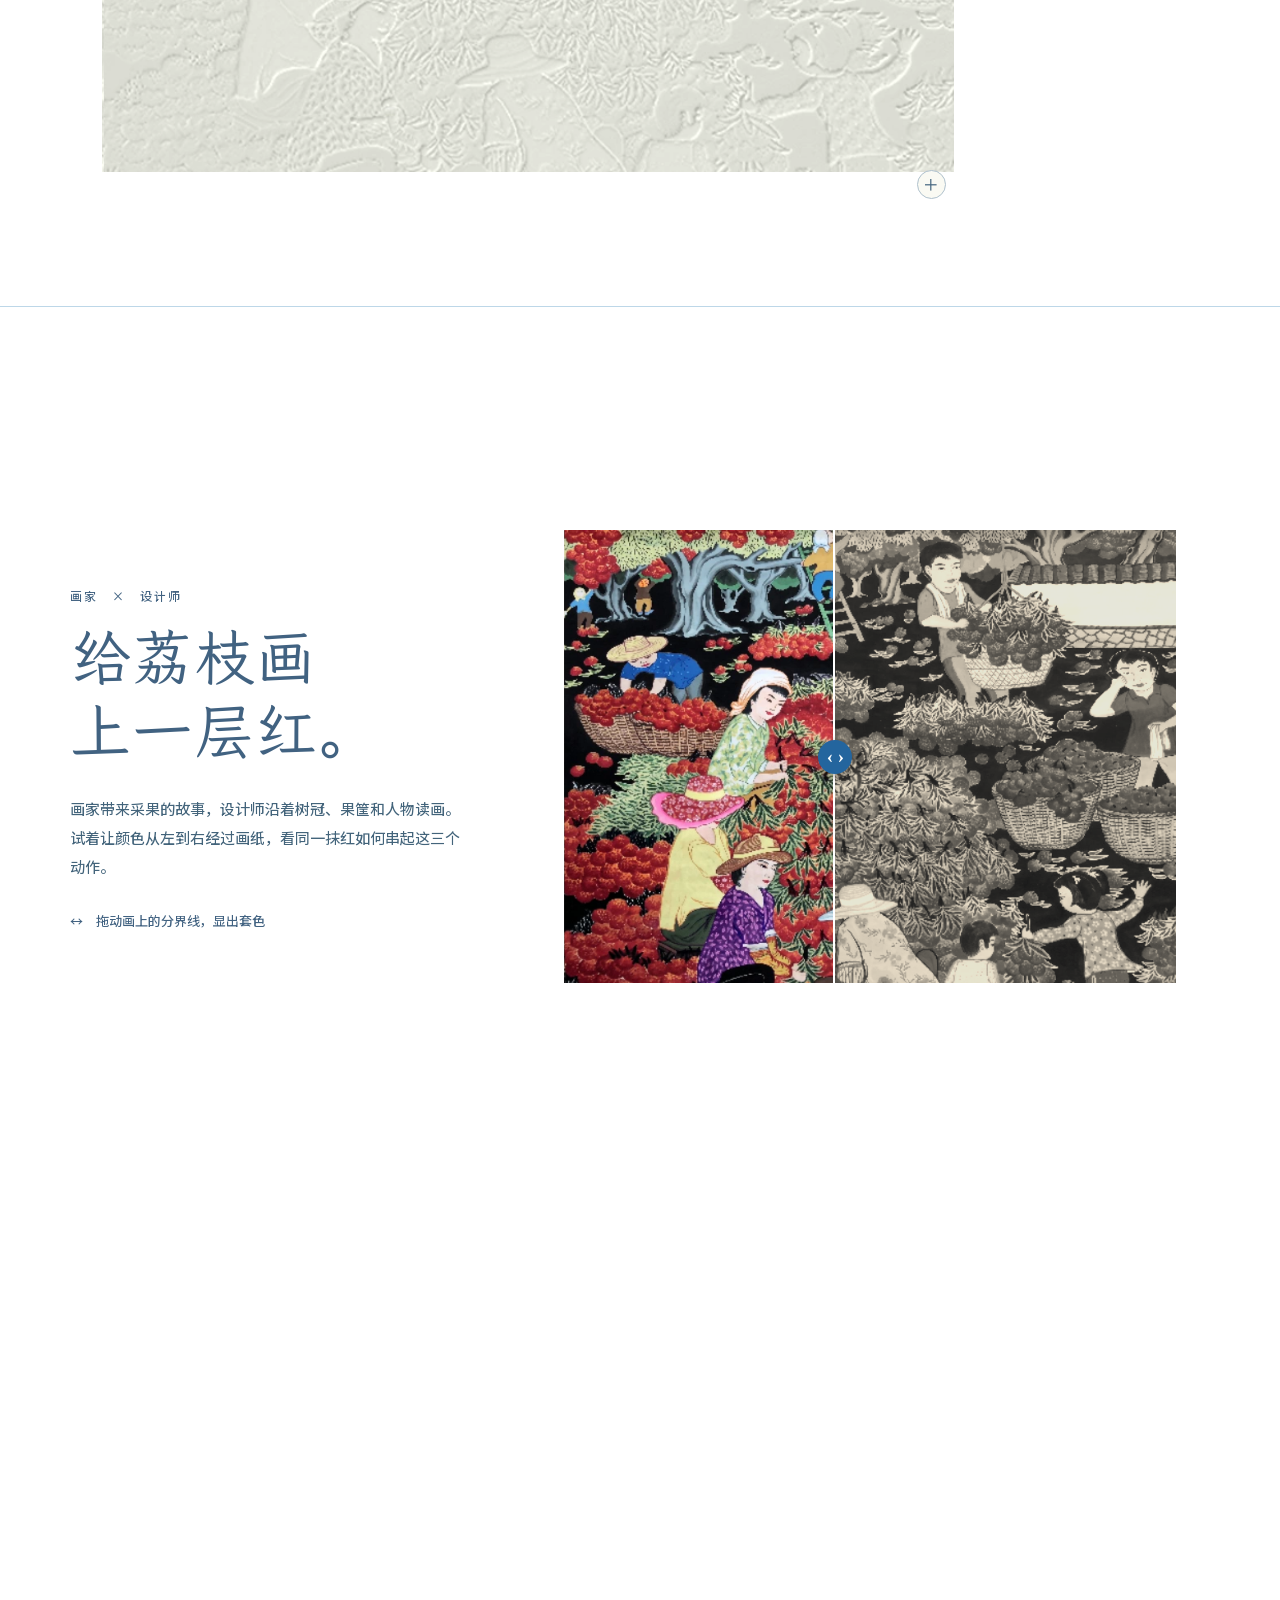
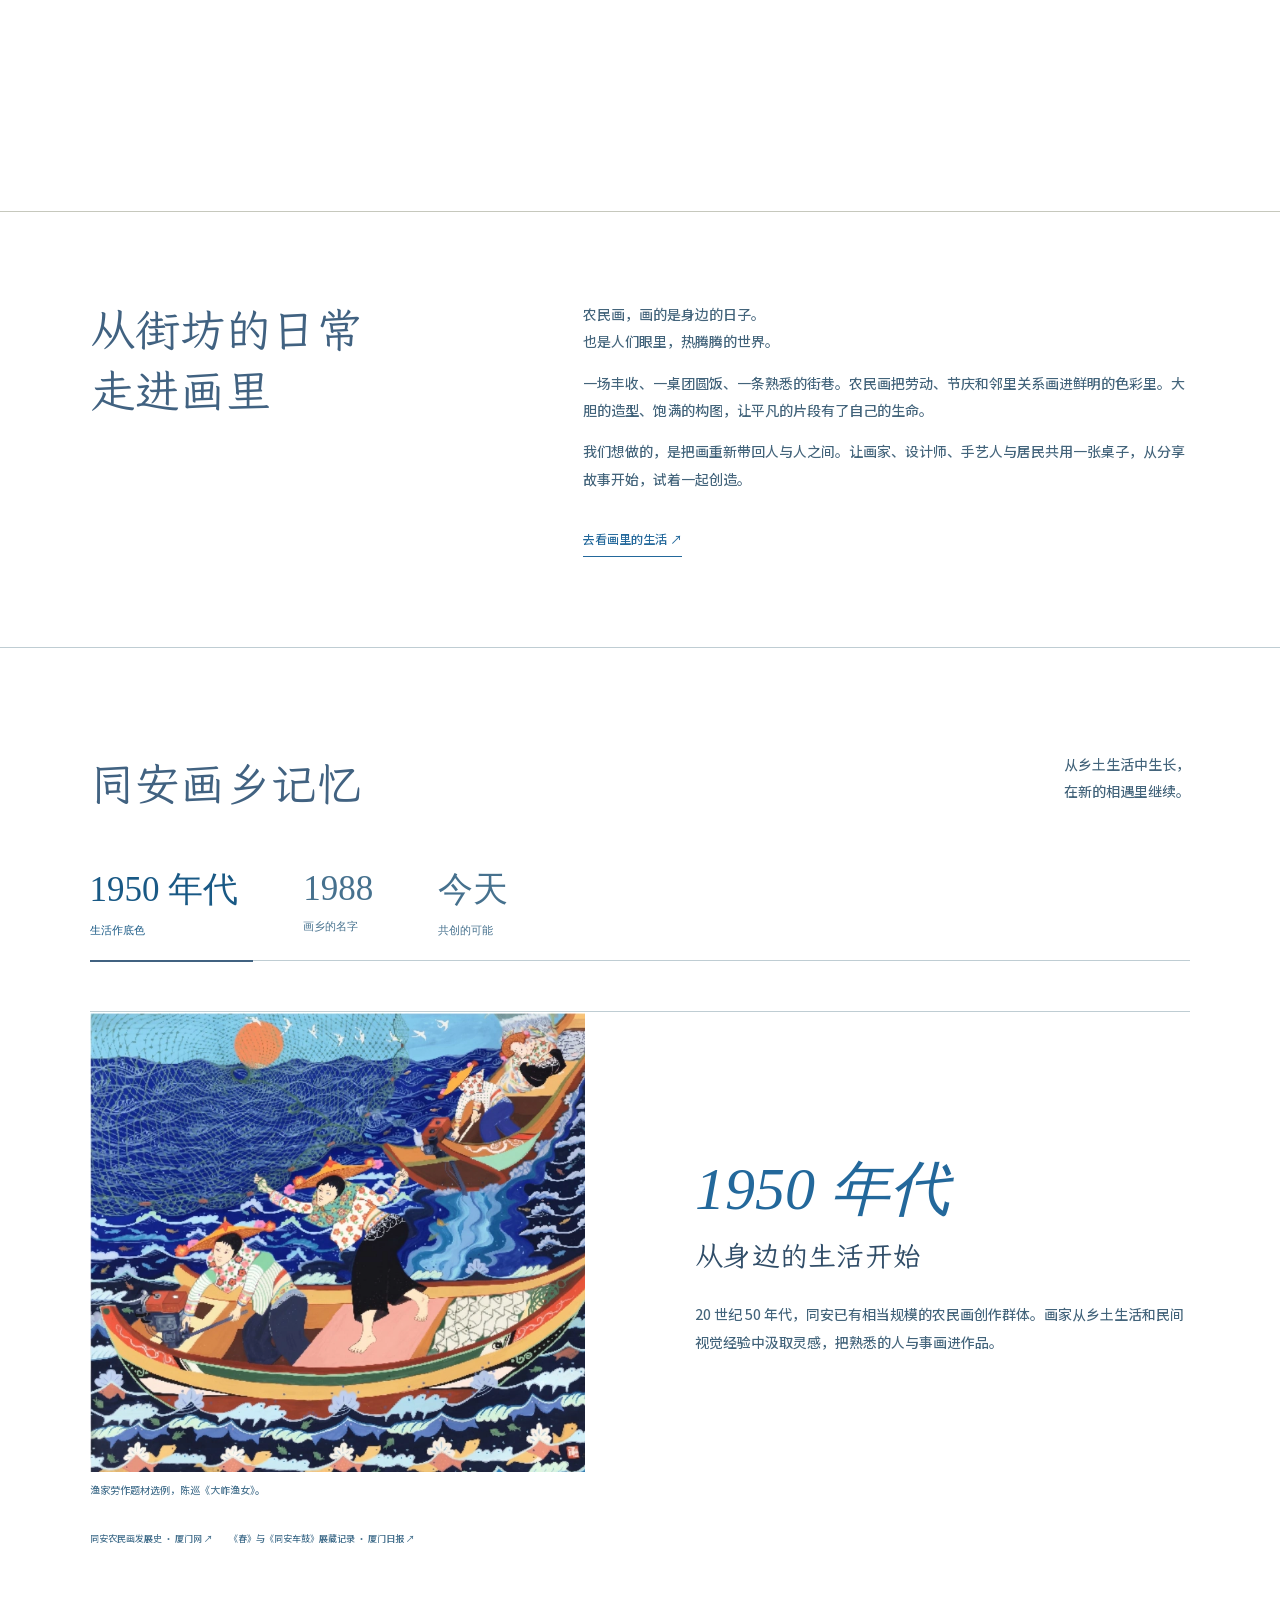
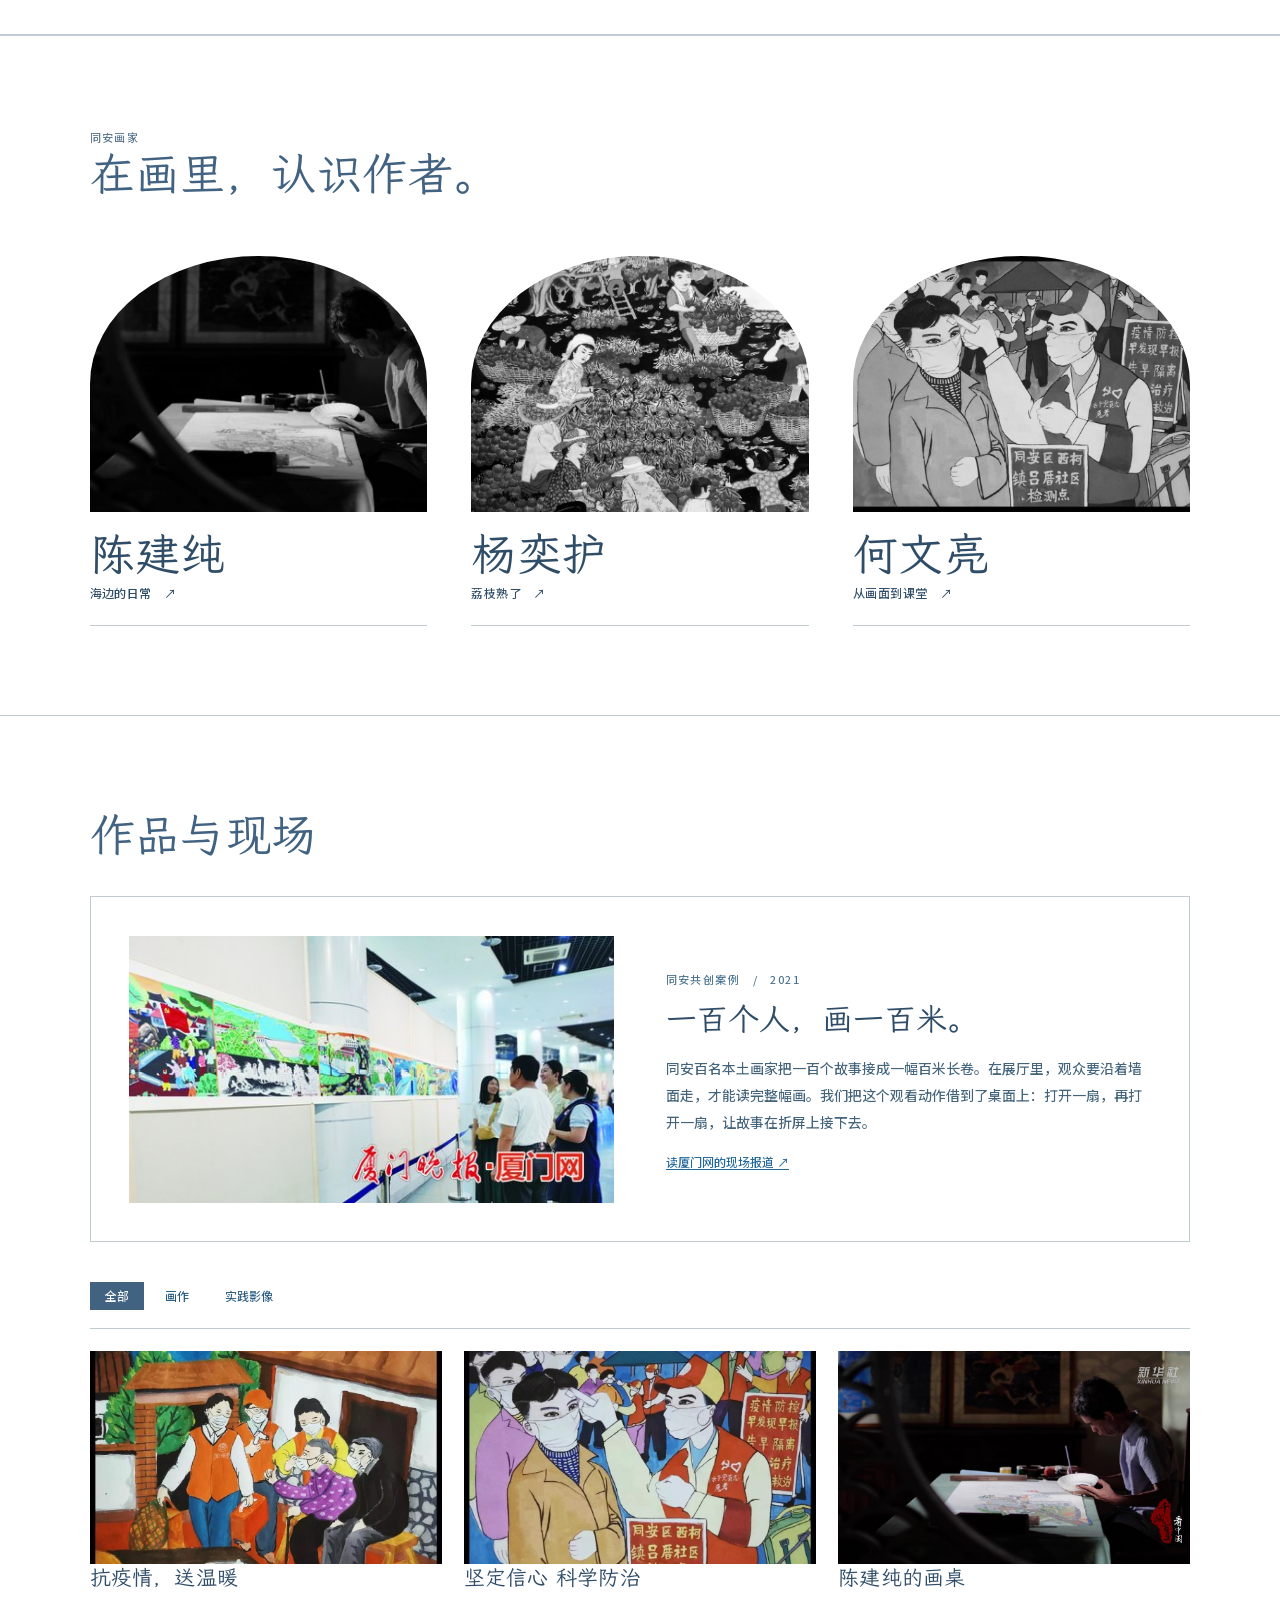
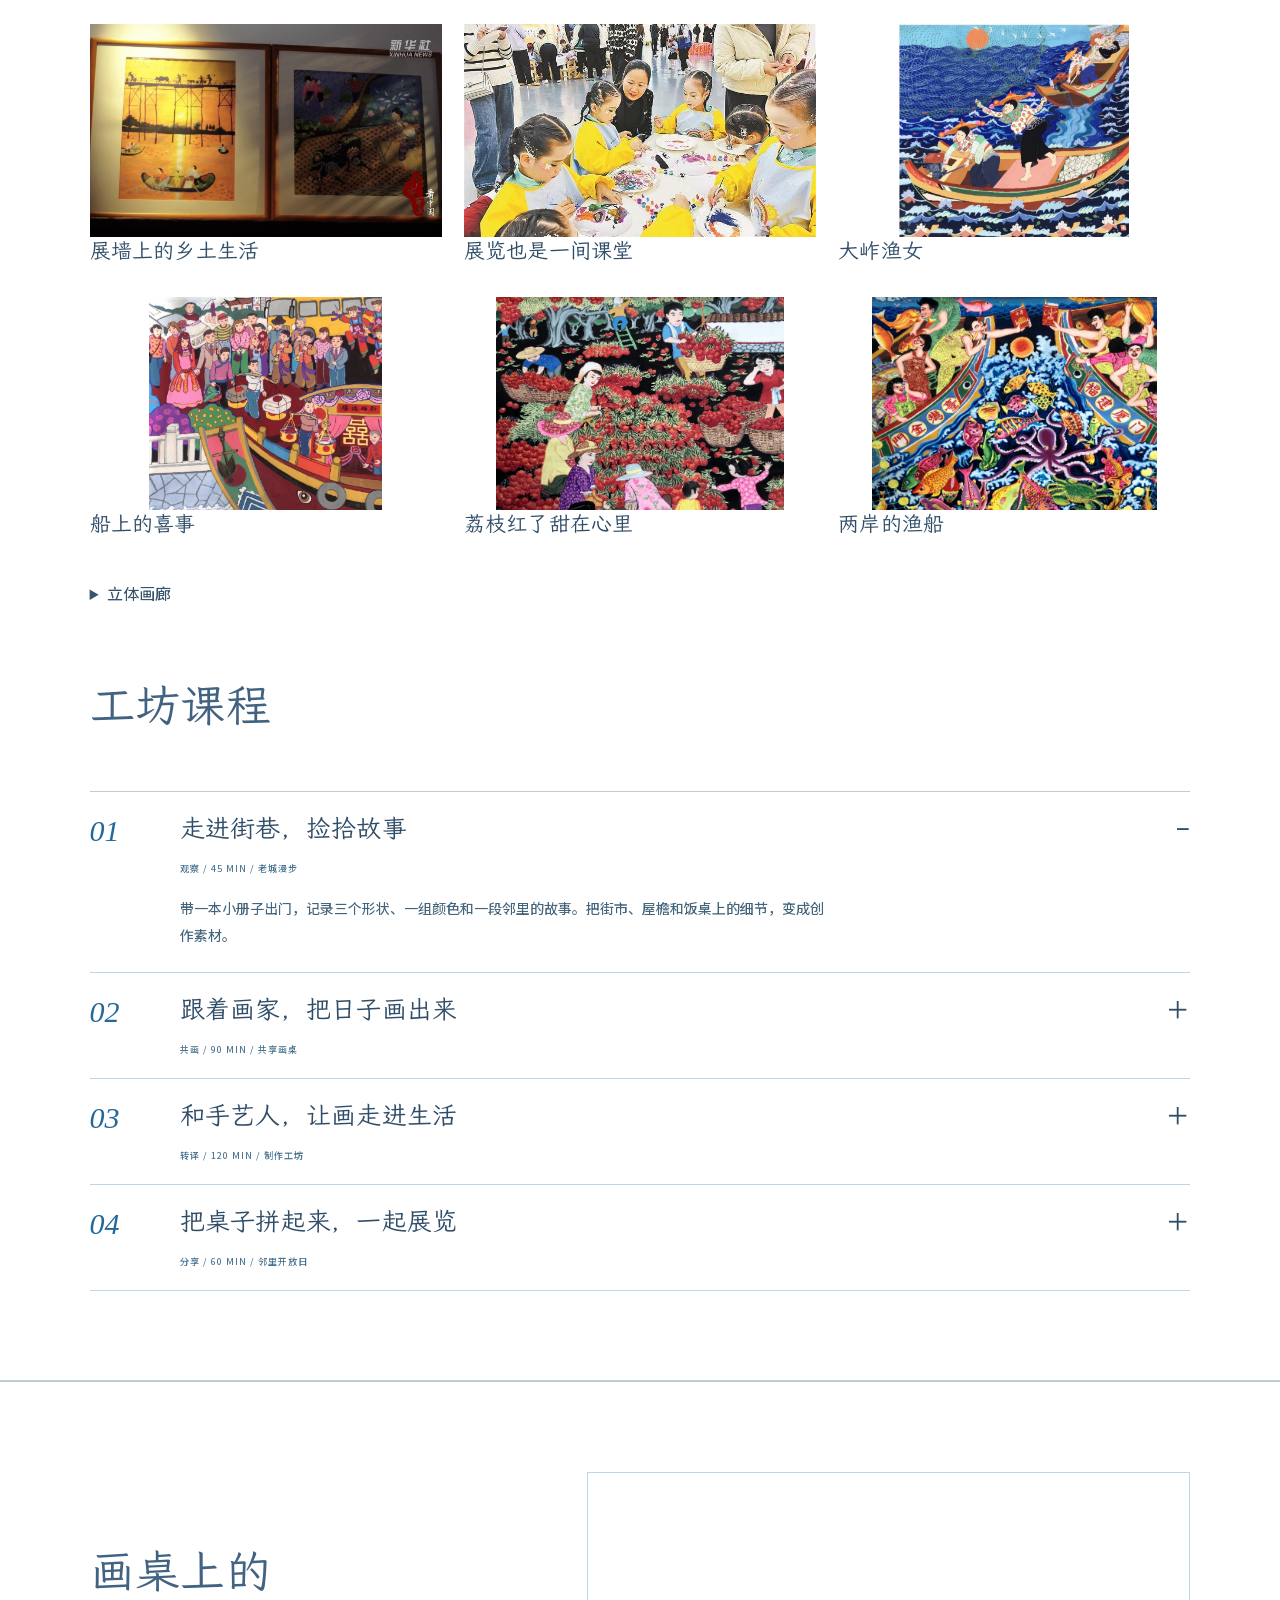
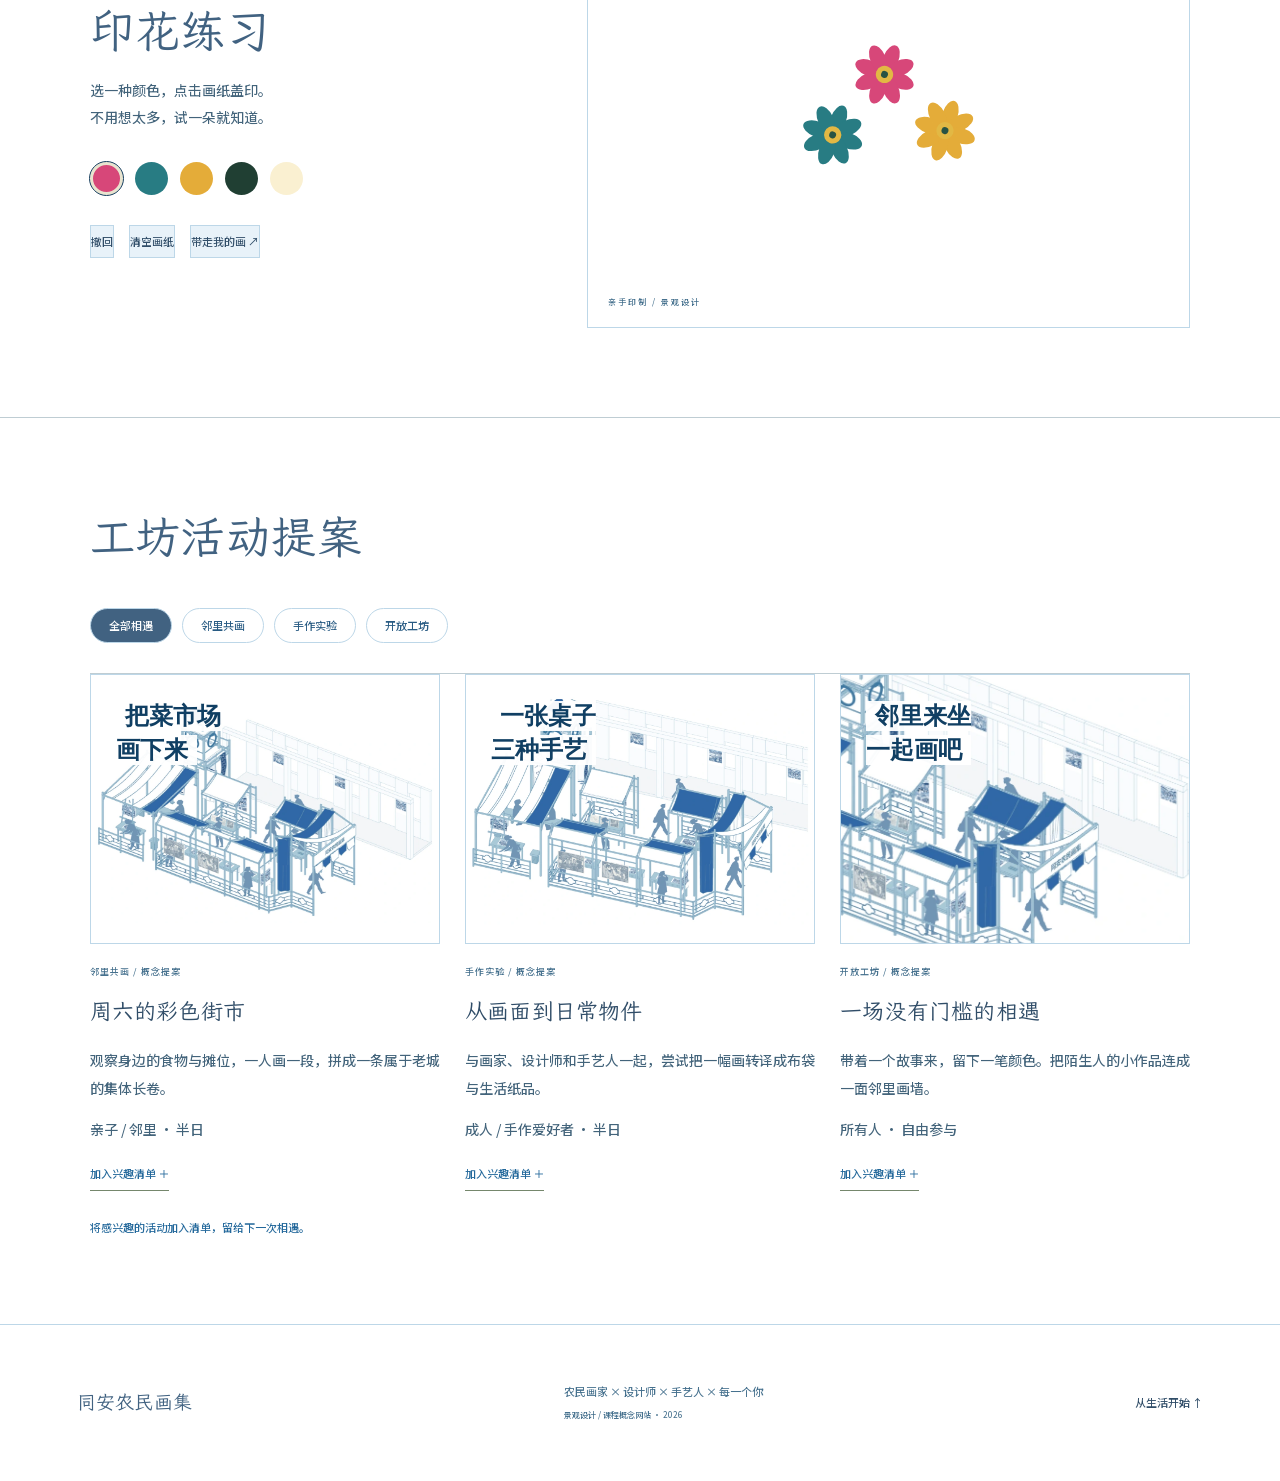
==== commit 83b0786e: "Feature Yang Yihu in the folk painting artist list" ====
--- a/index.html
+++ b/index.html
@@ -1,5 +1,5 @@
 <!doctype html><html lang="zh-CN"><head><meta charset="utf-8"><link rel="icon" href="data:,"><meta name="viewport" content="width=device-width,initial-scale=1"><title>同安农民画集</title><link rel="stylesheet" href="v2.css?v=20e"><link rel="stylesheet" href="atelier.css?v=20e"><link rel="stylesheet" href="exhibition.css?v=20e"><link rel="stylesheet" href="studio-story.css?v=20e"><link rel="stylesheet" href="bench.css?v=20e"><link rel="stylesheet" href="courtyard.css?v=courtyard-story4"><link rel="stylesheet" href="edition.css?v=20e"><link rel="stylesheet" href="tour.css?v=belltower1"><script type="importmap">{"imports":{"three":"./vendor/three.module.js"}}</script></head><body><header><a class="logo" href="#"><span>同安农民画集<small>FOLK ART / SHARED LIFE</small></span></a><nav><a href="#concept">工坊概念</a><a href="#history">画乡记忆</a><a href="#artists">画家</a><a href="#studio">作品档案</a><a href="#events">工坊日历</a></nav><a class="nav-cta" href="#visit-0">进入院落 ↘</a><label class="language-picker"><select data-language aria-label="语言"><option lang="zh-CN" value="zh-CN">简体中文</option><option lang="zh-HK" value="zh-HK">香港繁體</option><option lang="en" value="en">English</option><option lang="ja" value="ja">日本語</option></select></label></header><main><section class="court-hero" id="home"><h1 class="market-mast" aria-label="同安画集"><span>同安</span><span>画集</span></h1><div class="tour-story"><div class="tour-stage"><figure class="court-stage"><div id="court-viewport" tabindex="0" aria-label="院落三维模型，拖动或按左右方向键旋转，Home 回到当前导览视角"><img src="assets/court-plan.webp?v=courtyard-story4" alt="同安农民画集院落轴测，右侧入口、前排画摊与后方钟楼"></div>
-</figure></div><div class="tour-text"><section class="tour-stop" id="site-context"><div><small>院落总览</small><h2>街区里的画院</h2><p>那天我从同安老城路过，本想径直回家。院角的小钟楼露出个尖，棚下有人翻画，我便拐了个弯。</p><a class="tour-next" href="#visit-0">往院里走 ↓</a></div></section><section class="tour-stop" id="visit-0"><div><small>从上方看</small><h2>沿画帘进院</h2><p>隔着布帘，只看得见画的一角。我本想在外头看一眼，偏偏没看清画里的人在做什么。</p><a class="tour-next" href="#visit-1">去看门头 ↓</a></div></section><section class="tour-stop" id="visit-1"><div><small>市集入口</small><h2>从门头下穿过</h2><p>前面的人走过门头，我也跟着进了院。街上的声音还听得见，眼睛却已经跟着画里的人走了。</p><a class="tour-next" href="#visit-2">去看挂画 ↓</a></div></section><section class="tour-stop" id="visit-2"><div><small>前排画摊</small><h2>停在挂画前</h2><p>陈巡画的是给邻居送东西，何文亮画的是大家一起防疫。我在画前站了一会儿，想起那段日子，也有人把菜放在我家门口。</p><a href="#artists">认识画家 ↗</a><a href="https://www.thepaper.cn/newsDetail_forward_20449765" target="_blank" rel="noopener">其他展品的图样出处 ↗</a><a class="tour-next" href="#visit-3">去后排画桌 ↓</a></div></section><section class="tour-stop" id="visit-3"><div><small>后排画桌</small><h2>转向桌上的小样</h2><p>后排桌上摆着同一幅画的三张小样。我看着画里的人从几根线慢慢显出来，忽然也想试着画下门口那袋菜。</p><a class="tour-next" href="#print-sea">打开农民画册 ↓</a></div></section></div></div></section><section class="folio" id="print-sea"><button class="rub-print" data-art="sea" aria-label="显影或收起《大岞渔女》" aria-pressed="false"><span class="impression"></span><span class="pigment"></span><b class="folio-plus">＋</b></button><aside><small>工坊画册　01 / 03</small><h2>《大岞渔女》</h2><p>陈巡</p><p>移过船头，海浪和渔女的身影会显出原色。</p><a href="#print-guide">下一页　↓</a></aside></section><section id="print-guide" class="folio-guide"><article class="guide-spread"><div class="guide-copy"><small>工坊序言</small><h2>画家带来故事，<br>我们铺开画桌。</h2><p>在同安老城，画家带来原作，设计师推敲构图，手艺人试做样件。院里的第一张桌子，留给愿意坐下来一起画的人。</p><nav><a href="#concept">共创工作台 ↗</a><a href="#print-lychee">下一页 ↓</a></nav></div><button class="guide-plate" aria-label="显影或收起渔女画稿" aria-pressed="false"><span class="plate-ink"></span></button></article></section><section class="folio" id="print-lychee"><button class="rub-print" data-art="lychee" aria-label="显影或收起《荔枝红了甜在心里》" aria-pressed="false"><span class="impression"></span><span class="pigment"></span><b class="folio-plus">＋</b></button><aside><small>工坊画册　03 / 03</small><h2>《荔枝红了甜在心里》</h2><p>杨奕护</p><p>从树上的手看到树下的果筐。点击画面可展开原色。</p><a href="#concept">下一页　↓</a></aside></section><section id="concept" aria-label="同安工坊互动故事">
+</figure></div><div class="tour-text"><section class="tour-stop" id="site-context"><div><small>院落总览</small><h2>街区里的画院</h2><p>那天我从同安老城路过，本想径直回家。院角的小钟楼露出个尖，棚下有人翻画，我便拐了个弯。</p><a class="tour-next" href="#visit-0">往院里走 ↓</a></div></section><section class="tour-stop" id="visit-0"><div><small>从上方看</small><h2>沿画帘进院</h2><p>隔着布帘，只看得见画的一角。我本想在外头看一眼，偏偏没看清画里的人在做什么。</p><a class="tour-next" href="#visit-1">去看门头 ↓</a></div></section><section class="tour-stop" id="visit-1"><div><small>市集入口</small><h2>从门头下穿过</h2><p>前面的人走过门头，我也跟着进了院。街上的声音还听得见，眼睛却已经跟着画里的人走了。</p><a class="tour-next" href="#visit-2">去看挂画 ↓</a></div></section><section class="tour-stop" id="visit-2"><div><small>前排画摊</small><h2>停在挂画前</h2><p>陈巡画的是给邻居送东西，何文亮画的是大家一起防疫。我在画前站了一会儿，想起那段日子，也有人把菜放在我家门口。</p><a href="#artists">认识画家 ↗</a><a href="https://www.thepaper.cn/newsDetail_forward_20449765" target="_blank" rel="noopener">其他展品的图样出处 ↗</a><a class="tour-next" href="#visit-3">去后排画桌 ↓</a></div></section><section class="tour-stop" id="visit-3"><div><small>后排画桌</small><h2>转向桌上的小样</h2><p>后排桌上摆着同一幅画的三张小样。我看着画里的人从几根线慢慢显出来，忽然也想试着画下门口那袋菜。</p><a class="tour-next" href="#print-sea">打开农民画册 ↓</a></div></section></div></div></section><section class="folio" id="print-sea"><button class="rub-print" data-art="sea" aria-label="显影或收起《大岞渔女》" aria-pressed="false"><span class="impression"></span><span class="pigment"></span><b class="folio-plus">＋</b></button><aside><small>工坊画册　01 / 03</small><h2>《大岞渔女》</h2><p>陈巡</p><p>移过船头，海浪和渔女的身影会显出原色。</p><a href="#print-guide">下一页　↓</a></aside></section><section id="print-guide" class="folio-guide"><article class="guide-spread"><div class="guide-copy"><small>工坊序言</small><h2>画家带来故事，<br>我们铺开画桌。</h2><p>在同安老城，画家带来原作，设计师推敲构图，手艺人试做样件。院里的第一张桌子，留给愿意坐下来一起画的人。</p><nav><a href="#concept">共创工作台 ↗</a><a href="#print-lychee">下一页 ↓</a></nav></div><button class="guide-plate" aria-label="显影或收起渔女画稿" aria-pressed="false"><span class="plate-ink"></span></button></article></section><section class="folio" id="print-lychee"><button class="rub-print" data-art="lychee" aria-label="显影或收起《荔枝红了甜在心里》" aria-pressed="false"><span class="impression"></span><span class="pigment"></span><b class="folio-plus">＋</b></button><aside><small>工坊画册　03 / 03</small><h2>《荔枝红了甜在心里》</h2><p>杨奕护</p><p>从树上的手看到树下的果筐。点击画面可展开原色。</p><a href="artist-yang-yihu.html">认识杨奕护 ↗</a><a href="#concept">下一页　↓</a></aside></section><section id="concept" aria-label="同安工坊互动故事">
 <div class="bench-sticky">
 <div class="bench-layout"><div class="bench-copy">
 <small id="bench-role">画家　×　设计师</small>
@@ -11,9 +11,9 @@
 <div class="bench-scene sample-scene" id="product-plate" hidden><div id="screen-model"></div><small>荔枝采收　/　桌屏试样</small></div>
 <div class="bench-scene dispatch-scene" hidden><div class="ticket"><div class="ticket-head"><b>同安工坊</b><span>样件流转单</span></div><img src="assets/journal-lychee.webp" alt="流转单上的荔枝画样"><h3>荔枝三折屏</h3><div class="ticket-line"><span>制作</span><b>收到预订后，小批打样</b></div><div class="ticket-line"><span>交付</span><b id="delivery"></b></div><i class="seal" id="channel-stamp"></i></div><div class="bench-options"><button data-channel="0">街边小店</button><button data-channel="1">线上预订</button></div></div>
 <div class="bench-scene feedback-scene" hidden><div class="edition-paper proof-paper"><div class="paper-meta"><b>试样记录</b><span id="proof-ver">初样</span></div><div class="proof-art"></div><div class="paper-meta"><i id="proof-label">采果全景</i><span>工作台留样</span></div></div><div class="bench-options"><button data-revise="0">保留全景</button><button data-revise="1">放大采果人</button></div></div>
-</div></div></div></section><section id="story" class="story section"><div class="section-index">01 / THE EVERYDAY IS EXTRAORDINARY</div><div class="story-grid"><h2>从街坊的日常<br>走进画里</h2><div><p class="lead">农民画，画的是身边的日子。<br>也是人们眼里，热腾腾的世界。</p><p>一场丰收、一桌团圆饭、一条熟悉的街巷。农民画把劳动、节庆和邻里关系画进鲜明的色彩里。大胆的造型、饱满的构图，让平凡的片段有了自己的生命。</p><p>我们想做的，是把画重新带回人与人之间。让画家、设计师、手艺人与居民共用一张桌子，从分享故事开始，试着一起创造。</p><a class="text-link" href="#studio">去看画里的生活 ↗</a></div></div><div hidden class="motif-strip"><article><div class="motif flower">✳</div><span>01 / 色彩</span><h3>大胆一点，也没关系。</h3><p>让桃红、湖蓝和明黄相遇，用颜色讲心情。</p></article><article><div class="motif fish">◒</div><span>02 / 造型</span><h3>不必“像”，要有自己的样子。</h3><p>夸张一条鱼，放大一朵花，画出独有的观察。</p></article><article><div class="motif people">♧</div><span>03 / 故事</span><h3>画里的主角，就是我们。</h3><p>把劳动、相聚和日常的细节连成一个故事。</p></article></div></section><section class="history section" id="history"><div class="section-index">02 / ROOTED IN TONG’AN</div><div class="section-head"><h2>同安画乡记忆</h2><p>从乡土生活中生长，<br>在新的相遇里继续。</p></div><div class="history-tabs" role="tablist" aria-label="农民画发展阶段"><button role="tab" aria-selected="true" data-era="0">1950 年代 <span>生活作底色</span></button><button role="tab" aria-selected="false" data-era="1">1988 <span>画乡的名字</span></button><button role="tab" aria-selected="false" data-era="2">今天 <span>共创的可能</span></button></div><div class="history-body"><figure class="archive-history"><button class="zoom-photo"><img src="assets/real-tongan-0.jpg" alt="新华社报道中陈列的两幅同安农民画"></button><figcaption>2024 年影像资料 · 同安农民画陈列，新华社 / 同安区融媒体中心</figcaption></figure><div id="era-copy"></div></div><a class="source-link" href="https://zt.xmnn.cn/politics/2022/xds/xmjy/202107/t20210723_40410.html" target="_blank" rel="noopener">同安农民画发展史 · 厦门网 ↗</a>　<a class="source-link" target="_blank" rel="noopener" href="https://www.mnw.cn/xiamen/zhanwu/1716818.html">《春》与《同安车鼓》展藏记录 · 厦门日报 ↗</a></section><section class="makers section" id="artists"><small>同安画家</small><h2>在画里，认识作者。</h2><div class="maker-list"><a href="artist-chen-jianchun.html"><span>陈建纯<small>海边的日常　↗</small></span><img loading="lazy" src="assets/real-tongan-1.jpg" alt=""></a><a href="artist-chen-xun.html"><span>陈巡<small>人与人之间　↗</small></span><img loading="lazy" src="assets/work-chen-xun.jpg" alt=""></a><a href="artist-he-wenliang.html"><span>何文亮<small>从画面到课堂　↗</small></span><img loading="lazy" src="assets/work-he-wenliang.jpg" alt=""></a></div></section><section id="studio" class="section studio"><div class="section-index">同安 · 作品与实践</div><div class="section-head"><h2>作品与现场</h2></div>
+</div></div></div></section><section id="story" class="story section"><div class="section-index">01 / THE EVERYDAY IS EXTRAORDINARY</div><div class="story-grid"><h2>从街坊的日常<br>走进画里</h2><div><p class="lead">农民画，画的是身边的日子。<br>也是人们眼里，热腾腾的世界。</p><p>一场丰收、一桌团圆饭、一条熟悉的街巷。农民画把劳动、节庆和邻里关系画进鲜明的色彩里。大胆的造型、饱满的构图，让平凡的片段有了自己的生命。</p><p>我们想做的，是把画重新带回人与人之间。让画家、设计师、手艺人与居民共用一张桌子，从分享故事开始，试着一起创造。</p><a class="text-link" href="#studio">去看画里的生活 ↗</a></div></div><div hidden class="motif-strip"><article><div class="motif flower">✳</div><span>01 / 色彩</span><h3>大胆一点，也没关系。</h3><p>让桃红、湖蓝和明黄相遇，用颜色讲心情。</p></article><article><div class="motif fish">◒</div><span>02 / 造型</span><h3>不必“像”，要有自己的样子。</h3><p>夸张一条鱼，放大一朵花，画出独有的观察。</p></article><article><div class="motif people">♧</div><span>03 / 故事</span><h3>画里的主角，就是我们。</h3><p>把劳动、相聚和日常的细节连成一个故事。</p></article></div></section><section class="history section" id="history"><div class="section-index">02 / ROOTED IN TONG’AN</div><div class="section-head"><h2>同安画乡记忆</h2><p>从乡土生活中生长，<br>在新的相遇里继续。</p></div><div class="history-tabs" role="tablist" aria-label="农民画发展阶段"><button role="tab" aria-selected="true" data-era="0">1950 年代 <span>生活作底色</span></button><button role="tab" aria-selected="false" data-era="1">1988 <span>画乡的名字</span></button><button role="tab" aria-selected="false" data-era="2">今天 <span>共创的可能</span></button></div><div class="history-body"><figure class="archive-history"><button class="zoom-photo"><img src="assets/real-tongan-0.jpg" alt="新华社报道中陈列的两幅同安农民画"></button><figcaption>2024 年影像资料 · 同安农民画陈列，新华社 / 同安区融媒体中心</figcaption></figure><div id="era-copy"></div></div><a class="source-link" href="https://zt.xmnn.cn/politics/2022/xds/xmjy/202107/t20210723_40410.html" target="_blank" rel="noopener">同安农民画发展史 · 厦门网 ↗</a>　<a class="source-link" target="_blank" rel="noopener" href="https://www.mnw.cn/xiamen/zhanwu/1716818.html">《春》与《同安车鼓》展藏记录 · 厦门日报 ↗</a></section><section class="makers section" id="artists"><small>同安画家</small><h2>在画里，认识作者。</h2><div class="maker-list"><a href="artist-chen-jianchun.html"><span>陈建纯<small>海边的日常　↗</small></span><img loading="lazy" src="assets/real-tongan-1.jpg" alt=""></a><a href="artist-yang-yihu.html"><span>杨奕护<small>荔枝熟了　↗</small></span><img loading="lazy" src="assets/journal-lychee.webp" alt=""></a><a href="artist-he-wenliang.html"><span>何文亮<small>从画面到课堂　↗</small></span><img loading="lazy" src="assets/work-he-wenliang.jpg" alt=""></a></div></section><section id="studio" class="section studio"><div class="section-index">同安 · 作品与实践</div><div class="section-head"><h2>作品与现场</h2></div>
 <figure class="scroll-case"><img loading="lazy" src="assets/local-scroll.jpg" alt="观众在展厅观看集体创作的同安百米农民画长卷"><figcaption><small>同安共创案例　/　2021</small><h3>一百个人，画一百米。</h3><p>同安百名本土画家把一百个故事接成一幅百米长卷。在展厅里，观众要沿着墙面走，才能读完整幅画。我们把这个观看动作借到了桌面上：打开一扇，再打开一扇，让故事在折屏上接下去。</p><a target="_blank" rel="noopener" href="https://zt.xmnn.cn/politics/2022/xds/xmjy/202107/t20210723_40410.html">读厦门网的现场报道 ↗</a></figcaption></figure><div class="archive-filters" aria-label="展品分类"><button data-kind="全部" aria-pressed="true">全部</button><button data-kind="作品">画作</button><button data-kind="实践">实践影像</button></div><div class="archive-wall" id="archive-wall"></div>
-<details id="original-paint"><summary>立体画廊</summary><div class="art-picker" role="group" aria-label="选择作品"><button type="button" data-artwork="cloth" data-file="painting-texture.png" aria-pressed="true">层叠花布</button><button type="button" data-artwork="sea" data-file="journal-sea.webp" aria-pressed="false">大岞渔女</button><button type="button" data-artwork="wedding" data-file="journal-wedding.webp" aria-pressed="false">船上的喜事</button><button type="button" data-artwork="lychee" data-file="journal-lychee.webp" aria-pressed="false">荔枝红了甜在心里</button><button type="button" data-artwork="boats" data-file="journal-boats.webp" aria-pressed="false">两岸的渔船</button><button type="button" data-artwork="work-chen-xun" data-file="work-chen-xun.jpg" aria-pressed="false">抗疫情，送温暖</button><button type="button" data-artwork="work-he-wenliang" data-file="work-he-wenliang.jpg" aria-pressed="false">坚定信心 科学防治</button></div><div class="room-window"><div id="model" aria-label="立体画作，拖动或使用左右方向键旋转"><span id="room-status" role="status">正在搭起画架…</span></div><div id="relief-model" hidden tabindex="0" aria-label="立体画作，拖动或使用左右方向键旋转"><img hidden alt=""></div><div class="camera-bar"><span>拖动查看层次</span><div class="weave-views"><button data-camera="room" aria-pressed="true">原画视角</button><button data-camera="table" aria-pressed="false">靠近画桌</button><button data-camera="side" aria-pressed="false">侧看</button></div><div class="relief-views" hidden><button data-relief-view="front" aria-pressed="true">原画视角</button><button data-relief-view="detail">观看细节</button><button data-relief-view="side">侧看</button></div></div></div></details><h2 class="course-heading">工坊课程</h2><div class="course-list"><button class="course active" aria-expanded="true"><span>01</span><div><h3>走进街巷，捡拾故事</h3><small>观察 / 45 MIN / 老城漫步</small><p>带一本小册子出门，记录三个形状、一组颜色和一段邻里的故事。把街市、屋檐和饭桌上的细节，变成创作素材。</p></div><b>−</b></button><button class="course" aria-expanded="false"><span>02</span><div><h3>跟着画家，把日子画出来</h3><small>共画 / 90 MIN / 共享画桌</small><p>试着用夸张的造型与自由的构图表达生活。从一个人、一朵花开始，画出属于自己的同安故事。</p></div><b>＋</b></button><button class="course" aria-expanded="false"><span>03</span><div><h3>和手艺人，让画走进生活</h3><small>转译 / 120 MIN / 制作工坊</small><p>将画面拆解、重组，尝试转印、拼贴和纸品制作。让一幅画成为布袋、卡片或一件陪伴日常的小物。</p></div><b>＋</b></button><button class="course" aria-expanded="false"><span>04</span><div><h3>把桌子拼起来，一起展览</h3><small>分享 / 60 MIN / 邻里开放日</small><p>把各自的作品摆在一起，讲讲画背后的故事。邀请路过的邻居坐下，也为下一次共创留下新的线索。</p></div><b>＋</b></button></div></section><section class="play section" id="play"><div class="play-left"><div class="section-index">04 / YOUR FIRST LITTLE CREATION</div><h2>画桌上的<br>印花练习</h2><p>选一种颜色，点击画纸盖印。<br>不用想太多，试一朵就知道。</p><div class="palette" aria-label="选择花朵颜色"></div><div class="drawing-actions"><button id="undo">撤回</button><button id="clear">清空画纸</button><button id="download">带走我的画 ↗</button></div></div><div class="paper-frame"><svg id="drawing" viewBox="0 0 650 450" role="img" aria-label="点击画纸印花"></svg><span>亲手印制 / 景观设计</span></div></section><section class="section events" id="events"><div class="section-index">05 / GOOD THINGS HAPPEN TOGETHER</div><div class="section-head"><h2>工坊活动提案</h2></div><div class="filters"><button class="selected" data-filter="all">全部相遇</button><button data-filter="邻里共画">邻里共画</button><button data-filter="手作实验">手作实验</button><button data-filter="开放工坊">开放工坊</button></div><div class="event-grid" id="event-grid"></div><div class="interest-summary" id="interest-summary">将感兴趣的活动加入清单，留给下一次相遇。</div></section></main><footer><a class="logo" href="#"><span>同安农民画集</span></a><p>农民画家 × 设计师 × 手艺人 × 每一个你<br><small>景观设计 / 课程概念网站 · 2026</small></p><a href="#story">从生活开始 ↑</a></footer><dialog id="photo-view"><button id="photo-close">关闭 ×</button><img alt=""><p></p></dialog><script src="archive.js?v=course4" defer></script><script src="rub-print.js?v=21c" defer></script><script src="bench.js?v=20e" defer></script><script type="module" src="folding-screen.js?v=20e"></script><div id="toast" role="status"></div><script src="v2.js?v=course4"></script><script type="module" src="courtyard.js?v=courtyard-story4"></script><script type="module" src="painting-reliefs.js"></script><script defer src="languages.js?v=courtyard-story4"></script><script defer src="language-switch.js?v=1"></script></body></html>
+<details id="original-paint"><summary>立体画廊</summary><div class="art-picker" role="group" aria-label="选择作品"><button type="button" data-artwork="cloth" data-file="painting-texture.png" aria-pressed="true">层叠花布</button><button type="button" data-artwork="sea" data-file="journal-sea.webp" aria-pressed="false">大岞渔女</button><button type="button" data-artwork="wedding" data-file="journal-wedding.webp" aria-pressed="false">船上的喜事</button><button type="button" data-artwork="lychee" data-file="journal-lychee.webp" aria-pressed="false">荔枝红了甜在心里</button><button type="button" data-artwork="boats" data-file="journal-boats.webp" aria-pressed="false">两岸的渔船</button><button type="button" data-artwork="work-chen-xun" data-file="work-chen-xun.jpg" aria-pressed="false">抗疫情，送温暖</button><button type="button" data-artwork="work-he-wenliang" data-file="work-he-wenliang.jpg" aria-pressed="false">坚定信心 科学防治</button></div><div class="room-window"><div id="model" aria-label="立体画作，拖动或使用左右方向键旋转"><span id="room-status" role="status">正在搭起画架…</span></div><div id="relief-model" hidden tabindex="0" aria-label="立体画作，拖动或使用左右方向键旋转"><img hidden alt=""></div><div class="camera-bar"><span>拖动查看层次</span><div class="weave-views"><button data-camera="room" aria-pressed="true">原画视角</button><button data-camera="table" aria-pressed="false">靠近画桌</button><button data-camera="side" aria-pressed="false">侧看</button></div><div class="relief-views" hidden><button data-relief-view="front" aria-pressed="true">原画视角</button><button data-relief-view="detail">观看细节</button><button data-relief-view="side">侧看</button></div></div></div></details><h2 class="course-heading">工坊课程</h2><div class="course-list"><button class="course active" aria-expanded="true"><span>01</span><div><h3>走进街巷，捡拾故事</h3><small>观察 / 45 MIN / 老城漫步</small><p>带一本小册子出门，记录三个形状、一组颜色和一段邻里的故事。把街市、屋檐和饭桌上的细节，变成创作素材。</p></div><b>−</b></button><button class="course" aria-expanded="false"><span>02</span><div><h3>跟着画家，把日子画出来</h3><small>共画 / 90 MIN / 共享画桌</small><p>试着用夸张的造型与自由的构图表达生活。从一个人、一朵花开始，画出属于自己的同安故事。</p></div><b>＋</b></button><button class="course" aria-expanded="false"><span>03</span><div><h3>和手艺人，让画走进生活</h3><small>转译 / 120 MIN / 制作工坊</small><p>将画面拆解、重组，尝试转印、拼贴和纸品制作。让一幅画成为布袋、卡片或一件陪伴日常的小物。</p></div><b>＋</b></button><button class="course" aria-expanded="false"><span>04</span><div><h3>把桌子拼起来，一起展览</h3><small>分享 / 60 MIN / 邻里开放日</small><p>把各自的作品摆在一起，讲讲画背后的故事。邀请路过的邻居坐下，也为下一次共创留下新的线索。</p></div><b>＋</b></button></div></section><section class="play section" id="play"><div class="play-left"><div class="section-index">04 / YOUR FIRST LITTLE CREATION</div><h2>画桌上的<br>印花练习</h2><p>选一种颜色，点击画纸盖印。<br>不用想太多，试一朵就知道。</p><div class="palette" aria-label="选择花朵颜色"></div><div class="drawing-actions"><button id="undo">撤回</button><button id="clear">清空画纸</button><button id="download">带走我的画 ↗</button></div></div><div class="paper-frame"><svg id="drawing" viewBox="0 0 650 450" role="img" aria-label="点击画纸印花"></svg><span>亲手印制 / 景观设计</span></div></section><section class="section events" id="events"><div class="section-index">05 / GOOD THINGS HAPPEN TOGETHER</div><div class="section-head"><h2>工坊活动提案</h2></div><div class="filters"><button class="selected" data-filter="all">全部相遇</button><button data-filter="邻里共画">邻里共画</button><button data-filter="手作实验">手作实验</button><button data-filter="开放工坊">开放工坊</button></div><div class="event-grid" id="event-grid"></div><div class="interest-summary" id="interest-summary">将感兴趣的活动加入清单，留给下一次相遇。</div></section></main><footer><a class="logo" href="#"><span>同安农民画集</span></a><p>农民画家 × 设计师 × 手艺人 × 每一个你<br><small>景观设计 / 课程概念网站 · 2026</small></p><a href="#story">从生活开始 ↑</a></footer><dialog id="photo-view"><button id="photo-close">关闭 ×</button><img alt=""><p></p></dialog><script src="archive.js?v=course4" defer></script><script src="rub-print.js?v=21c" defer></script><script src="bench.js?v=20e" defer></script><script type="module" src="folding-screen.js?v=20e"></script><div id="toast" role="status"></div><script src="v2.js?v=course4"></script><script type="module" src="courtyard.js?v=courtyard-story4"></script><script type="module" src="painting-reliefs.js"></script><script defer src="languages.js?v=artist-yang1"></script><script defer src="language-switch.js?v=1"></script></body></html>
 
 
 
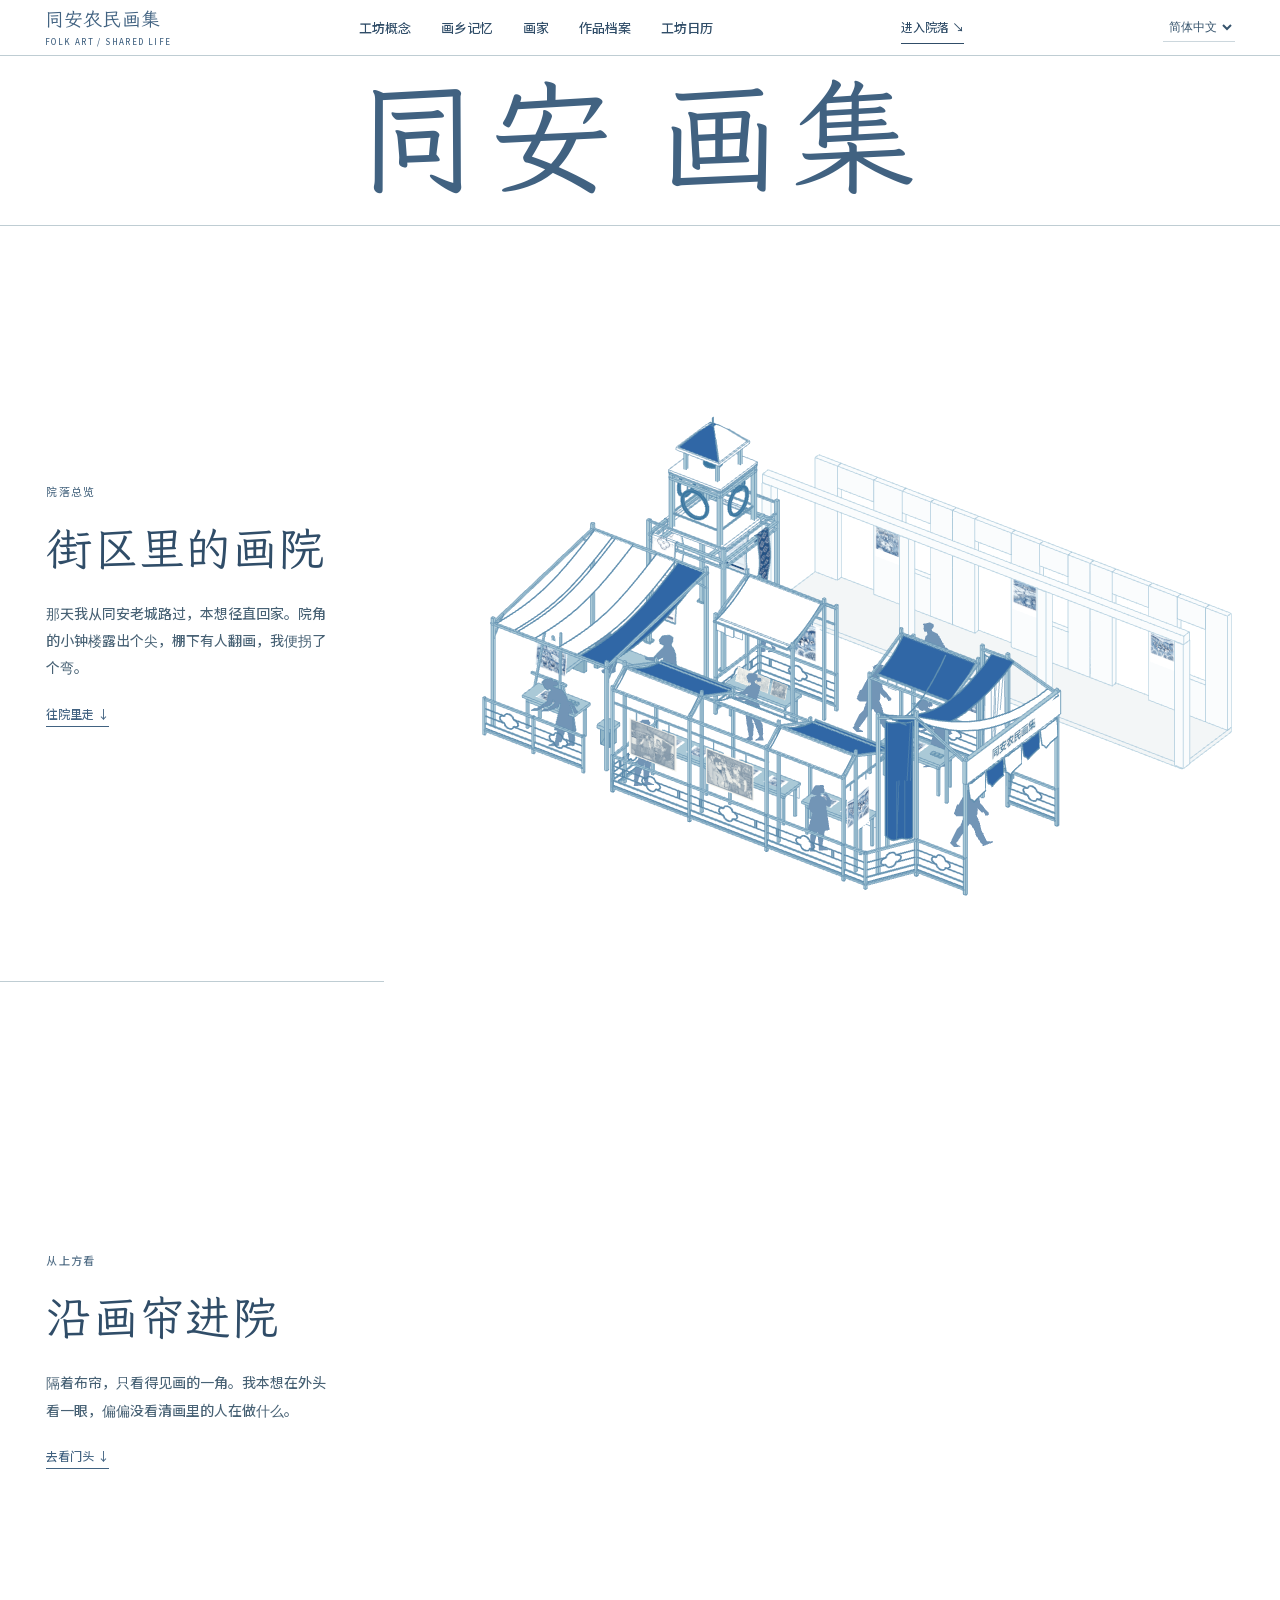
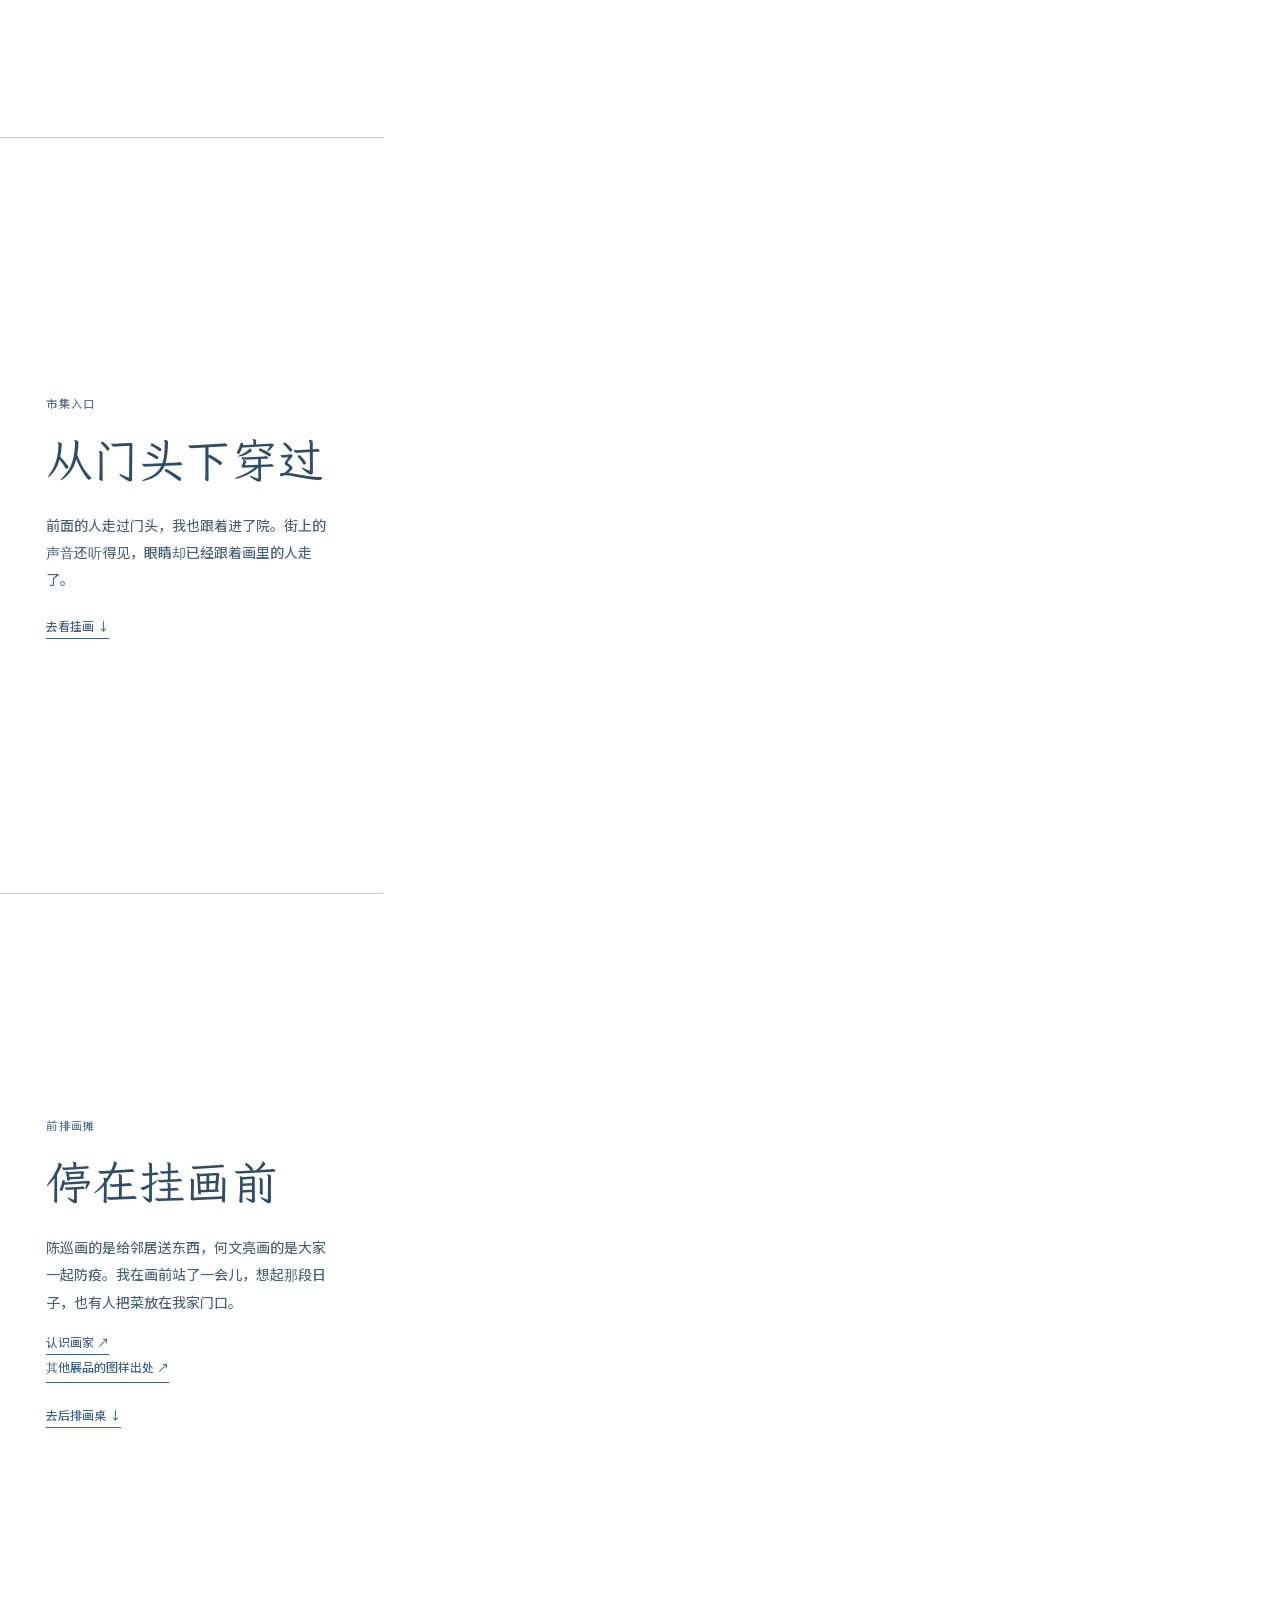
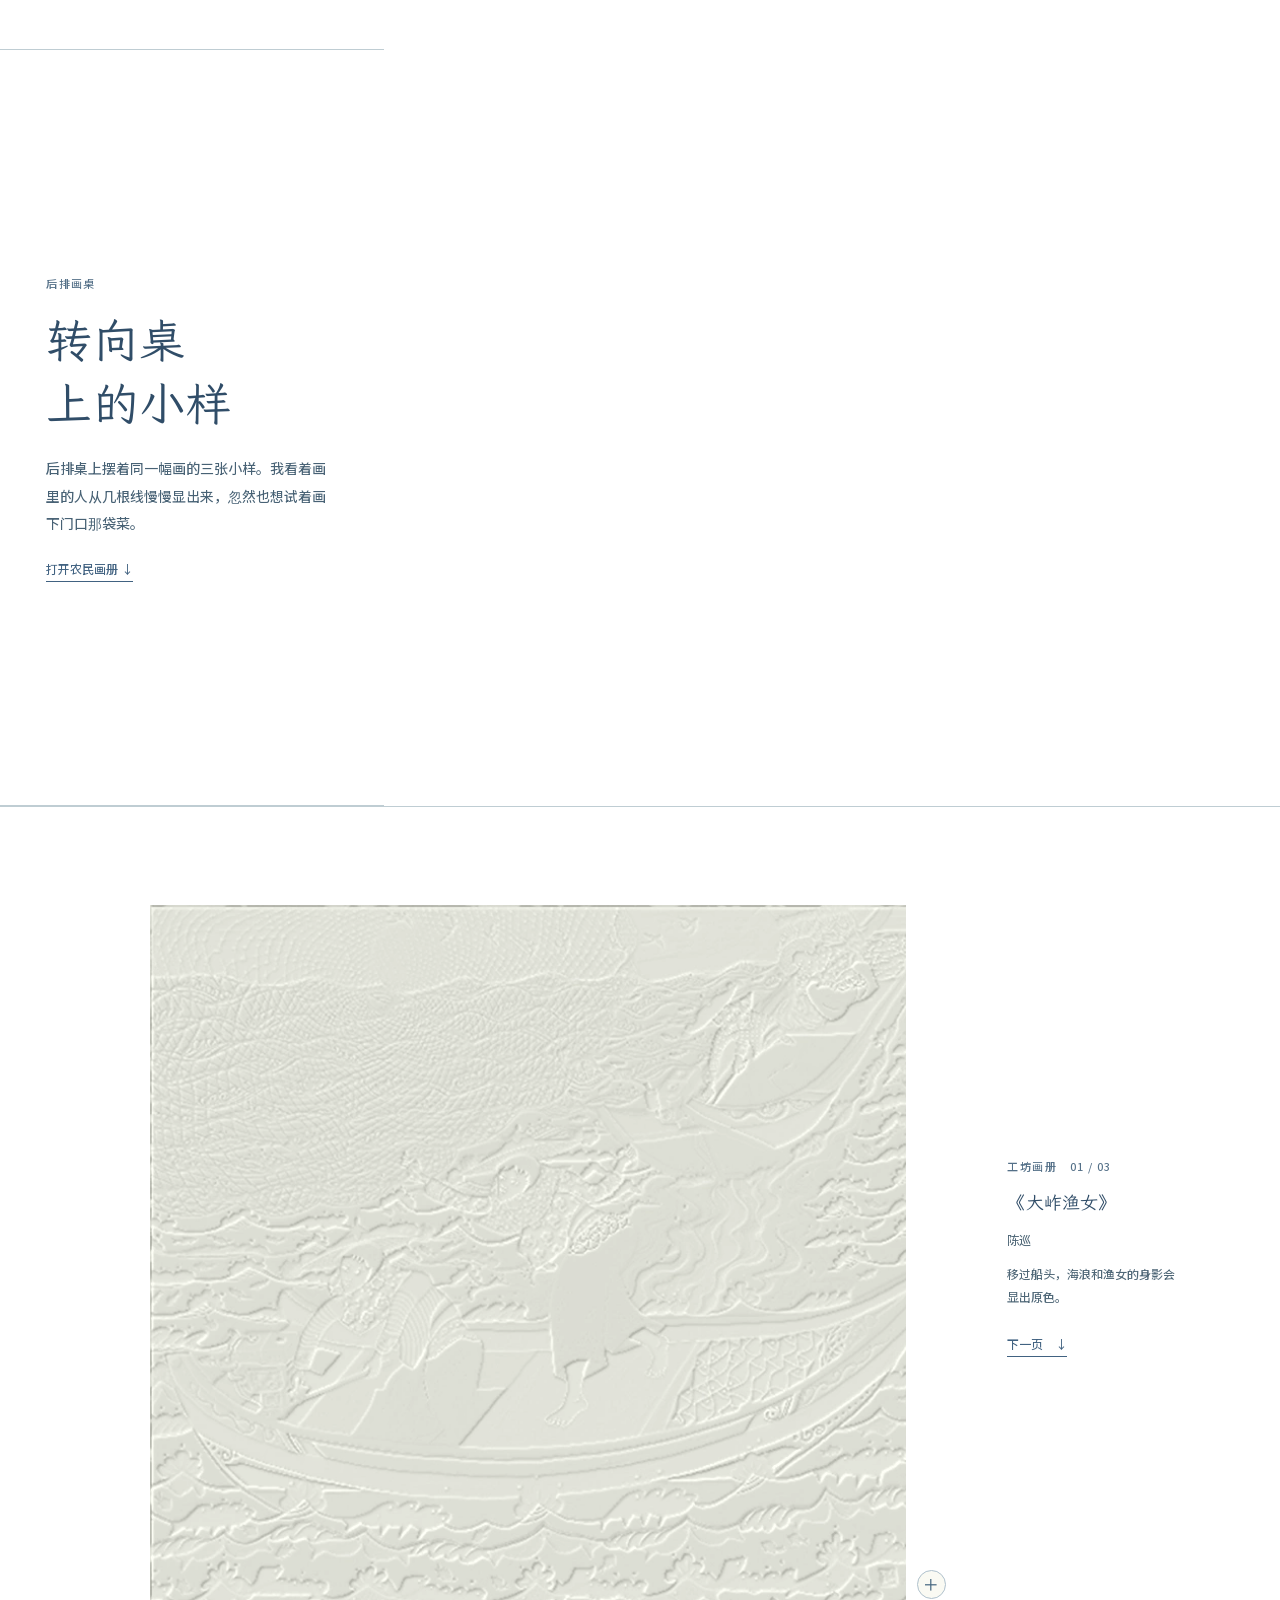
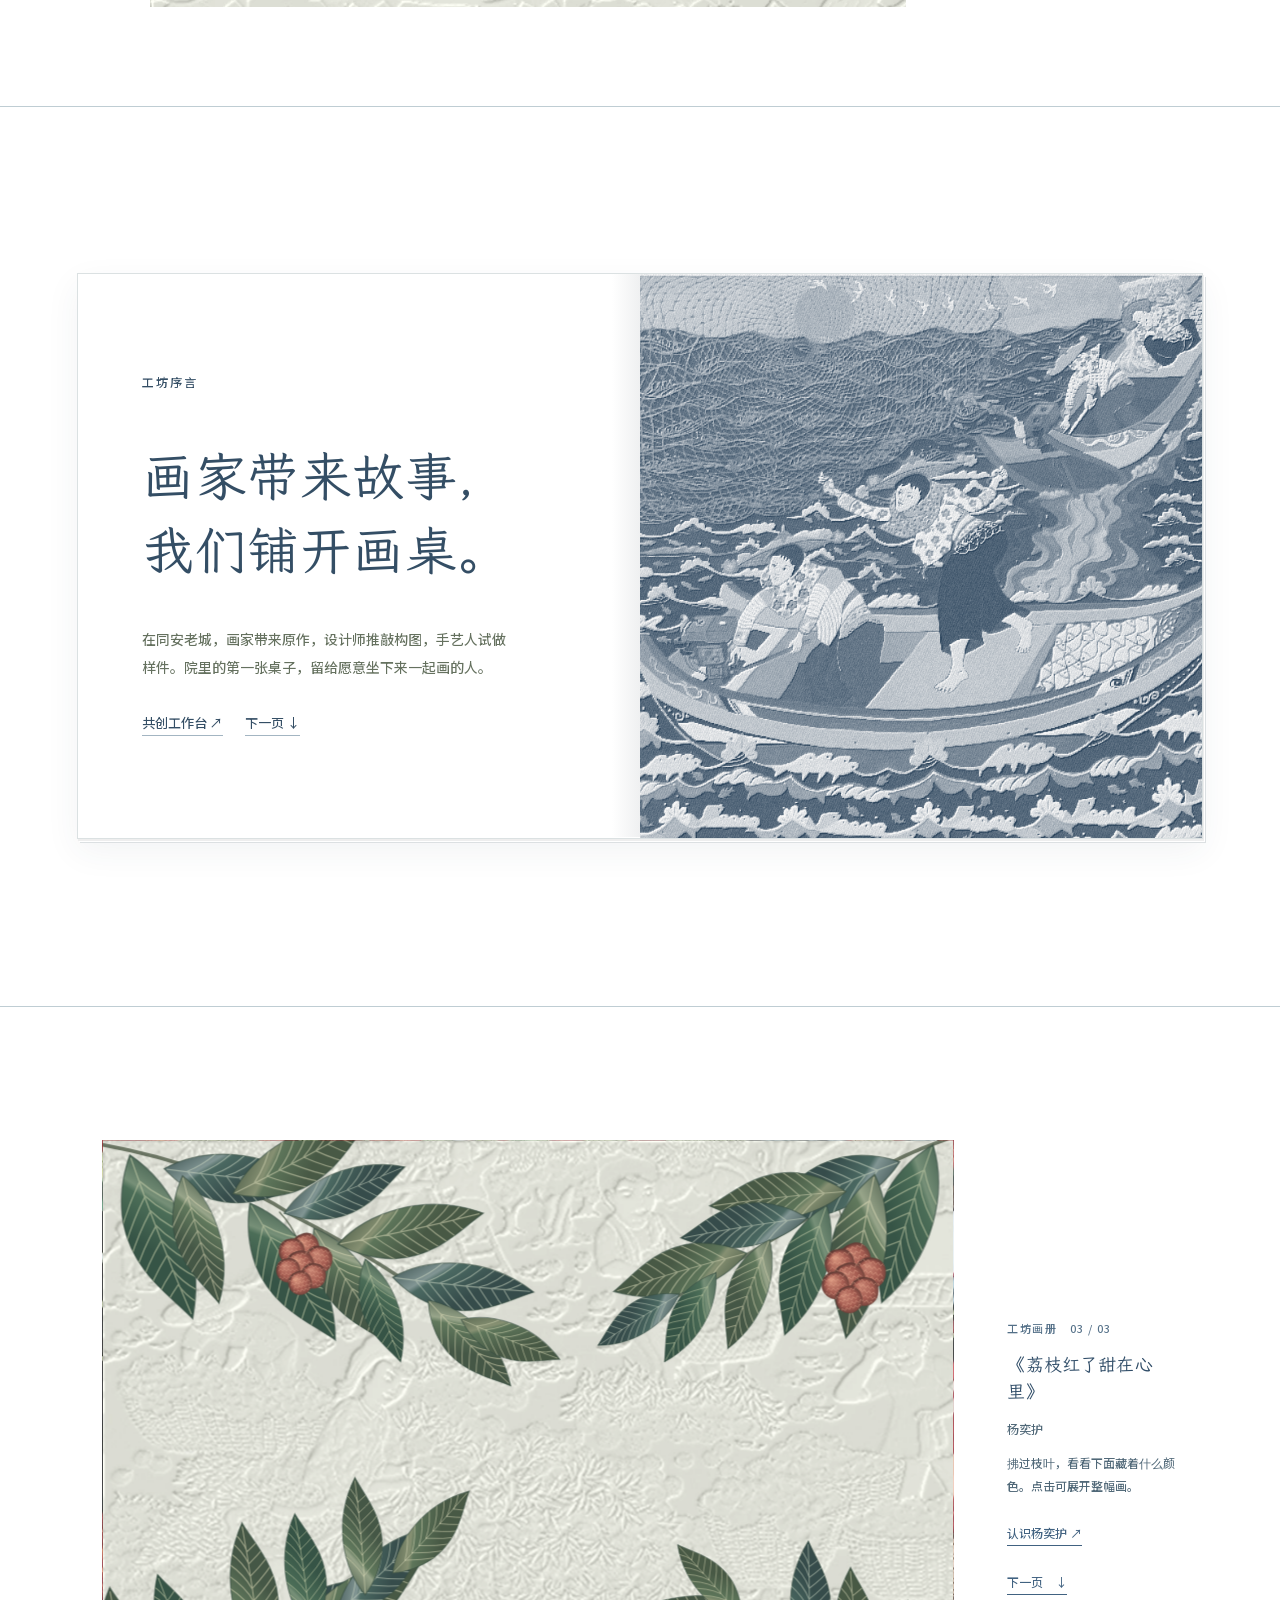
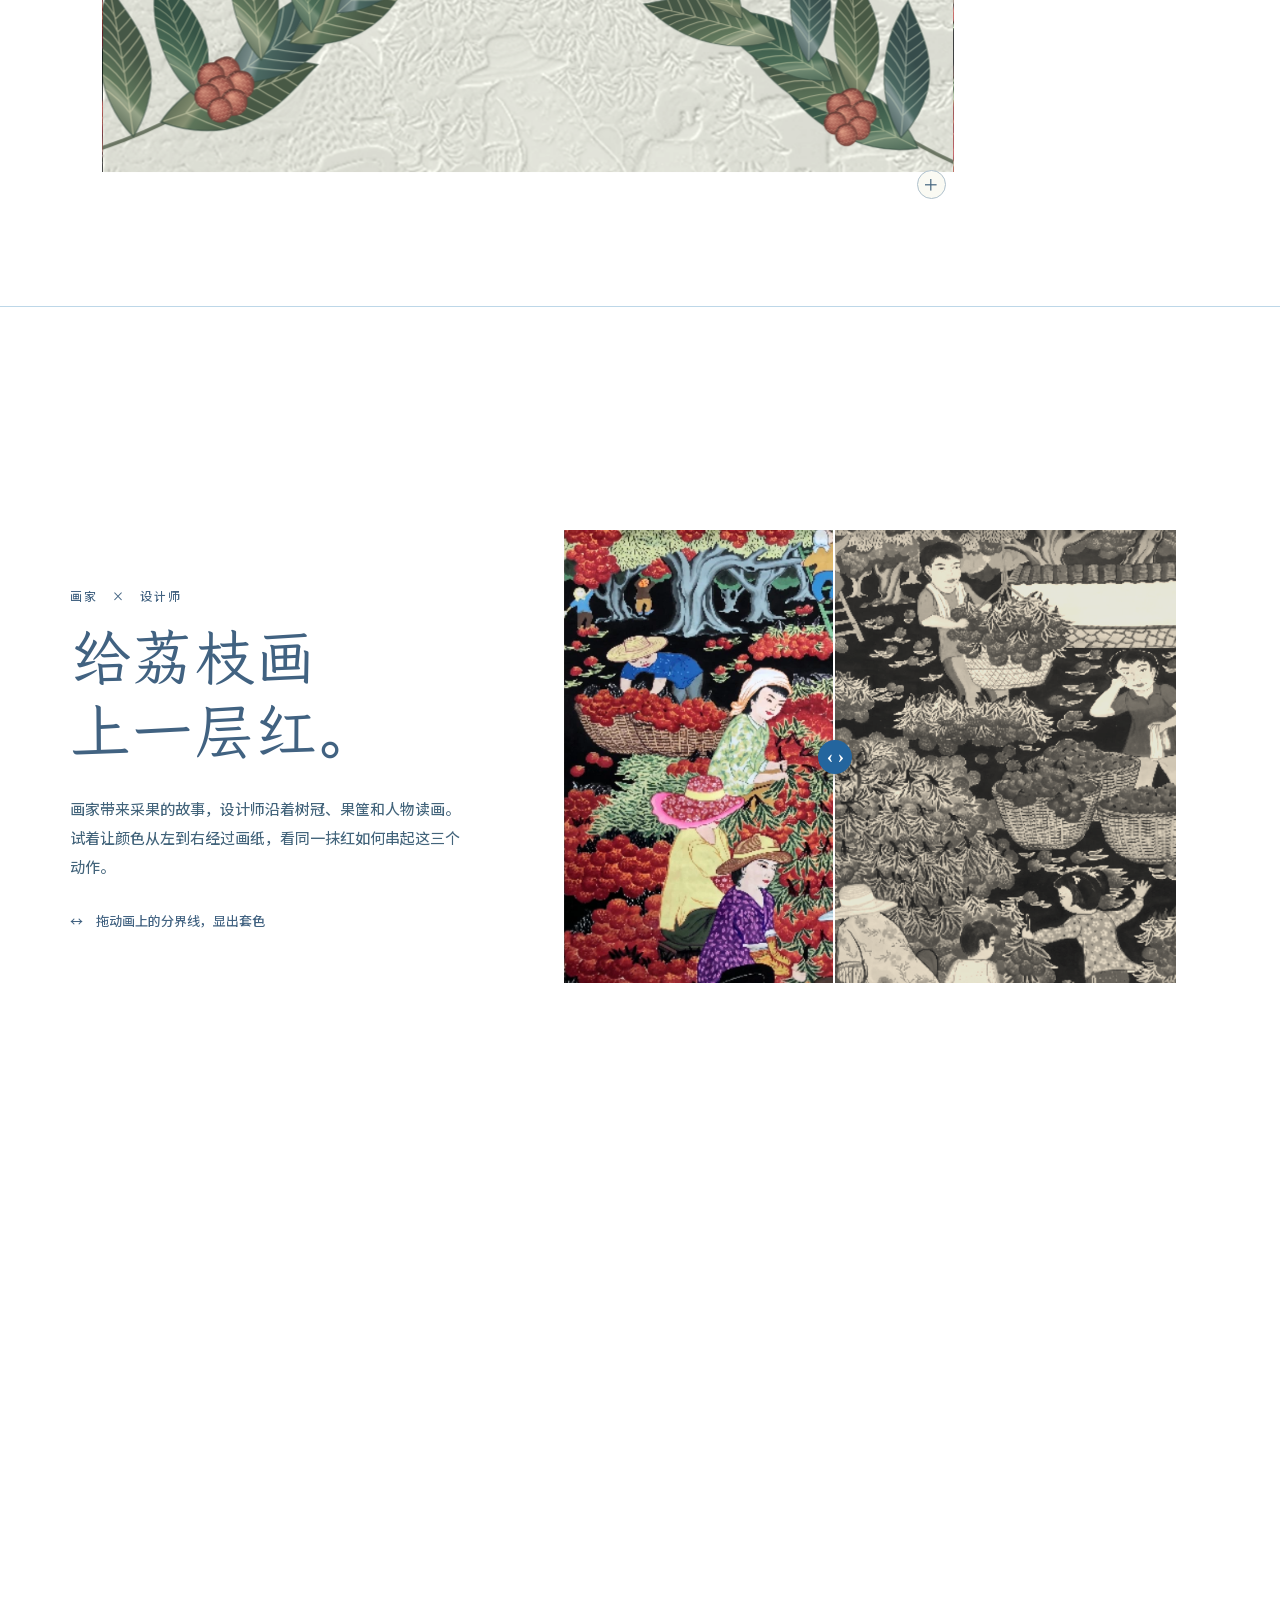
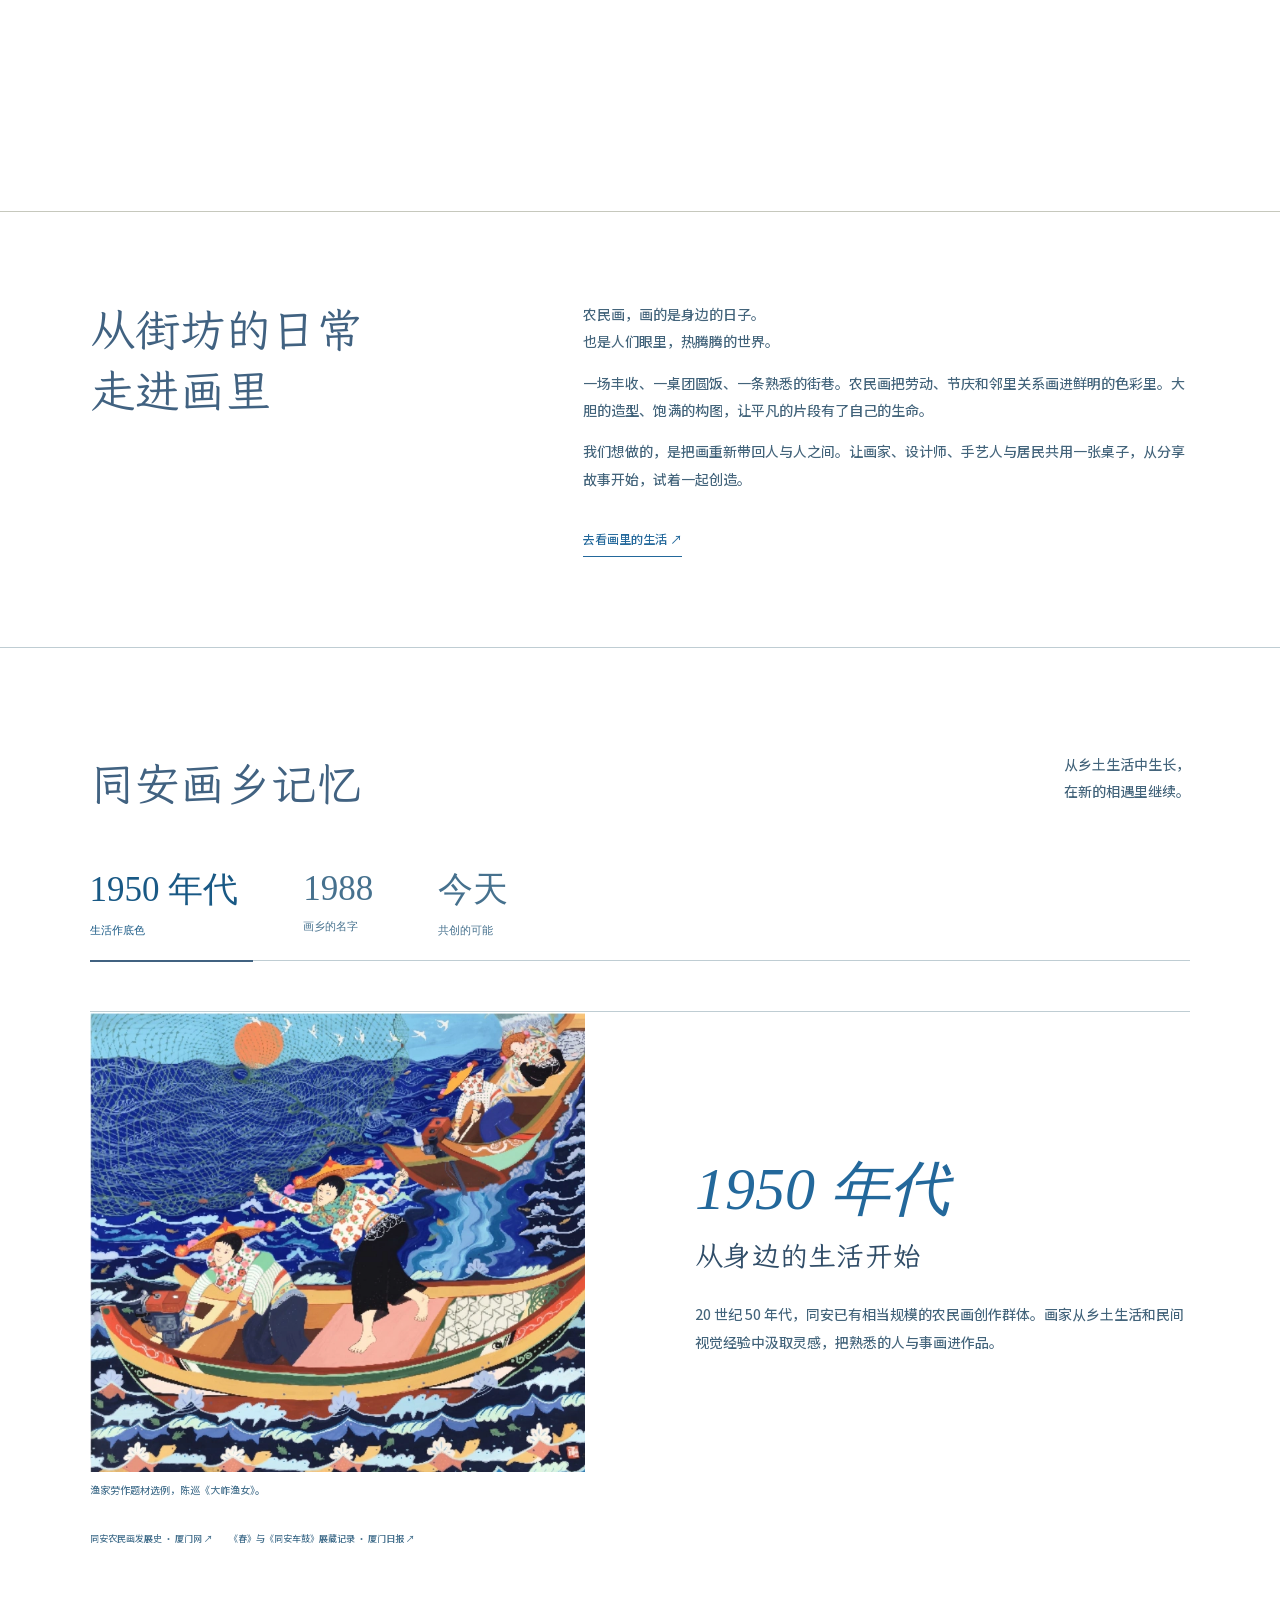
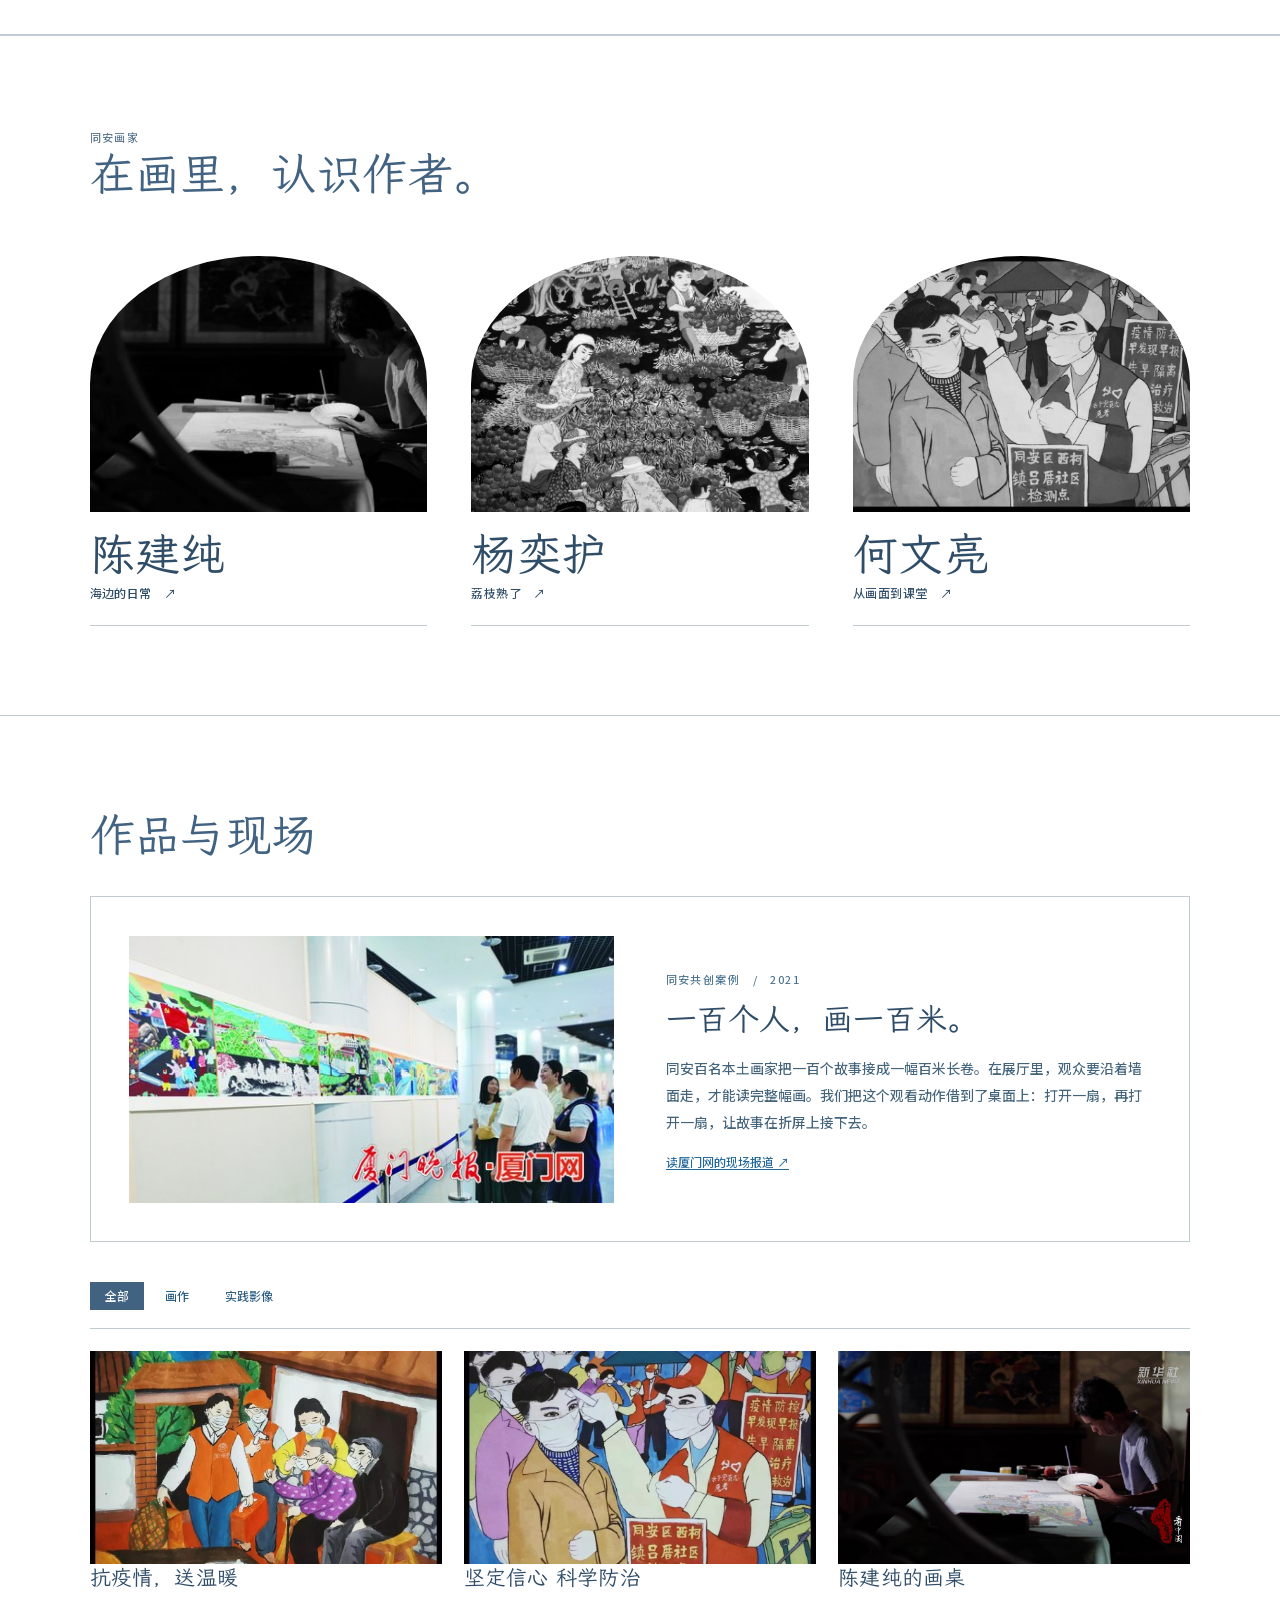
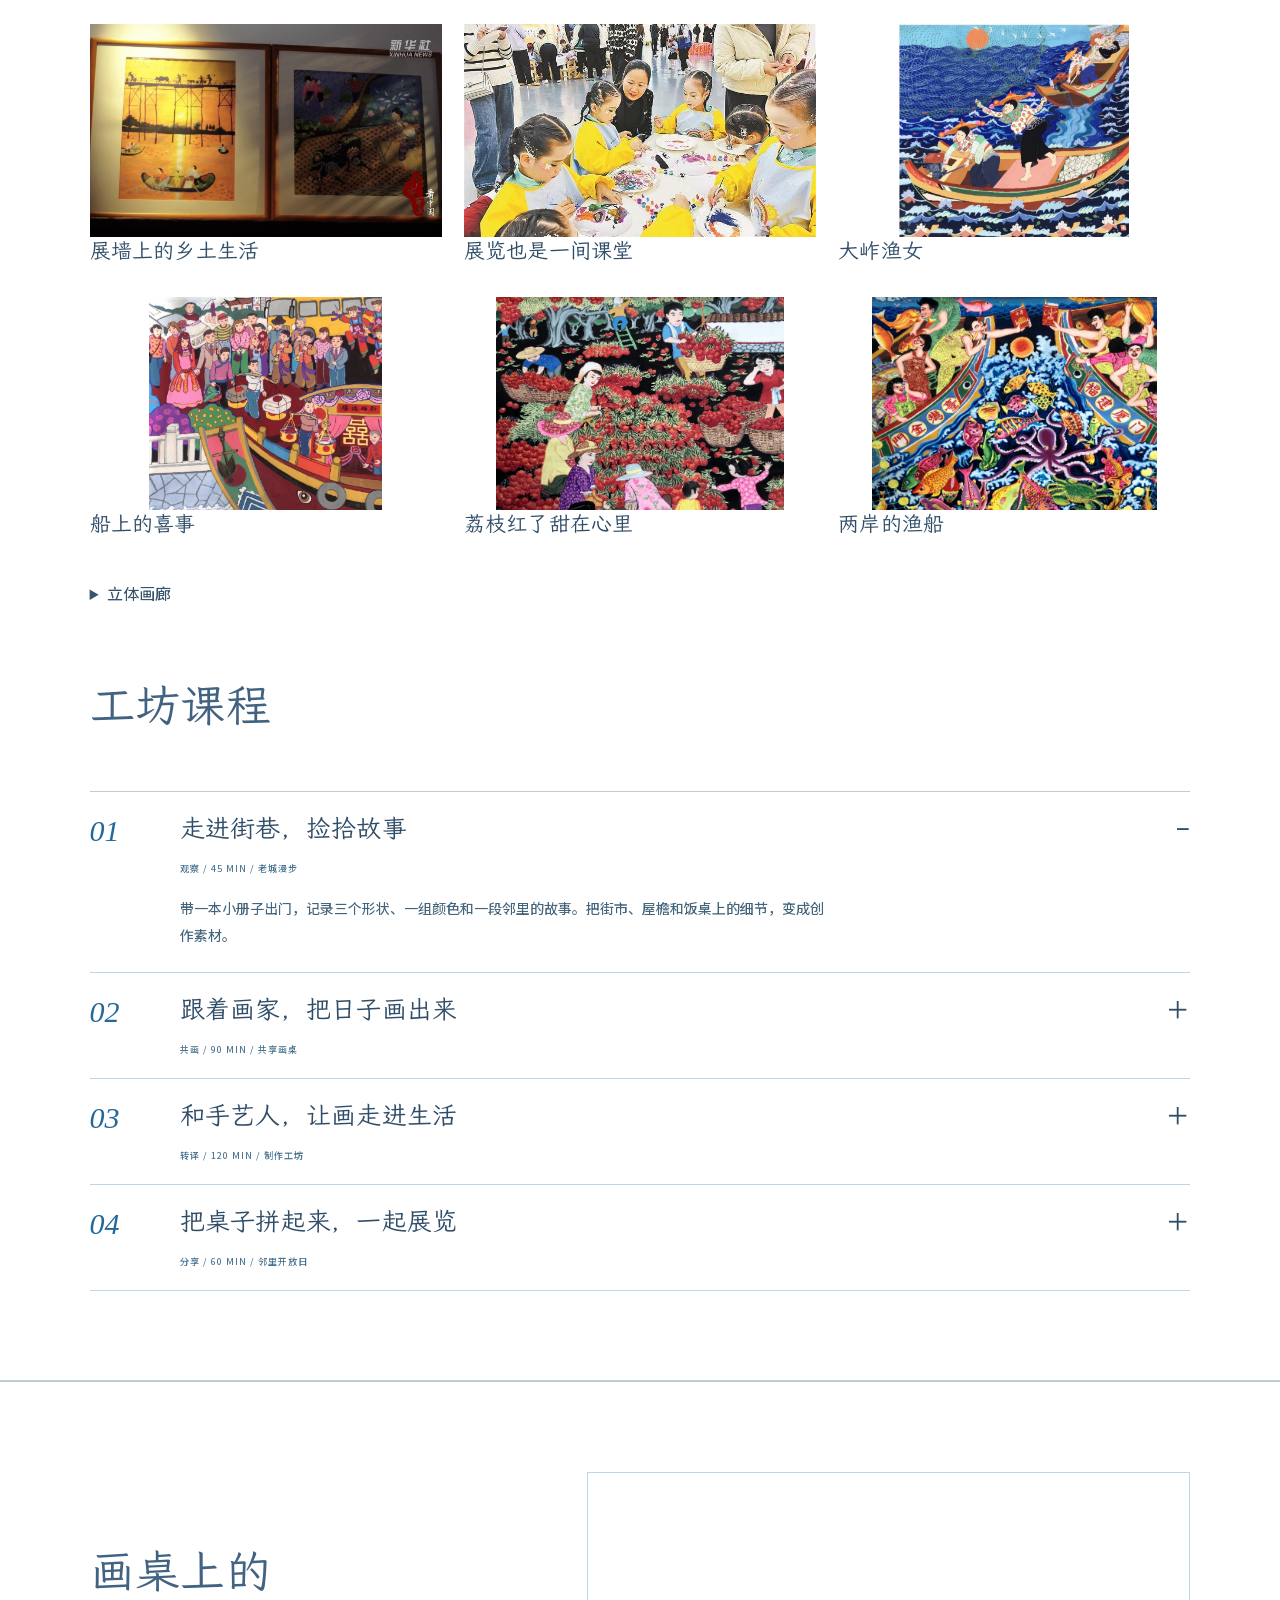
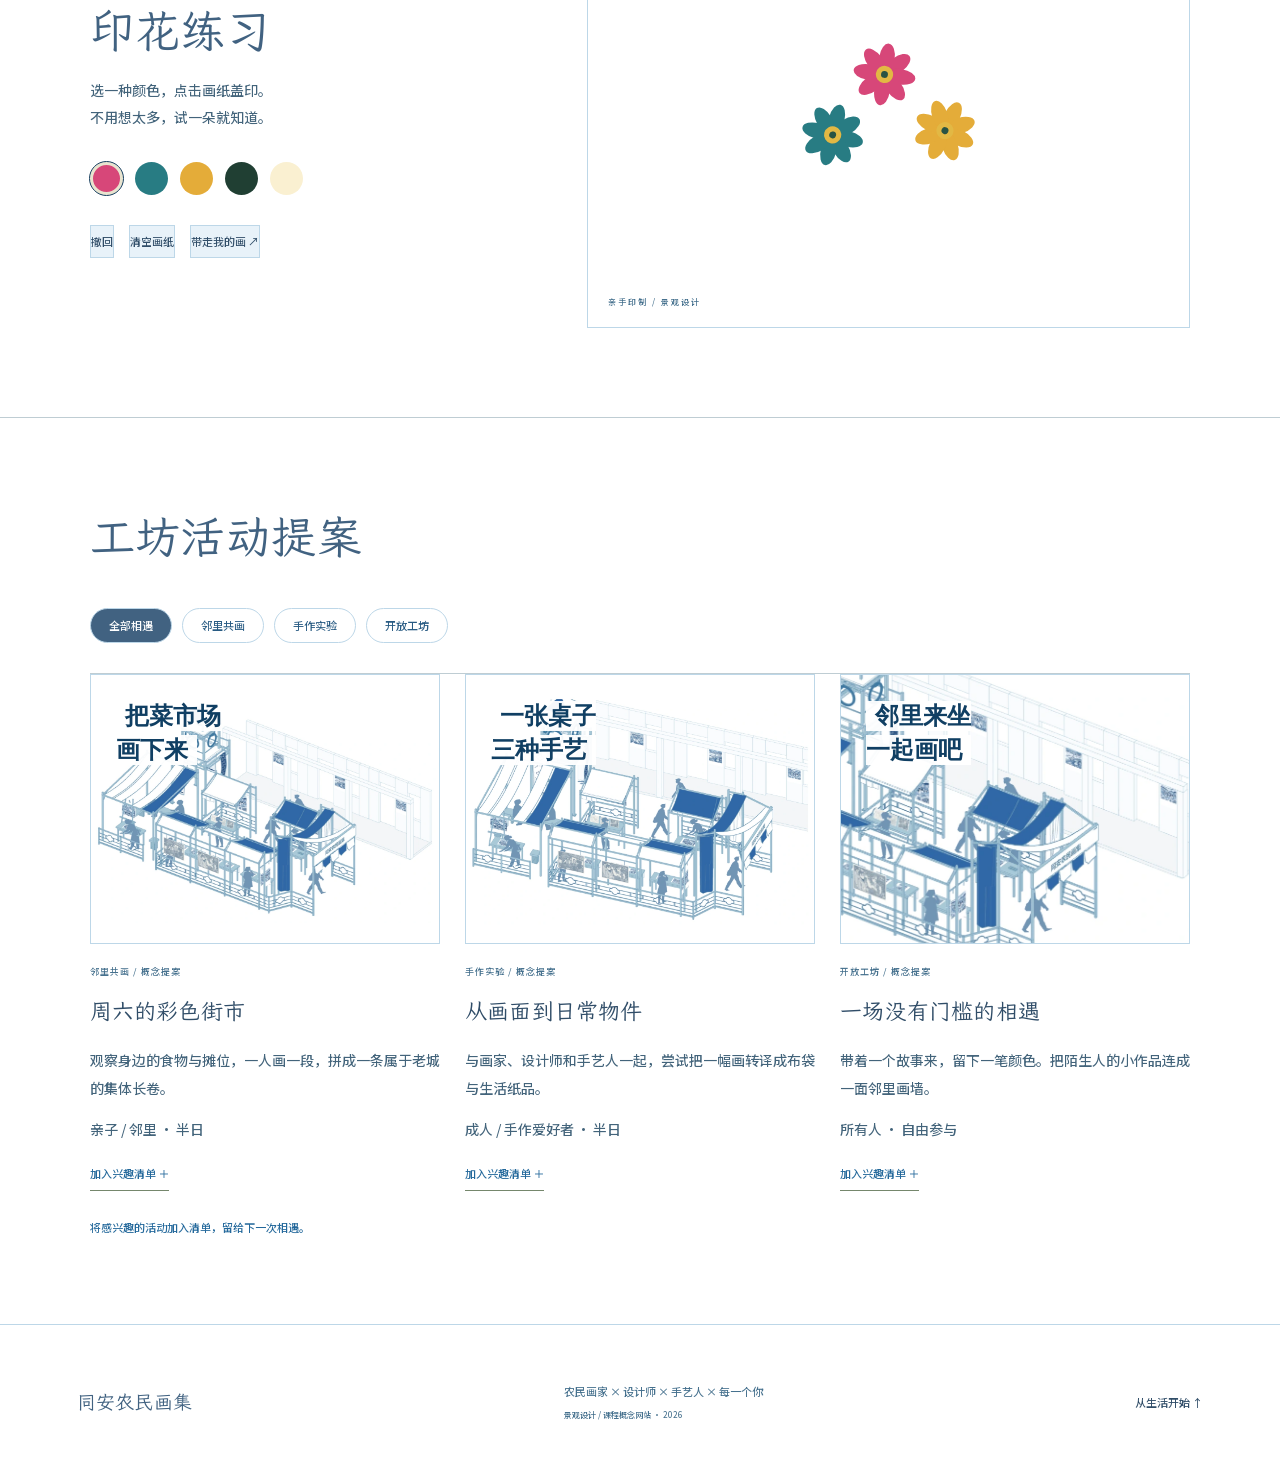
==== commit e86b4497: "Reveal the lychee painting through branches and fruit" ====
--- a/index.html
+++ b/index.html
@@ -1,5 +1,5 @@
-<!doctype html><html lang="zh-CN"><head><meta charset="utf-8"><link rel="icon" href="data:,"><meta name="viewport" content="width=device-width,initial-scale=1"><title>同安农民画集</title><link rel="stylesheet" href="v2.css?v=20e"><link rel="stylesheet" href="atelier.css?v=20e"><link rel="stylesheet" href="exhibition.css?v=20e"><link rel="stylesheet" href="studio-story.css?v=20e"><link rel="stylesheet" href="bench.css?v=20e"><link rel="stylesheet" href="courtyard.css?v=courtyard-story4"><link rel="stylesheet" href="edition.css?v=20e"><link rel="stylesheet" href="tour.css?v=belltower1"><script type="importmap">{"imports":{"three":"./vendor/three.module.js"}}</script></head><body><header><a class="logo" href="#"><span>同安农民画集<small>FOLK ART / SHARED LIFE</small></span></a><nav><a href="#concept">工坊概念</a><a href="#history">画乡记忆</a><a href="#artists">画家</a><a href="#studio">作品档案</a><a href="#events">工坊日历</a></nav><a class="nav-cta" href="#visit-0">进入院落 ↘</a><label class="language-picker"><select data-language aria-label="语言"><option lang="zh-CN" value="zh-CN">简体中文</option><option lang="zh-HK" value="zh-HK">香港繁體</option><option lang="en" value="en">English</option><option lang="ja" value="ja">日本語</option></select></label></header><main><section class="court-hero" id="home"><h1 class="market-mast" aria-label="同安画集"><span>同安</span><span>画集</span></h1><div class="tour-story"><div class="tour-stage"><figure class="court-stage"><div id="court-viewport" tabindex="0" aria-label="院落三维模型，拖动或按左右方向键旋转，Home 回到当前导览视角"><img src="assets/court-plan.webp?v=courtyard-story4" alt="同安农民画集院落轴测，右侧入口、前排画摊与后方钟楼"></div>
-</figure></div><div class="tour-text"><section class="tour-stop" id="site-context"><div><small>院落总览</small><h2>街区里的画院</h2><p>那天我从同安老城路过，本想径直回家。院角的小钟楼露出个尖，棚下有人翻画，我便拐了个弯。</p><a class="tour-next" href="#visit-0">往院里走 ↓</a></div></section><section class="tour-stop" id="visit-0"><div><small>从上方看</small><h2>沿画帘进院</h2><p>隔着布帘，只看得见画的一角。我本想在外头看一眼，偏偏没看清画里的人在做什么。</p><a class="tour-next" href="#visit-1">去看门头 ↓</a></div></section><section class="tour-stop" id="visit-1"><div><small>市集入口</small><h2>从门头下穿过</h2><p>前面的人走过门头，我也跟着进了院。街上的声音还听得见，眼睛却已经跟着画里的人走了。</p><a class="tour-next" href="#visit-2">去看挂画 ↓</a></div></section><section class="tour-stop" id="visit-2"><div><small>前排画摊</small><h2>停在挂画前</h2><p>陈巡画的是给邻居送东西，何文亮画的是大家一起防疫。我在画前站了一会儿，想起那段日子，也有人把菜放在我家门口。</p><a href="#artists">认识画家 ↗</a><a href="https://www.thepaper.cn/newsDetail_forward_20449765" target="_blank" rel="noopener">其他展品的图样出处 ↗</a><a class="tour-next" href="#visit-3">去后排画桌 ↓</a></div></section><section class="tour-stop" id="visit-3"><div><small>后排画桌</small><h2>转向桌上的小样</h2><p>后排桌上摆着同一幅画的三张小样。我看着画里的人从几根线慢慢显出来，忽然也想试着画下门口那袋菜。</p><a class="tour-next" href="#print-sea">打开农民画册 ↓</a></div></section></div></div></section><section class="folio" id="print-sea"><button class="rub-print" data-art="sea" aria-label="显影或收起《大岞渔女》" aria-pressed="false"><span class="impression"></span><span class="pigment"></span><b class="folio-plus">＋</b></button><aside><small>工坊画册　01 / 03</small><h2>《大岞渔女》</h2><p>陈巡</p><p>移过船头，海浪和渔女的身影会显出原色。</p><a href="#print-guide">下一页　↓</a></aside></section><section id="print-guide" class="folio-guide"><article class="guide-spread"><div class="guide-copy"><small>工坊序言</small><h2>画家带来故事，<br>我们铺开画桌。</h2><p>在同安老城，画家带来原作，设计师推敲构图，手艺人试做样件。院里的第一张桌子，留给愿意坐下来一起画的人。</p><nav><a href="#concept">共创工作台 ↗</a><a href="#print-lychee">下一页 ↓</a></nav></div><button class="guide-plate" aria-label="显影或收起渔女画稿" aria-pressed="false"><span class="plate-ink"></span></button></article></section><section class="folio" id="print-lychee"><button class="rub-print" data-art="lychee" aria-label="显影或收起《荔枝红了甜在心里》" aria-pressed="false"><span class="impression"></span><span class="pigment"></span><b class="folio-plus">＋</b></button><aside><small>工坊画册　03 / 03</small><h2>《荔枝红了甜在心里》</h2><p>杨奕护</p><p>从树上的手看到树下的果筐。点击画面可展开原色。</p><a href="artist-yang-yihu.html">认识杨奕护 ↗</a><a href="#concept">下一页　↓</a></aside></section><section id="concept" aria-label="同安工坊互动故事">
+<!doctype html><html lang="zh-CN"><head><meta charset="utf-8"><link rel="icon" href="data:,"><meta name="viewport" content="width=device-width,initial-scale=1"><title>同安农民画集</title><link rel="stylesheet" href="v2.css?v=20e"><link rel="stylesheet" href="atelier.css?v=20e"><link rel="stylesheet" href="exhibition.css?v=20e"><link rel="stylesheet" href="studio-story.css?v=20e"><link rel="stylesheet" href="bench.css?v=20e"><link rel="stylesheet" href="courtyard.css?v=courtyard-story4"><link rel="stylesheet" href="edition.css?v=20e"><link rel="stylesheet" href="tour.css?v=lychee1"><script type="importmap">{"imports":{"three":"./vendor/three.module.js"}}</script></head><body><header><a class="logo" href="#"><span>同安农民画集<small>FOLK ART / SHARED LIFE</small></span></a><nav><a href="#concept">工坊概念</a><a href="#history">画乡记忆</a><a href="#artists">画家</a><a href="#studio">作品档案</a><a href="#events">工坊日历</a></nav><a class="nav-cta" href="#visit-0">进入院落 ↘</a><label class="language-picker"><select data-language aria-label="语言"><option lang="zh-CN" value="zh-CN">简体中文</option><option lang="zh-HK" value="zh-HK">香港繁體</option><option lang="en" value="en">English</option><option lang="ja" value="ja">日本語</option></select></label></header><main><section class="court-hero" id="home"><h1 class="market-mast" aria-label="同安画集"><span>同安</span><span>画集</span></h1><div class="tour-story"><div class="tour-stage"><figure class="court-stage"><div id="court-viewport" tabindex="0" aria-label="院落三维模型，拖动或按左右方向键旋转，Home 回到当前导览视角"><img src="assets/court-plan.webp?v=courtyard-story4" alt="同安农民画集院落轴测，右侧入口、前排画摊与后方钟楼"></div>
+</figure></div><div class="tour-text"><section class="tour-stop" id="site-context"><div><small>院落总览</small><h2>街区里的画院</h2><p>那天我从同安老城路过，本想径直回家。院角的小钟楼露出个尖，棚下有人翻画，我便拐了个弯。</p><a class="tour-next" href="#visit-0">往院里走 ↓</a></div></section><section class="tour-stop" id="visit-0"><div><small>从上方看</small><h2>沿画帘进院</h2><p>隔着布帘，只看得见画的一角。我本想在外头看一眼，偏偏没看清画里的人在做什么。</p><a class="tour-next" href="#visit-1">去看门头 ↓</a></div></section><section class="tour-stop" id="visit-1"><div><small>市集入口</small><h2>从门头下穿过</h2><p>前面的人走过门头，我也跟着进了院。街上的声音还听得见，眼睛却已经跟着画里的人走了。</p><a class="tour-next" href="#visit-2">去看挂画 ↓</a></div></section><section class="tour-stop" id="visit-2"><div><small>前排画摊</small><h2>停在挂画前</h2><p>陈巡画的是给邻居送东西，何文亮画的是大家一起防疫。我在画前站了一会儿，想起那段日子，也有人把菜放在我家门口。</p><a href="#artists">认识画家 ↗</a><a href="https://www.thepaper.cn/newsDetail_forward_20449765" target="_blank" rel="noopener">其他展品的图样出处 ↗</a><a class="tour-next" href="#visit-3">去后排画桌 ↓</a></div></section><section class="tour-stop" id="visit-3"><div><small>后排画桌</small><h2>转向桌上的小样</h2><p>后排桌上摆着同一幅画的三张小样。我看着画里的人从几根线慢慢显出来，忽然也想试着画下门口那袋菜。</p><a class="tour-next" href="#print-sea">打开农民画册 ↓</a></div></section></div></div></section><section class="folio" id="print-sea"><button class="rub-print" data-art="sea" aria-label="显影或收起《大岞渔女》" aria-pressed="false"><span class="impression"></span><span class="pigment"></span><b class="folio-plus">＋</b></button><aside><small>工坊画册　01 / 03</small><h2>《大岞渔女》</h2><p>陈巡</p><p>移过船头，海浪和渔女的身影会显出原色。</p><a href="#print-guide">下一页　↓</a></aside></section><section id="print-guide" class="folio-guide"><article class="guide-spread"><div class="guide-copy"><small>工坊序言</small><h2>画家带来故事，<br>我们铺开画桌。</h2><p>在同安老城，画家带来原作，设计师推敲构图，手艺人试做样件。院里的第一张桌子，留给愿意坐下来一起画的人。</p><nav><a href="#concept">共创工作台 ↗</a><a href="#print-lychee">下一页 ↓</a></nav></div><button class="guide-plate" aria-label="显影或收起渔女画稿" aria-pressed="false"><span class="plate-ink"></span></button></article></section><section class="folio" id="print-lychee"><button class="rub-print" data-art="lychee" aria-label="显影或收起《荔枝红了甜在心里》" aria-pressed="false"><span class="impression"></span><span class="pigment"></span><canvas class="lychee-canopy" aria-hidden="true"></canvas><b class="folio-plus">＋</b></button><aside><small>工坊画册　03 / 03</small><h2>《荔枝红了甜在心里》</h2><p>杨奕护</p><p>拂过枝叶，看看下面藏着什么颜色。点击可展开整幅画。</p><a href="artist-yang-yihu.html">认识杨奕护 ↗</a><a href="#concept">下一页　↓</a></aside></section><section id="concept" aria-label="同安工坊互动故事">
 <div class="bench-sticky">
 <div class="bench-layout"><div class="bench-copy">
 <small id="bench-role">画家　×　设计师</small>
@@ -13,7 +13,7 @@
 <div class="bench-scene feedback-scene" hidden><div class="edition-paper proof-paper"><div class="paper-meta"><b>试样记录</b><span id="proof-ver">初样</span></div><div class="proof-art"></div><div class="paper-meta"><i id="proof-label">采果全景</i><span>工作台留样</span></div></div><div class="bench-options"><button data-revise="0">保留全景</button><button data-revise="1">放大采果人</button></div></div>
 </div></div></div></section><section id="story" class="story section"><div class="section-index">01 / THE EVERYDAY IS EXTRAORDINARY</div><div class="story-grid"><h2>从街坊的日常<br>走进画里</h2><div><p class="lead">农民画，画的是身边的日子。<br>也是人们眼里，热腾腾的世界。</p><p>一场丰收、一桌团圆饭、一条熟悉的街巷。农民画把劳动、节庆和邻里关系画进鲜明的色彩里。大胆的造型、饱满的构图，让平凡的片段有了自己的生命。</p><p>我们想做的，是把画重新带回人与人之间。让画家、设计师、手艺人与居民共用一张桌子，从分享故事开始，试着一起创造。</p><a class="text-link" href="#studio">去看画里的生活 ↗</a></div></div><div hidden class="motif-strip"><article><div class="motif flower">✳</div><span>01 / 色彩</span><h3>大胆一点，也没关系。</h3><p>让桃红、湖蓝和明黄相遇，用颜色讲心情。</p></article><article><div class="motif fish">◒</div><span>02 / 造型</span><h3>不必“像”，要有自己的样子。</h3><p>夸张一条鱼，放大一朵花，画出独有的观察。</p></article><article><div class="motif people">♧</div><span>03 / 故事</span><h3>画里的主角，就是我们。</h3><p>把劳动、相聚和日常的细节连成一个故事。</p></article></div></section><section class="history section" id="history"><div class="section-index">02 / ROOTED IN TONG’AN</div><div class="section-head"><h2>同安画乡记忆</h2><p>从乡土生活中生长，<br>在新的相遇里继续。</p></div><div class="history-tabs" role="tablist" aria-label="农民画发展阶段"><button role="tab" aria-selected="true" data-era="0">1950 年代 <span>生活作底色</span></button><button role="tab" aria-selected="false" data-era="1">1988 <span>画乡的名字</span></button><button role="tab" aria-selected="false" data-era="2">今天 <span>共创的可能</span></button></div><div class="history-body"><figure class="archive-history"><button class="zoom-photo"><img src="assets/real-tongan-0.jpg" alt="新华社报道中陈列的两幅同安农民画"></button><figcaption>2024 年影像资料 · 同安农民画陈列，新华社 / 同安区融媒体中心</figcaption></figure><div id="era-copy"></div></div><a class="source-link" href="https://zt.xmnn.cn/politics/2022/xds/xmjy/202107/t20210723_40410.html" target="_blank" rel="noopener">同安农民画发展史 · 厦门网 ↗</a>　<a class="source-link" target="_blank" rel="noopener" href="https://www.mnw.cn/xiamen/zhanwu/1716818.html">《春》与《同安车鼓》展藏记录 · 厦门日报 ↗</a></section><section class="makers section" id="artists"><small>同安画家</small><h2>在画里，认识作者。</h2><div class="maker-list"><a href="artist-chen-jianchun.html"><span>陈建纯<small>海边的日常　↗</small></span><img loading="lazy" src="assets/real-tongan-1.jpg" alt=""></a><a href="artist-yang-yihu.html"><span>杨奕护<small>荔枝熟了　↗</small></span><img loading="lazy" src="assets/journal-lychee.webp" alt=""></a><a href="artist-he-wenliang.html"><span>何文亮<small>从画面到课堂　↗</small></span><img loading="lazy" src="assets/work-he-wenliang.jpg" alt=""></a></div></section><section id="studio" class="section studio"><div class="section-index">同安 · 作品与实践</div><div class="section-head"><h2>作品与现场</h2></div>
 <figure class="scroll-case"><img loading="lazy" src="assets/local-scroll.jpg" alt="观众在展厅观看集体创作的同安百米农民画长卷"><figcaption><small>同安共创案例　/　2021</small><h3>一百个人，画一百米。</h3><p>同安百名本土画家把一百个故事接成一幅百米长卷。在展厅里，观众要沿着墙面走，才能读完整幅画。我们把这个观看动作借到了桌面上：打开一扇，再打开一扇，让故事在折屏上接下去。</p><a target="_blank" rel="noopener" href="https://zt.xmnn.cn/politics/2022/xds/xmjy/202107/t20210723_40410.html">读厦门网的现场报道 ↗</a></figcaption></figure><div class="archive-filters" aria-label="展品分类"><button data-kind="全部" aria-pressed="true">全部</button><button data-kind="作品">画作</button><button data-kind="实践">实践影像</button></div><div class="archive-wall" id="archive-wall"></div>
-<details id="original-paint"><summary>立体画廊</summary><div class="art-picker" role="group" aria-label="选择作品"><button type="button" data-artwork="cloth" data-file="painting-texture.png" aria-pressed="true">层叠花布</button><button type="button" data-artwork="sea" data-file="journal-sea.webp" aria-pressed="false">大岞渔女</button><button type="button" data-artwork="wedding" data-file="journal-wedding.webp" aria-pressed="false">船上的喜事</button><button type="button" data-artwork="lychee" data-file="journal-lychee.webp" aria-pressed="false">荔枝红了甜在心里</button><button type="button" data-artwork="boats" data-file="journal-boats.webp" aria-pressed="false">两岸的渔船</button><button type="button" data-artwork="work-chen-xun" data-file="work-chen-xun.jpg" aria-pressed="false">抗疫情，送温暖</button><button type="button" data-artwork="work-he-wenliang" data-file="work-he-wenliang.jpg" aria-pressed="false">坚定信心 科学防治</button></div><div class="room-window"><div id="model" aria-label="立体画作，拖动或使用左右方向键旋转"><span id="room-status" role="status">正在搭起画架…</span></div><div id="relief-model" hidden tabindex="0" aria-label="立体画作，拖动或使用左右方向键旋转"><img hidden alt=""></div><div class="camera-bar"><span>拖动查看层次</span><div class="weave-views"><button data-camera="room" aria-pressed="true">原画视角</button><button data-camera="table" aria-pressed="false">靠近画桌</button><button data-camera="side" aria-pressed="false">侧看</button></div><div class="relief-views" hidden><button data-relief-view="front" aria-pressed="true">原画视角</button><button data-relief-view="detail">观看细节</button><button data-relief-view="side">侧看</button></div></div></div></details><h2 class="course-heading">工坊课程</h2><div class="course-list"><button class="course active" aria-expanded="true"><span>01</span><div><h3>走进街巷，捡拾故事</h3><small>观察 / 45 MIN / 老城漫步</small><p>带一本小册子出门，记录三个形状、一组颜色和一段邻里的故事。把街市、屋檐和饭桌上的细节，变成创作素材。</p></div><b>−</b></button><button class="course" aria-expanded="false"><span>02</span><div><h3>跟着画家，把日子画出来</h3><small>共画 / 90 MIN / 共享画桌</small><p>试着用夸张的造型与自由的构图表达生活。从一个人、一朵花开始，画出属于自己的同安故事。</p></div><b>＋</b></button><button class="course" aria-expanded="false"><span>03</span><div><h3>和手艺人，让画走进生活</h3><small>转译 / 120 MIN / 制作工坊</small><p>将画面拆解、重组，尝试转印、拼贴和纸品制作。让一幅画成为布袋、卡片或一件陪伴日常的小物。</p></div><b>＋</b></button><button class="course" aria-expanded="false"><span>04</span><div><h3>把桌子拼起来，一起展览</h3><small>分享 / 60 MIN / 邻里开放日</small><p>把各自的作品摆在一起，讲讲画背后的故事。邀请路过的邻居坐下，也为下一次共创留下新的线索。</p></div><b>＋</b></button></div></section><section class="play section" id="play"><div class="play-left"><div class="section-index">04 / YOUR FIRST LITTLE CREATION</div><h2>画桌上的<br>印花练习</h2><p>选一种颜色，点击画纸盖印。<br>不用想太多，试一朵就知道。</p><div class="palette" aria-label="选择花朵颜色"></div><div class="drawing-actions"><button id="undo">撤回</button><button id="clear">清空画纸</button><button id="download">带走我的画 ↗</button></div></div><div class="paper-frame"><svg id="drawing" viewBox="0 0 650 450" role="img" aria-label="点击画纸印花"></svg><span>亲手印制 / 景观设计</span></div></section><section class="section events" id="events"><div class="section-index">05 / GOOD THINGS HAPPEN TOGETHER</div><div class="section-head"><h2>工坊活动提案</h2></div><div class="filters"><button class="selected" data-filter="all">全部相遇</button><button data-filter="邻里共画">邻里共画</button><button data-filter="手作实验">手作实验</button><button data-filter="开放工坊">开放工坊</button></div><div class="event-grid" id="event-grid"></div><div class="interest-summary" id="interest-summary">将感兴趣的活动加入清单，留给下一次相遇。</div></section></main><footer><a class="logo" href="#"><span>同安农民画集</span></a><p>农民画家 × 设计师 × 手艺人 × 每一个你<br><small>景观设计 / 课程概念网站 · 2026</small></p><a href="#story">从生活开始 ↑</a></footer><dialog id="photo-view"><button id="photo-close">关闭 ×</button><img alt=""><p></p></dialog><script src="archive.js?v=course4" defer></script><script src="rub-print.js?v=21c" defer></script><script src="bench.js?v=20e" defer></script><script type="module" src="folding-screen.js?v=20e"></script><div id="toast" role="status"></div><script src="v2.js?v=course4"></script><script type="module" src="courtyard.js?v=courtyard-story4"></script><script type="module" src="painting-reliefs.js"></script><script defer src="languages.js?v=artist-yang1"></script><script defer src="language-switch.js?v=1"></script></body></html>
+<details id="original-paint"><summary>立体画廊</summary><div class="art-picker" role="group" aria-label="选择作品"><button type="button" data-artwork="cloth" data-file="painting-texture.png" aria-pressed="true">层叠花布</button><button type="button" data-artwork="sea" data-file="journal-sea.webp" aria-pressed="false">大岞渔女</button><button type="button" data-artwork="wedding" data-file="journal-wedding.webp" aria-pressed="false">船上的喜事</button><button type="button" data-artwork="lychee" data-file="journal-lychee.webp" aria-pressed="false">荔枝红了甜在心里</button><button type="button" data-artwork="boats" data-file="journal-boats.webp" aria-pressed="false">两岸的渔船</button><button type="button" data-artwork="work-chen-xun" data-file="work-chen-xun.jpg" aria-pressed="false">抗疫情，送温暖</button><button type="button" data-artwork="work-he-wenliang" data-file="work-he-wenliang.jpg" aria-pressed="false">坚定信心 科学防治</button></div><div class="room-window"><div id="model" aria-label="立体画作，拖动或使用左右方向键旋转"><span id="room-status" role="status">正在搭起画架…</span></div><div id="relief-model" hidden tabindex="0" aria-label="立体画作，拖动或使用左右方向键旋转"><img hidden alt=""></div><div class="camera-bar"><span>拖动查看层次</span><div class="weave-views"><button data-camera="room" aria-pressed="true">原画视角</button><button data-camera="table" aria-pressed="false">靠近画桌</button><button data-camera="side" aria-pressed="false">侧看</button></div><div class="relief-views" hidden><button data-relief-view="front" aria-pressed="true">原画视角</button><button data-relief-view="detail">观看细节</button><button data-relief-view="side">侧看</button></div></div></div></details><h2 class="course-heading">工坊课程</h2><div class="course-list"><button class="course active" aria-expanded="true"><span>01</span><div><h3>走进街巷，捡拾故事</h3><small>观察 / 45 MIN / 老城漫步</small><p>带一本小册子出门，记录三个形状、一组颜色和一段邻里的故事。把街市、屋檐和饭桌上的细节，变成创作素材。</p></div><b>−</b></button><button class="course" aria-expanded="false"><span>02</span><div><h3>跟着画家，把日子画出来</h3><small>共画 / 90 MIN / 共享画桌</small><p>试着用夸张的造型与自由的构图表达生活。从一个人、一朵花开始，画出属于自己的同安故事。</p></div><b>＋</b></button><button class="course" aria-expanded="false"><span>03</span><div><h3>和手艺人，让画走进生活</h3><small>转译 / 120 MIN / 制作工坊</small><p>将画面拆解、重组，尝试转印、拼贴和纸品制作。让一幅画成为布袋、卡片或一件陪伴日常的小物。</p></div><b>＋</b></button><button class="course" aria-expanded="false"><span>04</span><div><h3>把桌子拼起来，一起展览</h3><small>分享 / 60 MIN / 邻里开放日</small><p>把各自的作品摆在一起，讲讲画背后的故事。邀请路过的邻居坐下，也为下一次共创留下新的线索。</p></div><b>＋</b></button></div></section><section class="play section" id="play"><div class="play-left"><div class="section-index">04 / YOUR FIRST LITTLE CREATION</div><h2>画桌上的<br>印花练习</h2><p>选一种颜色，点击画纸盖印。<br>不用想太多，试一朵就知道。</p><div class="palette" aria-label="选择花朵颜色"></div><div class="drawing-actions"><button id="undo">撤回</button><button id="clear">清空画纸</button><button id="download">带走我的画 ↗</button></div></div><div class="paper-frame"><svg id="drawing" viewBox="0 0 650 450" role="img" aria-label="点击画纸印花"></svg><span>亲手印制 / 景观设计</span></div></section><section class="section events" id="events"><div class="section-index">05 / GOOD THINGS HAPPEN TOGETHER</div><div class="section-head"><h2>工坊活动提案</h2></div><div class="filters"><button class="selected" data-filter="all">全部相遇</button><button data-filter="邻里共画">邻里共画</button><button data-filter="手作实验">手作实验</button><button data-filter="开放工坊">开放工坊</button></div><div class="event-grid" id="event-grid"></div><div class="interest-summary" id="interest-summary">将感兴趣的活动加入清单，留给下一次相遇。</div></section></main><footer><a class="logo" href="#"><span>同安农民画集</span></a><p>农民画家 × 设计师 × 手艺人 × 每一个你<br><small>景观设计 / 课程概念网站 · 2026</small></p><a href="#story">从生活开始 ↑</a></footer><dialog id="photo-view"><button id="photo-close">关闭 ×</button><img alt=""><p></p></dialog><script src="archive.js?v=course4" defer></script><script src="rub-print.js?v=21c" defer></script><script src="lychee-canopy.js?v=1" defer></script><script src="bench.js?v=20e" defer></script><script type="module" src="folding-screen.js?v=20e"></script><div id="toast" role="status"></div><script src="v2.js?v=course4"></script><script type="module" src="courtyard.js?v=courtyard-story4"></script><script type="module" src="painting-reliefs.js"></script><script defer src="languages.js?v=lychee1"></script><script defer src="language-switch.js?v=1"></script></body></html>
 
 
 
--- a/tour.css
+++ b/tour.css
@@ -70,3 +70,22 @@
 
 
 @media(max-width:780px){.guide-spread{grid-template-columns:minmax(0,1fr)}.guide-plate{width:100%;min-width:0;aspect-ratio:auto}.tour-stage #court-viewport{height:calc(47svh - 16px)}}
+
+#print-lychee .lychee-canopy {
+  display: none;
+  position: absolute;
+  left: 50%;
+  top: 50%;
+  transform: translate(-50%, -50%);
+  pointer-events: none;
+  transition: opacity .36s ease;
+}
+#print-lychee .canopy-ready .lychee-canopy { display: block; }
+#print-lychee .canopy-ready .pigment { opacity: 1; mask-image: none; transition: none; }
+#print-lychee .canopy-ready { cursor: grab; }
+#print-lychee .canopy-ready[aria-pressed=true] { cursor: zoom-out; }
+#print-lychee .canopy-ready[aria-pressed=true] .lychee-canopy { opacity: 0; }
+#print-lychee .canopy-ready .folio-plus { z-index: 1; }
+@media (prefers-reduced-motion: reduce) {
+  #print-lychee .lychee-canopy { transition: none; }
+}
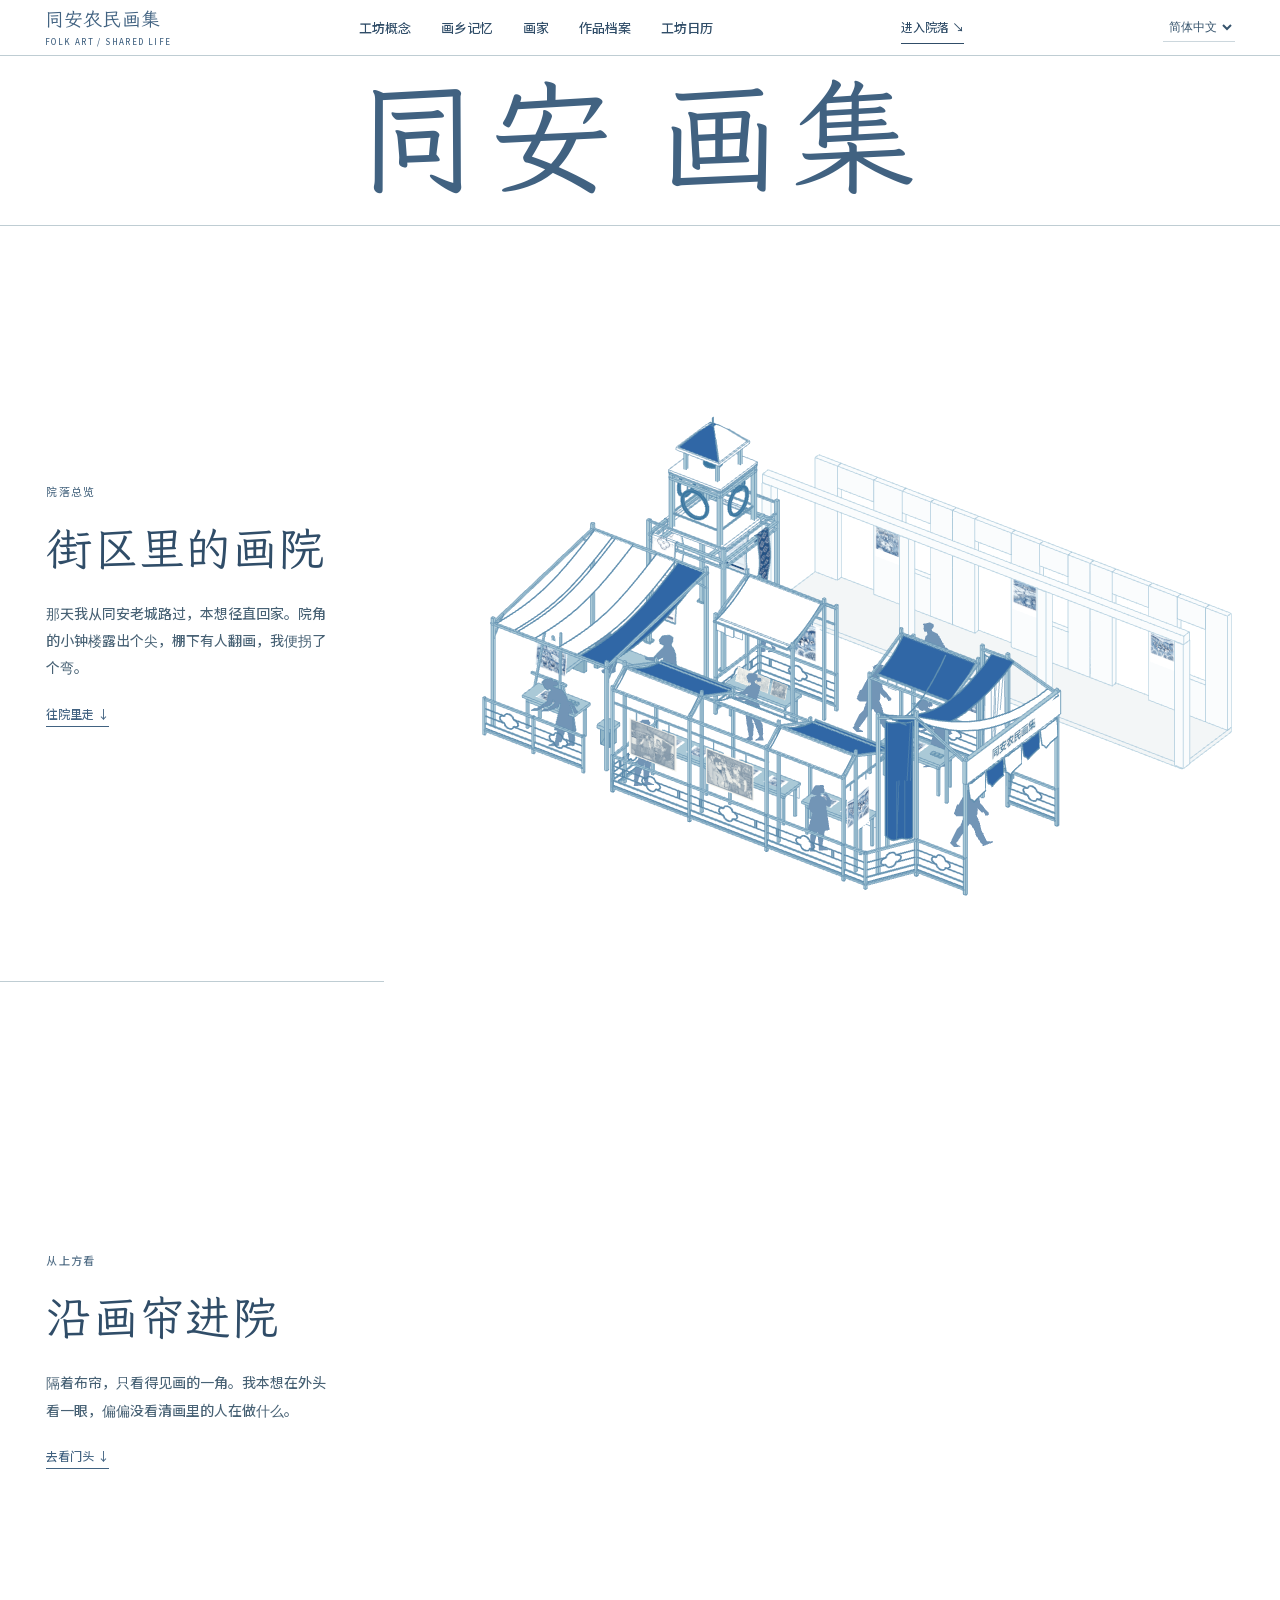
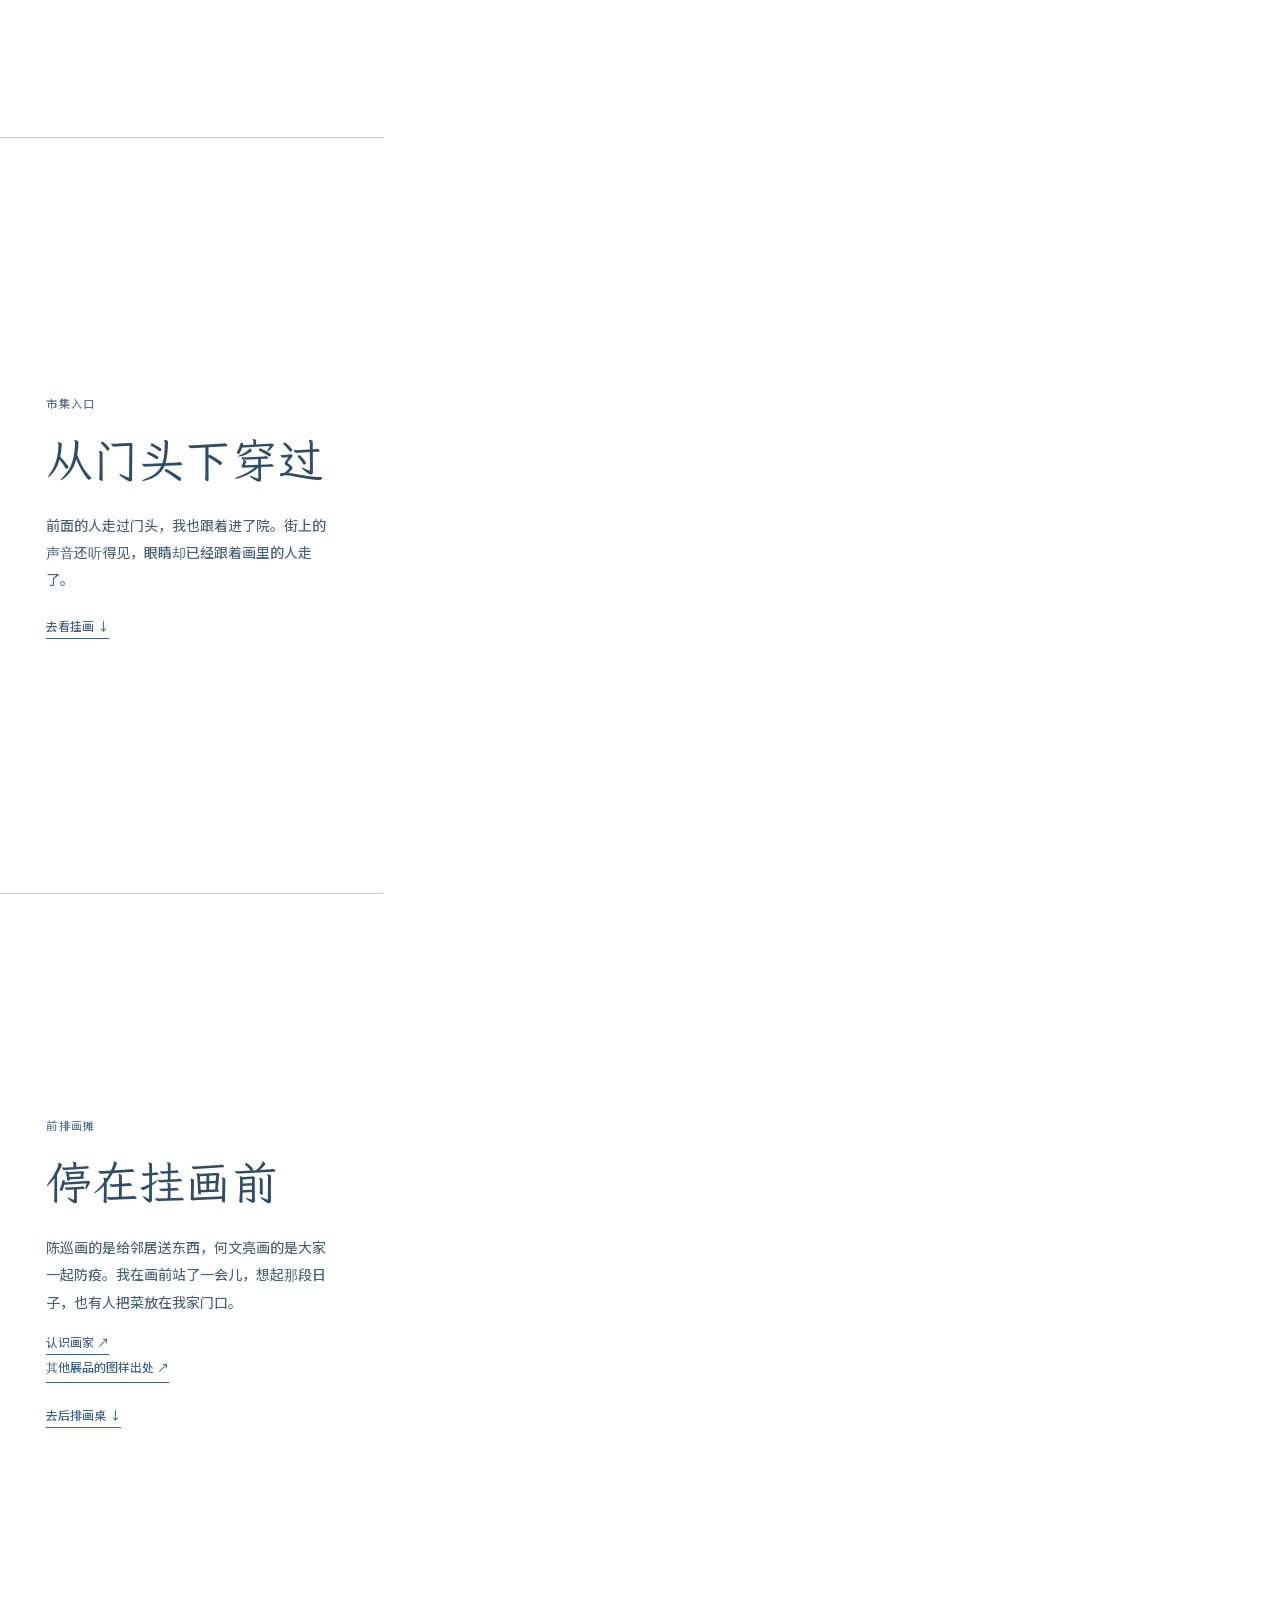
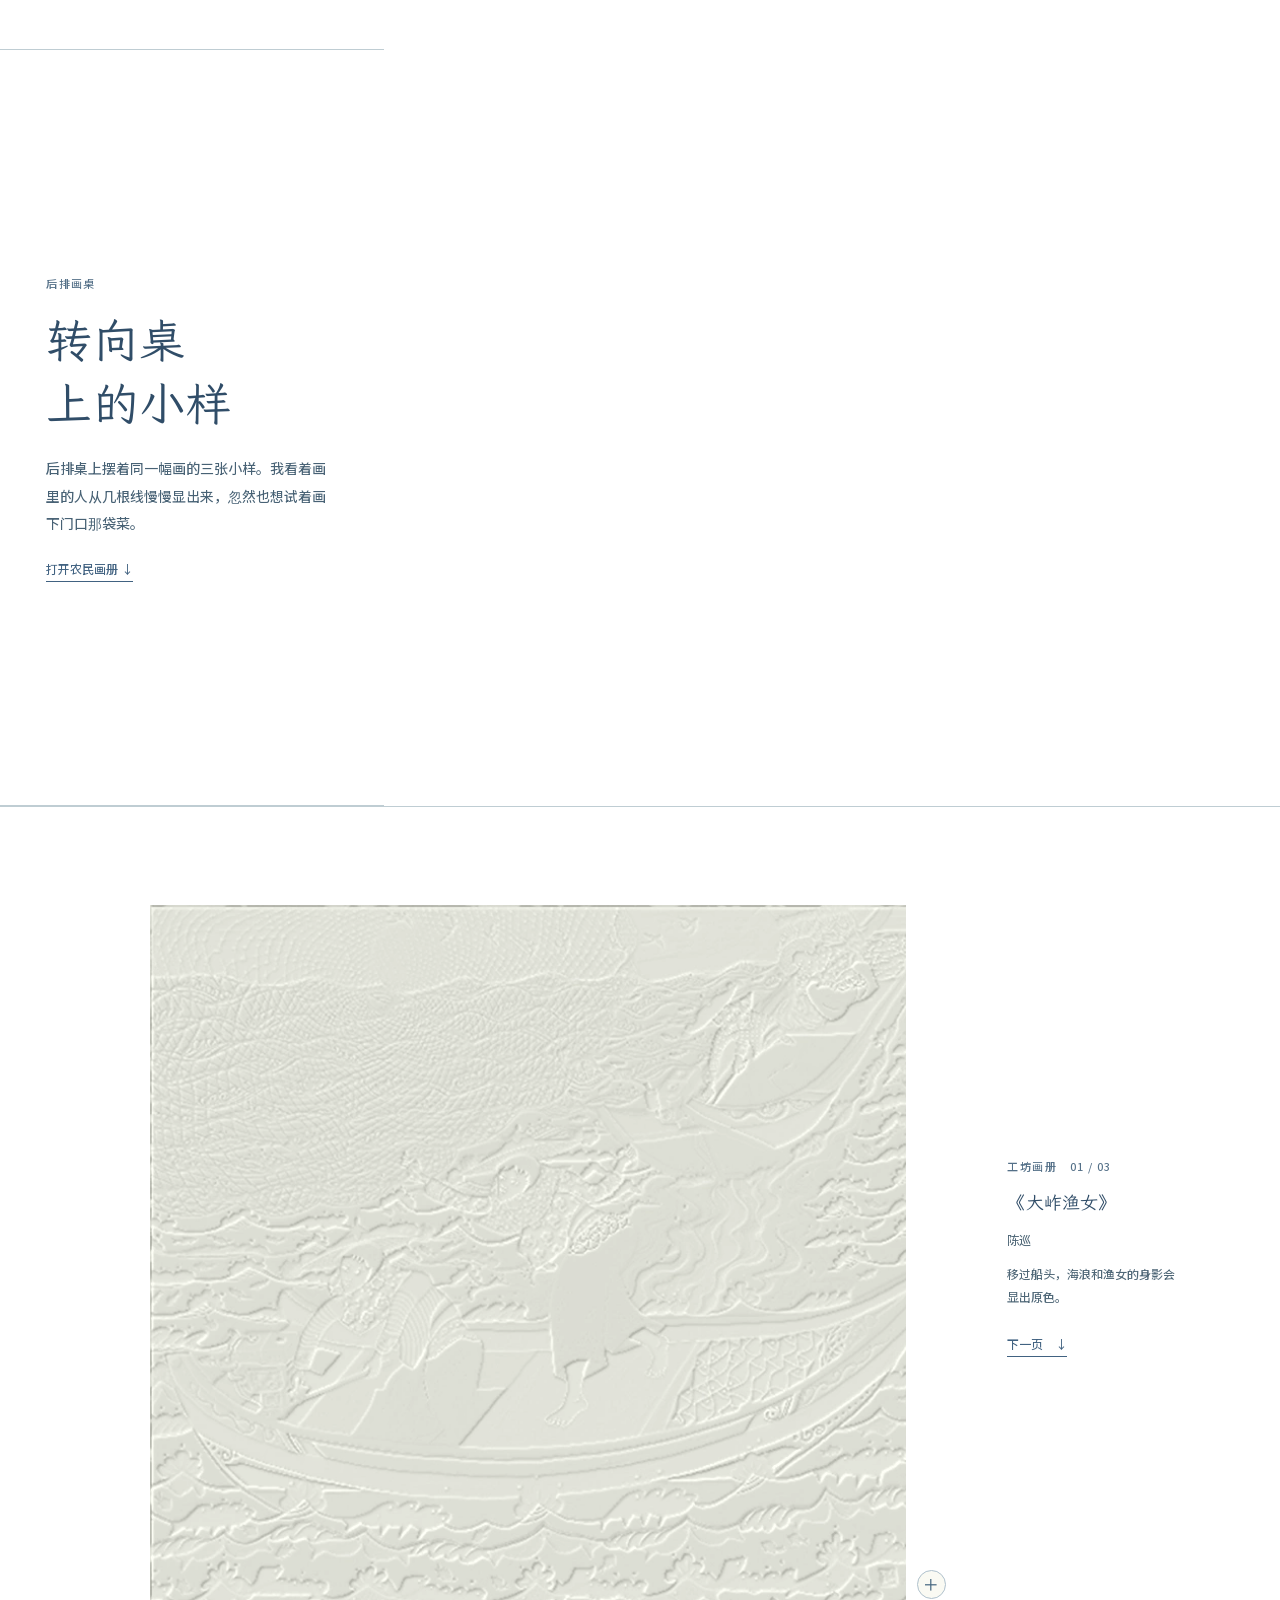
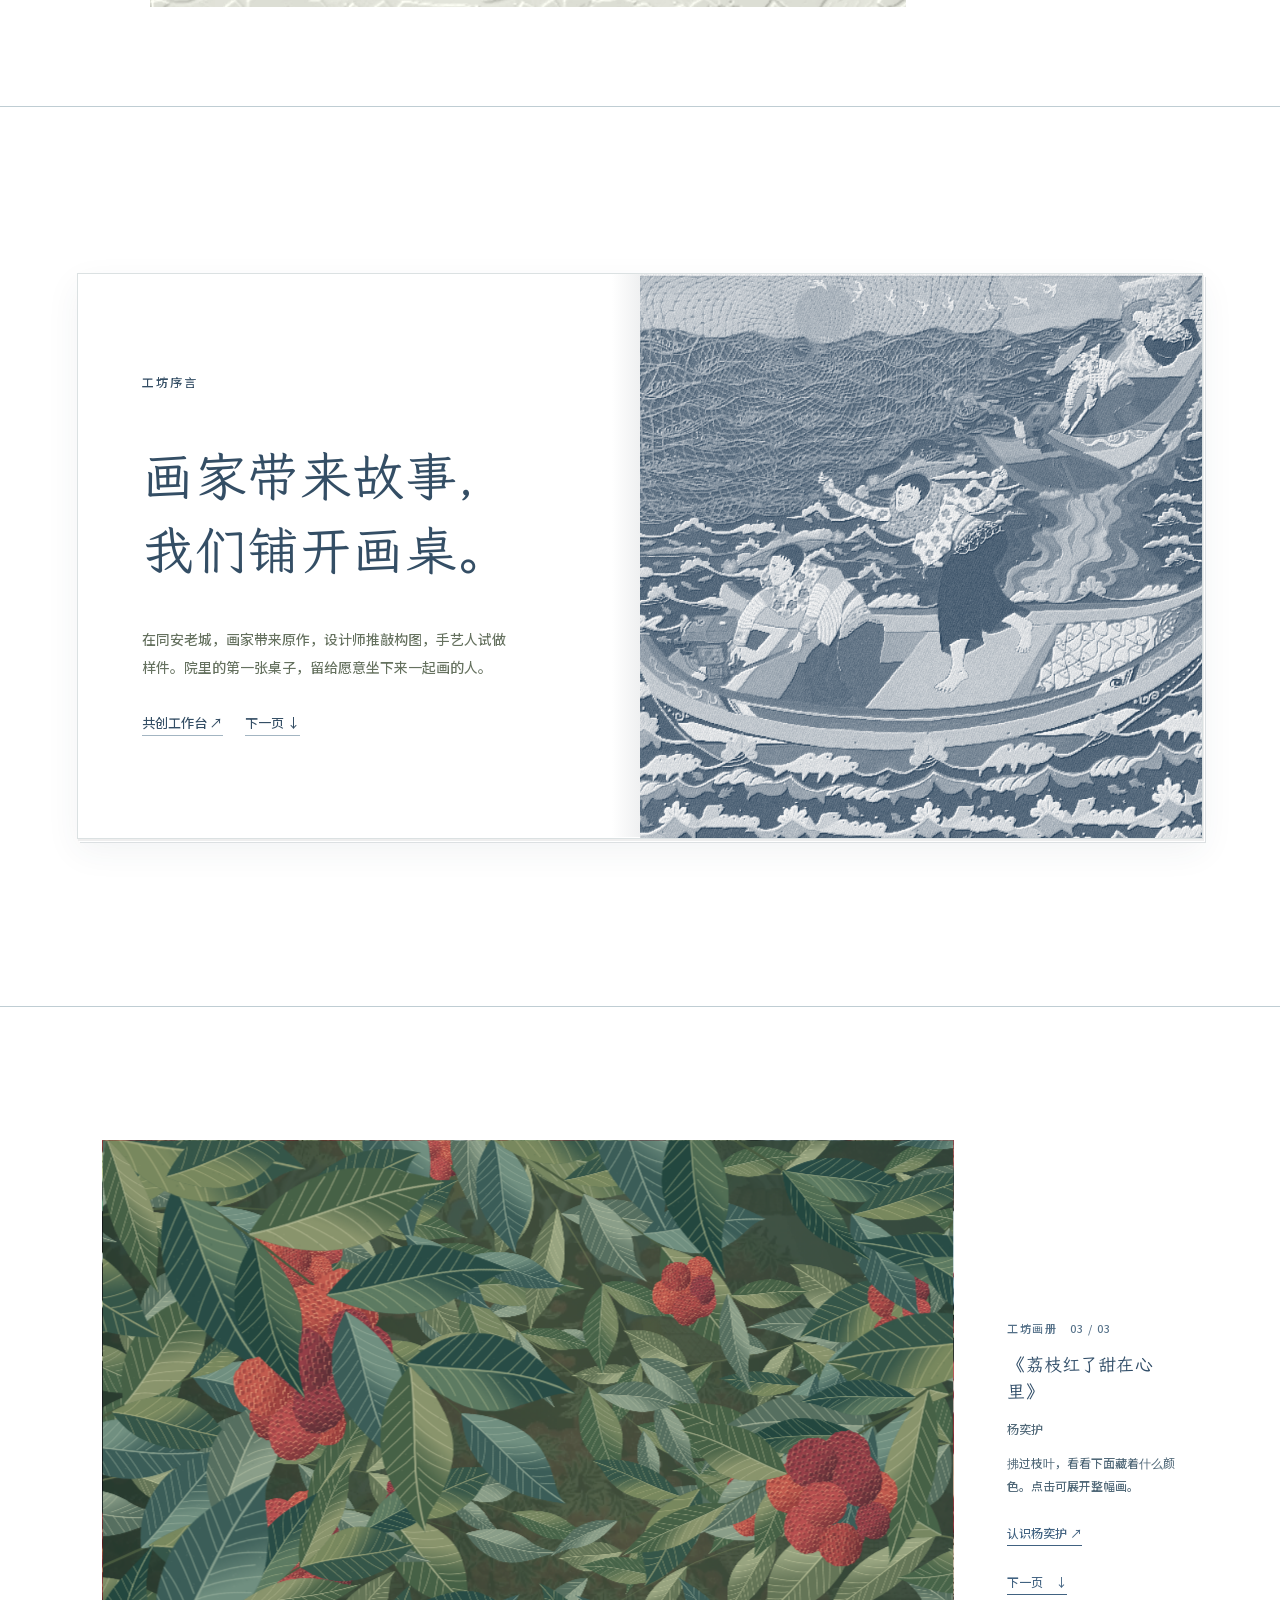
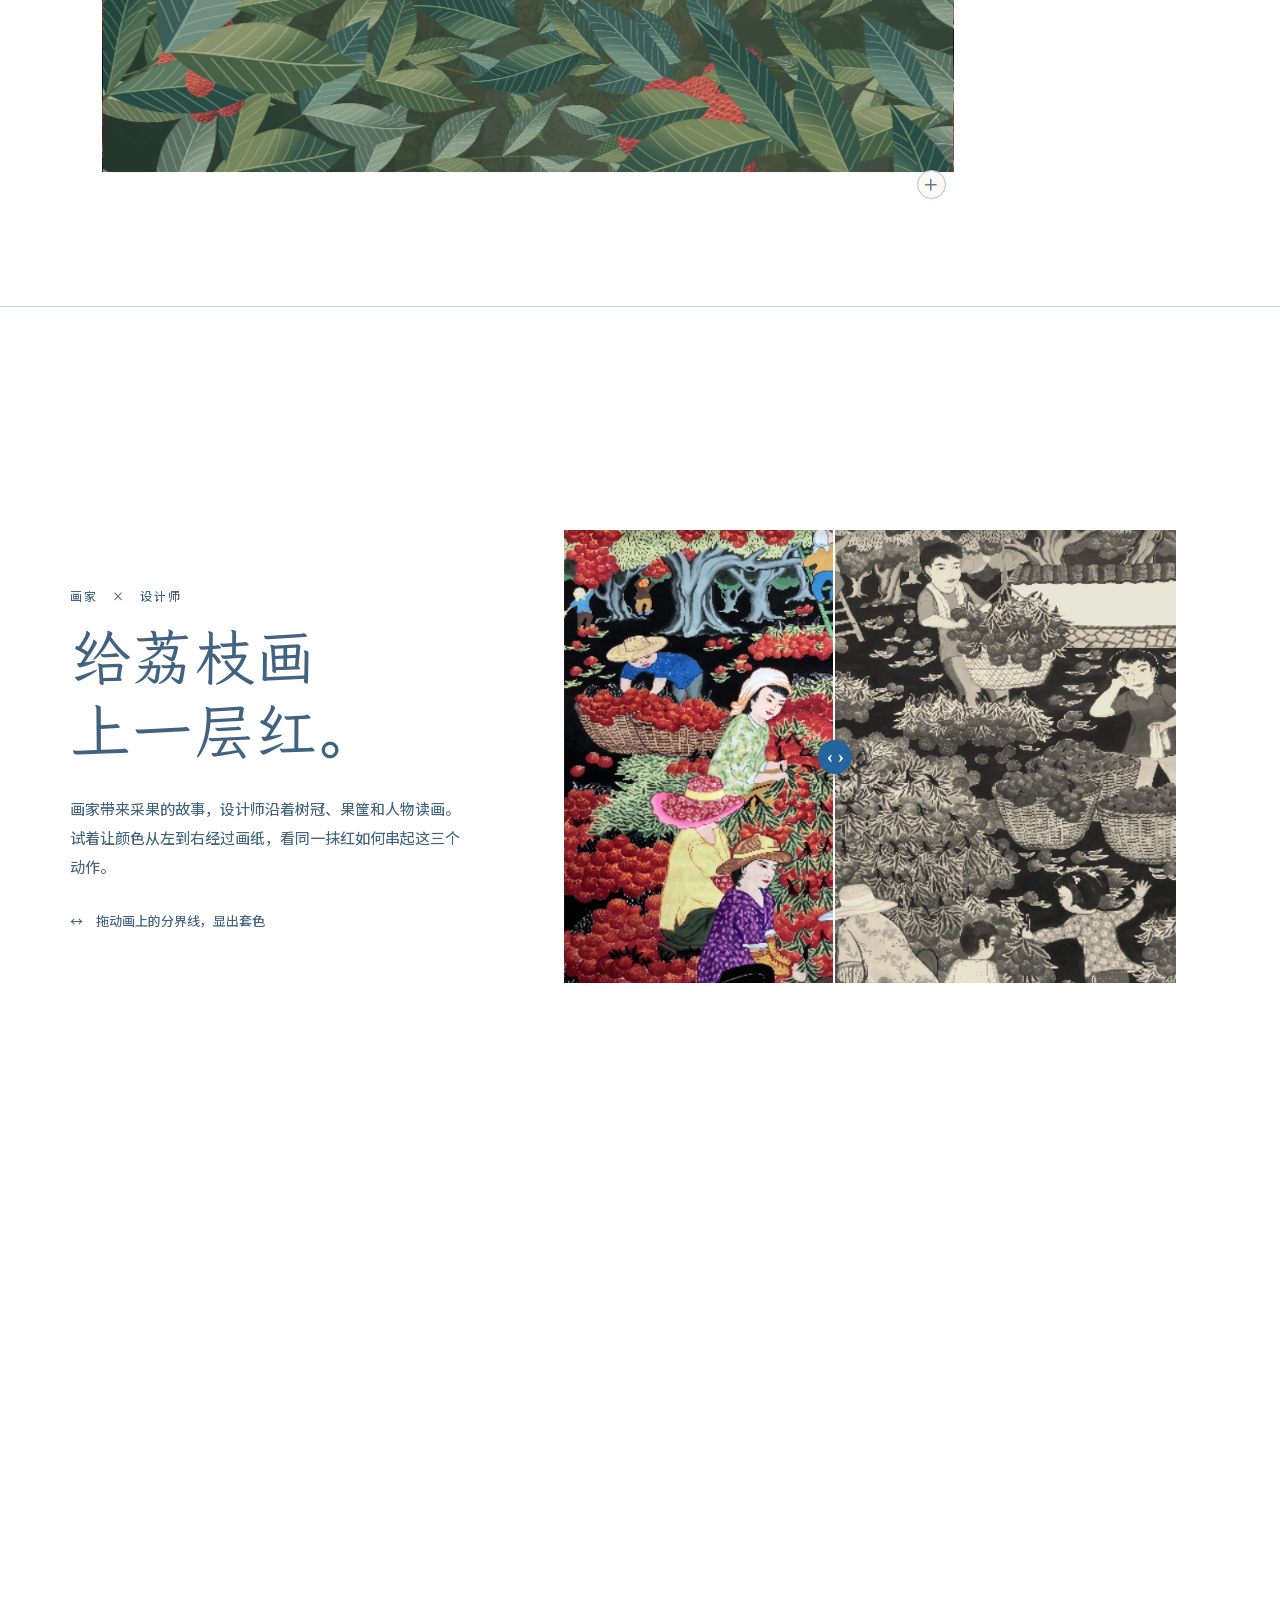
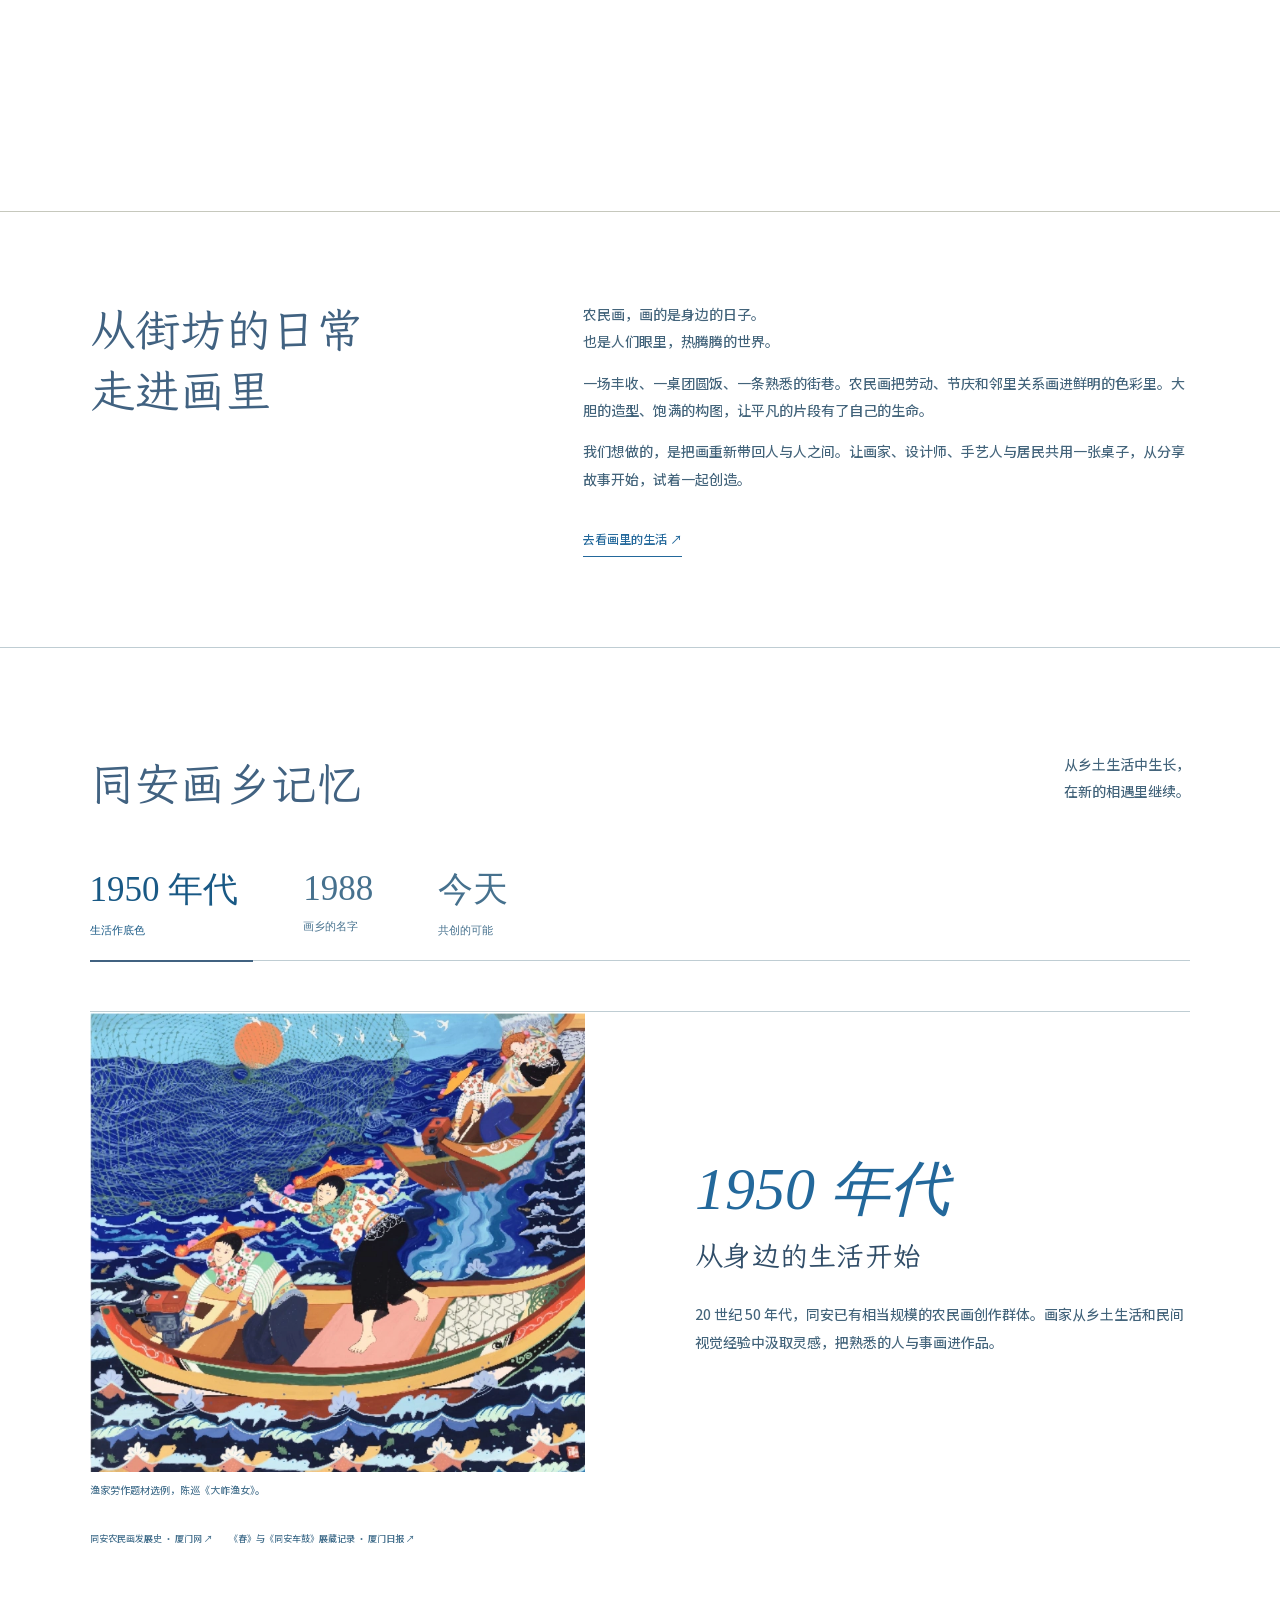
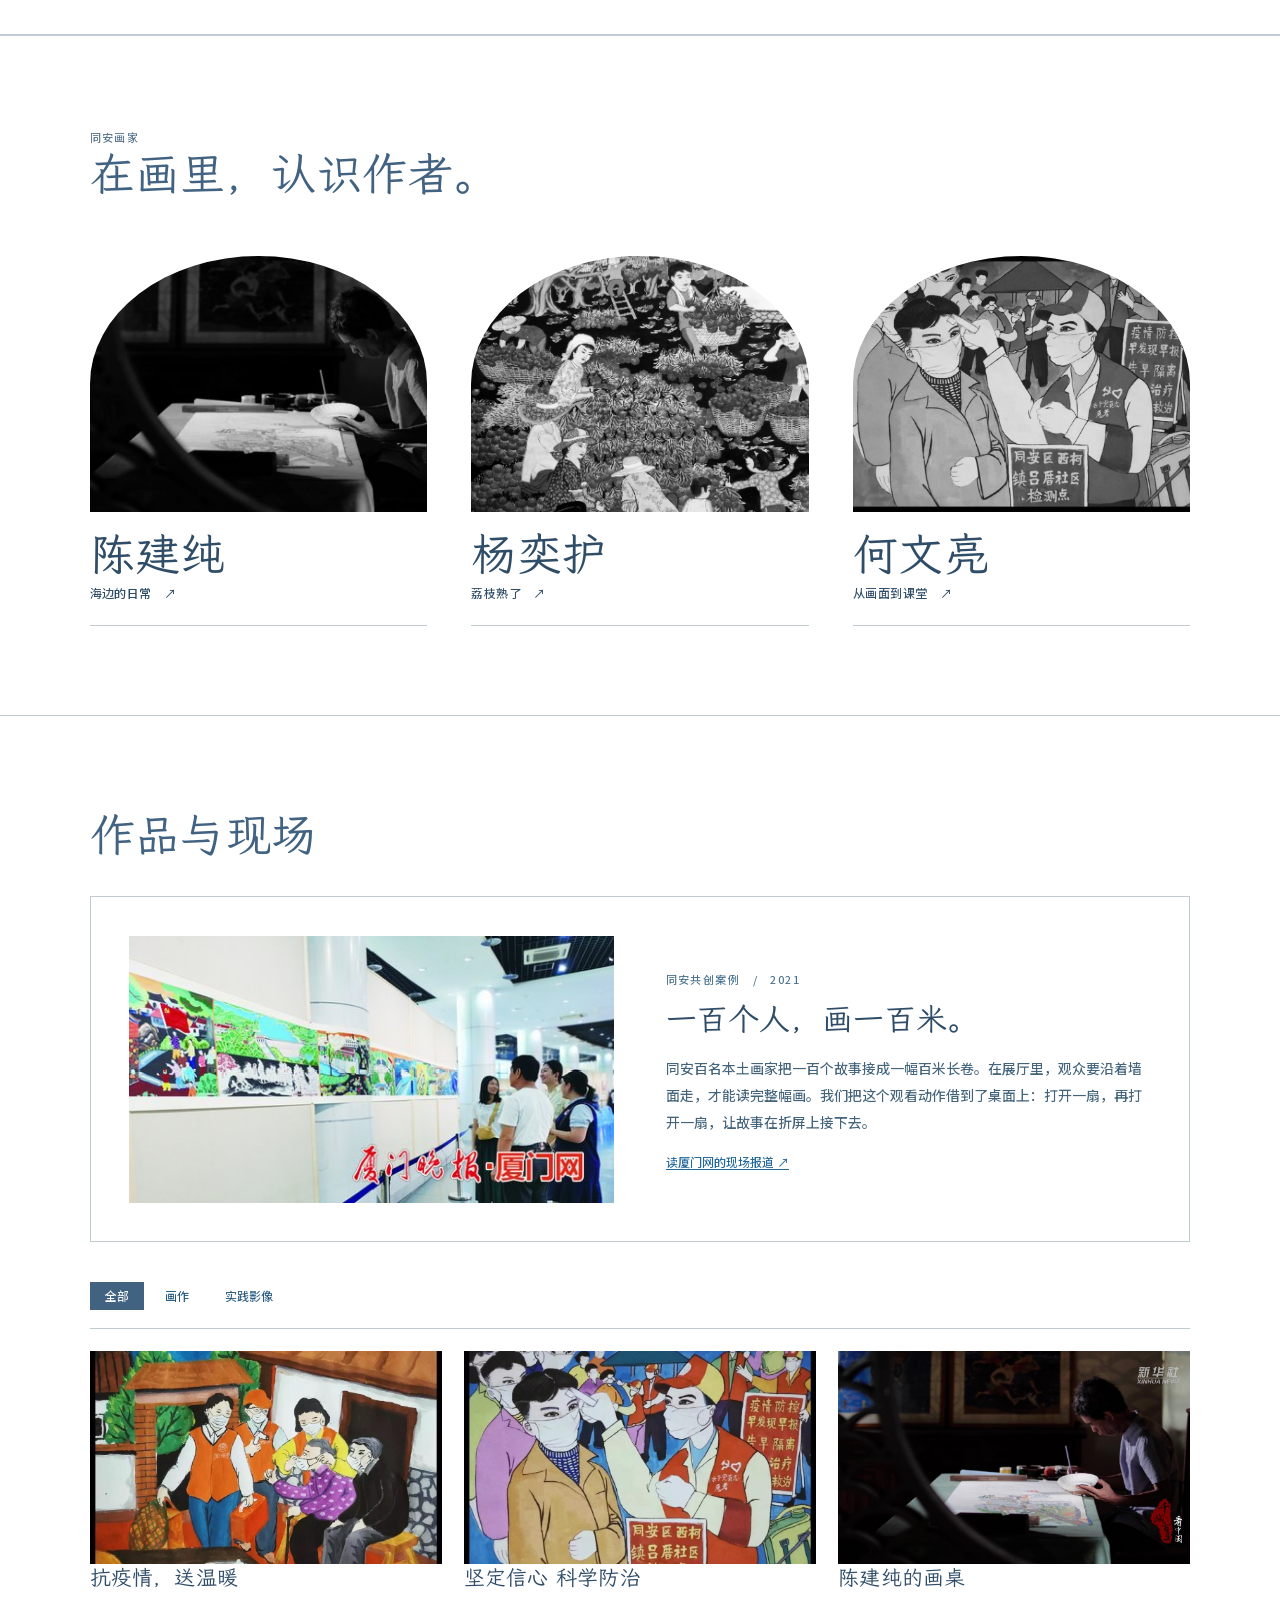
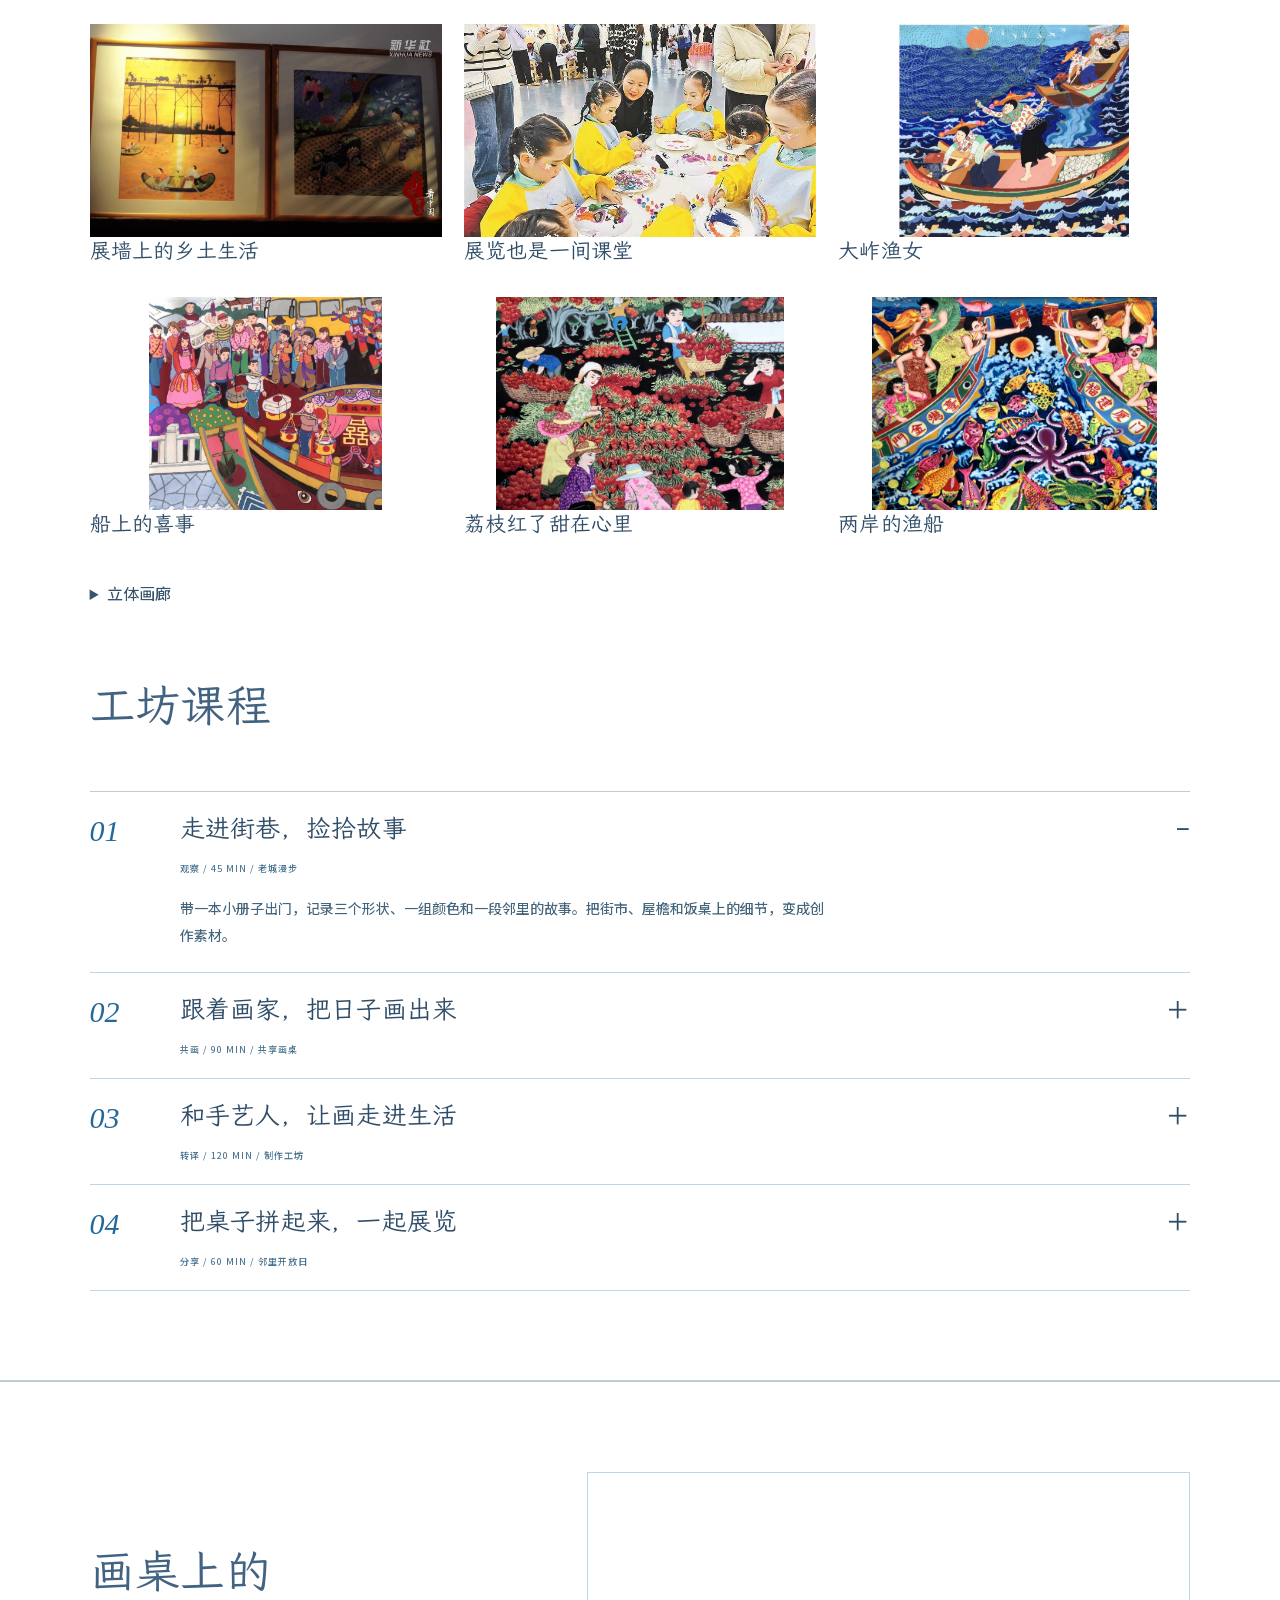
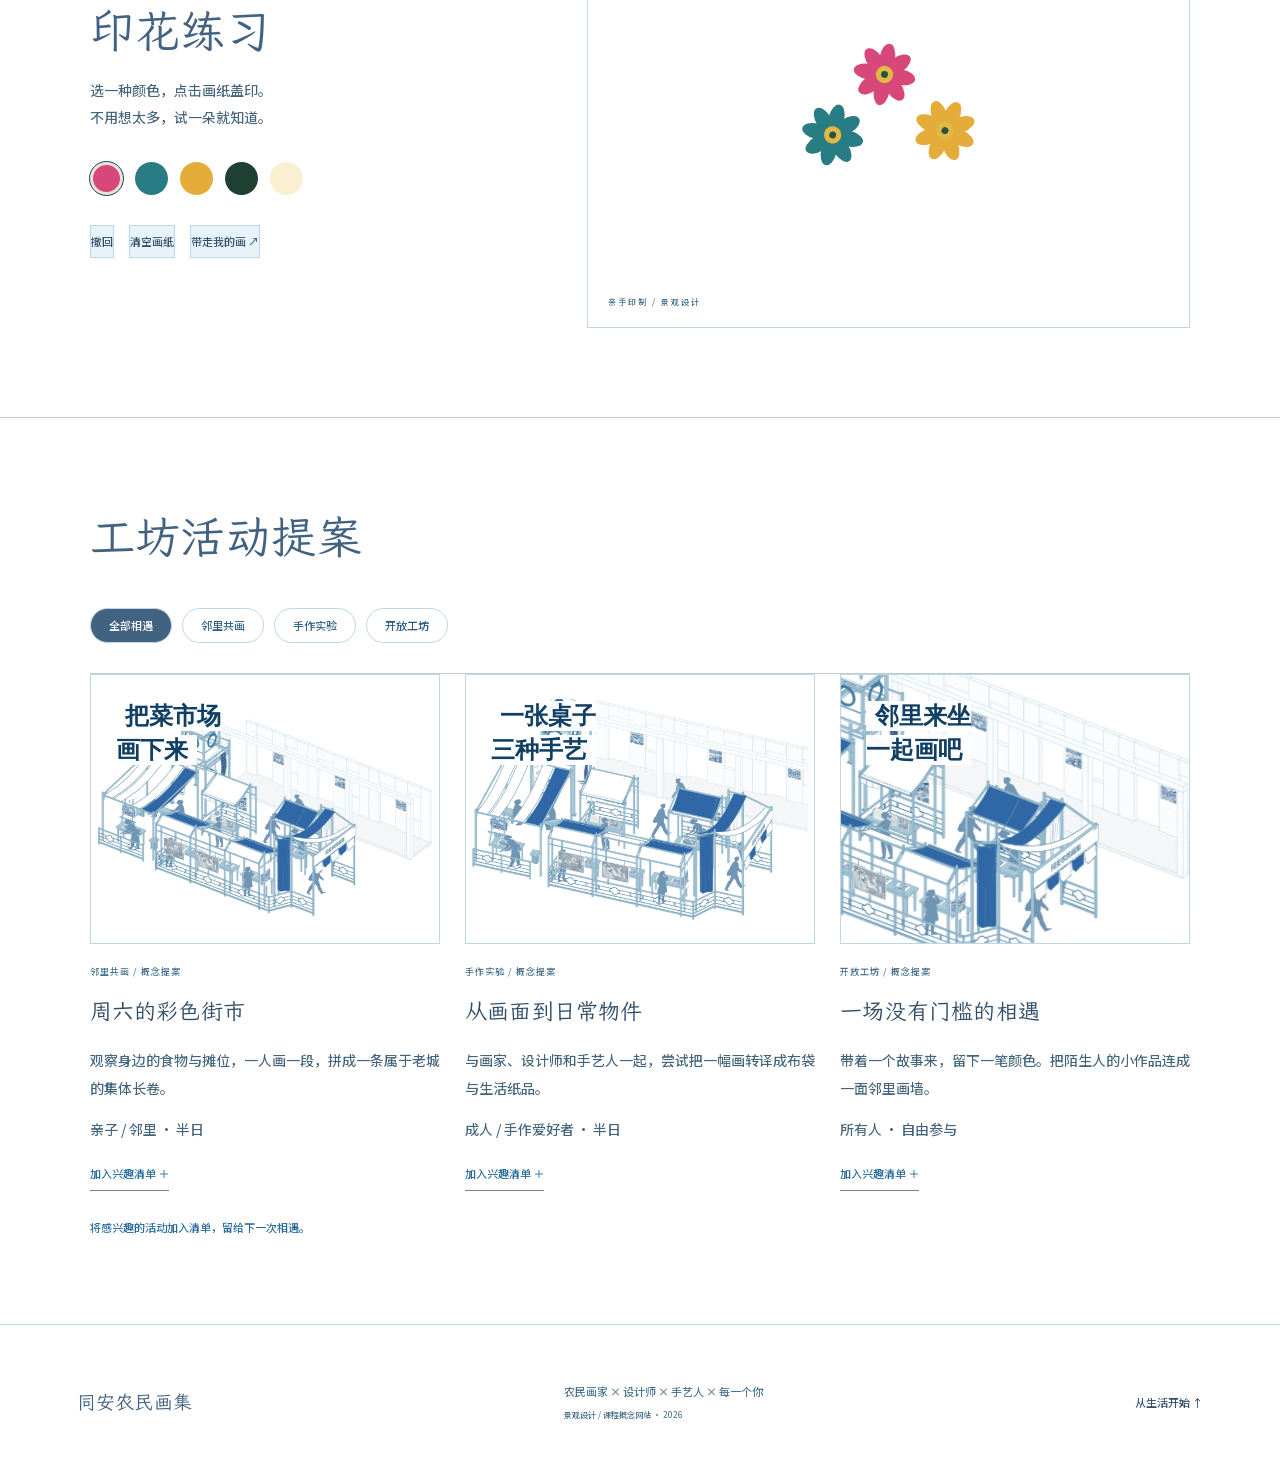
==== commit 1964ebdf: "Layer the lychee canopy across the whole painting" ====
--- a/index.html
+++ b/index.html
@@ -13,7 +13,7 @@
 <div class="bench-scene feedback-scene" hidden><div class="edition-paper proof-paper"><div class="paper-meta"><b>试样记录</b><span id="proof-ver">初样</span></div><div class="proof-art"></div><div class="paper-meta"><i id="proof-label">采果全景</i><span>工作台留样</span></div></div><div class="bench-options"><button data-revise="0">保留全景</button><button data-revise="1">放大采果人</button></div></div>
 </div></div></div></section><section id="story" class="story section"><div class="section-index">01 / THE EVERYDAY IS EXTRAORDINARY</div><div class="story-grid"><h2>从街坊的日常<br>走进画里</h2><div><p class="lead">农民画，画的是身边的日子。<br>也是人们眼里，热腾腾的世界。</p><p>一场丰收、一桌团圆饭、一条熟悉的街巷。农民画把劳动、节庆和邻里关系画进鲜明的色彩里。大胆的造型、饱满的构图，让平凡的片段有了自己的生命。</p><p>我们想做的，是把画重新带回人与人之间。让画家、设计师、手艺人与居民共用一张桌子，从分享故事开始，试着一起创造。</p><a class="text-link" href="#studio">去看画里的生活 ↗</a></div></div><div hidden class="motif-strip"><article><div class="motif flower">✳</div><span>01 / 色彩</span><h3>大胆一点，也没关系。</h3><p>让桃红、湖蓝和明黄相遇，用颜色讲心情。</p></article><article><div class="motif fish">◒</div><span>02 / 造型</span><h3>不必“像”，要有自己的样子。</h3><p>夸张一条鱼，放大一朵花，画出独有的观察。</p></article><article><div class="motif people">♧</div><span>03 / 故事</span><h3>画里的主角，就是我们。</h3><p>把劳动、相聚和日常的细节连成一个故事。</p></article></div></section><section class="history section" id="history"><div class="section-index">02 / ROOTED IN TONG’AN</div><div class="section-head"><h2>同安画乡记忆</h2><p>从乡土生活中生长，<br>在新的相遇里继续。</p></div><div class="history-tabs" role="tablist" aria-label="农民画发展阶段"><button role="tab" aria-selected="true" data-era="0">1950 年代 <span>生活作底色</span></button><button role="tab" aria-selected="false" data-era="1">1988 <span>画乡的名字</span></button><button role="tab" aria-selected="false" data-era="2">今天 <span>共创的可能</span></button></div><div class="history-body"><figure class="archive-history"><button class="zoom-photo"><img src="assets/real-tongan-0.jpg" alt="新华社报道中陈列的两幅同安农民画"></button><figcaption>2024 年影像资料 · 同安农民画陈列，新华社 / 同安区融媒体中心</figcaption></figure><div id="era-copy"></div></div><a class="source-link" href="https://zt.xmnn.cn/politics/2022/xds/xmjy/202107/t20210723_40410.html" target="_blank" rel="noopener">同安农民画发展史 · 厦门网 ↗</a>　<a class="source-link" target="_blank" rel="noopener" href="https://www.mnw.cn/xiamen/zhanwu/1716818.html">《春》与《同安车鼓》展藏记录 · 厦门日报 ↗</a></section><section class="makers section" id="artists"><small>同安画家</small><h2>在画里，认识作者。</h2><div class="maker-list"><a href="artist-chen-jianchun.html"><span>陈建纯<small>海边的日常　↗</small></span><img loading="lazy" src="assets/real-tongan-1.jpg" alt=""></a><a href="artist-yang-yihu.html"><span>杨奕护<small>荔枝熟了　↗</small></span><img loading="lazy" src="assets/journal-lychee.webp" alt=""></a><a href="artist-he-wenliang.html"><span>何文亮<small>从画面到课堂　↗</small></span><img loading="lazy" src="assets/work-he-wenliang.jpg" alt=""></a></div></section><section id="studio" class="section studio"><div class="section-index">同安 · 作品与实践</div><div class="section-head"><h2>作品与现场</h2></div>
 <figure class="scroll-case"><img loading="lazy" src="assets/local-scroll.jpg" alt="观众在展厅观看集体创作的同安百米农民画长卷"><figcaption><small>同安共创案例　/　2021</small><h3>一百个人，画一百米。</h3><p>同安百名本土画家把一百个故事接成一幅百米长卷。在展厅里，观众要沿着墙面走，才能读完整幅画。我们把这个观看动作借到了桌面上：打开一扇，再打开一扇，让故事在折屏上接下去。</p><a target="_blank" rel="noopener" href="https://zt.xmnn.cn/politics/2022/xds/xmjy/202107/t20210723_40410.html">读厦门网的现场报道 ↗</a></figcaption></figure><div class="archive-filters" aria-label="展品分类"><button data-kind="全部" aria-pressed="true">全部</button><button data-kind="作品">画作</button><button data-kind="实践">实践影像</button></div><div class="archive-wall" id="archive-wall"></div>
-<details id="original-paint"><summary>立体画廊</summary><div class="art-picker" role="group" aria-label="选择作品"><button type="button" data-artwork="cloth" data-file="painting-texture.png" aria-pressed="true">层叠花布</button><button type="button" data-artwork="sea" data-file="journal-sea.webp" aria-pressed="false">大岞渔女</button><button type="button" data-artwork="wedding" data-file="journal-wedding.webp" aria-pressed="false">船上的喜事</button><button type="button" data-artwork="lychee" data-file="journal-lychee.webp" aria-pressed="false">荔枝红了甜在心里</button><button type="button" data-artwork="boats" data-file="journal-boats.webp" aria-pressed="false">两岸的渔船</button><button type="button" data-artwork="work-chen-xun" data-file="work-chen-xun.jpg" aria-pressed="false">抗疫情，送温暖</button><button type="button" data-artwork="work-he-wenliang" data-file="work-he-wenliang.jpg" aria-pressed="false">坚定信心 科学防治</button></div><div class="room-window"><div id="model" aria-label="立体画作，拖动或使用左右方向键旋转"><span id="room-status" role="status">正在搭起画架…</span></div><div id="relief-model" hidden tabindex="0" aria-label="立体画作，拖动或使用左右方向键旋转"><img hidden alt=""></div><div class="camera-bar"><span>拖动查看层次</span><div class="weave-views"><button data-camera="room" aria-pressed="true">原画视角</button><button data-camera="table" aria-pressed="false">靠近画桌</button><button data-camera="side" aria-pressed="false">侧看</button></div><div class="relief-views" hidden><button data-relief-view="front" aria-pressed="true">原画视角</button><button data-relief-view="detail">观看细节</button><button data-relief-view="side">侧看</button></div></div></div></details><h2 class="course-heading">工坊课程</h2><div class="course-list"><button class="course active" aria-expanded="true"><span>01</span><div><h3>走进街巷，捡拾故事</h3><small>观察 / 45 MIN / 老城漫步</small><p>带一本小册子出门，记录三个形状、一组颜色和一段邻里的故事。把街市、屋檐和饭桌上的细节，变成创作素材。</p></div><b>−</b></button><button class="course" aria-expanded="false"><span>02</span><div><h3>跟着画家，把日子画出来</h3><small>共画 / 90 MIN / 共享画桌</small><p>试着用夸张的造型与自由的构图表达生活。从一个人、一朵花开始，画出属于自己的同安故事。</p></div><b>＋</b></button><button class="course" aria-expanded="false"><span>03</span><div><h3>和手艺人，让画走进生活</h3><small>转译 / 120 MIN / 制作工坊</small><p>将画面拆解、重组，尝试转印、拼贴和纸品制作。让一幅画成为布袋、卡片或一件陪伴日常的小物。</p></div><b>＋</b></button><button class="course" aria-expanded="false"><span>04</span><div><h3>把桌子拼起来，一起展览</h3><small>分享 / 60 MIN / 邻里开放日</small><p>把各自的作品摆在一起，讲讲画背后的故事。邀请路过的邻居坐下，也为下一次共创留下新的线索。</p></div><b>＋</b></button></div></section><section class="play section" id="play"><div class="play-left"><div class="section-index">04 / YOUR FIRST LITTLE CREATION</div><h2>画桌上的<br>印花练习</h2><p>选一种颜色，点击画纸盖印。<br>不用想太多，试一朵就知道。</p><div class="palette" aria-label="选择花朵颜色"></div><div class="drawing-actions"><button id="undo">撤回</button><button id="clear">清空画纸</button><button id="download">带走我的画 ↗</button></div></div><div class="paper-frame"><svg id="drawing" viewBox="0 0 650 450" role="img" aria-label="点击画纸印花"></svg><span>亲手印制 / 景观设计</span></div></section><section class="section events" id="events"><div class="section-index">05 / GOOD THINGS HAPPEN TOGETHER</div><div class="section-head"><h2>工坊活动提案</h2></div><div class="filters"><button class="selected" data-filter="all">全部相遇</button><button data-filter="邻里共画">邻里共画</button><button data-filter="手作实验">手作实验</button><button data-filter="开放工坊">开放工坊</button></div><div class="event-grid" id="event-grid"></div><div class="interest-summary" id="interest-summary">将感兴趣的活动加入清单，留给下一次相遇。</div></section></main><footer><a class="logo" href="#"><span>同安农民画集</span></a><p>农民画家 × 设计师 × 手艺人 × 每一个你<br><small>景观设计 / 课程概念网站 · 2026</small></p><a href="#story">从生活开始 ↑</a></footer><dialog id="photo-view"><button id="photo-close">关闭 ×</button><img alt=""><p></p></dialog><script src="archive.js?v=course4" defer></script><script src="rub-print.js?v=21c" defer></script><script src="lychee-canopy.js?v=1" defer></script><script src="bench.js?v=20e" defer></script><script type="module" src="folding-screen.js?v=20e"></script><div id="toast" role="status"></div><script src="v2.js?v=course4"></script><script type="module" src="courtyard.js?v=courtyard-story4"></script><script type="module" src="painting-reliefs.js"></script><script defer src="languages.js?v=lychee1"></script><script defer src="language-switch.js?v=1"></script></body></html>
+<details id="original-paint"><summary>立体画廊</summary><div class="art-picker" role="group" aria-label="选择作品"><button type="button" data-artwork="cloth" data-file="painting-texture.png" aria-pressed="true">层叠花布</button><button type="button" data-artwork="sea" data-file="journal-sea.webp" aria-pressed="false">大岞渔女</button><button type="button" data-artwork="wedding" data-file="journal-wedding.webp" aria-pressed="false">船上的喜事</button><button type="button" data-artwork="lychee" data-file="journal-lychee.webp" aria-pressed="false">荔枝红了甜在心里</button><button type="button" data-artwork="boats" data-file="journal-boats.webp" aria-pressed="false">两岸的渔船</button><button type="button" data-artwork="work-chen-xun" data-file="work-chen-xun.jpg" aria-pressed="false">抗疫情，送温暖</button><button type="button" data-artwork="work-he-wenliang" data-file="work-he-wenliang.jpg" aria-pressed="false">坚定信心 科学防治</button></div><div class="room-window"><div id="model" aria-label="立体画作，拖动或使用左右方向键旋转"><span id="room-status" role="status">正在搭起画架…</span></div><div id="relief-model" hidden tabindex="0" aria-label="立体画作，拖动或使用左右方向键旋转"><img hidden alt=""></div><div class="camera-bar"><span>拖动查看层次</span><div class="weave-views"><button data-camera="room" aria-pressed="true">原画视角</button><button data-camera="table" aria-pressed="false">靠近画桌</button><button data-camera="side" aria-pressed="false">侧看</button></div><div class="relief-views" hidden><button data-relief-view="front" aria-pressed="true">原画视角</button><button data-relief-view="detail">观看细节</button><button data-relief-view="side">侧看</button></div></div></div></details><h2 class="course-heading">工坊课程</h2><div class="course-list"><button class="course active" aria-expanded="true"><span>01</span><div><h3>走进街巷，捡拾故事</h3><small>观察 / 45 MIN / 老城漫步</small><p>带一本小册子出门，记录三个形状、一组颜色和一段邻里的故事。把街市、屋檐和饭桌上的细节，变成创作素材。</p></div><b>−</b></button><button class="course" aria-expanded="false"><span>02</span><div><h3>跟着画家，把日子画出来</h3><small>共画 / 90 MIN / 共享画桌</small><p>试着用夸张的造型与自由的构图表达生活。从一个人、一朵花开始，画出属于自己的同安故事。</p></div><b>＋</b></button><button class="course" aria-expanded="false"><span>03</span><div><h3>和手艺人，让画走进生活</h3><small>转译 / 120 MIN / 制作工坊</small><p>将画面拆解、重组，尝试转印、拼贴和纸品制作。让一幅画成为布袋、卡片或一件陪伴日常的小物。</p></div><b>＋</b></button><button class="course" aria-expanded="false"><span>04</span><div><h3>把桌子拼起来，一起展览</h3><small>分享 / 60 MIN / 邻里开放日</small><p>把各自的作品摆在一起，讲讲画背后的故事。邀请路过的邻居坐下，也为下一次共创留下新的线索。</p></div><b>＋</b></button></div></section><section class="play section" id="play"><div class="play-left"><div class="section-index">04 / YOUR FIRST LITTLE CREATION</div><h2>画桌上的<br>印花练习</h2><p>选一种颜色，点击画纸盖印。<br>不用想太多，试一朵就知道。</p><div class="palette" aria-label="选择花朵颜色"></div><div class="drawing-actions"><button id="undo">撤回</button><button id="clear">清空画纸</button><button id="download">带走我的画 ↗</button></div></div><div class="paper-frame"><svg id="drawing" viewBox="0 0 650 450" role="img" aria-label="点击画纸印花"></svg><span>亲手印制 / 景观设计</span></div></section><section class="section events" id="events"><div class="section-index">05 / GOOD THINGS HAPPEN TOGETHER</div><div class="section-head"><h2>工坊活动提案</h2></div><div class="filters"><button class="selected" data-filter="all">全部相遇</button><button data-filter="邻里共画">邻里共画</button><button data-filter="手作实验">手作实验</button><button data-filter="开放工坊">开放工坊</button></div><div class="event-grid" id="event-grid"></div><div class="interest-summary" id="interest-summary">将感兴趣的活动加入清单，留给下一次相遇。</div></section></main><footer><a class="logo" href="#"><span>同安农民画集</span></a><p>农民画家 × 设计师 × 手艺人 × 每一个你<br><small>景观设计 / 课程概念网站 · 2026</small></p><a href="#story">从生活开始 ↑</a></footer><dialog id="photo-view"><button id="photo-close">关闭 ×</button><img alt=""><p></p></dialog><script src="archive.js?v=course4" defer></script><script src="rub-print.js?v=21c" defer></script><script src="lychee-canopy.js?v=2" defer></script><script src="bench.js?v=20e" defer></script><script type="module" src="folding-screen.js?v=20e"></script><div id="toast" role="status"></div><script src="v2.js?v=course4"></script><script type="module" src="courtyard.js?v=courtyard-story4"></script><script type="module" src="painting-reliefs.js"></script><script defer src="languages.js?v=lychee1"></script><script defer src="language-switch.js?v=1"></script></body></html>
 
 
 
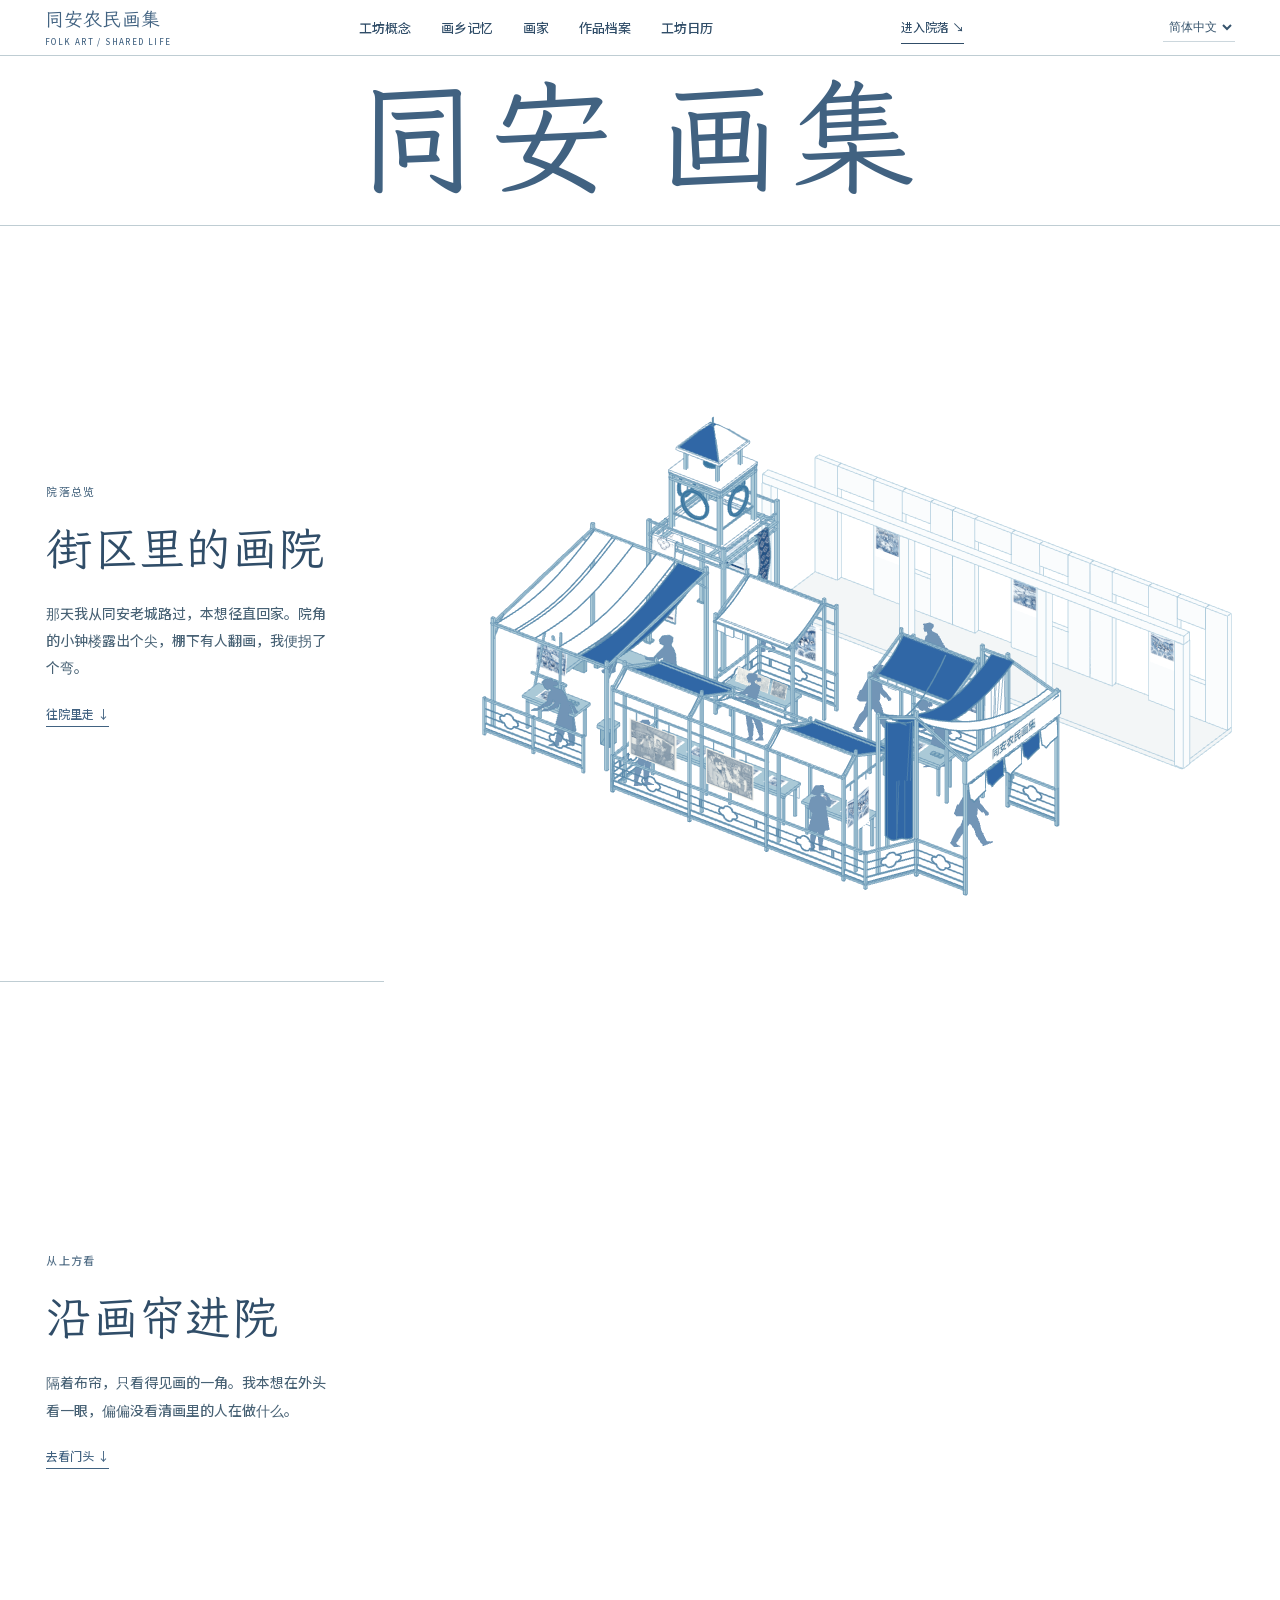
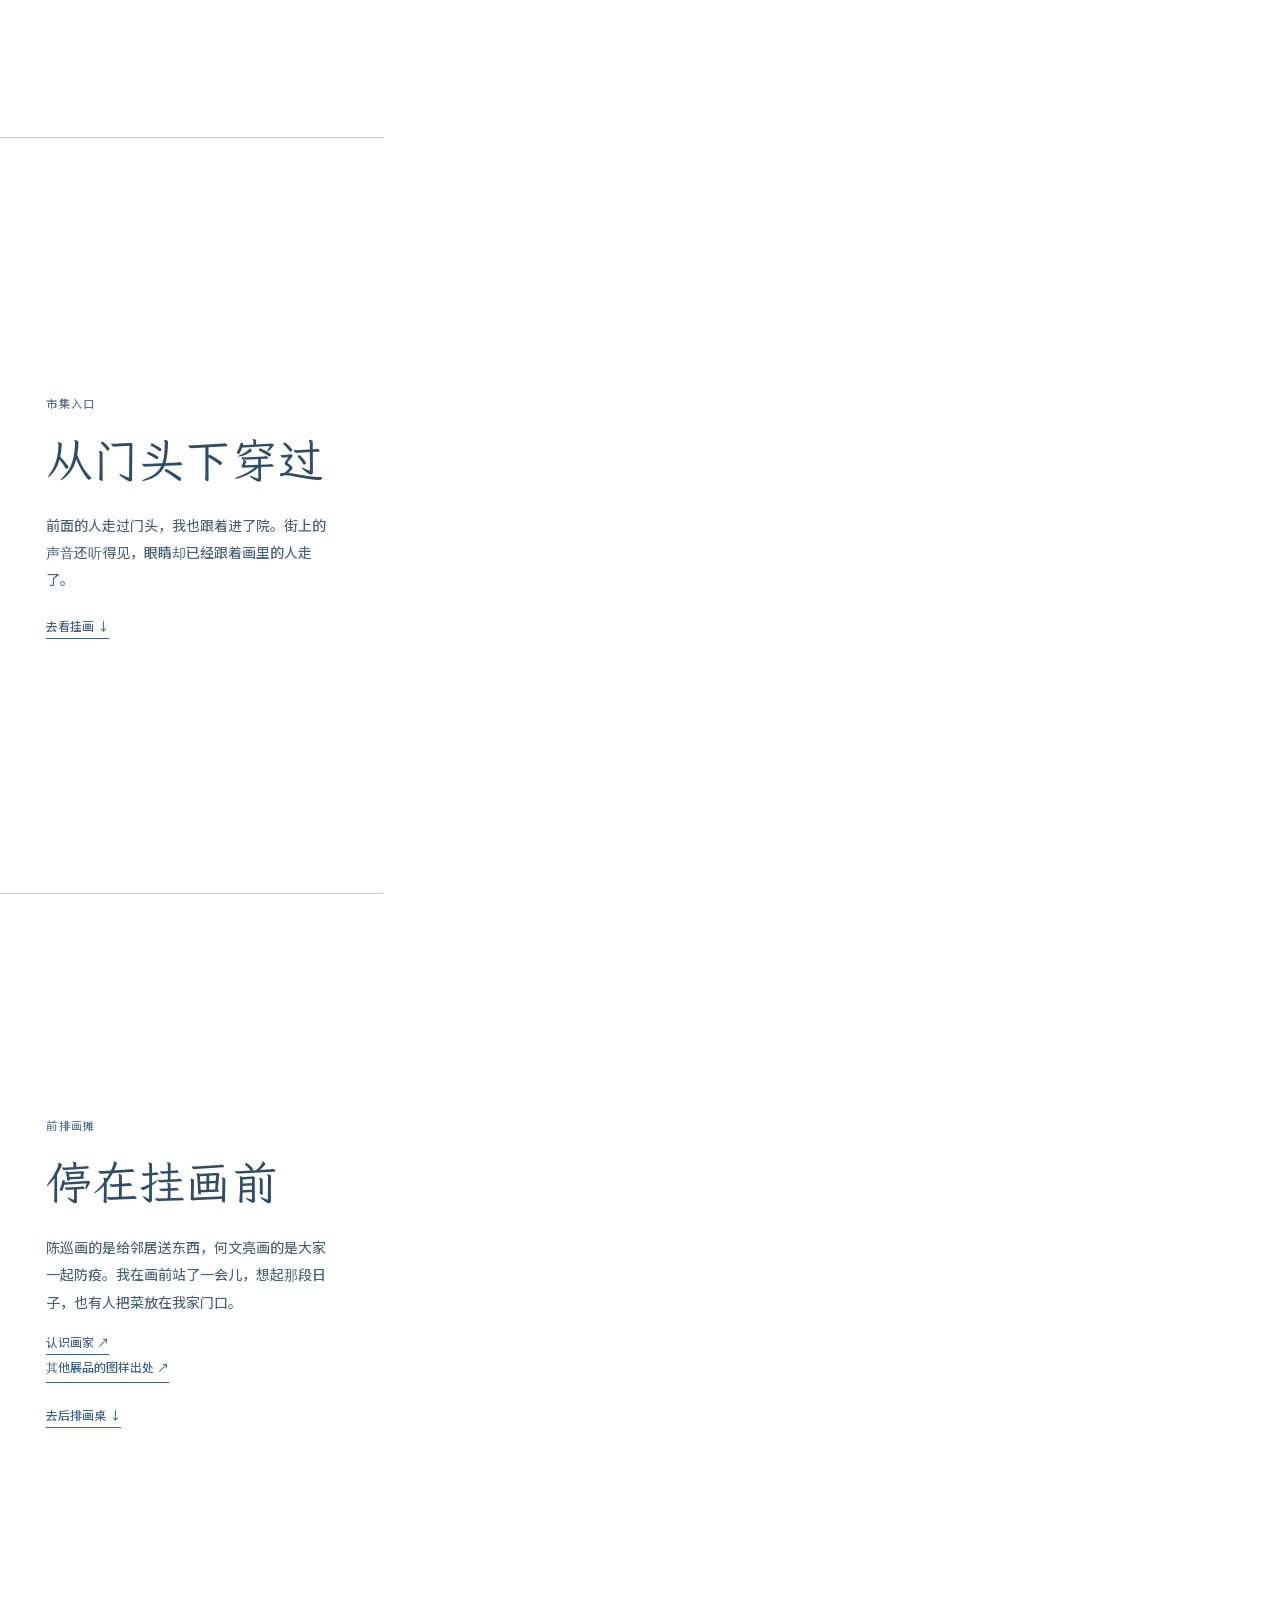
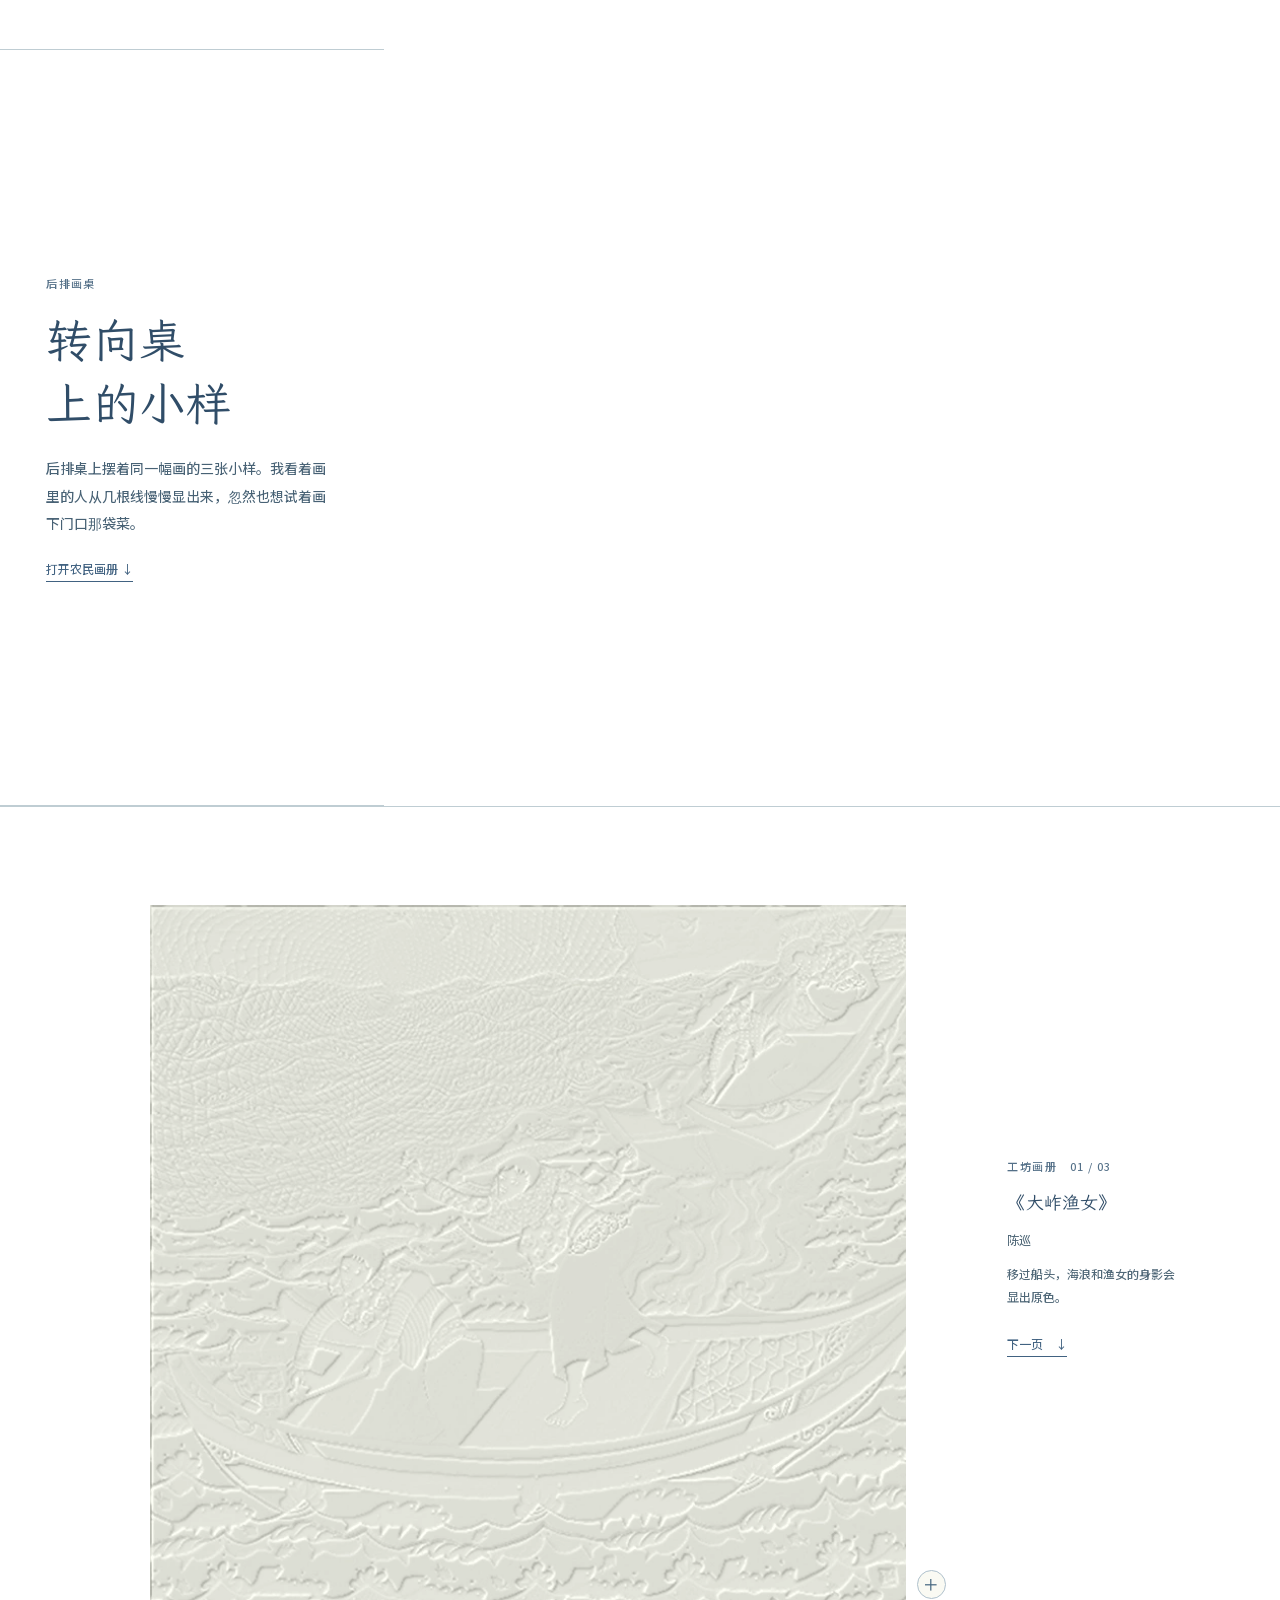
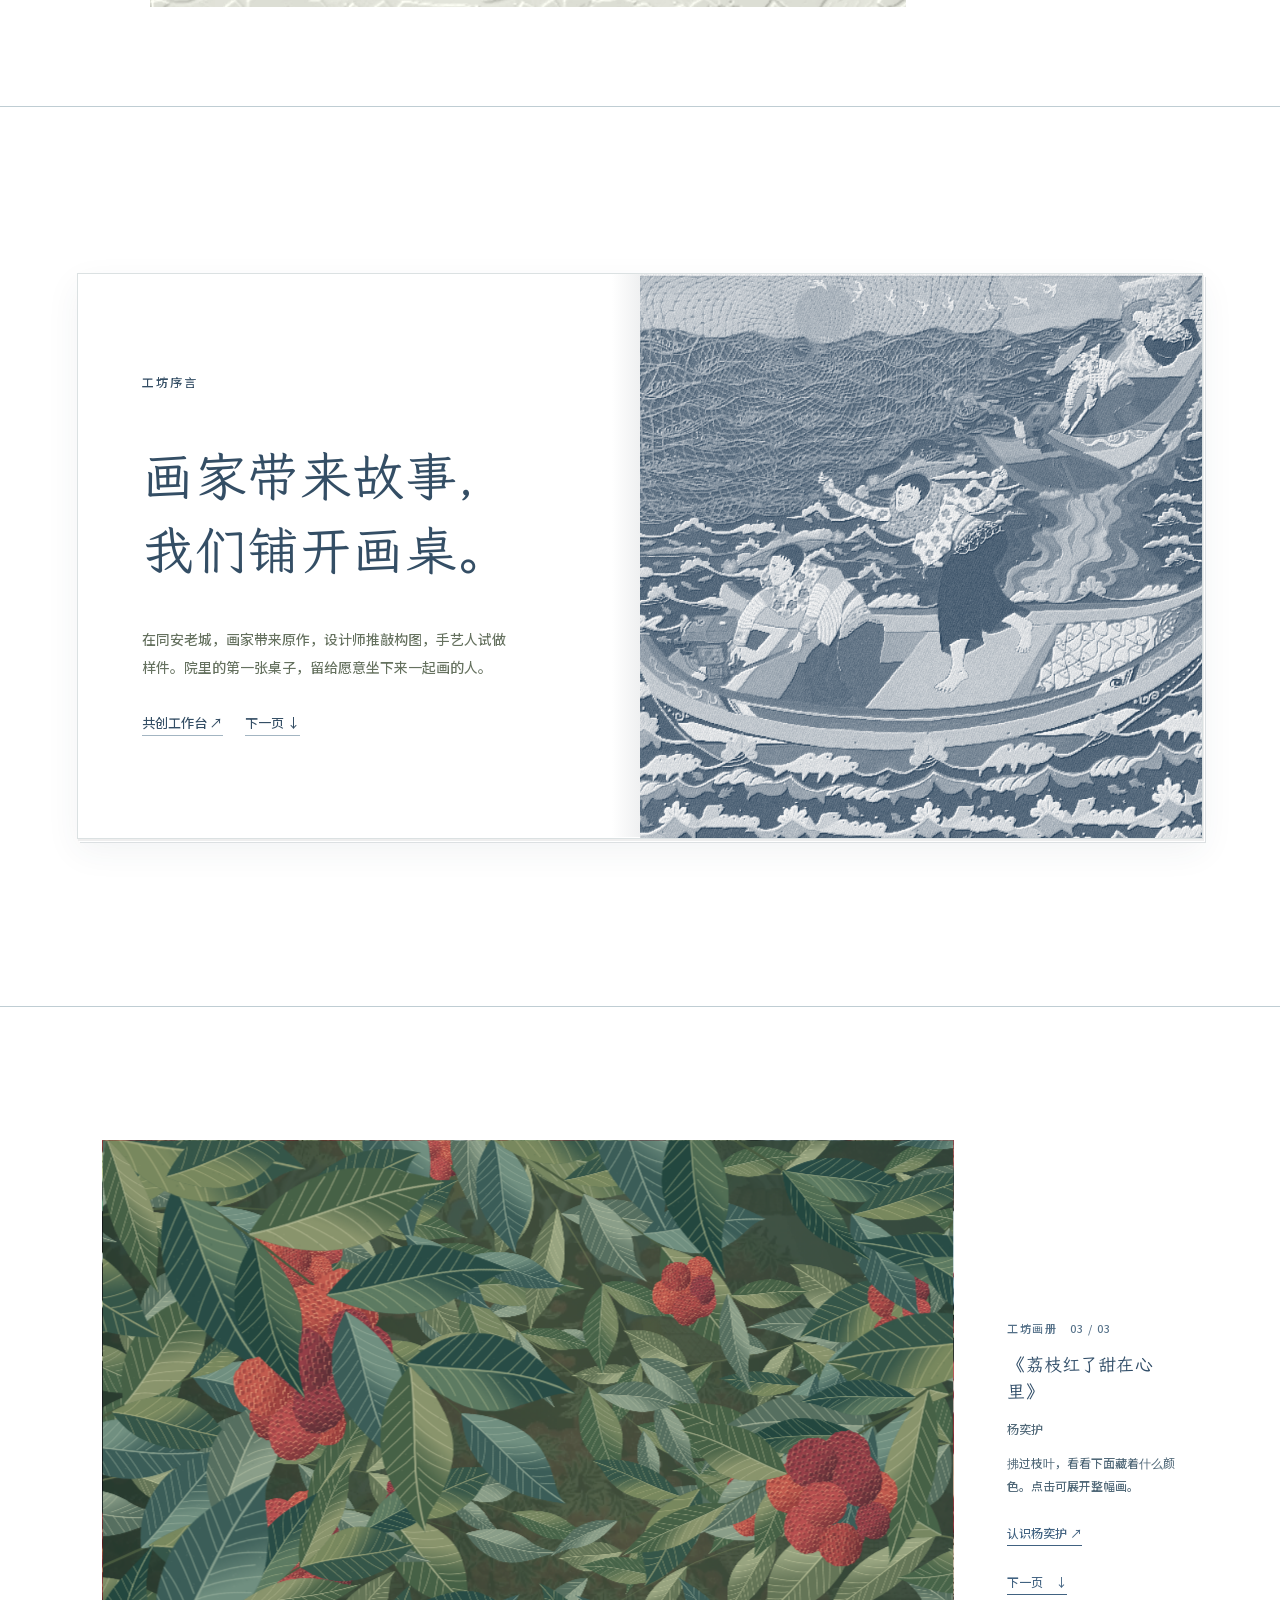
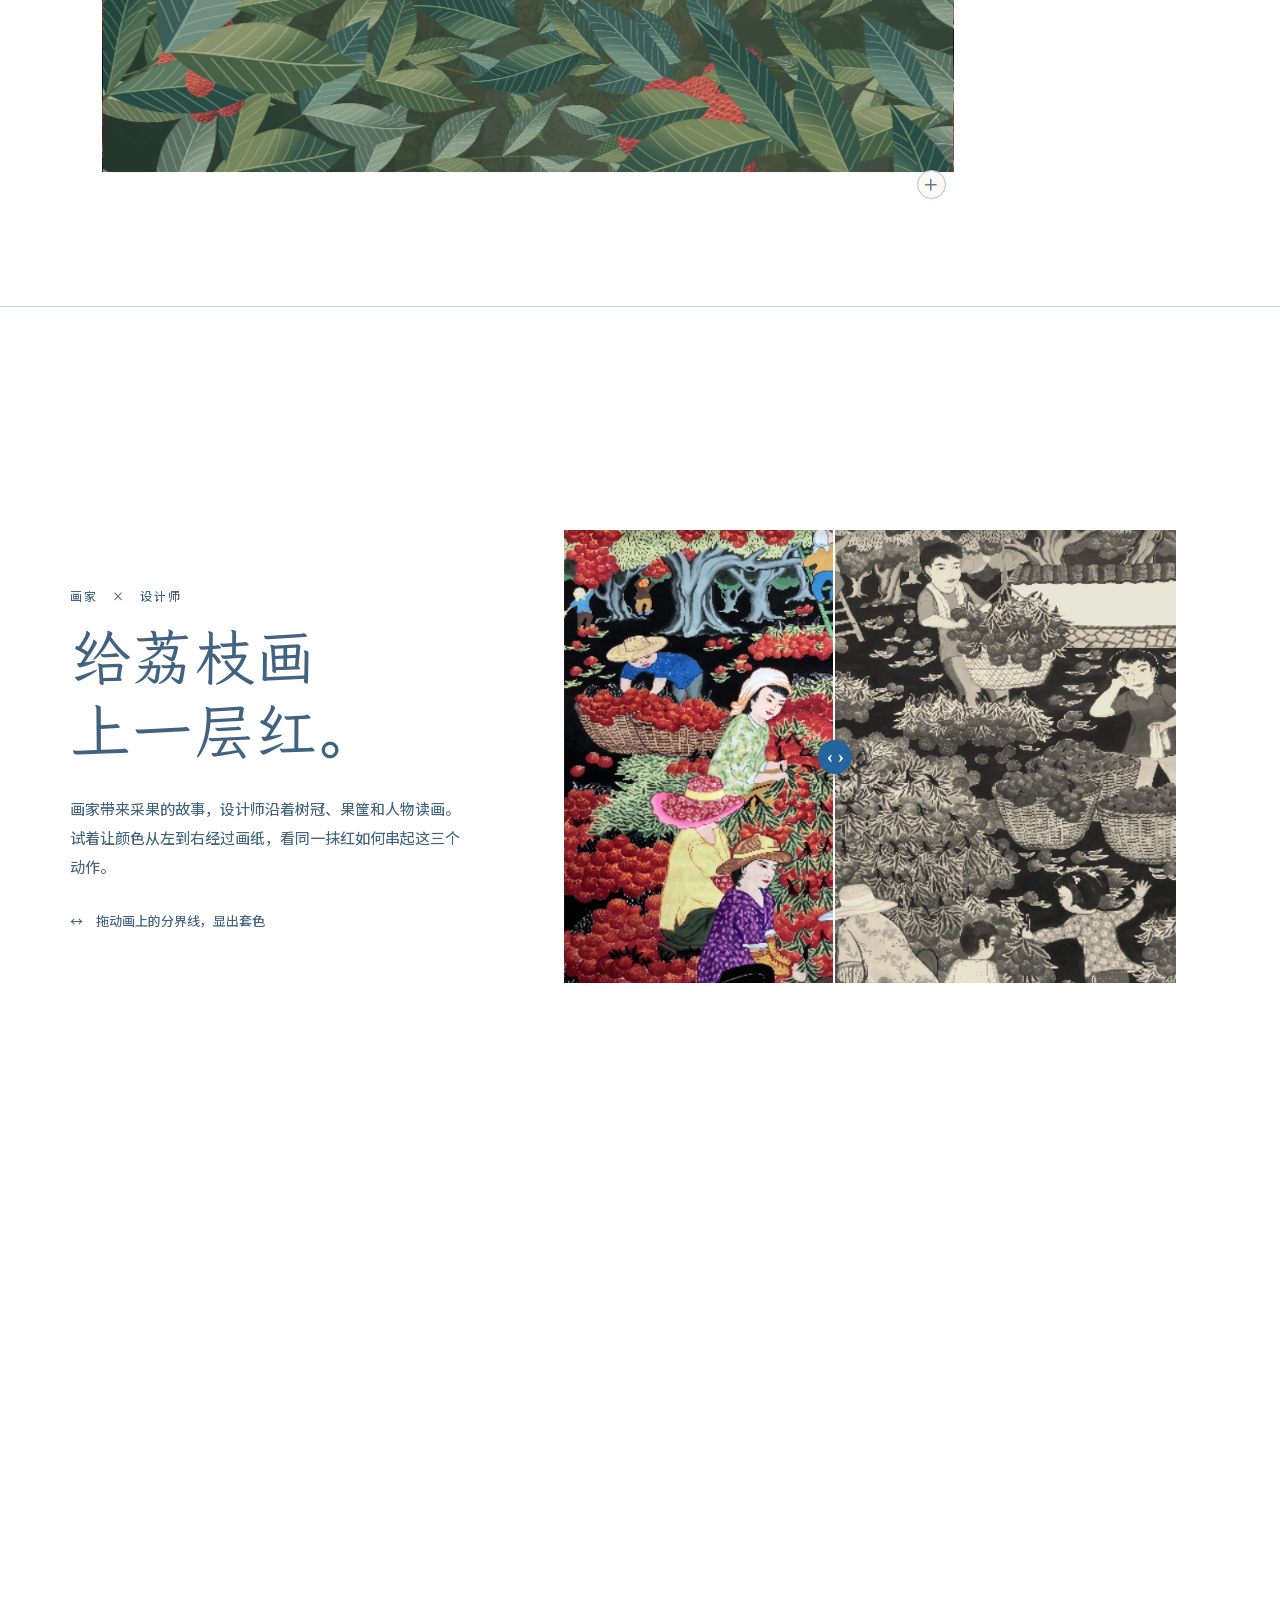
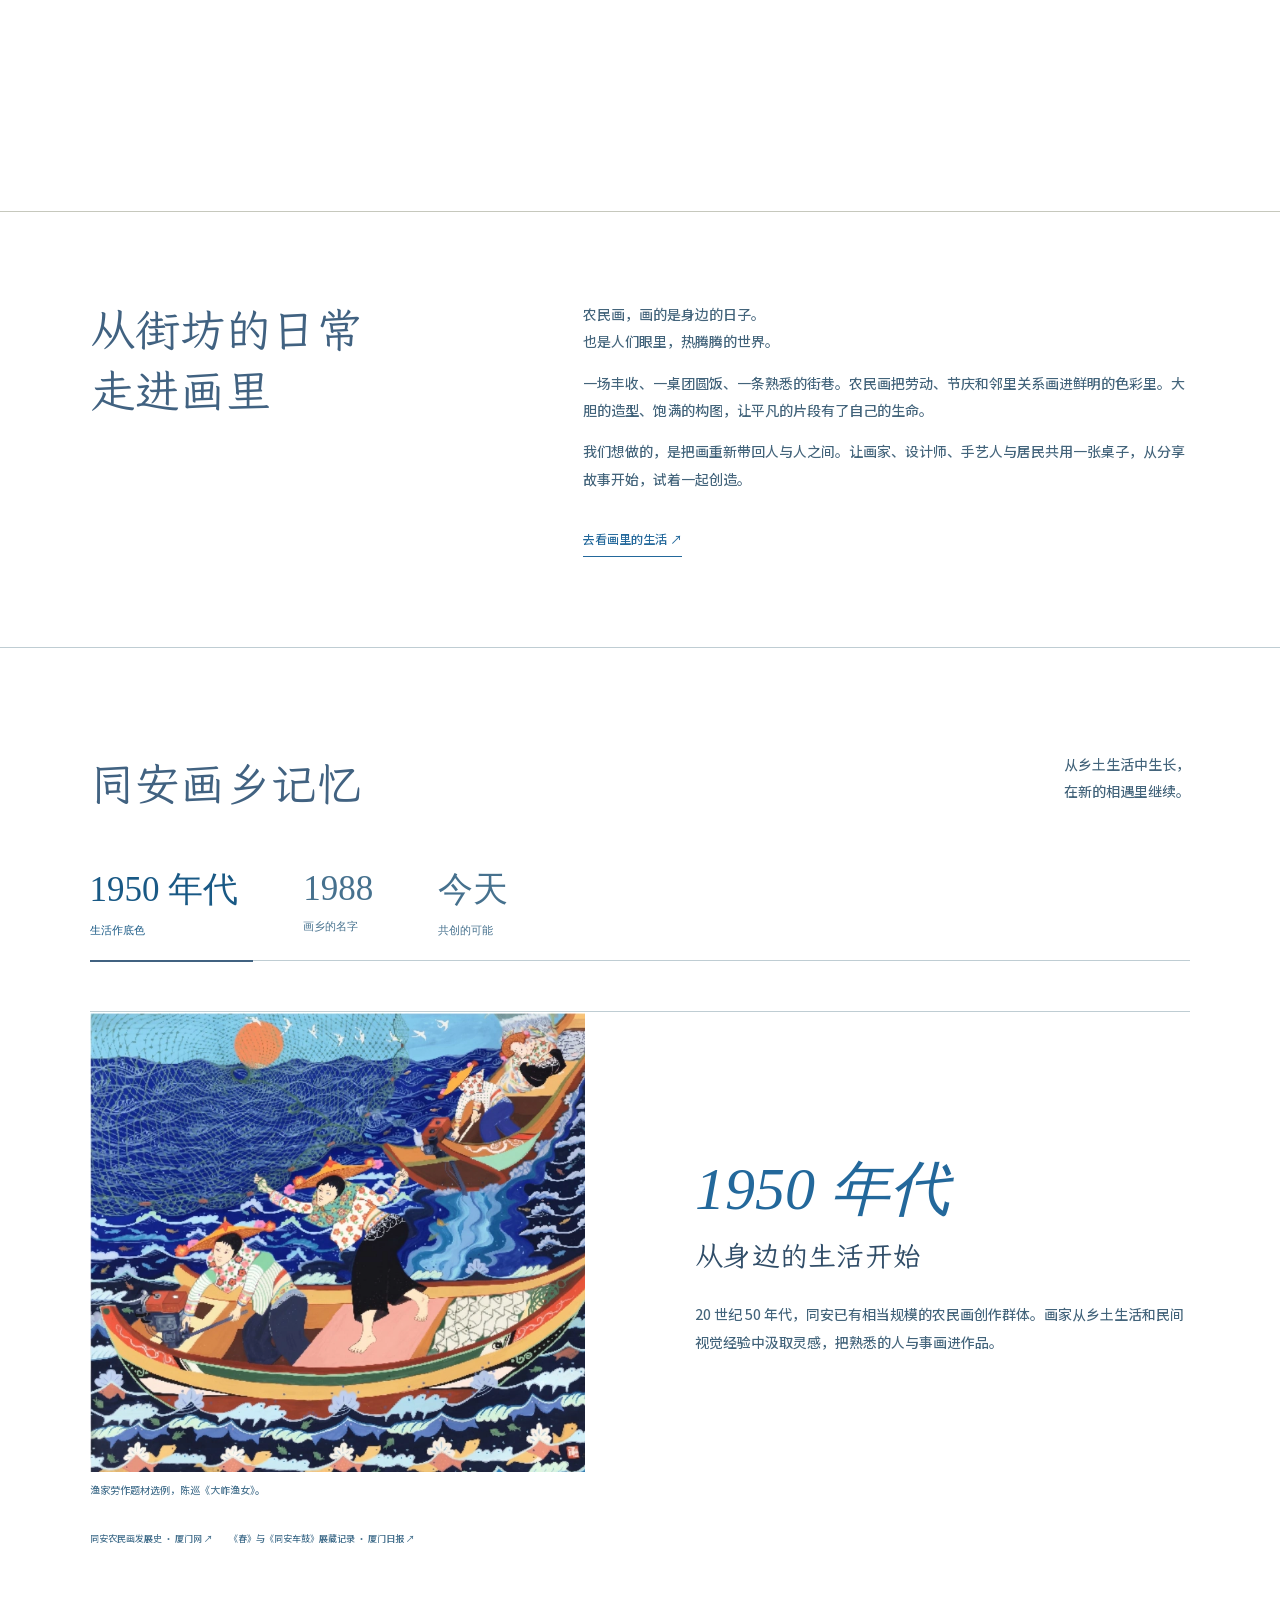
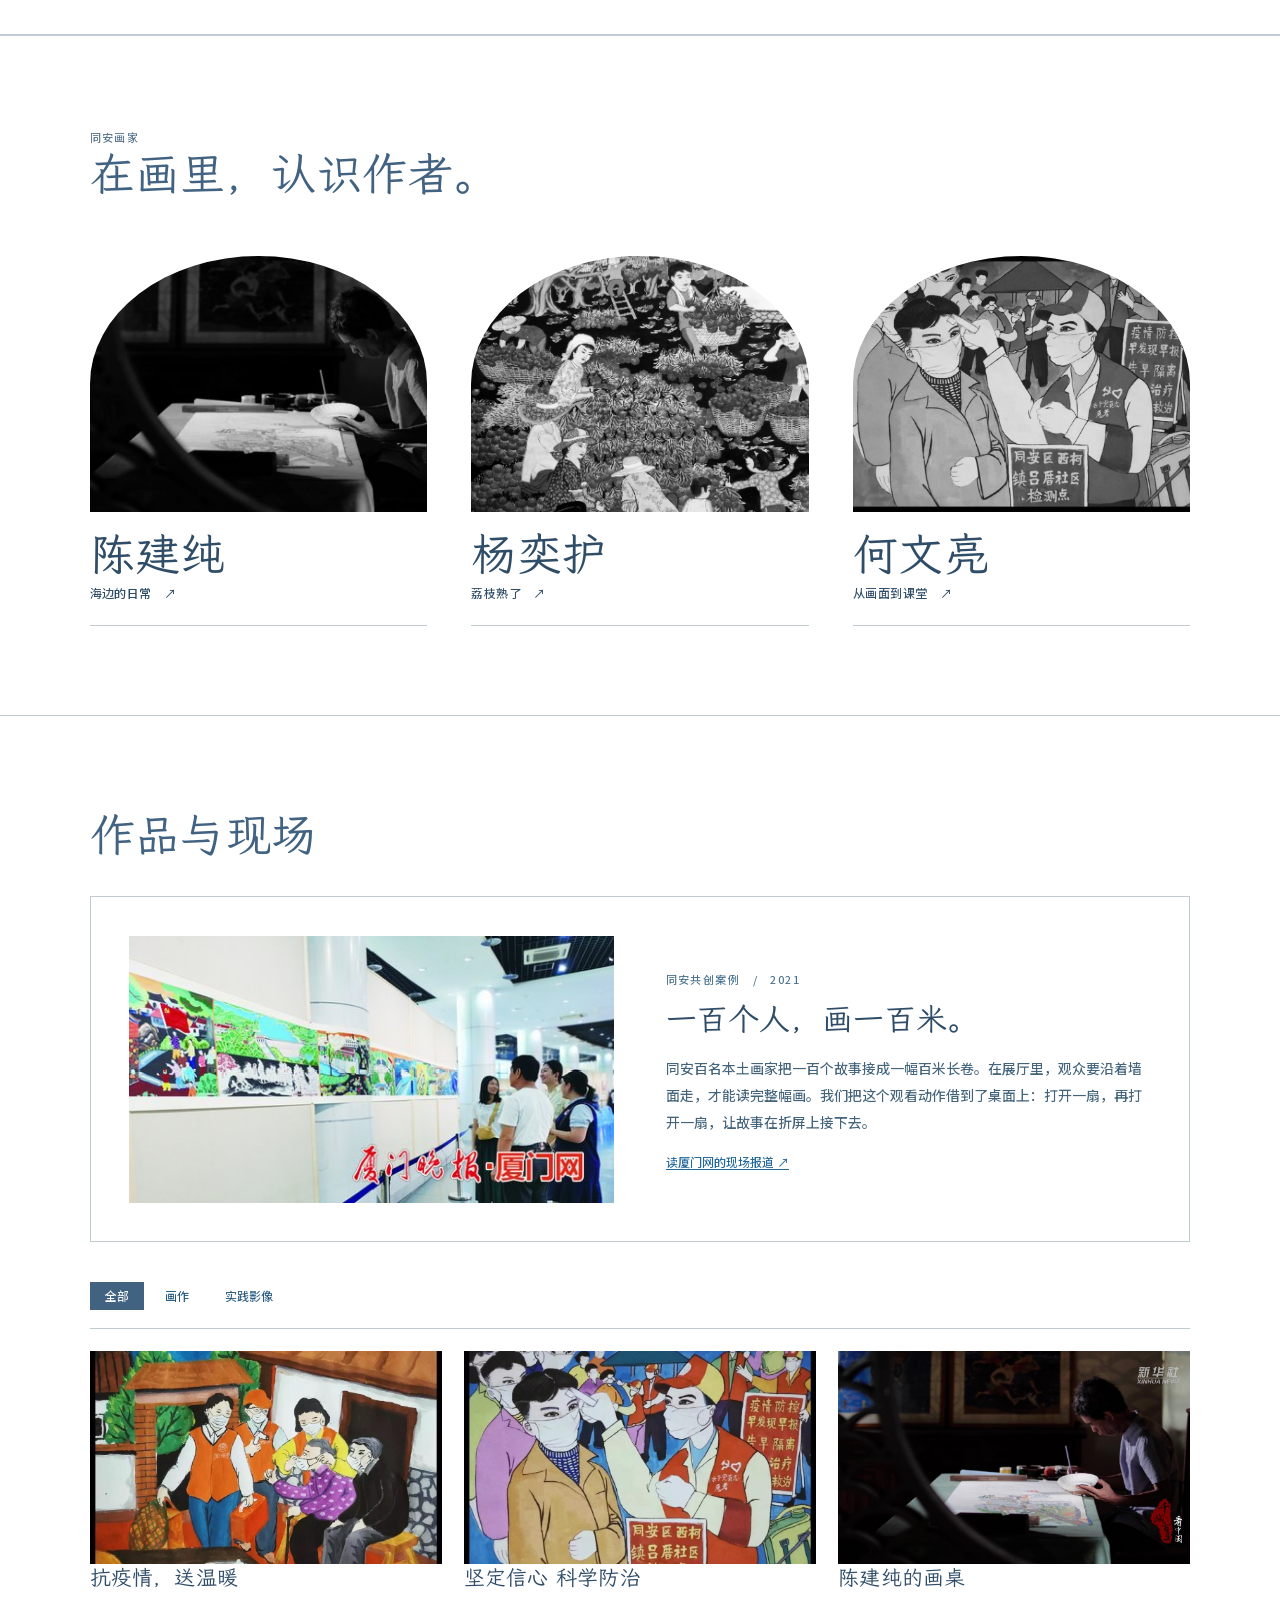
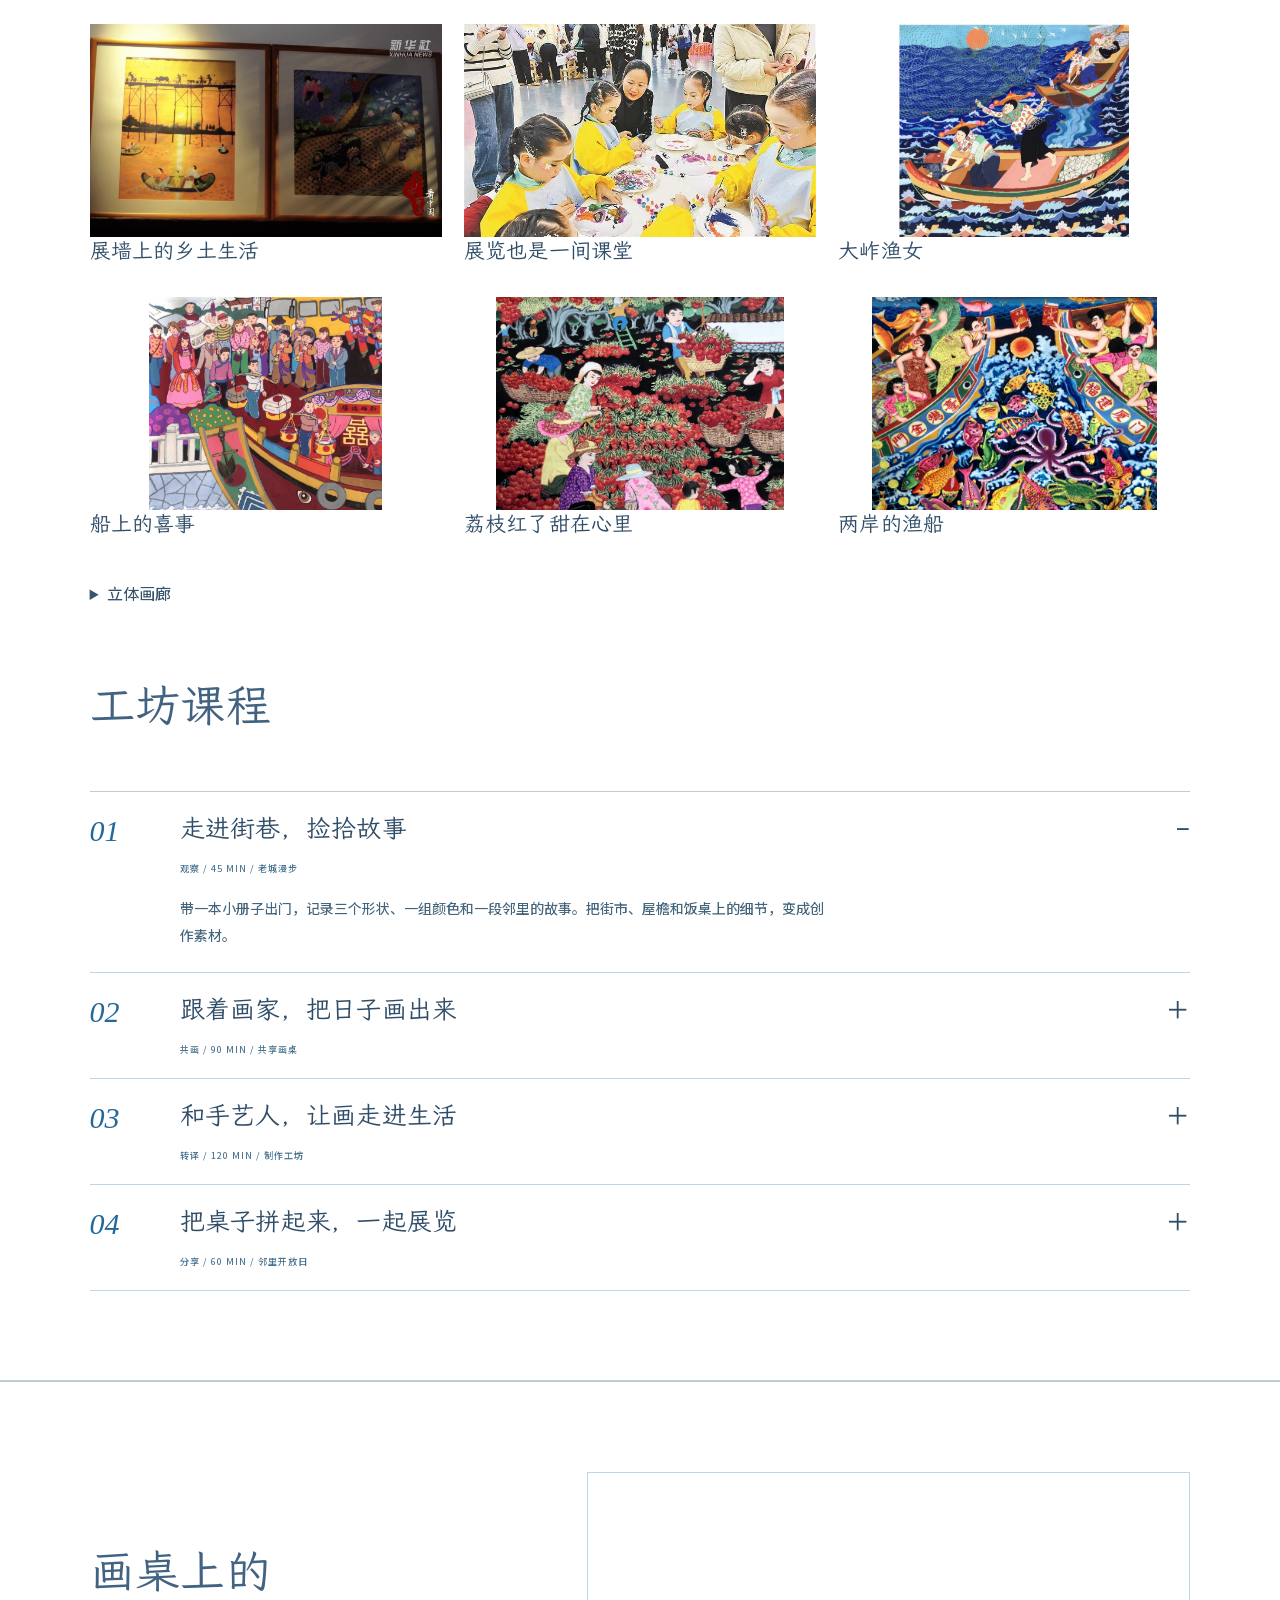
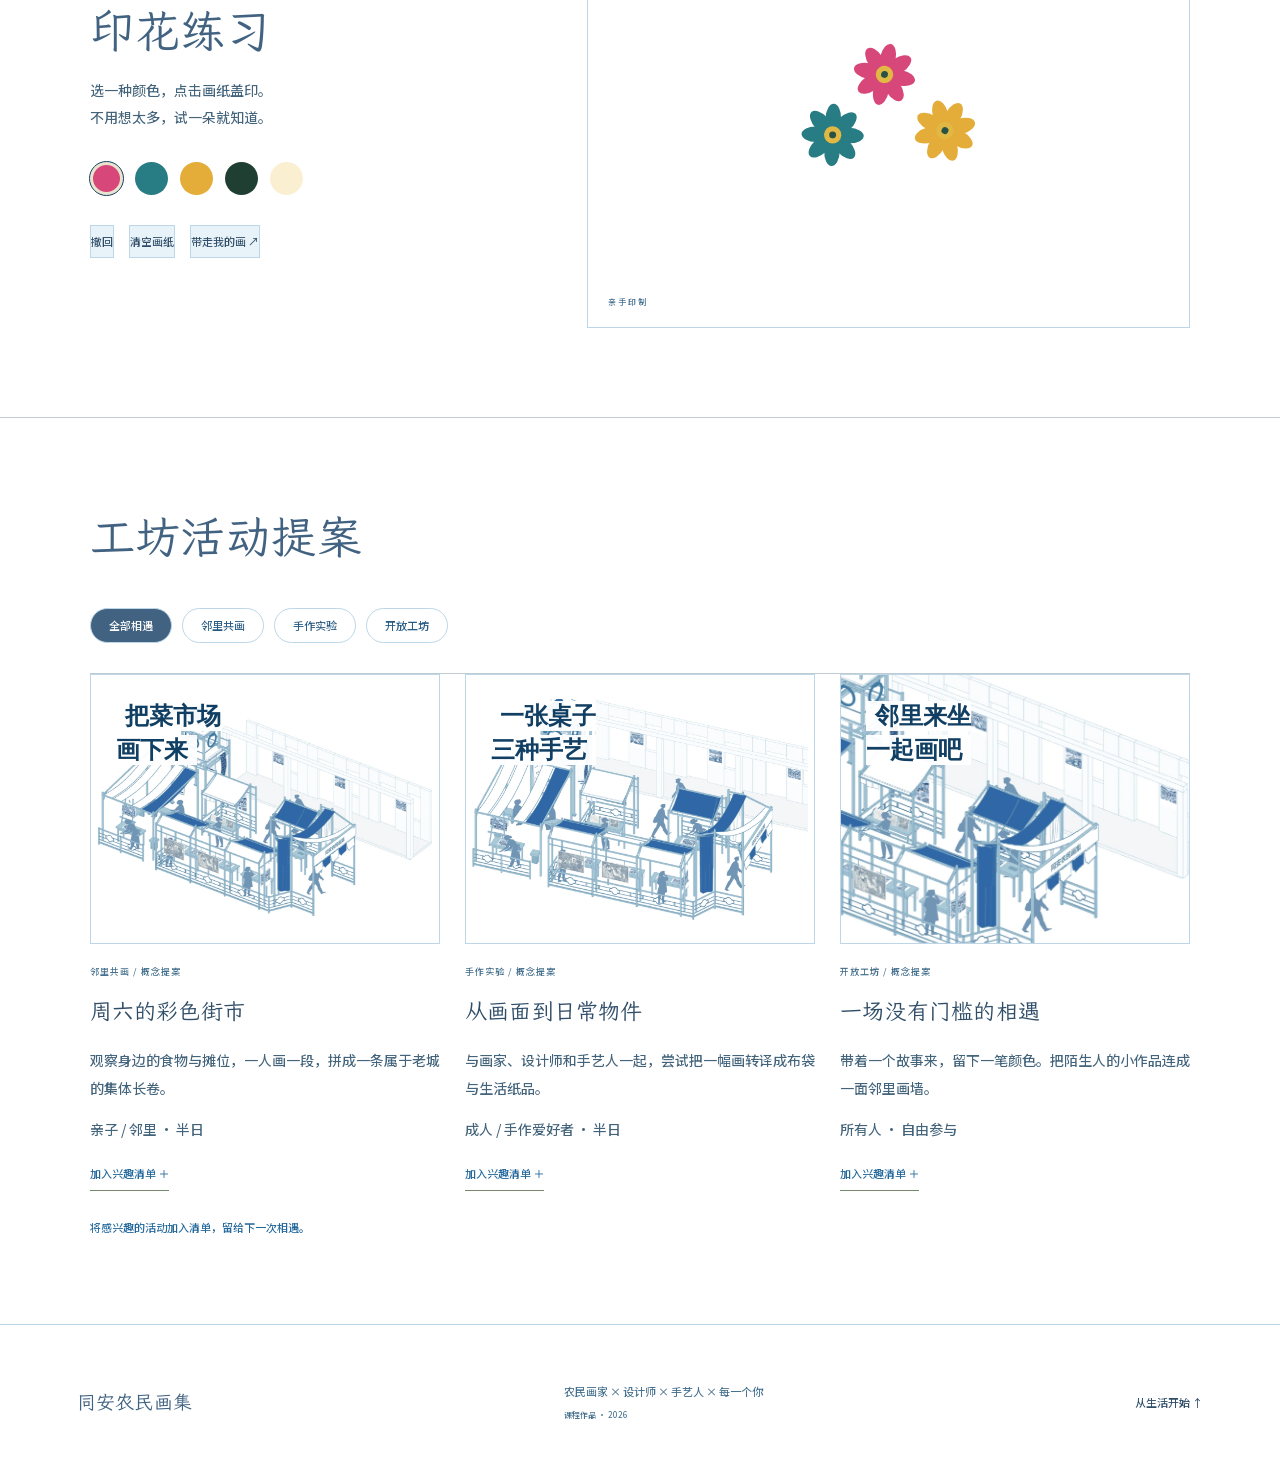
==== commit 767d6987: "Remove landscape design labels from the studio interface and prints" ====
--- a/index.html
+++ b/index.html
@@ -1,4 +1,4 @@
-<!doctype html><html lang="zh-CN"><head><meta charset="utf-8"><link rel="icon" href="data:,"><meta name="viewport" content="width=device-width,initial-scale=1"><title>同安农民画集</title><link rel="stylesheet" href="v2.css?v=20e"><link rel="stylesheet" href="atelier.css?v=20e"><link rel="stylesheet" href="exhibition.css?v=20e"><link rel="stylesheet" href="studio-story.css?v=20e"><link rel="stylesheet" href="bench.css?v=20e"><link rel="stylesheet" href="courtyard.css?v=courtyard-story4"><link rel="stylesheet" href="edition.css?v=20e"><link rel="stylesheet" href="tour.css?v=lychee1"><script type="importmap">{"imports":{"three":"./vendor/three.module.js"}}</script></head><body><header><a class="logo" href="#"><span>同安农民画集<small>FOLK ART / SHARED LIFE</small></span></a><nav><a href="#concept">工坊概念</a><a href="#history">画乡记忆</a><a href="#artists">画家</a><a href="#studio">作品档案</a><a href="#events">工坊日历</a></nav><a class="nav-cta" href="#visit-0">进入院落 ↘</a><label class="language-picker"><select data-language aria-label="语言"><option lang="zh-CN" value="zh-CN">简体中文</option><option lang="zh-HK" value="zh-HK">香港繁體</option><option lang="en" value="en">English</option><option lang="ja" value="ja">日本語</option></select></label></header><main><section class="court-hero" id="home"><h1 class="market-mast" aria-label="同安画集"><span>同安</span><span>画集</span></h1><div class="tour-story"><div class="tour-stage"><figure class="court-stage"><div id="court-viewport" tabindex="0" aria-label="院落三维模型，拖动或按左右方向键旋转，Home 回到当前导览视角"><img src="assets/court-plan.webp?v=courtyard-story4" alt="同安农民画集院落轴测，右侧入口、前排画摊与后方钟楼"></div>
+<!doctype html><html lang="zh-CN"><head><meta charset="utf-8"><link rel="icon" href="data:,"><meta name="viewport" content="width=device-width,initial-scale=1"><title>同安农民画集</title><link rel="stylesheet" href="v2.css?v=20e"><link rel="stylesheet" href="atelier.css?v=20e"><link rel="stylesheet" href="exhibition.css?v=20e"><link rel="stylesheet" href="studio-story.css?v=20e"><link rel="stylesheet" href="bench.css?v=20e"><link rel="stylesheet" href="courtyard.css?v=courtyard-story4"><link rel="stylesheet" href="edition.css?v=20e"><link rel="stylesheet" href="tour.css?v=lychee1"><script type="importmap">{"imports":{"three":"./vendor/three.module.js"}}</script></head><body><header><a class="logo" href="#"><span>同安农民画集<small>FOLK ART / SHARED LIFE</small></span></a><nav><a href="#concept">工坊概念</a><a href="#history">画乡记忆</a><a href="#artists">画家</a><a href="#studio">作品档案</a><a href="#events">工坊日历</a></nav><a class="nav-cta" href="#visit-0">进入院落 ↘</a><label class="language-picker"><select data-language aria-label="语言"><option lang="zh-CN" value="zh-CN">简体中文</option><option lang="zh-HK" value="zh-HK">香港繁體</option><option lang="en" value="en">English</option><option lang="ja" value="ja">日本語</option></select></label></header><main><section class="court-hero" id="home"><h1 class="market-mast" aria-label="同安画集"><span>同安</span><span>画集</span></h1><div class="tour-story"><div class="tour-stage"><figure class="court-stage"><div id="court-viewport" tabindex="0" aria-label="院落三维模型，拖动或按左右方向键旋转，Home 回到当前导览视角"><img src="assets/court-plan.webp?v=courtyard-story4" alt="画院的入口在右侧，画摊在前，钟楼在后"></div>
 </figure></div><div class="tour-text"><section class="tour-stop" id="site-context"><div><small>院落总览</small><h2>街区里的画院</h2><p>那天我从同安老城路过，本想径直回家。院角的小钟楼露出个尖，棚下有人翻画，我便拐了个弯。</p><a class="tour-next" href="#visit-0">往院里走 ↓</a></div></section><section class="tour-stop" id="visit-0"><div><small>从上方看</small><h2>沿画帘进院</h2><p>隔着布帘，只看得见画的一角。我本想在外头看一眼，偏偏没看清画里的人在做什么。</p><a class="tour-next" href="#visit-1">去看门头 ↓</a></div></section><section class="tour-stop" id="visit-1"><div><small>市集入口</small><h2>从门头下穿过</h2><p>前面的人走过门头，我也跟着进了院。街上的声音还听得见，眼睛却已经跟着画里的人走了。</p><a class="tour-next" href="#visit-2">去看挂画 ↓</a></div></section><section class="tour-stop" id="visit-2"><div><small>前排画摊</small><h2>停在挂画前</h2><p>陈巡画的是给邻居送东西，何文亮画的是大家一起防疫。我在画前站了一会儿，想起那段日子，也有人把菜放在我家门口。</p><a href="#artists">认识画家 ↗</a><a href="https://www.thepaper.cn/newsDetail_forward_20449765" target="_blank" rel="noopener">其他展品的图样出处 ↗</a><a class="tour-next" href="#visit-3">去后排画桌 ↓</a></div></section><section class="tour-stop" id="visit-3"><div><small>后排画桌</small><h2>转向桌上的小样</h2><p>后排桌上摆着同一幅画的三张小样。我看着画里的人从几根线慢慢显出来，忽然也想试着画下门口那袋菜。</p><a class="tour-next" href="#print-sea">打开农民画册 ↓</a></div></section></div></div></section><section class="folio" id="print-sea"><button class="rub-print" data-art="sea" aria-label="显影或收起《大岞渔女》" aria-pressed="false"><span class="impression"></span><span class="pigment"></span><b class="folio-plus">＋</b></button><aside><small>工坊画册　01 / 03</small><h2>《大岞渔女》</h2><p>陈巡</p><p>移过船头，海浪和渔女的身影会显出原色。</p><a href="#print-guide">下一页　↓</a></aside></section><section id="print-guide" class="folio-guide"><article class="guide-spread"><div class="guide-copy"><small>工坊序言</small><h2>画家带来故事，<br>我们铺开画桌。</h2><p>在同安老城，画家带来原作，设计师推敲构图，手艺人试做样件。院里的第一张桌子，留给愿意坐下来一起画的人。</p><nav><a href="#concept">共创工作台 ↗</a><a href="#print-lychee">下一页 ↓</a></nav></div><button class="guide-plate" aria-label="显影或收起渔女画稿" aria-pressed="false"><span class="plate-ink"></span></button></article></section><section class="folio" id="print-lychee"><button class="rub-print" data-art="lychee" aria-label="显影或收起《荔枝红了甜在心里》" aria-pressed="false"><span class="impression"></span><span class="pigment"></span><canvas class="lychee-canopy" aria-hidden="true"></canvas><b class="folio-plus">＋</b></button><aside><small>工坊画册　03 / 03</small><h2>《荔枝红了甜在心里》</h2><p>杨奕护</p><p>拂过枝叶，看看下面藏着什么颜色。点击可展开整幅画。</p><a href="artist-yang-yihu.html">认识杨奕护 ↗</a><a href="#concept">下一页　↓</a></aside></section><section id="concept" aria-label="同安工坊互动故事">
 <div class="bench-sticky">
 <div class="bench-layout"><div class="bench-copy">
@@ -13,7 +13,7 @@
 <div class="bench-scene feedback-scene" hidden><div class="edition-paper proof-paper"><div class="paper-meta"><b>试样记录</b><span id="proof-ver">初样</span></div><div class="proof-art"></div><div class="paper-meta"><i id="proof-label">采果全景</i><span>工作台留样</span></div></div><div class="bench-options"><button data-revise="0">保留全景</button><button data-revise="1">放大采果人</button></div></div>
 </div></div></div></section><section id="story" class="story section"><div class="section-index">01 / THE EVERYDAY IS EXTRAORDINARY</div><div class="story-grid"><h2>从街坊的日常<br>走进画里</h2><div><p class="lead">农民画，画的是身边的日子。<br>也是人们眼里，热腾腾的世界。</p><p>一场丰收、一桌团圆饭、一条熟悉的街巷。农民画把劳动、节庆和邻里关系画进鲜明的色彩里。大胆的造型、饱满的构图，让平凡的片段有了自己的生命。</p><p>我们想做的，是把画重新带回人与人之间。让画家、设计师、手艺人与居民共用一张桌子，从分享故事开始，试着一起创造。</p><a class="text-link" href="#studio">去看画里的生活 ↗</a></div></div><div hidden class="motif-strip"><article><div class="motif flower">✳</div><span>01 / 色彩</span><h3>大胆一点，也没关系。</h3><p>让桃红、湖蓝和明黄相遇，用颜色讲心情。</p></article><article><div class="motif fish">◒</div><span>02 / 造型</span><h3>不必“像”，要有自己的样子。</h3><p>夸张一条鱼，放大一朵花，画出独有的观察。</p></article><article><div class="motif people">♧</div><span>03 / 故事</span><h3>画里的主角，就是我们。</h3><p>把劳动、相聚和日常的细节连成一个故事。</p></article></div></section><section class="history section" id="history"><div class="section-index">02 / ROOTED IN TONG’AN</div><div class="section-head"><h2>同安画乡记忆</h2><p>从乡土生活中生长，<br>在新的相遇里继续。</p></div><div class="history-tabs" role="tablist" aria-label="农民画发展阶段"><button role="tab" aria-selected="true" data-era="0">1950 年代 <span>生活作底色</span></button><button role="tab" aria-selected="false" data-era="1">1988 <span>画乡的名字</span></button><button role="tab" aria-selected="false" data-era="2">今天 <span>共创的可能</span></button></div><div class="history-body"><figure class="archive-history"><button class="zoom-photo"><img src="assets/real-tongan-0.jpg" alt="新华社报道中陈列的两幅同安农民画"></button><figcaption>2024 年影像资料 · 同安农民画陈列，新华社 / 同安区融媒体中心</figcaption></figure><div id="era-copy"></div></div><a class="source-link" href="https://zt.xmnn.cn/politics/2022/xds/xmjy/202107/t20210723_40410.html" target="_blank" rel="noopener">同安农民画发展史 · 厦门网 ↗</a>　<a class="source-link" target="_blank" rel="noopener" href="https://www.mnw.cn/xiamen/zhanwu/1716818.html">《春》与《同安车鼓》展藏记录 · 厦门日报 ↗</a></section><section class="makers section" id="artists"><small>同安画家</small><h2>在画里，认识作者。</h2><div class="maker-list"><a href="artist-chen-jianchun.html"><span>陈建纯<small>海边的日常　↗</small></span><img loading="lazy" src="assets/real-tongan-1.jpg" alt=""></a><a href="artist-yang-yihu.html"><span>杨奕护<small>荔枝熟了　↗</small></span><img loading="lazy" src="assets/journal-lychee.webp" alt=""></a><a href="artist-he-wenliang.html"><span>何文亮<small>从画面到课堂　↗</small></span><img loading="lazy" src="assets/work-he-wenliang.jpg" alt=""></a></div></section><section id="studio" class="section studio"><div class="section-index">同安 · 作品与实践</div><div class="section-head"><h2>作品与现场</h2></div>
 <figure class="scroll-case"><img loading="lazy" src="assets/local-scroll.jpg" alt="观众在展厅观看集体创作的同安百米农民画长卷"><figcaption><small>同安共创案例　/　2021</small><h3>一百个人，画一百米。</h3><p>同安百名本土画家把一百个故事接成一幅百米长卷。在展厅里，观众要沿着墙面走，才能读完整幅画。我们把这个观看动作借到了桌面上：打开一扇，再打开一扇，让故事在折屏上接下去。</p><a target="_blank" rel="noopener" href="https://zt.xmnn.cn/politics/2022/xds/xmjy/202107/t20210723_40410.html">读厦门网的现场报道 ↗</a></figcaption></figure><div class="archive-filters" aria-label="展品分类"><button data-kind="全部" aria-pressed="true">全部</button><button data-kind="作品">画作</button><button data-kind="实践">实践影像</button></div><div class="archive-wall" id="archive-wall"></div>
-<details id="original-paint"><summary>立体画廊</summary><div class="art-picker" role="group" aria-label="选择作品"><button type="button" data-artwork="cloth" data-file="painting-texture.png" aria-pressed="true">层叠花布</button><button type="button" data-artwork="sea" data-file="journal-sea.webp" aria-pressed="false">大岞渔女</button><button type="button" data-artwork="wedding" data-file="journal-wedding.webp" aria-pressed="false">船上的喜事</button><button type="button" data-artwork="lychee" data-file="journal-lychee.webp" aria-pressed="false">荔枝红了甜在心里</button><button type="button" data-artwork="boats" data-file="journal-boats.webp" aria-pressed="false">两岸的渔船</button><button type="button" data-artwork="work-chen-xun" data-file="work-chen-xun.jpg" aria-pressed="false">抗疫情，送温暖</button><button type="button" data-artwork="work-he-wenliang" data-file="work-he-wenliang.jpg" aria-pressed="false">坚定信心 科学防治</button></div><div class="room-window"><div id="model" aria-label="立体画作，拖动或使用左右方向键旋转"><span id="room-status" role="status">正在搭起画架…</span></div><div id="relief-model" hidden tabindex="0" aria-label="立体画作，拖动或使用左右方向键旋转"><img hidden alt=""></div><div class="camera-bar"><span>拖动查看层次</span><div class="weave-views"><button data-camera="room" aria-pressed="true">原画视角</button><button data-camera="table" aria-pressed="false">靠近画桌</button><button data-camera="side" aria-pressed="false">侧看</button></div><div class="relief-views" hidden><button data-relief-view="front" aria-pressed="true">原画视角</button><button data-relief-view="detail">观看细节</button><button data-relief-view="side">侧看</button></div></div></div></details><h2 class="course-heading">工坊课程</h2><div class="course-list"><button class="course active" aria-expanded="true"><span>01</span><div><h3>走进街巷，捡拾故事</h3><small>观察 / 45 MIN / 老城漫步</small><p>带一本小册子出门，记录三个形状、一组颜色和一段邻里的故事。把街市、屋檐和饭桌上的细节，变成创作素材。</p></div><b>−</b></button><button class="course" aria-expanded="false"><span>02</span><div><h3>跟着画家，把日子画出来</h3><small>共画 / 90 MIN / 共享画桌</small><p>试着用夸张的造型与自由的构图表达生活。从一个人、一朵花开始，画出属于自己的同安故事。</p></div><b>＋</b></button><button class="course" aria-expanded="false"><span>03</span><div><h3>和手艺人，让画走进生活</h3><small>转译 / 120 MIN / 制作工坊</small><p>将画面拆解、重组，尝试转印、拼贴和纸品制作。让一幅画成为布袋、卡片或一件陪伴日常的小物。</p></div><b>＋</b></button><button class="course" aria-expanded="false"><span>04</span><div><h3>把桌子拼起来，一起展览</h3><small>分享 / 60 MIN / 邻里开放日</small><p>把各自的作品摆在一起，讲讲画背后的故事。邀请路过的邻居坐下，也为下一次共创留下新的线索。</p></div><b>＋</b></button></div></section><section class="play section" id="play"><div class="play-left"><div class="section-index">04 / YOUR FIRST LITTLE CREATION</div><h2>画桌上的<br>印花练习</h2><p>选一种颜色，点击画纸盖印。<br>不用想太多，试一朵就知道。</p><div class="palette" aria-label="选择花朵颜色"></div><div class="drawing-actions"><button id="undo">撤回</button><button id="clear">清空画纸</button><button id="download">带走我的画 ↗</button></div></div><div class="paper-frame"><svg id="drawing" viewBox="0 0 650 450" role="img" aria-label="点击画纸印花"></svg><span>亲手印制 / 景观设计</span></div></section><section class="section events" id="events"><div class="section-index">05 / GOOD THINGS HAPPEN TOGETHER</div><div class="section-head"><h2>工坊活动提案</h2></div><div class="filters"><button class="selected" data-filter="all">全部相遇</button><button data-filter="邻里共画">邻里共画</button><button data-filter="手作实验">手作实验</button><button data-filter="开放工坊">开放工坊</button></div><div class="event-grid" id="event-grid"></div><div class="interest-summary" id="interest-summary">将感兴趣的活动加入清单，留给下一次相遇。</div></section></main><footer><a class="logo" href="#"><span>同安农民画集</span></a><p>农民画家 × 设计师 × 手艺人 × 每一个你<br><small>景观设计 / 课程概念网站 · 2026</small></p><a href="#story">从生活开始 ↑</a></footer><dialog id="photo-view"><button id="photo-close">关闭 ×</button><img alt=""><p></p></dialog><script src="archive.js?v=course4" defer></script><script src="rub-print.js?v=21c" defer></script><script src="lychee-canopy.js?v=2" defer></script><script src="bench.js?v=20e" defer></script><script type="module" src="folding-screen.js?v=20e"></script><div id="toast" role="status"></div><script src="v2.js?v=course4"></script><script type="module" src="courtyard.js?v=courtyard-story4"></script><script type="module" src="painting-reliefs.js"></script><script defer src="languages.js?v=lychee1"></script><script defer src="language-switch.js?v=1"></script></body></html>
+<details id="original-paint"><summary>立体画廊</summary><div class="art-picker" role="group" aria-label="选择作品"><button type="button" data-artwork="cloth" data-file="painting-texture.png" aria-pressed="true">层叠花布</button><button type="button" data-artwork="sea" data-file="journal-sea.webp" aria-pressed="false">大岞渔女</button><button type="button" data-artwork="wedding" data-file="journal-wedding.webp" aria-pressed="false">船上的喜事</button><button type="button" data-artwork="lychee" data-file="journal-lychee.webp" aria-pressed="false">荔枝红了甜在心里</button><button type="button" data-artwork="boats" data-file="journal-boats.webp" aria-pressed="false">两岸的渔船</button><button type="button" data-artwork="work-chen-xun" data-file="work-chen-xun.jpg" aria-pressed="false">抗疫情，送温暖</button><button type="button" data-artwork="work-he-wenliang" data-file="work-he-wenliang.jpg" aria-pressed="false">坚定信心 科学防治</button></div><div class="room-window"><div id="model" aria-label="立体画作，拖动或使用左右方向键旋转"><span id="room-status" role="status">正在搭起画架…</span></div><div id="relief-model" hidden tabindex="0" aria-label="立体画作，拖动或使用左右方向键旋转"><img hidden alt=""></div><div class="camera-bar"><span>拖动查看层次</span><div class="weave-views"><button data-camera="room" aria-pressed="true">原画视角</button><button data-camera="table" aria-pressed="false">靠近画桌</button><button data-camera="side" aria-pressed="false">侧看</button></div><div class="relief-views" hidden><button data-relief-view="front" aria-pressed="true">原画视角</button><button data-relief-view="detail">观看细节</button><button data-relief-view="side">侧看</button></div></div></div></details><h2 class="course-heading">工坊课程</h2><div class="course-list"><button class="course active" aria-expanded="true"><span>01</span><div><h3>走进街巷，捡拾故事</h3><small>观察 / 45 MIN / 老城漫步</small><p>带一本小册子出门，记录三个形状、一组颜色和一段邻里的故事。把街市、屋檐和饭桌上的细节，变成创作素材。</p></div><b>−</b></button><button class="course" aria-expanded="false"><span>02</span><div><h3>跟着画家，把日子画出来</h3><small>共画 / 90 MIN / 共享画桌</small><p>试着用夸张的造型与自由的构图表达生活。从一个人、一朵花开始，画出属于自己的同安故事。</p></div><b>＋</b></button><button class="course" aria-expanded="false"><span>03</span><div><h3>和手艺人，让画走进生活</h3><small>转译 / 120 MIN / 制作工坊</small><p>将画面拆解、重组，尝试转印、拼贴和纸品制作。让一幅画成为布袋、卡片或一件陪伴日常的小物。</p></div><b>＋</b></button><button class="course" aria-expanded="false"><span>04</span><div><h3>把桌子拼起来，一起展览</h3><small>分享 / 60 MIN / 邻里开放日</small><p>把各自的作品摆在一起，讲讲画背后的故事。邀请路过的邻居坐下，也为下一次共创留下新的线索。</p></div><b>＋</b></button></div></section><section class="play section" id="play"><div class="play-left"><div class="section-index">04 / YOUR FIRST LITTLE CREATION</div><h2>画桌上的<br>印花练习</h2><p>选一种颜色，点击画纸盖印。<br>不用想太多，试一朵就知道。</p><div class="palette" aria-label="选择花朵颜色"></div><div class="drawing-actions"><button id="undo">撤回</button><button id="clear">清空画纸</button><button id="download">带走我的画 ↗</button></div></div><div class="paper-frame"><svg id="drawing" viewBox="0 0 650 450" role="img" aria-label="点击画纸印花"></svg><span>亲手印制</span></div></section><section class="section events" id="events"><div class="section-index">05 / GOOD THINGS HAPPEN TOGETHER</div><div class="section-head"><h2>工坊活动提案</h2></div><div class="filters"><button class="selected" data-filter="all">全部相遇</button><button data-filter="邻里共画">邻里共画</button><button data-filter="手作实验">手作实验</button><button data-filter="开放工坊">开放工坊</button></div><div class="event-grid" id="event-grid"></div><div class="interest-summary" id="interest-summary">将感兴趣的活动加入清单，留给下一次相遇。</div></section></main><footer><a class="logo" href="#"><span>同安农民画集</span></a><p>农民画家 × 设计师 × 手艺人 × 每一个你<br><small>课程作品 · 2026</small></p><a href="#story">从生活开始 ↑</a></footer><dialog id="photo-view"><button id="photo-close">关闭 ×</button><img alt=""><p></p></dialog><script src="archive.js?v=course4" defer></script><script src="rub-print.js?v=21c" defer></script><script src="lychee-canopy.js?v=2" defer></script><script src="bench.js?v=20e" defer></script><script type="module" src="folding-screen.js?v=20e"></script><div id="toast" role="status"></div><script src="v2.js?v=print2"></script><script type="module" src="courtyard.js?v=courtyard-story4"></script><script type="module" src="painting-reliefs.js"></script><script defer src="languages.js?v=print2"></script><script defer src="language-switch.js?v=1"></script></body></html>
 
 
 
